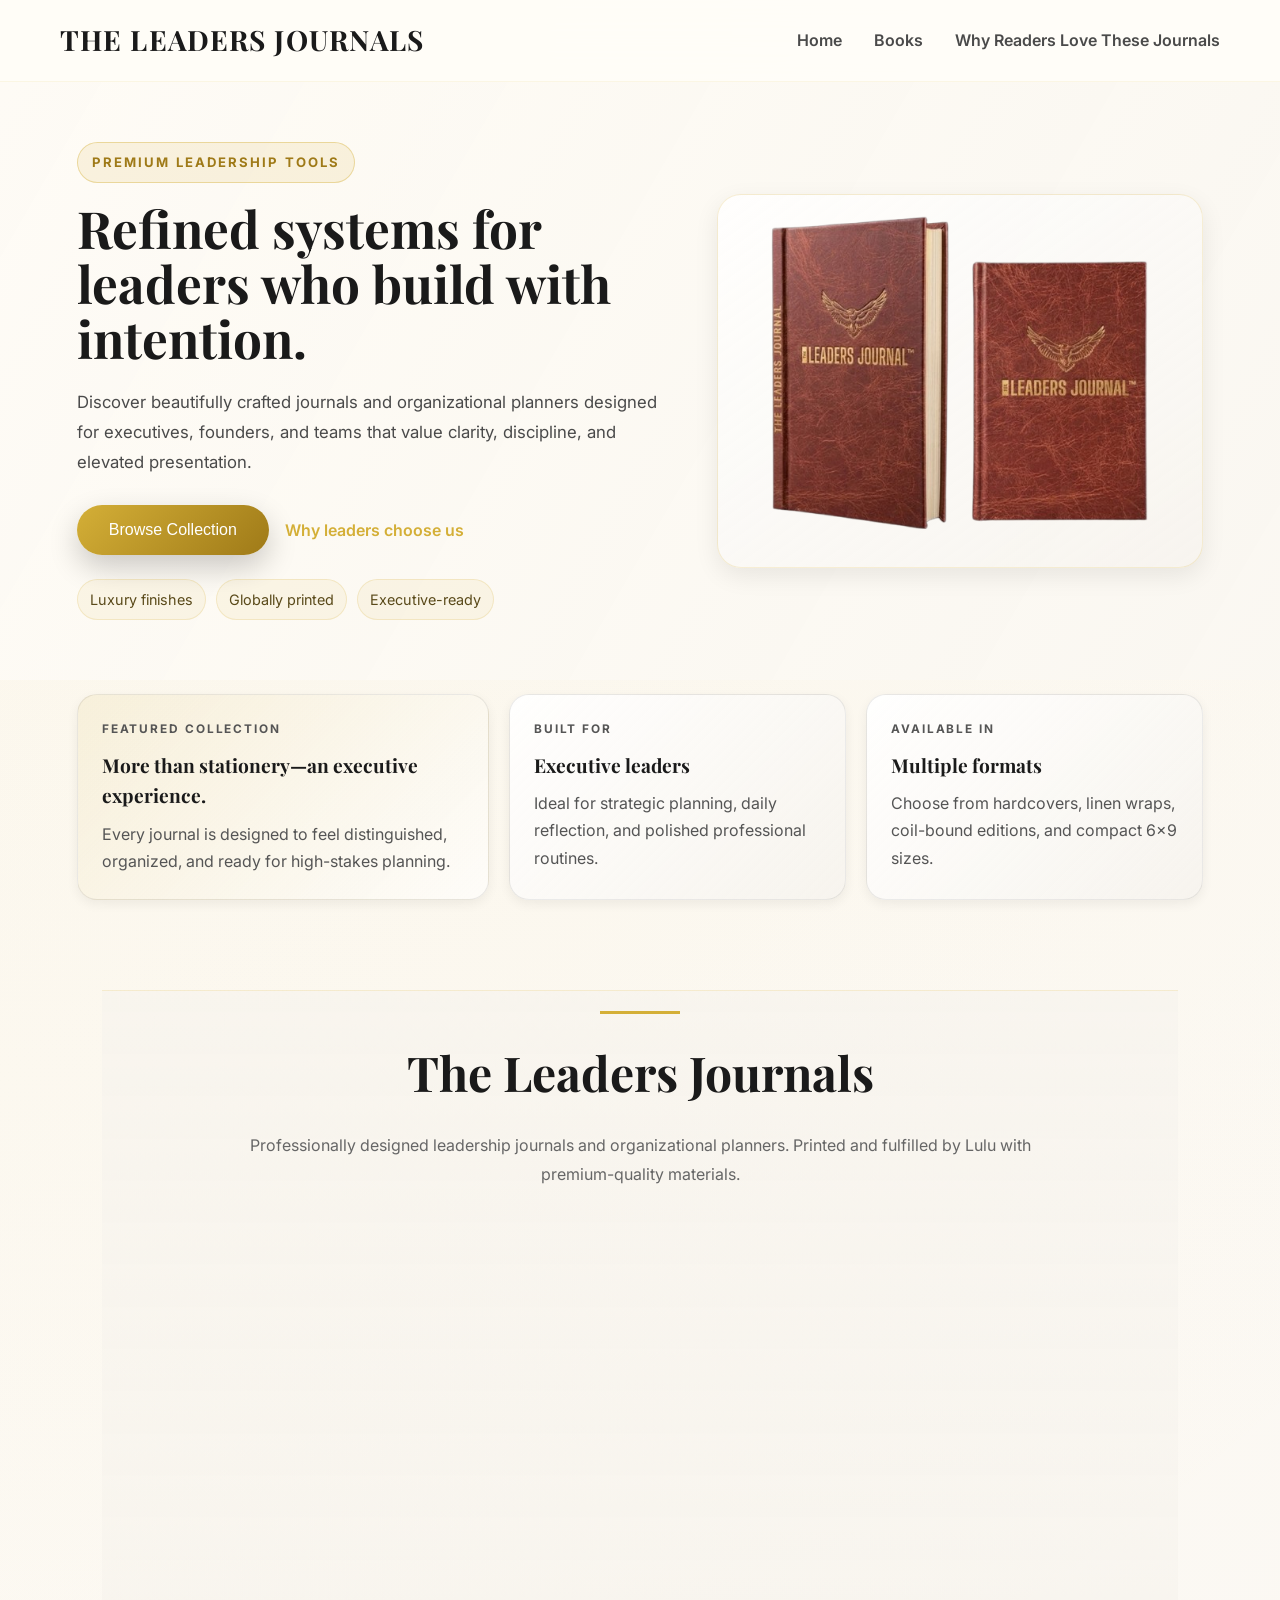
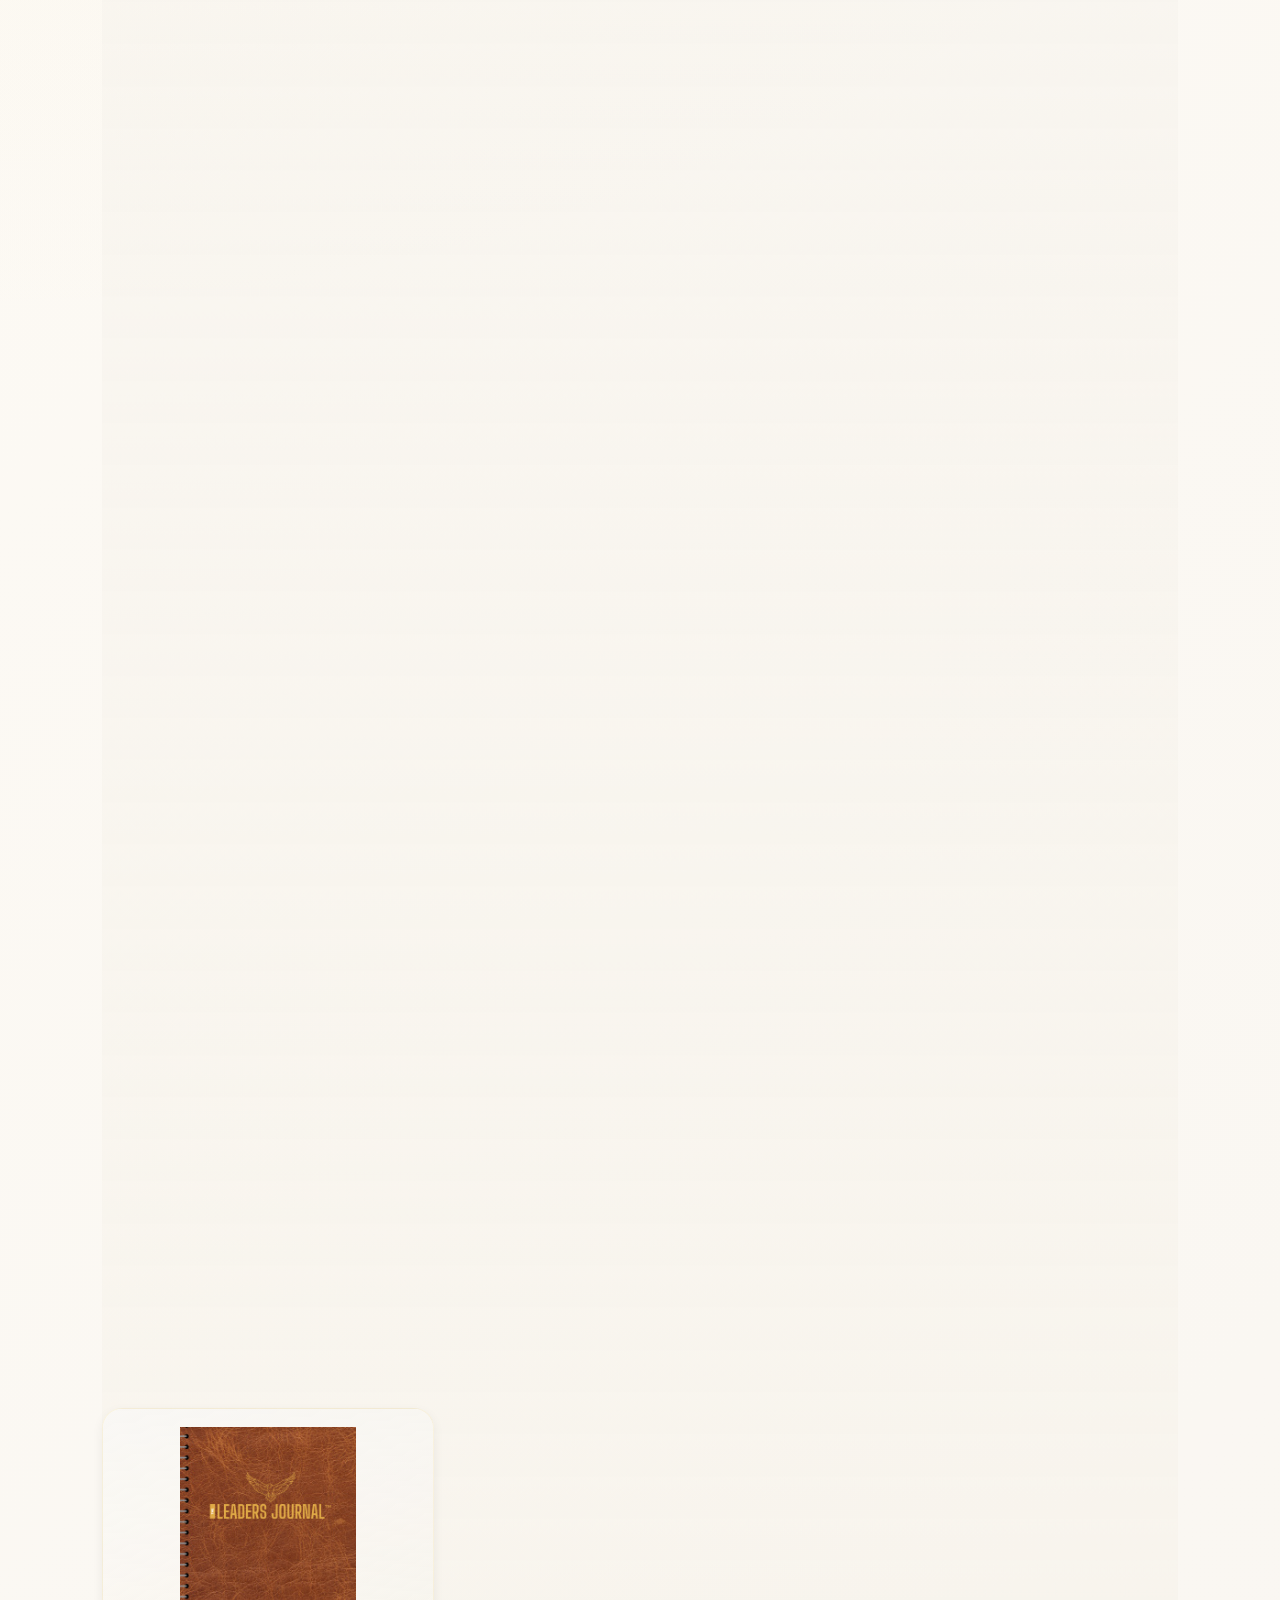
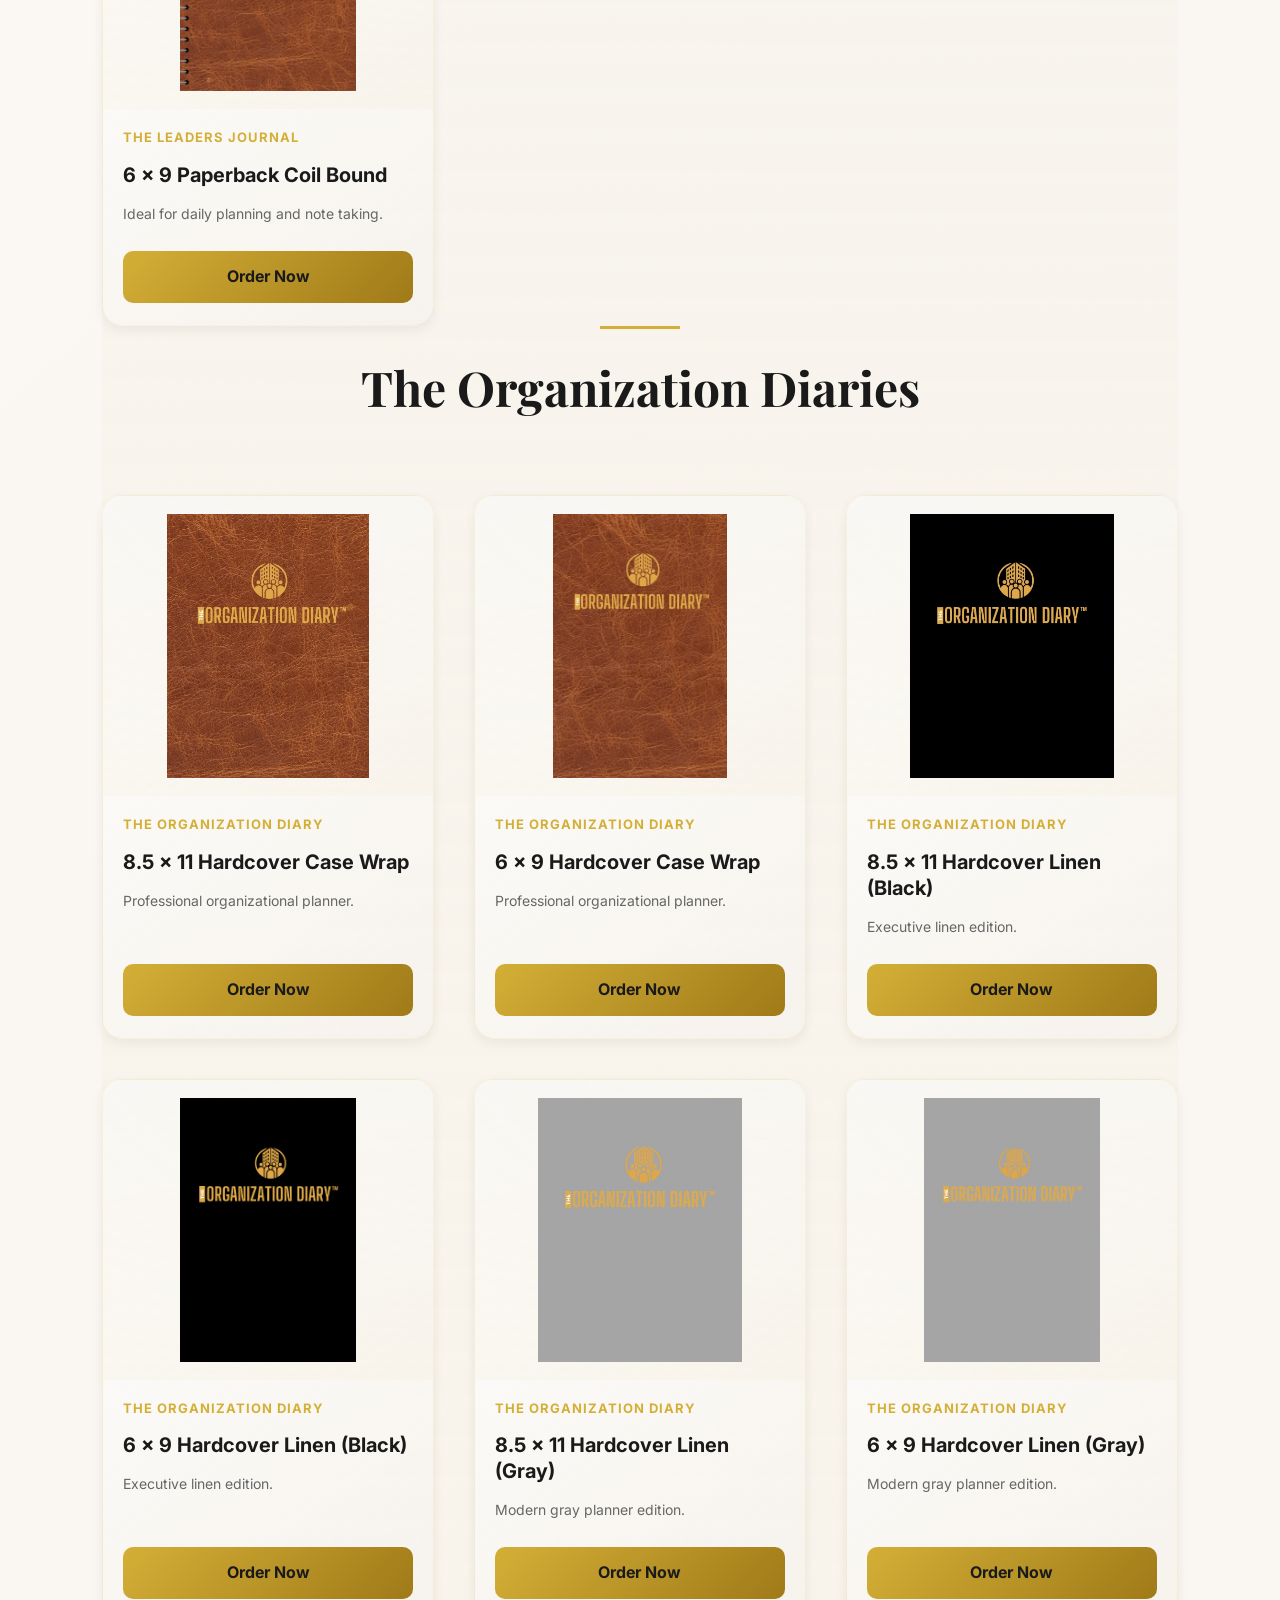
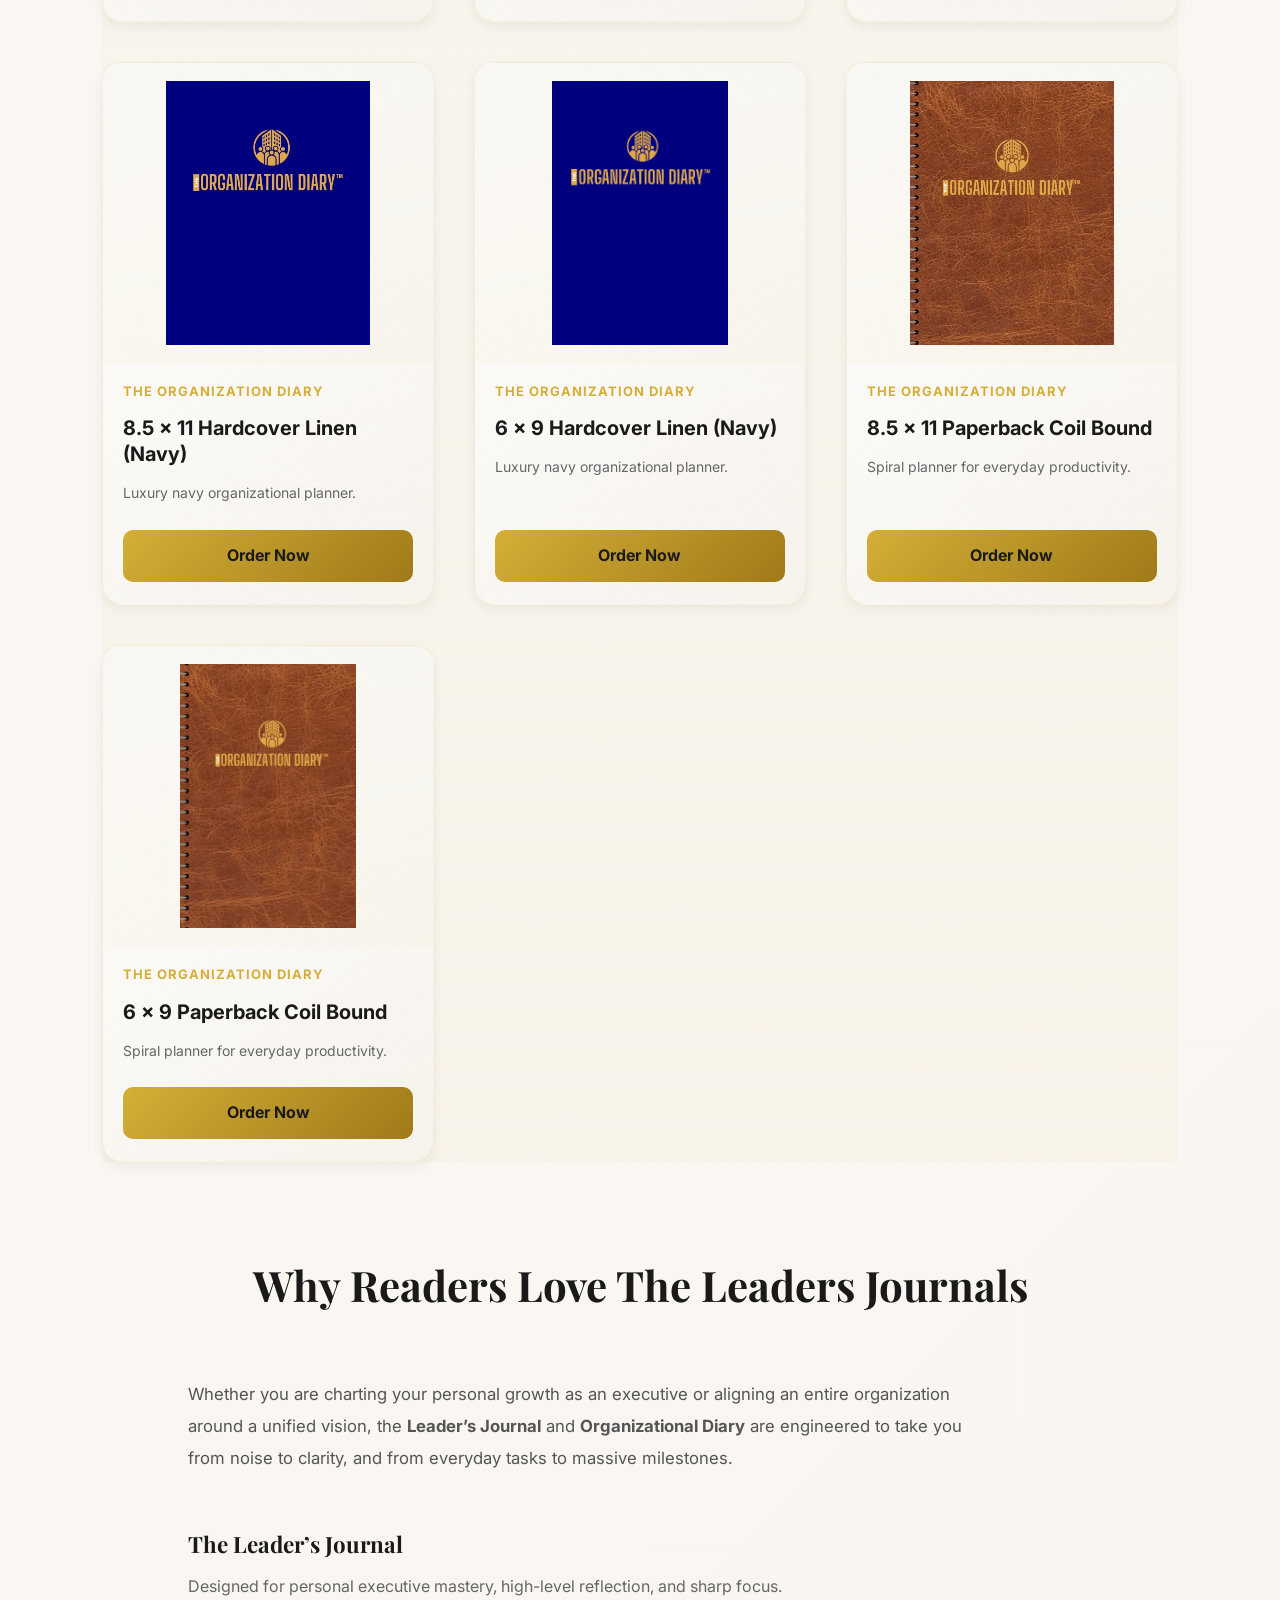
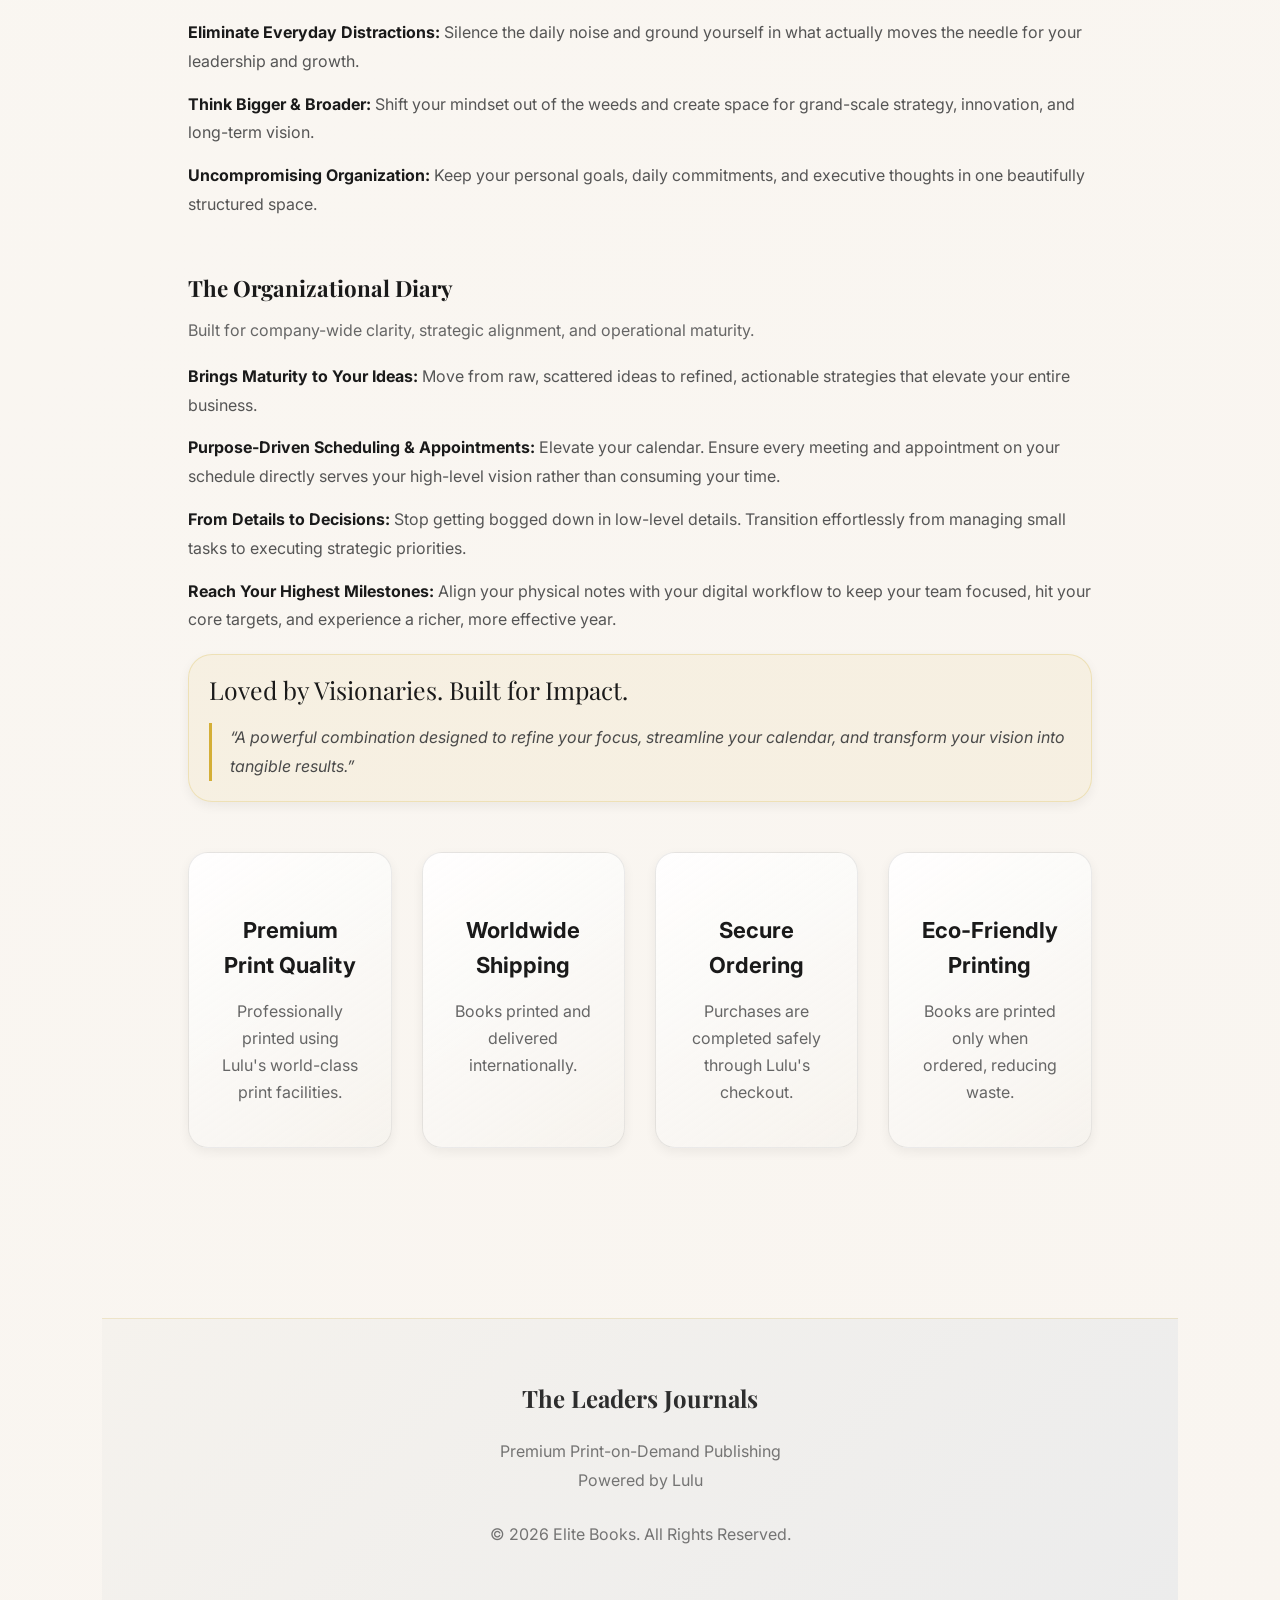
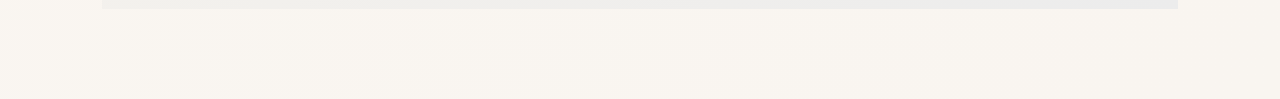
==== index.html @ 35f20a3f "Remove duplicate page metadata" ====
<!DOCTYPE html>
<html lang="en">
<head>
<meta charset="UTF-8">
<meta name="viewport" content="width=device-width, initial-scale=1.0">
<meta name="description" content="Premium leadership journals and organizational planners for executives, founders, and teams.">
<meta name="theme-color" content="#fefbf5">

<title>The Leaders Journals | Premium Leadership & Business Books</title>

<link rel="preconnect" href="https://fonts.googleapis.com">
<link rel="preconnect" href="https://fonts.gstatic.com" crossorigin>

<link href="https://fonts.googleapis.com/css2?family=Playfair+Display:wght@500;700&family=Inter:wght@300;400;500;600&display=swap" rel="stylesheet">
<link rel="stylesheet" href="TLJ.css">
</head>

<body>

<header>

<div class="logo">
    THE LEADERS JOURNALS
</div>

<button class="menu-toggle" type="button" aria-expanded="false" aria-controls="site-navigation" aria-label="Open navigation">
  <span></span><span></span><span></span>
</button>

<nav id="site-navigation" aria-label="Main navigation">
<a href="#" aria-current="page">Home</a>

<a href="#books">Books</a>

<a href="#why">Why Readers Love These Journals</a>

</nav>

</header>

<section class="hero">
  <div class="hero-shell">
    <div class="hero-copy">
      <span class="hero-badge">Premium leadership tools</span>
      <h1>Refined systems for leaders who build with intention.</h1>
      <p>Discover beautifully crafted journals and organizational planners designed for executives, founders, and teams that value clarity, discipline, and elevated presentation.</p>
      <div class="hero-actions">
        <button onclick="document.getElementById('books').scrollIntoView({behavior:'smooth'})">Browse Collection</button>
        <a href="#why" class="hero-link">Why leaders choose us</a>
      </div>
      <div class="hero-pills">
        <span class="hero-pill">Luxury finishes</span>
        <span class="hero-pill">Globally printed</span>
        <span class="hero-pill">Executive-ready</span>
      </div>
    </div>

    <div class="hero-card">
        <img src="images/hero-image2.png" alt="A selection of premium leadership journals" width="300">
    </div>
  </div>
</section>

<section class="intro-strip">
  <div class="intro-grid">
    <div class="intro-card intro-highlight">
      <p class="intro-label">Featured collection</p>
      <h3>More than stationery—an executive experience.</h3>
      <p>Every journal is designed to feel distinguished, organized, and ready for high-stakes planning.</p>
    </div>
    <div class="intro-card">
      <p class="intro-label">Built for</p>
      <h3>Executive leaders</h3>
      <p>Ideal for strategic planning, daily reflection, and polished professional routines.</p>
    </div>
    <div class="intro-card">
      <p class="intro-label">Available in</p>
      <h3>Multiple formats</h3>
      <p>Choose from hardcovers, linen wraps, coil-bound editions, and compact 6x9 sizes.</p>
    </div>
  </div>
</section>

<section class="section" id="books">

<!-- ===================== COLLECTIONS ===================== -->
<section id="collections" class="collections">

    <div class="section-header">
        <span class="gold-line"></span>
        <h2>The Leaders Journals</h2>
        <p>
            Professionally designed leadership journals and organizational planners.
            Printed and fulfilled by Lulu with premium-quality materials.
        </p>
    </div>

    <div class="collection-grid">

        <!-- THE LEADERS JOURNAL -->

        <div class="book-card">
            <img src="images/leaders-casewrap-85x11.jpg" alt="The Leaders Journal 8.5 by 11 hardcover case wrap" loading="lazy">

            <div class="book-content">

                <span class="series">THE LEADERS JOURNAL</span>

                <h3>8.5 × 11 Hardcover Case Wrap</h3>

                <p>Large premium hardcover for executives and leaders.</p>

                <a href="https://www.lulu.com/shop/jc-banks/the-leaders-journal-85-x-11-hardcover-case-wrap/hardcover/product-zmy66pm.html?page=1&pageSize=4"
                   target="_blank" rel="noopener noreferrer"
                   class="order-btn">
                    Order Now
                </a>

            </div>

        </div>

        <div class="book-card">

            <img src="images/leaders-casewrap-69.jpg" alt="The Leaders Journal 6 by 9 hardcover case wrap" loading="lazy">

            <div class="book-content">

                <span class="series">THE LEADERS JOURNAL</span>

                <h3>6 × 9 Hardcover Case Wrap</h3>

                <p>Compact hardcover edition.</p>

                <a href="https://www.lulu.com/shop/jc-banks/the-leaders-journal-6-x-9-hardcover-case-wrap/hardcover/product-959gyvp.html?page=1&pageSize=4"
                   target="_blank" rel="noopener noreferrer"
                   class="order-btn">

                    Order Now

                </a>

            </div>

        </div>

        <div class="book-card">

            <img src="images/leaders-black.jpg" alt="The Leaders Journal black linen hardcover" loading="lazy">

            <div class="book-content">

                <span class="series">THE LEADERS JOURNAL</span>

                <h3>8.5 x 11 Hardcover Linen Wrap (Black)</h3>

                <p>Elegant linen finish.</p>

                <a href="https://www.lulu.com/shop/jc-banks/the-leaders-journal-85-x-11-hardcover-linen-wrap-black/hardcover/product-yvgg8p4.html?page=1&pageSize=4"
                   target="_blank" rel="noopener noreferrer"
                   class="order-btn">

                    Order Now

                </a>

            </div>

        </div>
                <div class="book-card">

            <img src="images/leaders-black6by9.jpg" alt="The Leaders Journal black linen 6 by 9 hardcover" loading="lazy">

            <div class="book-content">

                <span class="series">THE LEADERS JOURNAL</span>

                <h3>6 x 9 Hardcover Linen Wrap (Black)</h3>

                <p>Elegant linen finish.</p>

                <a href="https://www.lulu.com/shop/jc-banks/the-leaders-journal-6-x-9-hardcover-linen-wrap-black/hardcover/product-m2zm9ej.html?page=1&pageSize=4"
                   target="_blank" rel="noopener noreferrer"
                   class="order-btn">

                    Order Now

                </a>

            </div>

        </div>

        <div class="book-card">

            <img src="images/leaders-gray.jpg" alt="The Leaders Journal gray linen hardcover" loading="lazy">

            <div class="book-content">

                <span class="series">THE LEADERS JOURNAL</span>

                <h3>8.5 x 11 Hardcover Linen Wrap (Gray)</h3>

                <p>Professional gray linen finish.</p>

                <a href="https://www.lulu.com/shop/jc-banks/the-leaders-journal-85-x-11-hardcover-linen-wrap-gray/hardcover/product-2mr4ypm.html?page=1&pageSize=4"
                   target="_blank" rel="noopener noreferrer"
                   class="order-btn">

                    Order Now

                </a>

            </div>

        </div>

                <div class="book-card">

            <img src="images/leaders-gray6by9.jpg" alt="The Leaders Journal gray linen 6 by 9 hardcover" loading="lazy">

            <div class="book-content">

                <span class="series">THE LEADERS JOURNAL</span>

                <h3>6 x 9 Hardcover Linen Wrap (Gray)</h3>

                <p>Professional gray linen finish.</p>

                <a href="https://www.lulu.com/shop/jc-banks/the-leaders-journal-6-x-9-hardcover-linen-wrap-gray/hardcover/product-rmrz7jr.html?page=1&pageSize=4"
                   target="_blank" rel="noopener noreferrer"
                   class="order-btn">

                    Order Now

                </a>

            </div>

        </div>

        <div class="book-card">

            <img src="images/leaders-navy.jpg" alt="The Leaders Journal navy linen hardcover" loading="lazy">

            <div class="book-content">

                <span class="series">THE LEADERS JOURNAL</span>

                <h3>8.5 x 11 Hardcover Linen Wrap (Navy)</h3>

                <p>Luxury navy executive edition.</p>

                <a href="https://www.lulu.com/shop/jc-banks/the-leaders-journal-85-x-11-hardcover-linen-wrap-navy/hardcover/product-q6ggkzd.html?page=1&pageSize=4"
                   target="_blank" rel="noopener noreferrer"
                   class="order-btn">

                    Order Now

                </a>

            </div>

        </div>

                <div class="book-card">

            <img src="images/leaders-navy6by9.jpg" alt="The Leaders Journal navy linen 6 by 9 hardcover" loading="lazy">

            <div class="book-content">

                <span class="series">THE LEADERS JOURNAL</span>

                <h3>6 x 9 Hardcover Linen Wrap (Navy)</h3>

                <p>Luxury navy executive edition.</p>

                <a href="https://www.lulu.com/shop/jc-banks/the-leaders-journal-6-x-9-hardcover-linen-wrap-navy/hardcover/product-nvm7yyz.html?page=1&pageSize=4"
                   target="_blank" rel="noopener noreferrer"
                   class="order-btn">

                    Order Now

                </a>

            </div>

        </div>

        <div class="book-card">

            <img src="images/leaders-coil.jpg" alt="The Leaders Journal 8.5 by 11 coil-bound edition" loading="lazy">

            <div class="book-content">

                <span class="series">THE LEADERS JOURNAL</span>

                <h3>8.5 x 11 Paperback Coil Bound</h3>

                <p>Ideal for daily planning and note taking.</p>

                <a href="https://www.lulu.com/shop/jc-banks/the-leaders-journal-85-x-11-paperback-coil-bound/paperback/product-nvme5jg.html?page=1&pageSize=4"
                   target="_blank" rel="noopener noreferrer"
                   class="order-btn">

                    Order Now

                </a>

            </div>

        </div>

               <div class="book-card">

            <img src="images/leaders-coil6by9.jpg" alt="The Leaders Journal 6 by 9 coil-bound edition" loading="lazy">

            <div class="book-content">

                <span class="series">THE LEADERS JOURNAL</span>

                <h3>6 x 9 Paperback Coil Bound</h3>

                <p>Ideal for daily planning and note taking.</p>

                <a href="https://www.lulu.com/shop/jc-banks/the-leaders-journal-6-x-9-paperback-coil-bound/paperback/product-rmr7n2k.html?page=1&pageSize=4"
                   target="_blank" rel="noopener noreferrer"
                   class="order-btn">

                    Order Now

                </a>

            </div>
        </div>

        </div>

            <div class="section-header">
        <span class="gold-line"></span>
        <h2>The Organization Diaries</h2>
    </div>

    <div class="collection-grid">

        <!-- ORGANIZATION DIARY -->

        <div class="book-card">

            <img src="images/org-casewrap.jpg" alt="Organization Diary 8.5 by 11 hardcover case wrap" loading="lazy">

            <div class="book-content">

                <span class="series">THE ORGANIZATION DIARY</span>

                <h3>8.5 × 11 Hardcover Case Wrap</h3>

                <p>Professional organizational planner.</p>

                <a href="https://www.lulu.com/shop/jc-banks/the-organization-diary-85-x-11-hardcover-case-wrap/hardcover/product-kvdj8ny.html?page=1&pageSize=4"
                   target="_blank" rel="noopener noreferrer"
                   class="order-btn">

                    Order Now

                </a>

            </div>

        </div>

                <div class="book-card">

            <img src="images/org-casewrap6by9.jpg" alt="Organization Diary 6 by 9 hardcover case wrap" loading="lazy">

            <div class="book-content">

                <span class="series">THE ORGANIZATION DIARY</span>

                <h3>6 × 9 Hardcover Case Wrap</h3>

                <p>Professional organizational planner.</p>

                <a href="https://www.lulu.com/shop/jc-banks/the-organization-diary-6-x-9-hardcover-case-wrap/hardcover/product-458jnvg.html?page=1&pageSize=4"
                   target="_blank" rel="noopener noreferrer"
                   class="order-btn">

                    Order Now

                </a>

            </div>

        </div>

        <div class="book-card">

            <img src="images/org-black.jpg" alt="Organization Diary black linen hardcover" loading="lazy">

            <div class="book-content">

                <span class="series">THE ORGANIZATION DIARY</span>

                <h3>8.5 × 11 Hardcover Linen (Black)</h3>

                <p>Executive linen edition.</p>

                <a href="https://www.lulu.com/shop/jc-banks/the-organization-diary-85x11-hardcover-linen-wrap-black/hardcover/product-yvgrqzn.html?page=1&pageSize=4"
                   target="_blank" rel="noopener noreferrer"
                   class="order-btn">

                    Order Now

                </a>

            </div>

        </div>

                <div class="book-card">

            <img src="images/org-black6by9.jpg" alt="Organization Diary black linen 6 by 9 hardcover" loading="lazy">

            <div class="book-content">

                <span class="series">THE ORGANIZATION DIARY</span>

                <h3>6 × 9 Hardcover Linen (Black)</h3>

                <p>Executive linen edition.</p>

                <a href="https://www.lulu.com/shop/jc-banks/the-organization-diary-6x9-hardcover-linen-wrap-black/hardcover/product-rmr49z8.html?page=1&pageSize=4"
                   target="_blank" rel="noopener noreferrer"
                   class="order-btn">

                    Order Now

                </a>

            </div>

        </div>

        <div class="book-card">

            <img src="images/org-gray.jpg" alt="Organization Diary gray linen hardcover" loading="lazy">

            <div class="book-content">

                <span class="series">THE ORGANIZATION DIARY</span>

                <h3>8.5 × 11 Hardcover Linen (Gray)</h3>

                <p>Modern gray planner edition.</p>

                <a href="https://www.lulu.com/shop/jc-banks/the-organization-diary-85x11-hardcover-linen-wrap-gray/hardcover/product-7k8dme6.html?page=1&pageSize=4"
                   target="_blank" rel="noopener noreferrer"
                   class="order-btn">

                    Order Now

                </a>

            </div>

        </div>

                <div class="book-card">

            <img src="images/org-gray6by9.jpg" alt="Organization Diary gray linen 6 by 9 hardcover" loading="lazy">

            <div class="book-content">

                <span class="series">THE ORGANIZATION DIARY</span>

                <h3>6 × 9 Hardcover Linen (Gray)</h3>

                <p>Modern gray planner edition.</p>

                <a href="https://www.lulu.com/shop/jc-banks/the-organization-diary-6-x-9-hardcover-linen-wrap-gray/hardcover/product-m2zgn5d.html?page=1&pageSize=4"
                   target="_blank" rel="noopener noreferrer"
                   class="order-btn">

                    Order Now

                </a>

            </div>

        </div>

        <div class="book-card">

            <img src="images/org-navy.jpg" alt="Organization Diary navy linen hardcover" loading="lazy">

            <div class="book-content">

                <span class="series">THE ORGANIZATION DIARY</span>

                <h3>8.5 × 11 Hardcover Linen (Navy)</h3>

                <p>Luxury navy organizational planner.</p>

                <a href="https://www.lulu.com/shop/jc-banks/the-organization-diary-85-x-11-hardcover-linen-wrap-navy/hardcover/product-958dvqg.html?page=1&pageSize=4"
                   target="_blank" rel="noopener noreferrer"
                   class="order-btn">

                    Order Now

                </a>

            </div>

        </div>

                <div class="book-card">

            <img src="images/org-navy6by9.jpg" alt="Organization Diary navy linen 6 by 9 hardcover" loading="lazy">

            <div class="book-content">

                <span class="series">THE ORGANIZATION DIARY</span>

                <h3>6 × 9 Hardcover Linen (Navy)</h3>

                <p>Luxury navy organizational planner.</p>

                <a href="https://www.lulu.com/shop/jc-banks/the-organization-diary-6x9-hardcover-linen-wrap-navy/hardcover/product-dydew62.html?page=1&pageSize=4"
                   target="_blank" rel="noopener noreferrer"
                   class="order-btn">

                    Order Now

                </a>

            </div>

        </div>

        <div class="book-card">

            <img src="images/org-coil.jpg" alt="Organization Diary 8.5 by 11 coil-bound edition" loading="lazy">

            <div class="book-content">

                <span class="series">THE ORGANIZATION DIARY</span>

                <h3>8.5 × 11 Paperback Coil Bound</h3>

                <p>Spiral planner for everyday productivity.</p>

                <a href="https://www.lulu.com/shop/jc-banks/the-organization-diary-85-x-11-paperback-coil-bound/paperback/product-kvdrmkk.html?page=1&pageSize=4"
                   target="_blank" rel="noopener noreferrer"
                   class="order-btn">

                    Order Now

                </a>

            </div>

        </div>

        
        <div class="book-card">

            <img src="images/org-coil6by9.jpg" alt="Organization Diary 6 by 9 coil-bound edition" loading="lazy">

            <div class="book-content">

                <span class="series">THE ORGANIZATION DIARY</span>

                <h3>6 × 9 Paperback Coil Bound</h3>

                <p>Spiral planner for everyday productivity.</p>

                <a href="https://www.lulu.com/shop/jc-banks/the-organization-diary-6x9-paperback-coil-bound/paperback/product-jedgzdn.html?page=1&pageSize=4"
                   target="_blank" rel="noopener noreferrer"
                   class="order-btn">

                    Order Now

                </a>

            </div>

        </div>

    </div>

</section>

<section class="section" id="why">

<h2 class="section-title">

Why Readers Love The Leaders Journals

</h2>

<div class="why-panel">
  <div class="why-copy">
    <p class="why-intro">
      Whether you are charting your personal growth as an executive or aligning an entire organization around a unified vision, the <strong>Leader’s Journal</strong> and <strong>Organizational Diary</strong> are engineered to take you from noise to clarity, and from everyday tasks to massive milestones.
    </p>

    <div class="why-section">
      <h3>The Leader’s Journal</h3>
      <p class="why-subtitle">Designed for personal executive mastery, high-level reflection, and sharp focus.</p>
      <ul class="why-list">
        <li><strong>Eliminate Everyday Distractions:</strong> Silence the daily noise and ground yourself in what actually moves the needle for your leadership and growth.</li>
        <li><strong>Think Bigger & Broader:</strong> Shift your mindset out of the weeds and create space for grand-scale strategy, innovation, and long-term vision.</li>
        <li><strong>Uncompromising Organization:</strong> Keep your personal goals, daily commitments, and executive thoughts in one beautifully structured space.</li>
      </ul>
    </div>

    <div class="why-section">
      <h3>The Organizational Diary</h3>
      <p class="why-subtitle">Built for company-wide clarity, strategic alignment, and operational maturity.</p>
      <ul class="why-list">
        <li><strong>Brings Maturity to Your Ideas:</strong> Move from raw, scattered ideas to refined, actionable strategies that elevate your entire business.</li>
        <li><strong>Purpose-Driven Scheduling & Appointments:</strong> Elevate your calendar. Ensure every meeting and appointment on your schedule directly serves your high-level vision rather than consuming your time.</li>
        <li><strong>From Details to Decisions:</strong> Stop getting bogged down in low-level details. Transition effortlessly from managing small tasks to executing strategic priorities.</li>
        <li><strong>Reach Your Highest Milestones:</strong> Align your physical notes with your digital workflow to keep your team focused, hit your core targets, and experience a richer, more effective year.</li>
      </ul>
    </div>
  </div>
    <aside class="why-quote">
    <p class="why-quote-title">Loved by Visionaries. Built for Impact.</p>
    <blockquote>
      “A powerful combination designed to refine your focus, streamline your calendar, and transform your vision into tangible results.”
    </blockquote>
  </aside>
</div>



<div class="features">

<div class="feature">

<h3>Premium Print Quality</h3>

<p>

Professionally printed using Lulu's world-class print facilities.

</p>

</div>

<div class="feature">

<h3>Worldwide Shipping</h3>

<p>

Books printed and delivered internationally.

</p>

</div>

<div class="feature">

<h3>Secure Ordering</h3>

<p>

Purchases are completed safely through Lulu's checkout.

</p>

</div>

<div class="feature">

<h3>Eco-Friendly Printing</h3>

<p>

Books are printed only when ordered, reducing waste.

</p>

</div>

</div>

</section>

<footer id="contact">

<h2 style="font-family:Playfair Display;margin-bottom:20px;">

The Leaders Journals

</h2>

<p>

Premium Print-on-Demand Publishing<br>

Powered by Lulu

</p>

<br>

<p>

© 2026 Elite Books. All Rights Reserved.

</p>

</footer>

<script src="animations.js" defer></script>
</body>
</html>
---- TLJ.css ----
:root{
    --black:#1a1a1a;
    --dark:#2d2d2d;
    --panel:#f5f5f5;
    --panel-2:#ececec;
    --gold:#d4af37;
    --gold-dark:#9f7a18;
    --gold-light:#f3d98e;
    --white:#fefef9;
    --off-white:#f5f2ed;
    --gray:#666666;
    --border:rgba(0,0,0,0.08);
}
*{
    margin:0;
    padding:0;
    box-sizing:border-box;
}

html{scroll-behavior:smooth;}

body{
    font-family:Inter,sans-serif;
    background:
        radial-gradient(circle at top left, rgba(212,175,55,0.06), transparent 24%),
        linear-gradient(135deg, #fefbf5 0%, #faf7f2 45%, #f9f5f0 100%);
    color:#2d2d2d;
    line-height:1.6;
}

header {
    position: sticky;
    top: 0;
    left: 0;
    width: 100%;
    background: rgba(255, 253, 248, 0.95);
    backdrop-filter: blur(18px);
    display: flex;
    justify-content: space-between;
    align-items: center;
    padding: 18px 60px;
    z-index: 1000;
    transform: translateY(0) !important;
    border-bottom: 1px solid rgba(212,175,55,0.1);
}
header.hide {
    transform: translateY(-100%);
}

.logo{
    font-size:28px;
    font-family:Playfair Display,serif;
    font-weight:bold;
    color:#1a1a1a;
    letter-spacing:0.04em;
}

nav a{
    text-decoration:none;
    margin-left:28px;
    font-weight:600;
    color:#4a4a4a;
    transition:.3s;
    position: relative;
}

nav a:hover{
    color:var(--gold);
}

.hero{
    min-height:auto;
    display:flex;
    align-items:center;
    justify-content:center;
    padding:60px 6% 60px;
    background:
        linear-gradient(120deg, rgba(254, 251, 245, 0.98), rgba(250, 247, 242, 0.95)),
        url("https://images.unsplash.com/photo-1516979187457-637abb4f9353?auto=format&fit=crop&w=1600&q=80") center/cover;
    color:#1a1a1a;
}

.hero-shell{
    width:min(1200px, 100%);
    display:grid;
    grid-template-columns:1.1fr 0.9fr;
    gap:45px;
    align-items:center;
}

.hero-copy h1{
    font-size:clamp(2.4rem, 4vw, 4.2rem);
    font-family:Playfair Display,serif;
    margin:18px 0 20px;
    line-height:1.08;
}

.hero-copy p{
    max-width:640px;
    font-size:1.05rem;
    line-height:1.8;
    color:#4a4a4a;
}

.hero-badge{
    display:inline-block;
    padding:9px 14px;
    border-radius:999px;
    background:rgba(212, 175, 55, 0.12);
    border:1px solid rgba(212, 175, 55, 0.4);
    color:#9f7a18;
    font-size:0.82rem;
    letter-spacing:0.16em;
    text-transform:uppercase;
    font-weight:700;
}

.hero-actions{
    display:flex;
    flex-wrap:wrap;
    gap:16px;
    margin-top:28px;
    align-items:center;
}

.hero button,
.hero-link{
    transition:.35s;
}

.hero button{
    padding:16px 32px;
    border:none;
    border-radius:999px;
    background:linear-gradient(135deg, var(--gold), var(--gold-dark));
    color:white;
    font-size:1rem;
    cursor:pointer;
    box-shadow:0 12px 30px rgba(0,0,0,0.2);
}

.hero button:hover{
    transform:translateY(-3px);
    box-shadow:0 16px 35px rgba(0,0,0,0.3);
}

.hero-link{
    color:var(--gold);
    text-decoration:none;
    font-weight:600;
}

.hero-link:hover{color:#9f7a18;}

.hero-pills{
    display:flex;
    flex-wrap:wrap;
    gap:10px;
    margin-top:24px;
}

.hero-pill{
    padding:8px 12px;
    background:rgba(212,175,55,0.08);
    border:1px solid rgba(212,175,55,0.2);
    border-radius:999px;
    font-size:0.9rem;
    color:#5a4a1a;
}

.hero-card{
    background:linear-gradient(145deg, rgba(255,255,255,0.8), rgba(245,242,237,0.6));
    color:#2d2d2d;
    border-radius:24px;
    padding:12px;
    box-shadow:0 8px 24px rgba(0,0,0,0.08);
    border:1px solid rgba(212,175,55,0.2);
}

.hero-card{
    display:block;
    margin:0 auto;
}

.hero-card img{
    width: 100%;
    height:auto;
}

.hero-card-grid img:last-child{
    grid-column:auto;
    height:auto;
}

@keyframes floatBook {
    0%, 100% {
        transform:translateY(0) rotate(0deg);
    }
    50% {
        transform:translateY(-10px) rotate(-0.25deg);
    }
}

.hero-card-copy{padding:16px 4px 0;}

.hero-card-copy h3{
    font-size:1.15rem;
    margin-bottom:8px;
    color:#1a1a1a;
}

.hero-card-copy p{color:#666666; line-height:1.7;}

.intro-strip{
    padding:24px 6% 0;
}

.intro-grid{
    max-width:1180px;
    margin:-10px auto 0;
    display:grid;
    grid-template-columns:1.1fr 0.9fr 0.9fr;
    gap:20px;
}

.intro-card{
    background:linear-gradient(135deg, rgba(255,255,255,0.9), rgba(245,242,237,0.7));
    border:1px solid var(--border);
    border-radius:20px;
    padding:24px;
    box-shadow:0 4px 12px rgba(0,0,0,0.06);
}

.intro-highlight{
    background:linear-gradient(135deg, rgba(212,175,55,0.1), rgba(255,255,255,0.6));
}

.intro-label{
    color:var(--gold);
    text-transform:uppercase;
    letter-spacing:0.16em;
    font-size:0.74rem;
    font-weight:700;
    margin-bottom:10px;
}

.intro-card h3{
    font-family:Playfair Display,serif;
    font-size:1.2rem;
    margin-bottom:10px;
    color:#1a1a1a;
}

.intro-card p{color:#555555; line-height:1.7;}

.section{
    padding:90px 8%;
}

.section-title{
    font-family:Playfair Display,serif;
    font-size:42px;
    margin-bottom:50px;
    text-align:center;
    color:#1a1a1a;
}

.grid{
    display:grid;
    grid-template-columns:repeat(auto-fit,minmax(280px,1fr));
    gap:35px;
}

.card{
    background:#ffffff;
    border-radius:18px;
    overflow:hidden;
    box-shadow:0 4px 12px rgba(0,0,0,.06);
    transition:.35s;
    border:1px solid rgba(212,175,55,0.1);
}

.card:hover{
    transform:translateY(-10px);
    box-shadow:0 10px 25px rgba(0,0,0,.12);
}

.card img{
    width:100%;
    height:400px;
    object-fit:cover;
}

.content{
    padding:25px;
}

.category{
    font-size:13px;
    color:var(--gold);
    text-transform:uppercase;
    font-weight:bold;
    margin-bottom:10px;
}

.title{
    font-size:25px;
    font-family:Playfair Display,serif;
    margin-bottom:12px;
    color:#1a1a1a;
}

.desc{
    line-height:1.8;
    color:#666;
    margin-bottom:20px;
}

.price{
    font-size:28px;
    font-weight:bold;
    color:var(--black);
    margin-bottom:20px;
}

.buy{
    display:block;
    text-align:center;
    padding:16px;
    background:linear-gradient(135deg, var(--gold), var(--gold-dark));
    color:#1a1a1a;
    text-decoration:none;
    border-radius:12px;
    font-weight:600;
    transition:.3s;
}

.buy:hover{
    background:#9f7a18;
}

.why-panel{
    gap:40px;
    margin:60px auto 40px;
    max-width:1180px;
}

.why-copy{
    display:grid;
    gap:32px;
}

.why-intro{
    font-size:1.05rem;
    line-height:1.9;
    color:#555555;
    max-width:780px;
}

.why-section h3{
    font-family:Playfair Display,serif;
    font-size:1.4rem;
    margin-top: 20px;
    margin-bottom:10px;
    color:#1a1a1a;
}

.why-subtitle{
    margin-bottom:18px;
    color:#666666;
    line-height:1.7;
}

.why-list{
    list-style:none;
    display:grid;
    gap:14px;
    padding-left:0;
}

.why-list li{
    color:#555555;
    line-height:1.8;
}

.why-list strong{
    color:#1a1a1a;
}

.why-quote{
    background:rgba(212,175,55,0.08);
    border:1px solid rgba(212,175,55,0.25);
    border-radius:24px;
    padding:20px;
    display:flex;
    flex-direction:column;
    justify-content:center;
    box-shadow:0 4px 12px rgba(0,0,0,0.06);
    margin-top:20px;
}

.why-quote-title{
    font-family:Playfair Display,serif;
    font-size:1.55rem;
    margin-bottom:18px;
    color:#1a1a1a;
    line-height:1.2;
}

.why-quote blockquote{
    margin:0;
    color:#4a4a4a;
    font-size:1rem;
    line-height:1.8;
    font-style:italic;
    border-left:3px solid var(--gold);
    padding-left:18px;
}

.features{
    display:grid;
    grid-template-columns:repeat(4, 1fr);
    gap:30px;
    text-align:center;
    margin-top:50px;
}

.feature{
    background:linear-gradient(145deg, rgba(255,255,255,0.9), rgba(245,242,237,0.7));
    padding:40px 30px;
    border-radius:20px;
    border:1px solid var(--border);
    box-shadow:0 4px 12px rgba(0,0,0,.06);
    transition:all .35s ease;
}

.feature:hover{
    transform:translateY(-8px);
    box-shadow:0 8px 20px rgba(0,0,0,.1);
}

.feature h3{
    margin:20px 0 15px;
    font-size:22px;
    color:#1a1a1a;
}

.feature p{
    color:#666666;
    line-height:1.7;
}

footer{
    background:linear-gradient(135deg, #f5f2ed, #ececec);
    color:#2d2d2d;
    padding:60px;
    text-align:center;
    margin-top:80px;
    border-top:1px solid rgba(212,175,55,0.2);
}

footer p{opacity:.8; line-height:1.8; color:#555555;}

.collections{
    background:linear-gradient(180deg, rgba(245,242,237,0.5) 0%, rgba(212,175,55,0.04) 100%);
    padding:20px 0 0;
    border-top:1px solid rgba(212,175,55,0.15);
}

.section-header{
    text-align:center;
    max-width:800px;
    margin:auto auto 70px;
}

.gold-line{
    display:block;
    width:80px;
    height:3px;
    background:var(--gold);
    margin:0 auto 20px;
}

.section-header h2{
    font-size:48px;
    color:#1a1a1a;
    font-family:'Playfair Display', serif;
    margin-bottom:20px;
}

.section-header p{
    color:#666666;
    line-height:1.8;
}

.collection-grid{
    display:grid;
    grid-template-columns:repeat(auto-fit,minmax(300px,1fr));
    gap:40px;
}

.book-card{
    background:linear-gradient(145deg, rgba(255,255,255,0.9), rgba(245,242,237,0.7));
    border:1px solid rgba(212,175,55,0.15);
    border-radius:20px;
    overflow:hidden;
    transition:.35s ease;
    box-shadow:0 4px 12px rgba(0,0,0,.06);
    display:flex;
    flex-direction:column;
}

.book-card:hover{
    transform:translateY(-8px);
    box-shadow:0 8px 20px rgba(0,0,0,.1);
}

.book-card img{
    width:100%;
    height:300px;
    object-fit:contain;
    padding:18px;
    background:linear-gradient(180deg, rgba(245,242,237,0.6) 0%, rgba(212,175,55,0.04) 100%);
}

.book-content{
    padding:18px 20px 22px;
    display:flex;
    flex-direction:column;
    flex:1;
}

.series{
    color:var(--gold);
    font-size:13px;
    font-weight:700;
    letter-spacing:1px;
    text-transform:uppercase;
}

.book-content h3{
    margin:14px 0;
    font-size:20px;
    color:#1a1a1a;
    line-height:1.3;
}

.book-content p{
    color:#666666;
    line-height:1.7;
    margin-bottom:25px;
    font-size:14px;
}

.order-btn{
    display:block;
    margin-top:auto;
    text-align:center;
    background:linear-gradient(135deg, var(--gold), var(--gold-dark));
    color:#1a1a1a;
    text-decoration:none;
    padding:13px;
    border-radius:10px;
    font-weight:700;
    transition:.3s;
}

.order-btn:hover{
    transform:translateY(-2px);
    box-shadow:0 6px 15px rgba(212,175,55,0.2);
}

@media (max-width:1024px){
    header{padding:18px 30px;}
    .hero-shell{grid-template-columns:1fr;}
    .hero-copy{text-align:center;}
    .hero-actions{justify-content:center;}
    .hero-pills{justify-content:center;}
    .intro-grid{grid-template-columns:1fr 1fr;}
    .collection-grid{grid-template-columns:repeat(3,1fr); gap:18px;}
    .book-card img{height:240px;}
    .book-content{padding:16px;}
    .features{grid-template-columns:repeat(2,1fr);} 
}

@media (max-width:768px){
    header{padding:15px;}
    .logo{font-size:20px;}
    nav{display:none;}
    .hero{padding:110px 20px 60px; min-height:85vh;}
    .hero-copy h1{font-size:2.2rem;}
    .hero-card-grid img{height:140px;}
    .intro-grid{grid-template-columns:1fr;}
    .collection-grid{grid-template-columns:repeat(3,1fr); gap:10px;}
    .book-card{border-radius:12px;}
    .book-card img{height:150px; padding:8px;}
    .book-content{padding:10px;}
    .series{font-size:10px;}
    .book-content h3{font-size:12px; margin:8px 0;}
    .book-content p{display:none;}
    .order-btn{font-size:11px; padding:8px;}
    .features{grid-template-columns:repeat(2,1fr); gap:15px;}
    .feature{padding:20px 15px;}
    .feature h3{font-size:16px;}
    .feature p{font-size:13px;}
    .section-title{font-size:30px;}
    .section-header h2{font-size:34px;}
}

@media (max-width:480px){
    .collection-grid{grid-template-columns:repeat(3,1fr); gap:8px;}
    .book-card img{height:120px;}
    .book-content{padding:8px;}
    .book-content h3{font-size:11px;}
    .order-btn{padding:6px; font-size:10px;}
    .hero-copy h1{font-size:1.9rem;}
    .hero p{font-size:14px;}
    .features{grid-template-columns:1fr;}
}
/* Page content remains visible by default; animate only observed elements. */

/* Scroll animations */
@keyframes scrollFadeInUp {
  from {
    opacity: 0;
    transform: translateY(30px);
  }
  to {
    opacity: 1;
    transform: translateY(0);
  }
}

@keyframes scrollFadeInLeft {
  from {
    opacity: 0;
    transform: translateX(-30px);
  }
  to {
    opacity: 1;
    transform: translateX(0);
  }
}

@keyframes scrollFadeInRight {
  from {
    opacity: 0;
    transform: translateX(30px);
  }
  to {
    opacity: 1;
    transform: translateX(0);
  }
}

.scroll-animate {
  opacity: 0;
}

.scroll-animate.active {
  animation: scrollFadeInUp 0.6s ease-out forwards;
}

.scroll-animate-left.active {
  animation: scrollFadeInLeft 0.6s ease-out forwards;
}

.scroll-animate-right.active {
  animation: scrollFadeInRight 0.6s ease-out forwards;
}

/* Enhanced hover effects */
.card:hover,
.intro-card:hover,
.feature:hover,
.book-card:hover {
  box-shadow: 0 15px 40px rgba(212, 175, 55, 0.15);
}

.hero button:hover {
  scale: 1.05;
}

.order-btn:hover,
.buy:hover {
  scale: 1.02;
}

nav a::before {
  content: '';
  position: absolute;
  bottom: -3px;
  left: 0;
  width: 0;
  height: 2px;
  background: var(--gold);
  transition: width 0.3s ease;
}

nav a:hover::before {
  width: 100%;
}


/* Accessible mobile navigation */
.menu-toggle {
    display:none;
    align-items:center;
    justify-content:center;
    flex-direction:column;
    gap:5px;
    width:44px;
    height:44px;
    border:1px solid rgba(212,175,55,0.35);
    border-radius:10px;
    background:transparent;
    cursor:pointer;
}
.menu-toggle span {
    display:block;
    width:20px;
    height:2px;
    border-radius:2px;
    background:var(--black);
    transition:transform .2s ease, opacity .2s ease;
}
.menu-toggle:focus-visible,
nav a:focus-visible,
button:focus-visible,
.order-btn:focus-visible,
.hero-link:focus-visible {
    outline:3px solid var(--gold-dark);
    outline-offset:3px;
}

@media (max-width:768px) {
    header { position:sticky; padding:12px 18px; gap:12px; }
    .logo { font-size:clamp(16px, 4vw, 20px); }
    .menu-toggle { display:flex; flex-shrink:0; }
    nav {
        display:none;
        position:absolute;
        top:100%;
        left:0;
        right:0;
        padding:12px 18px 18px;
        background:rgba(255,253,248,.98);
        border-bottom:1px solid rgba(212,175,55,.2);
        box-shadow:0 12px 22px rgba(0,0,0,.08);
    }
    nav.is-open { display:flex; flex-direction:column; gap:4px; }
    nav a { margin:0; padding:12px 4px; }
    .hero { padding:64px 20px 48px; min-height:auto; }
    .collection-grid { grid-template-columns:repeat(2,minmax(0,1fr)); gap:16px; }
    .book-card img { height:220px; }
    .book-content h3 { font-size:16px; }
    .book-content p { display:block; font-size:13px; margin-bottom:18px; }
    .order-btn { font-size:13px; padding:11px; }
    .why-panel { margin:36px auto 28px; }
}

@media (max-width:480px) {
    header { padding:10px 14px; }
    .hero { padding:48px 18px 36px; }
    .hero-copy h1 { font-size:1.9rem; }
    .hero-badge { font-size:.7rem; letter-spacing:.1em; }
    .collection-grid { grid-template-columns:1fr; gap:18px; }
    .book-card { display:grid; grid-template-columns:minmax(110px, 38%) 1fr; align-items:stretch; }
    .book-card img { height:100%; min-height:180px; padding:10px; }
    .book-content { padding:14px; }
    .series { font-size:10px; }
    .book-content h3 { font-size:15px; }
    .book-content p { display:block; font-size:12px; margin-bottom:14px; }
    .order-btn { font-size:12px; padding:10px 8px; }
    .section { padding:64px 6%; }
    .section-header { margin-bottom:36px; }
    .section-header h2 { font-size:30px; }
    .features { grid-template-columns:1fr; }
    footer { padding:42px 20px; }
}

@media (prefers-reduced-motion: reduce) {
    *, *::before, *::after {
        scroll-behavior:auto !important;
        animation-duration:.01ms !important;
        animation-iteration-count:1 !important;
        transition-duration:.01ms !important;
    }
    .scroll-animate { opacity:1 !important; }
    .hero button:hover,
    .order-btn:hover,
    .buy:hover { transform:none; scale:1; }
}
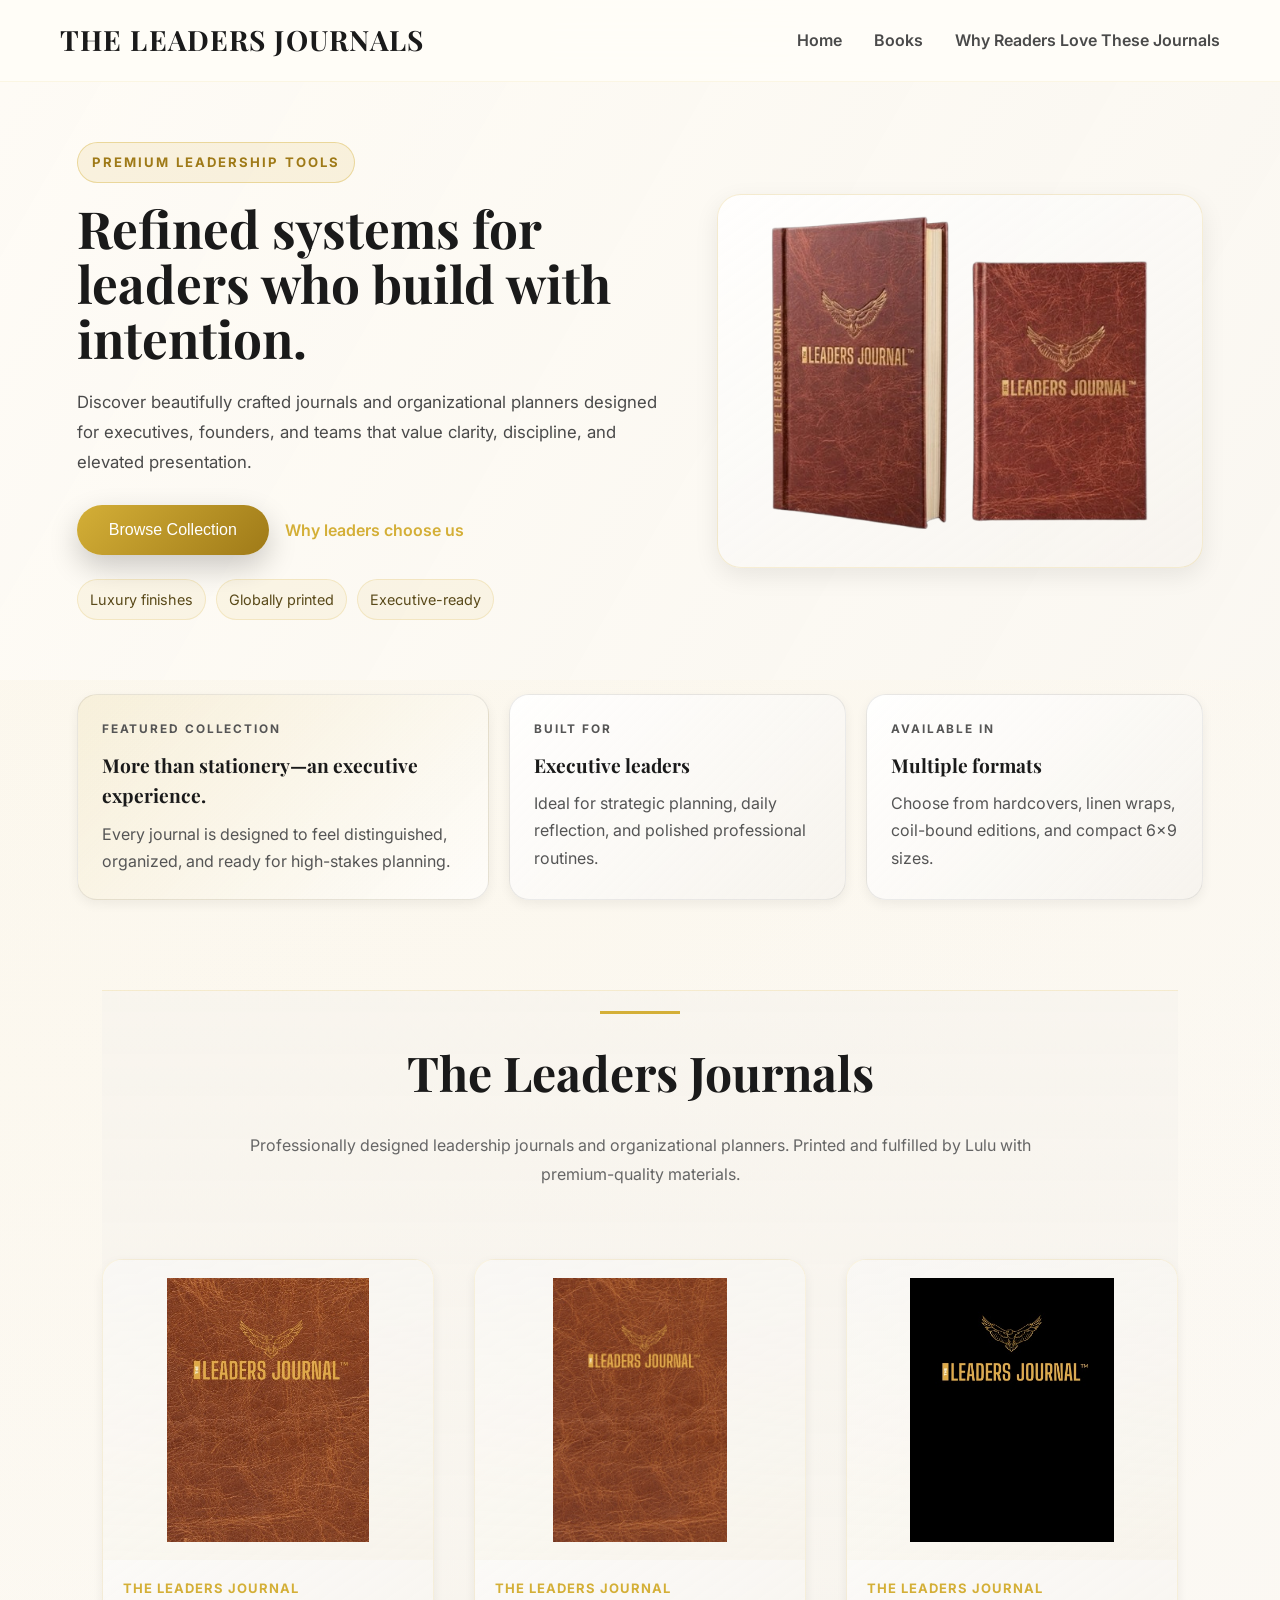
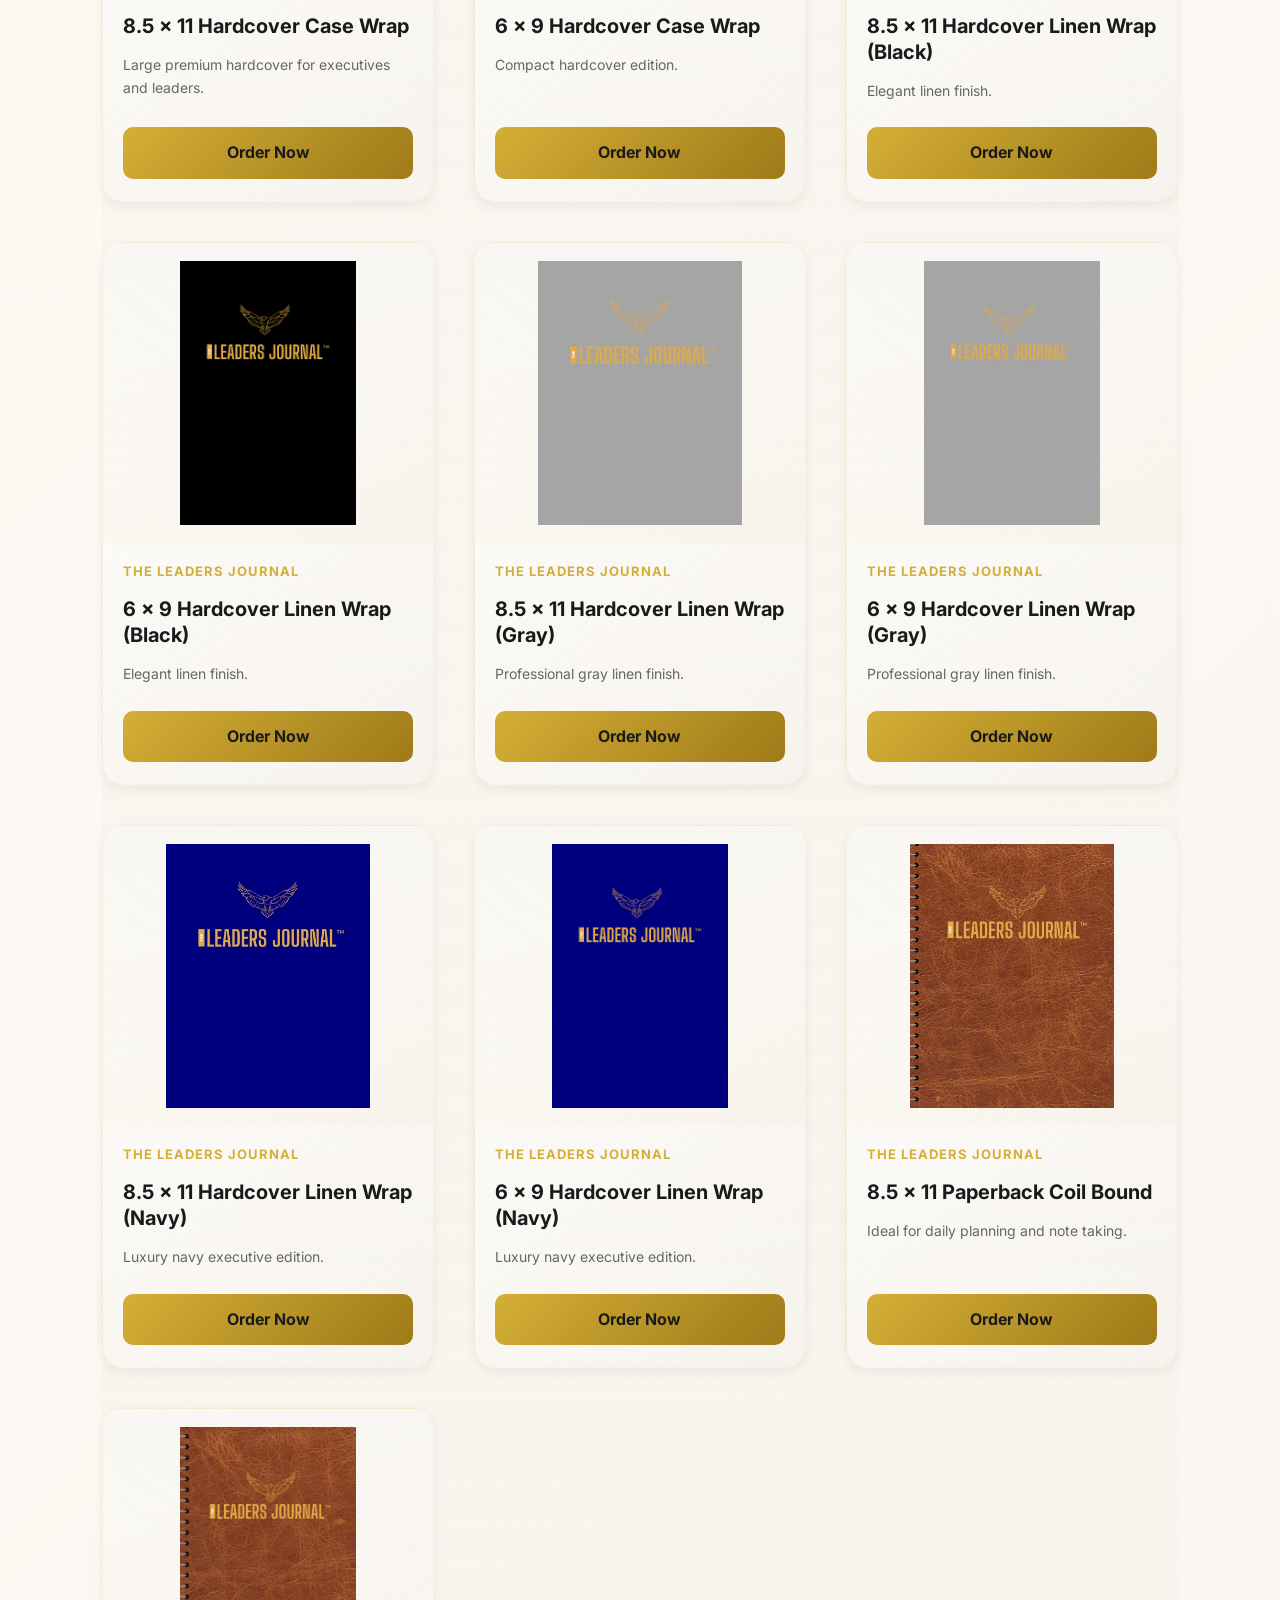
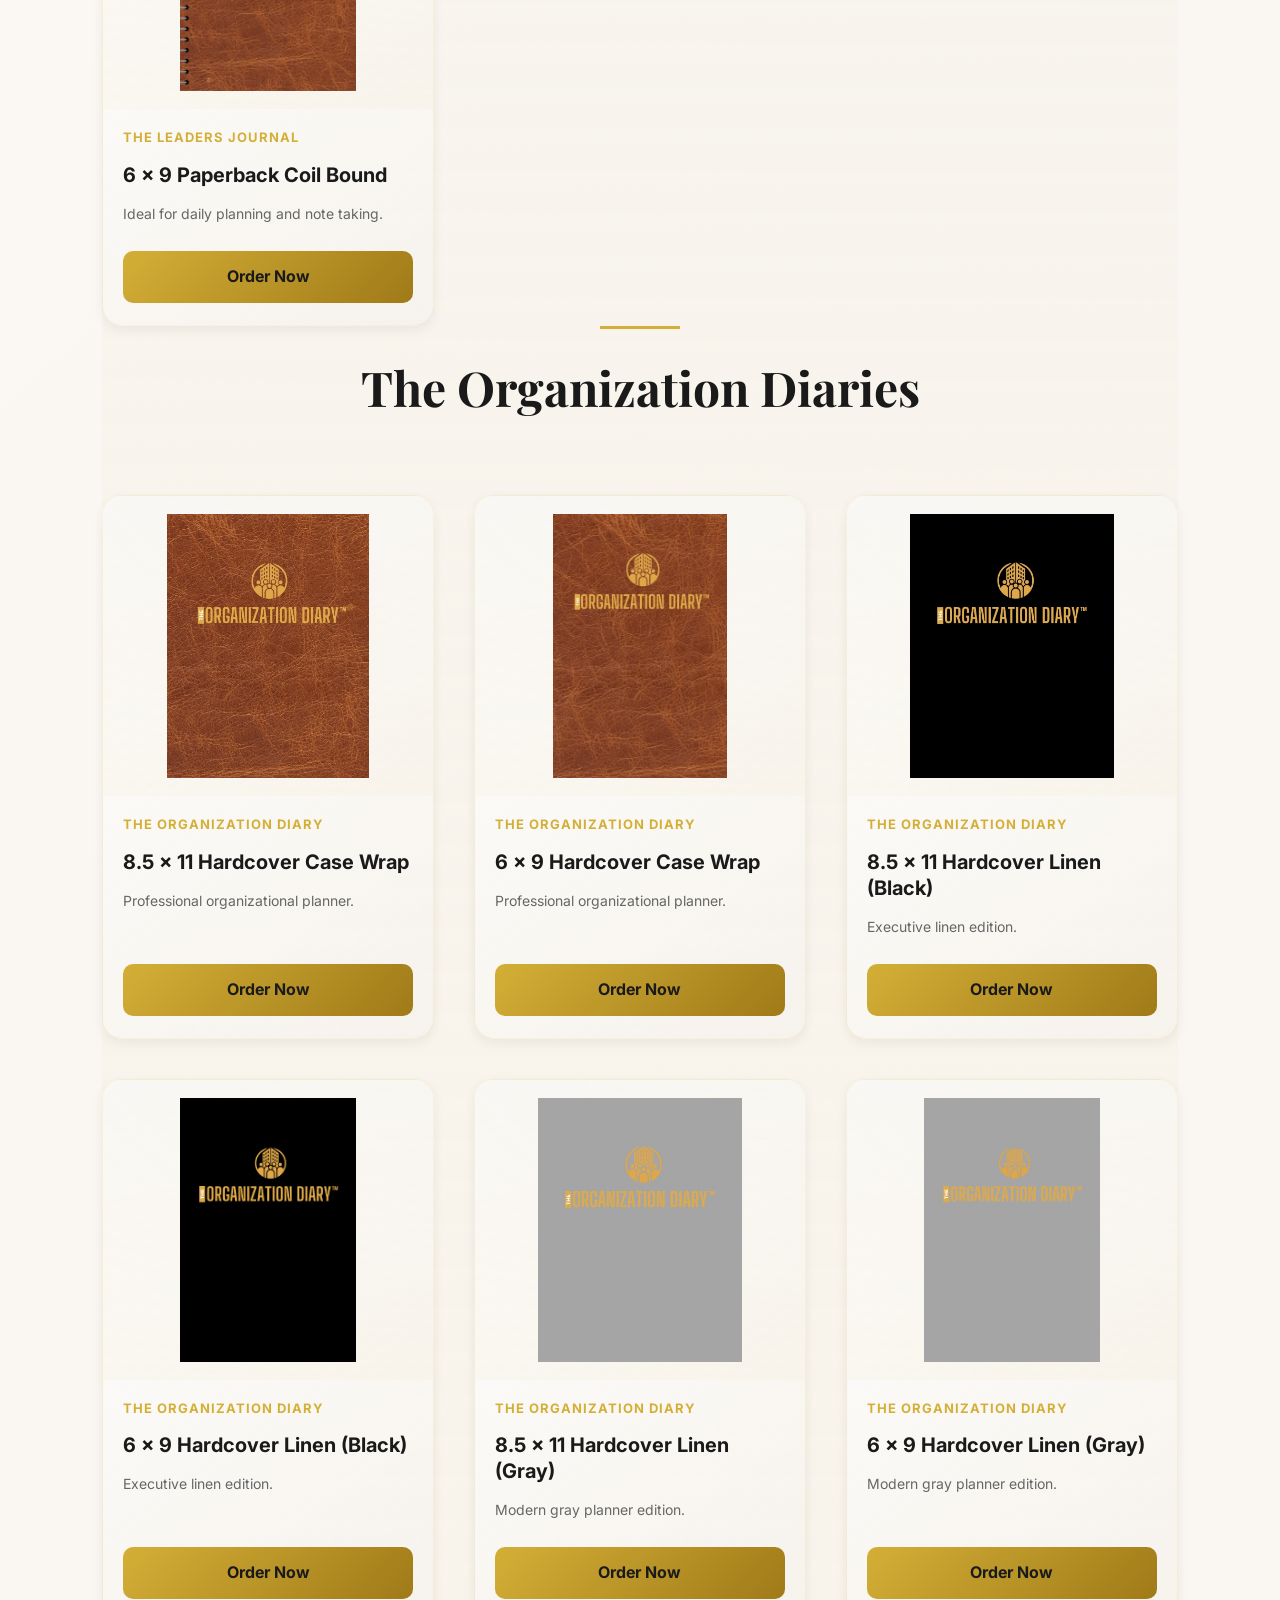
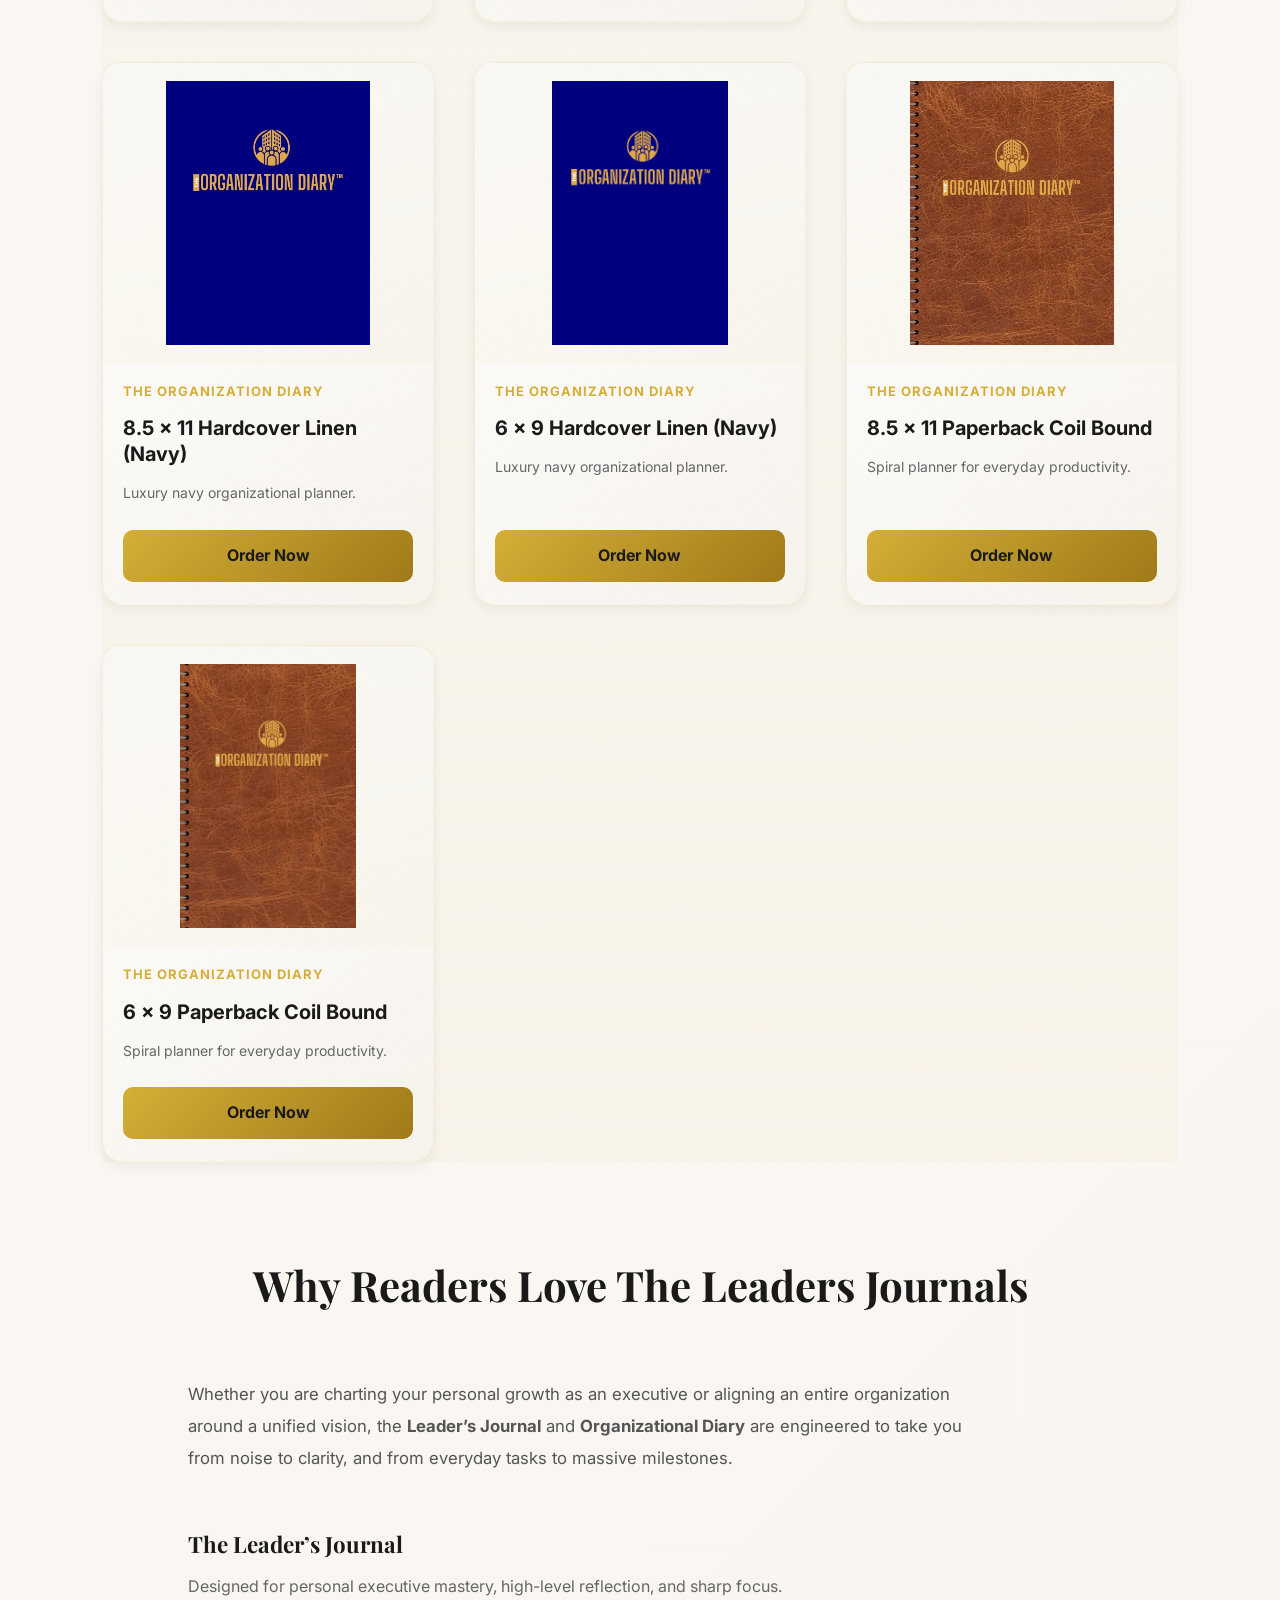
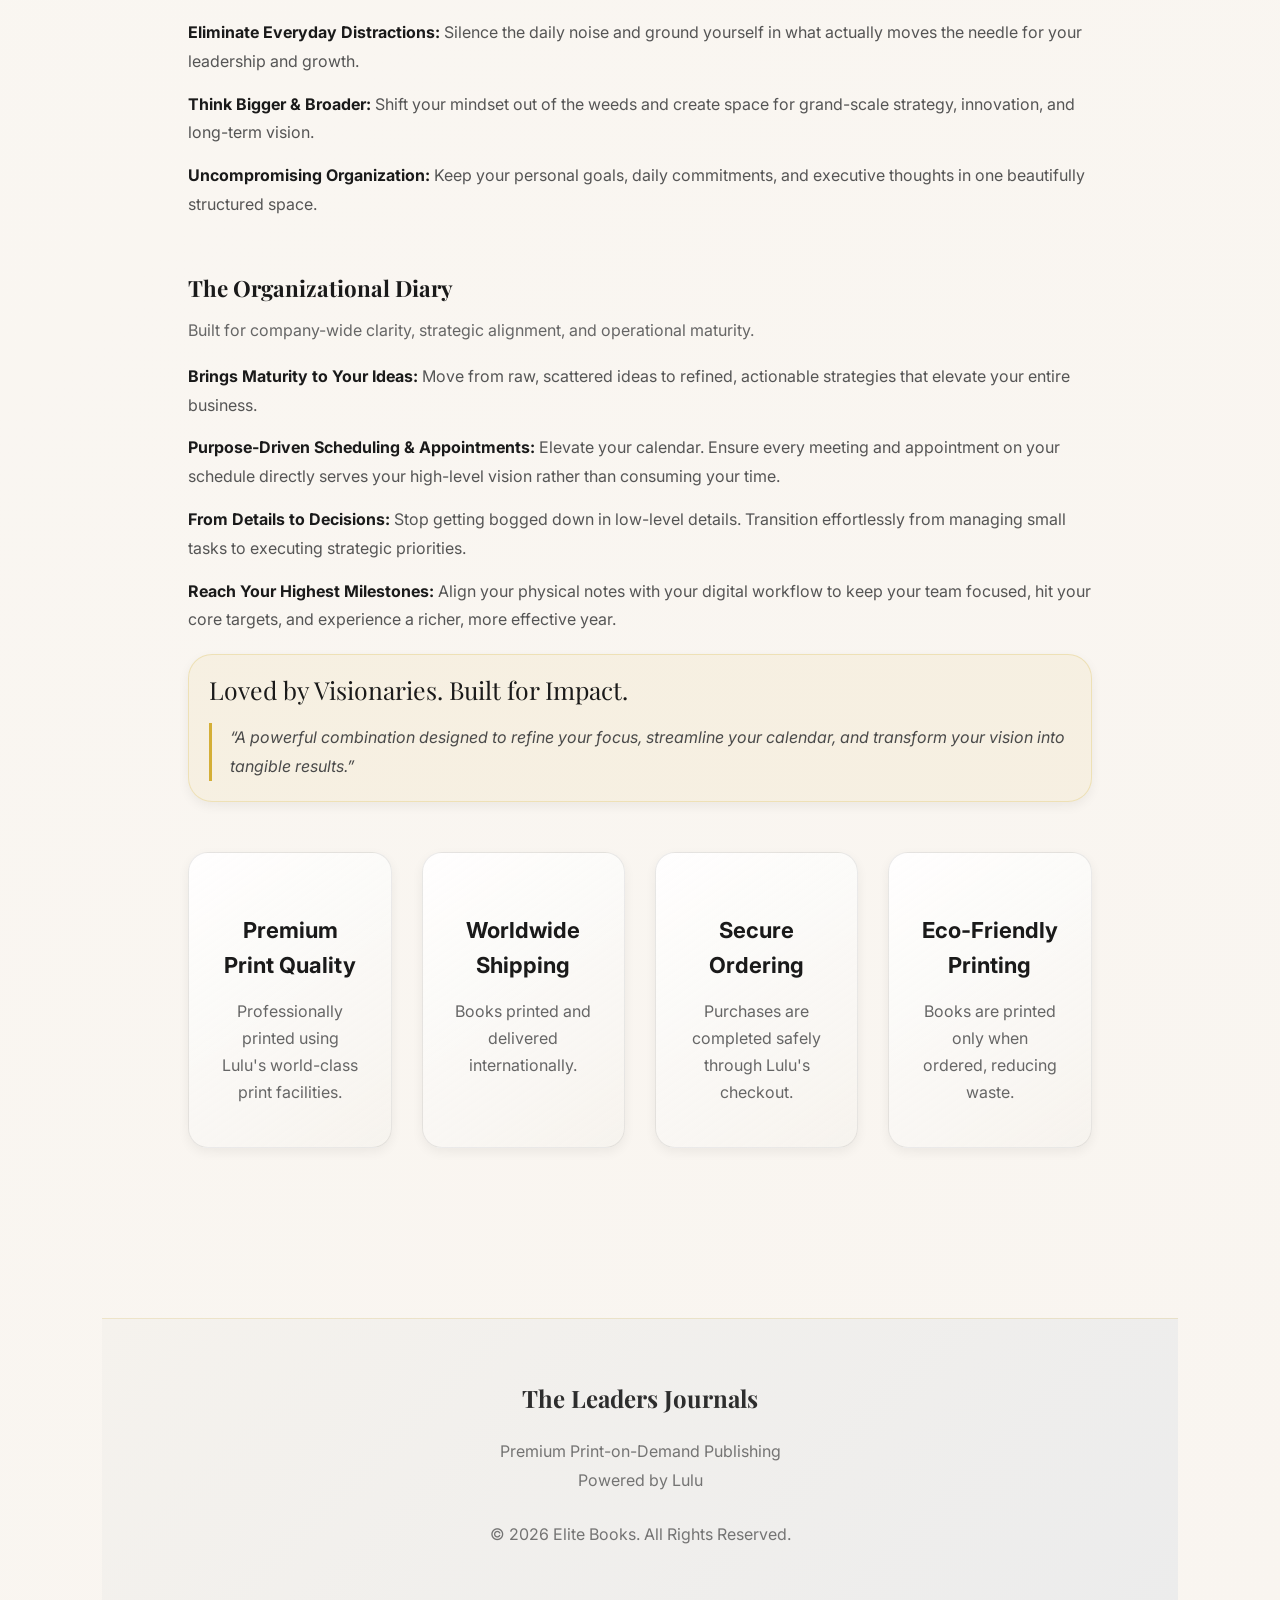
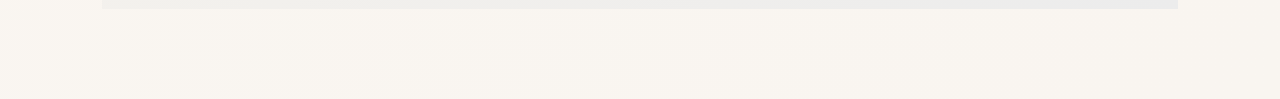
==== commit bf0b0824: "Preserve original HTML line endings" ====
--- a/index.html
+++ b/index.html
@@ -1,720 +1,720 @@
-<!DOCTYPE html>
-<html lang="en">
-<head>
-<meta charset="UTF-8">
-<meta name="viewport" content="width=device-width, initial-scale=1.0">
-<meta name="description" content="Premium leadership journals and organizational planners for executives, founders, and teams.">
-<meta name="theme-color" content="#fefbf5">
-
-<title>The Leaders Journals | Premium Leadership & Business Books</title>
-
-<link rel="preconnect" href="https://fonts.googleapis.com">
-<link rel="preconnect" href="https://fonts.gstatic.com" crossorigin>
-
-<link href="https://fonts.googleapis.com/css2?family=Playfair+Display:wght@500;700&family=Inter:wght@300;400;500;600&display=swap" rel="stylesheet">
-<link rel="stylesheet" href="TLJ.css">
-</head>
-
-<body>
-
-<header>
-
-<div class="logo">
-    THE LEADERS JOURNALS
-</div>
-
-<button class="menu-toggle" type="button" aria-expanded="false" aria-controls="site-navigation" aria-label="Open navigation">
-  <span></span><span></span><span></span>
-</button>
-
-<nav id="site-navigation" aria-label="Main navigation">
-<a href="#" aria-current="page">Home</a>
-
-<a href="#books">Books</a>
-
-<a href="#why">Why Readers Love These Journals</a>
-
-</nav>
-
-</header>
-
-<section class="hero">
-  <div class="hero-shell">
-    <div class="hero-copy">
-      <span class="hero-badge">Premium leadership tools</span>
-      <h1>Refined systems for leaders who build with intention.</h1>
-      <p>Discover beautifully crafted journals and organizational planners designed for executives, founders, and teams that value clarity, discipline, and elevated presentation.</p>
-      <div class="hero-actions">
-        <button onclick="document.getElementById('books').scrollIntoView({behavior:'smooth'})">Browse Collection</button>
-        <a href="#why" class="hero-link">Why leaders choose us</a>
-      </div>
-      <div class="hero-pills">
-        <span class="hero-pill">Luxury finishes</span>
-        <span class="hero-pill">Globally printed</span>
-        <span class="hero-pill">Executive-ready</span>
-      </div>
-    </div>
-
-    <div class="hero-card">
-        <img src="images/hero-image2.png" alt="A selection of premium leadership journals" width="300">
-    </div>
-  </div>
-</section>
-
-<section class="intro-strip">
-  <div class="intro-grid">
-    <div class="intro-card intro-highlight">
-      <p class="intro-label">Featured collection</p>
-      <h3>More than stationery—an executive experience.</h3>
-      <p>Every journal is designed to feel distinguished, organized, and ready for high-stakes planning.</p>
-    </div>
-    <div class="intro-card">
-      <p class="intro-label">Built for</p>
-      <h3>Executive leaders</h3>
-      <p>Ideal for strategic planning, daily reflection, and polished professional routines.</p>
-    </div>
-    <div class="intro-card">
-      <p class="intro-label">Available in</p>
-      <h3>Multiple formats</h3>
-      <p>Choose from hardcovers, linen wraps, coil-bound editions, and compact 6x9 sizes.</p>
-    </div>
-  </div>
-</section>
-
-<section class="section" id="books">
-
-<!-- ===================== COLLECTIONS ===================== -->
-<section id="collections" class="collections">
-
-    <div class="section-header">
-        <span class="gold-line"></span>
-        <h2>The Leaders Journals</h2>
-        <p>
-            Professionally designed leadership journals and organizational planners.
-            Printed and fulfilled by Lulu with premium-quality materials.
-        </p>
-    </div>
-
-    <div class="collection-grid">
-
-        <!-- THE LEADERS JOURNAL -->
-
-        <div class="book-card">
-            <img src="images/leaders-casewrap-85x11.jpg" alt="The Leaders Journal 8.5 by 11 hardcover case wrap" loading="lazy">
-
-            <div class="book-content">
-
-                <span class="series">THE LEADERS JOURNAL</span>
-
-                <h3>8.5 × 11 Hardcover Case Wrap</h3>
-
-                <p>Large premium hardcover for executives and leaders.</p>
-
-                <a href="https://www.lulu.com/shop/jc-banks/the-leaders-journal-85-x-11-hardcover-case-wrap/hardcover/product-zmy66pm.html?page=1&pageSize=4"
-                   target="_blank" rel="noopener noreferrer"
-                   class="order-btn">
-                    Order Now
-                </a>
-
-            </div>
-
-        </div>
-
-        <div class="book-card">
-
-            <img src="images/leaders-casewrap-69.jpg" alt="The Leaders Journal 6 by 9 hardcover case wrap" loading="lazy">
-
-            <div class="book-content">
-
-                <span class="series">THE LEADERS JOURNAL</span>
-
-                <h3>6 × 9 Hardcover Case Wrap</h3>
-
-                <p>Compact hardcover edition.</p>
-
-                <a href="https://www.lulu.com/shop/jc-banks/the-leaders-journal-6-x-9-hardcover-case-wrap/hardcover/product-959gyvp.html?page=1&pageSize=4"
-                   target="_blank" rel="noopener noreferrer"
-                   class="order-btn">
-
-                    Order Now
-
-                </a>
-
-            </div>
-
-        </div>
-
-        <div class="book-card">
-
-            <img src="images/leaders-black.jpg" alt="The Leaders Journal black linen hardcover" loading="lazy">
-
-            <div class="book-content">
-
-                <span class="series">THE LEADERS JOURNAL</span>
-
-                <h3>8.5 x 11 Hardcover Linen Wrap (Black)</h3>
-
-                <p>Elegant linen finish.</p>
-
-                <a href="https://www.lulu.com/shop/jc-banks/the-leaders-journal-85-x-11-hardcover-linen-wrap-black/hardcover/product-yvgg8p4.html?page=1&pageSize=4"
-                   target="_blank" rel="noopener noreferrer"
-                   class="order-btn">
-
-                    Order Now
-
-                </a>
-
-            </div>
-
-        </div>
-                <div class="book-card">
-
-            <img src="images/leaders-black6by9.jpg" alt="The Leaders Journal black linen 6 by 9 hardcover" loading="lazy">
-
-            <div class="book-content">
-
-                <span class="series">THE LEADERS JOURNAL</span>
-
-                <h3>6 x 9 Hardcover Linen Wrap (Black)</h3>
-
-                <p>Elegant linen finish.</p>
-
-                <a href="https://www.lulu.com/shop/jc-banks/the-leaders-journal-6-x-9-hardcover-linen-wrap-black/hardcover/product-m2zm9ej.html?page=1&pageSize=4"
-                   target="_blank" rel="noopener noreferrer"
-                   class="order-btn">
-
-                    Order Now
-
-                </a>
-
-            </div>
-
-        </div>
-
-        <div class="book-card">
-
-            <img src="images/leaders-gray.jpg" alt="The Leaders Journal gray linen hardcover" loading="lazy">
-
-            <div class="book-content">
-
-                <span class="series">THE LEADERS JOURNAL</span>
-
-                <h3>8.5 x 11 Hardcover Linen Wrap (Gray)</h3>
-
-                <p>Professional gray linen finish.</p>
-
-                <a href="https://www.lulu.com/shop/jc-banks/the-leaders-journal-85-x-11-hardcover-linen-wrap-gray/hardcover/product-2mr4ypm.html?page=1&pageSize=4"
-                   target="_blank" rel="noopener noreferrer"
-                   class="order-btn">
-
-                    Order Now
-
-                </a>
-
-            </div>
-
-        </div>
-
-                <div class="book-card">
-
-            <img src="images/leaders-gray6by9.jpg" alt="The Leaders Journal gray linen 6 by 9 hardcover" loading="lazy">
-
-            <div class="book-content">
-
-                <span class="series">THE LEADERS JOURNAL</span>
-
-                <h3>6 x 9 Hardcover Linen Wrap (Gray)</h3>
-
-                <p>Professional gray linen finish.</p>
-
-                <a href="https://www.lulu.com/shop/jc-banks/the-leaders-journal-6-x-9-hardcover-linen-wrap-gray/hardcover/product-rmrz7jr.html?page=1&pageSize=4"
-                   target="_blank" rel="noopener noreferrer"
-                   class="order-btn">
-
-                    Order Now
-
-                </a>
-
-            </div>
-
-        </div>
-
-        <div class="book-card">
-
-            <img src="images/leaders-navy.jpg" alt="The Leaders Journal navy linen hardcover" loading="lazy">
-
-            <div class="book-content">
-
-                <span class="series">THE LEADERS JOURNAL</span>
-
-                <h3>8.5 x 11 Hardcover Linen Wrap (Navy)</h3>
-
-                <p>Luxury navy executive edition.</p>
-
-                <a href="https://www.lulu.com/shop/jc-banks/the-leaders-journal-85-x-11-hardcover-linen-wrap-navy/hardcover/product-q6ggkzd.html?page=1&pageSize=4"
-                   target="_blank" rel="noopener noreferrer"
-                   class="order-btn">
-
-                    Order Now
-
-                </a>
-
-            </div>
-
-        </div>
-
-                <div class="book-card">
-
-            <img src="images/leaders-navy6by9.jpg" alt="The Leaders Journal navy linen 6 by 9 hardcover" loading="lazy">
-
-            <div class="book-content">
-
-                <span class="series">THE LEADERS JOURNAL</span>
-
-                <h3>6 x 9 Hardcover Linen Wrap (Navy)</h3>
-
-                <p>Luxury navy executive edition.</p>
-
-                <a href="https://www.lulu.com/shop/jc-banks/the-leaders-journal-6-x-9-hardcover-linen-wrap-navy/hardcover/product-nvm7yyz.html?page=1&pageSize=4"
-                   target="_blank" rel="noopener noreferrer"
-                   class="order-btn">
-
-                    Order Now
-
-                </a>
-
-            </div>
-
-        </div>
-
-        <div class="book-card">
-
-            <img src="images/leaders-coil.jpg" alt="The Leaders Journal 8.5 by 11 coil-bound edition" loading="lazy">
-
-            <div class="book-content">
-
-                <span class="series">THE LEADERS JOURNAL</span>
-
-                <h3>8.5 x 11 Paperback Coil Bound</h3>
-
-                <p>Ideal for daily planning and note taking.</p>
-
-                <a href="https://www.lulu.com/shop/jc-banks/the-leaders-journal-85-x-11-paperback-coil-bound/paperback/product-nvme5jg.html?page=1&pageSize=4"
-                   target="_blank" rel="noopener noreferrer"
-                   class="order-btn">
-
-                    Order Now
-
-                </a>
-
-            </div>
-
-        </div>
-
-               <div class="book-card">
-
-            <img src="images/leaders-coil6by9.jpg" alt="The Leaders Journal 6 by 9 coil-bound edition" loading="lazy">
-
-            <div class="book-content">
-
-                <span class="series">THE LEADERS JOURNAL</span>
-
-                <h3>6 x 9 Paperback Coil Bound</h3>
-
-                <p>Ideal for daily planning and note taking.</p>
-
-                <a href="https://www.lulu.com/shop/jc-banks/the-leaders-journal-6-x-9-paperback-coil-bound/paperback/product-rmr7n2k.html?page=1&pageSize=4"
-                   target="_blank" rel="noopener noreferrer"
-                   class="order-btn">
-
-                    Order Now
-
-                </a>
-
-            </div>
-        </div>
-
-        </div>
-
-            <div class="section-header">
-        <span class="gold-line"></span>
-        <h2>The Organization Diaries</h2>
-    </div>
-
-    <div class="collection-grid">
-
-        <!-- ORGANIZATION DIARY -->
-
-        <div class="book-card">
-
-            <img src="images/org-casewrap.jpg" alt="Organization Diary 8.5 by 11 hardcover case wrap" loading="lazy">
-
-            <div class="book-content">
-
-                <span class="series">THE ORGANIZATION DIARY</span>
-
-                <h3>8.5 × 11 Hardcover Case Wrap</h3>
-
-                <p>Professional organizational planner.</p>
-
-                <a href="https://www.lulu.com/shop/jc-banks/the-organization-diary-85-x-11-hardcover-case-wrap/hardcover/product-kvdj8ny.html?page=1&pageSize=4"
-                   target="_blank" rel="noopener noreferrer"
-                   class="order-btn">
-
-                    Order Now
-
-                </a>
-
-            </div>
-
-        </div>
-
-                <div class="book-card">
-
-            <img src="images/org-casewrap6by9.jpg" alt="Organization Diary 6 by 9 hardcover case wrap" loading="lazy">
-
-            <div class="book-content">
-
-                <span class="series">THE ORGANIZATION DIARY</span>
-
-                <h3>6 × 9 Hardcover Case Wrap</h3>
-
-                <p>Professional organizational planner.</p>
-
-                <a href="https://www.lulu.com/shop/jc-banks/the-organization-diary-6-x-9-hardcover-case-wrap/hardcover/product-458jnvg.html?page=1&pageSize=4"
-                   target="_blank" rel="noopener noreferrer"
-                   class="order-btn">
-
-                    Order Now
-
-                </a>
-
-            </div>
-
-        </div>
-
-        <div class="book-card">
-
-            <img src="images/org-black.jpg" alt="Organization Diary black linen hardcover" loading="lazy">
-
-            <div class="book-content">
-
-                <span class="series">THE ORGANIZATION DIARY</span>
-
-                <h3>8.5 × 11 Hardcover Linen (Black)</h3>
-
-                <p>Executive linen edition.</p>
-
-                <a href="https://www.lulu.com/shop/jc-banks/the-organization-diary-85x11-hardcover-linen-wrap-black/hardcover/product-yvgrqzn.html?page=1&pageSize=4"
-                   target="_blank" rel="noopener noreferrer"
-                   class="order-btn">
-
-                    Order Now
-
-                </a>
-
-            </div>
-
-        </div>
-
-                <div class="book-card">
-
-            <img src="images/org-black6by9.jpg" alt="Organization Diary black linen 6 by 9 hardcover" loading="lazy">
-
-            <div class="book-content">
-
-                <span class="series">THE ORGANIZATION DIARY</span>
-
-                <h3>6 × 9 Hardcover Linen (Black)</h3>
-
-                <p>Executive linen edition.</p>
-
-                <a href="https://www.lulu.com/shop/jc-banks/the-organization-diary-6x9-hardcover-linen-wrap-black/hardcover/product-rmr49z8.html?page=1&pageSize=4"
-                   target="_blank" rel="noopener noreferrer"
-                   class="order-btn">
-
-                    Order Now
-
-                </a>
-
-            </div>
-
-        </div>
-
-        <div class="book-card">
-
-            <img src="images/org-gray.jpg" alt="Organization Diary gray linen hardcover" loading="lazy">
-
-            <div class="book-content">
-
-                <span class="series">THE ORGANIZATION DIARY</span>
-
-                <h3>8.5 × 11 Hardcover Linen (Gray)</h3>
-
-                <p>Modern gray planner edition.</p>
-
-                <a href="https://www.lulu.com/shop/jc-banks/the-organization-diary-85x11-hardcover-linen-wrap-gray/hardcover/product-7k8dme6.html?page=1&pageSize=4"
-                   target="_blank" rel="noopener noreferrer"
-                   class="order-btn">
-
-                    Order Now
-
-                </a>
-
-            </div>
-
-        </div>
-
-                <div class="book-card">
-
-            <img src="images/org-gray6by9.jpg" alt="Organization Diary gray linen 6 by 9 hardcover" loading="lazy">
-
-            <div class="book-content">
-
-                <span class="series">THE ORGANIZATION DIARY</span>
-
-                <h3>6 × 9 Hardcover Linen (Gray)</h3>
-
-                <p>Modern gray planner edition.</p>
-
-                <a href="https://www.lulu.com/shop/jc-banks/the-organization-diary-6-x-9-hardcover-linen-wrap-gray/hardcover/product-m2zgn5d.html?page=1&pageSize=4"
-                   target="_blank" rel="noopener noreferrer"
-                   class="order-btn">
-
-                    Order Now
-
-                </a>
-
-            </div>
-
-        </div>
-
-        <div class="book-card">
-
-            <img src="images/org-navy.jpg" alt="Organization Diary navy linen hardcover" loading="lazy">
-
-            <div class="book-content">
-
-                <span class="series">THE ORGANIZATION DIARY</span>
-
-                <h3>8.5 × 11 Hardcover Linen (Navy)</h3>
-
-                <p>Luxury navy organizational planner.</p>
-
-                <a href="https://www.lulu.com/shop/jc-banks/the-organization-diary-85-x-11-hardcover-linen-wrap-navy/hardcover/product-958dvqg.html?page=1&pageSize=4"
-                   target="_blank" rel="noopener noreferrer"
-                   class="order-btn">
-
-                    Order Now
-
-                </a>
-
-            </div>
-
-        </div>
-
-                <div class="book-card">
-
-            <img src="images/org-navy6by9.jpg" alt="Organization Diary navy linen 6 by 9 hardcover" loading="lazy">
-
-            <div class="book-content">
-
-                <span class="series">THE ORGANIZATION DIARY</span>
-
-                <h3>6 × 9 Hardcover Linen (Navy)</h3>
-
-                <p>Luxury navy organizational planner.</p>
-
-                <a href="https://www.lulu.com/shop/jc-banks/the-organization-diary-6x9-hardcover-linen-wrap-navy/hardcover/product-dydew62.html?page=1&pageSize=4"
-                   target="_blank" rel="noopener noreferrer"
-                   class="order-btn">
-
-                    Order Now
-
-                </a>
-
-            </div>
-
-        </div>
-
-        <div class="book-card">
-
-            <img src="images/org-coil.jpg" alt="Organization Diary 8.5 by 11 coil-bound edition" loading="lazy">
-
-            <div class="book-content">
-
-                <span class="series">THE ORGANIZATION DIARY</span>
-
-                <h3>8.5 × 11 Paperback Coil Bound</h3>
-
-                <p>Spiral planner for everyday productivity.</p>
-
-                <a href="https://www.lulu.com/shop/jc-banks/the-organization-diary-85-x-11-paperback-coil-bound/paperback/product-kvdrmkk.html?page=1&pageSize=4"
-                   target="_blank" rel="noopener noreferrer"
-                   class="order-btn">
-
-                    Order Now
-
-                </a>
-
-            </div>
-
-        </div>
-
-        
-        <div class="book-card">
-
-            <img src="images/org-coil6by9.jpg" alt="Organization Diary 6 by 9 coil-bound edition" loading="lazy">
-
-            <div class="book-content">
-
-                <span class="series">THE ORGANIZATION DIARY</span>
-
-                <h3>6 × 9 Paperback Coil Bound</h3>
-
-                <p>Spiral planner for everyday productivity.</p>
-
-                <a href="https://www.lulu.com/shop/jc-banks/the-organization-diary-6x9-paperback-coil-bound/paperback/product-jedgzdn.html?page=1&pageSize=4"
-                   target="_blank" rel="noopener noreferrer"
-                   class="order-btn">
-
-                    Order Now
-
-                </a>
-
-            </div>
-
-        </div>
-
-    </div>
-
-</section>
-
-<section class="section" id="why">
-
-<h2 class="section-title">
-
-Why Readers Love The Leaders Journals
-
-</h2>
-
-<div class="why-panel">
-  <div class="why-copy">
-    <p class="why-intro">
-      Whether you are charting your personal growth as an executive or aligning an entire organization around a unified vision, the <strong>Leader’s Journal</strong> and <strong>Organizational Diary</strong> are engineered to take you from noise to clarity, and from everyday tasks to massive milestones.
-    </p>
-
-    <div class="why-section">
-      <h3>The Leader’s Journal</h3>
-      <p class="why-subtitle">Designed for personal executive mastery, high-level reflection, and sharp focus.</p>
-      <ul class="why-list">
-        <li><strong>Eliminate Everyday Distractions:</strong> Silence the daily noise and ground yourself in what actually moves the needle for your leadership and growth.</li>
-        <li><strong>Think Bigger & Broader:</strong> Shift your mindset out of the weeds and create space for grand-scale strategy, innovation, and long-term vision.</li>
-        <li><strong>Uncompromising Organization:</strong> Keep your personal goals, daily commitments, and executive thoughts in one beautifully structured space.</li>
-      </ul>
-    </div>
-
-    <div class="why-section">
-      <h3>The Organizational Diary</h3>
-      <p class="why-subtitle">Built for company-wide clarity, strategic alignment, and operational maturity.</p>
-      <ul class="why-list">
-        <li><strong>Brings Maturity to Your Ideas:</strong> Move from raw, scattered ideas to refined, actionable strategies that elevate your entire business.</li>
-        <li><strong>Purpose-Driven Scheduling & Appointments:</strong> Elevate your calendar. Ensure every meeting and appointment on your schedule directly serves your high-level vision rather than consuming your time.</li>
-        <li><strong>From Details to Decisions:</strong> Stop getting bogged down in low-level details. Transition effortlessly from managing small tasks to executing strategic priorities.</li>
-        <li><strong>Reach Your Highest Milestones:</strong> Align your physical notes with your digital workflow to keep your team focused, hit your core targets, and experience a richer, more effective year.</li>
-      </ul>
-    </div>
-  </div>
-    <aside class="why-quote">
-    <p class="why-quote-title">Loved by Visionaries. Built for Impact.</p>
-    <blockquote>
-      “A powerful combination designed to refine your focus, streamline your calendar, and transform your vision into tangible results.”
-    </blockquote>
-  </aside>
-</div>
-
-
-
-<div class="features">
-
-<div class="feature">
-
-<h3>Premium Print Quality</h3>
-
-<p>
-
-Professionally printed using Lulu's world-class print facilities.
-
-</p>
-
-</div>
-
-<div class="feature">
-
-<h3>Worldwide Shipping</h3>
-
-<p>
-
-Books printed and delivered internationally.
-
-</p>
-
-</div>
-
-<div class="feature">
-
-<h3>Secure Ordering</h3>
-
-<p>
-
-Purchases are completed safely through Lulu's checkout.
-
-</p>
-
-</div>
-
-<div class="feature">
-
-<h3>Eco-Friendly Printing</h3>
-
-<p>
-
-Books are printed only when ordered, reducing waste.
-
-</p>
-
-</div>
-
-</div>
-
-</section>
-
-<footer id="contact">
-
-<h2 style="font-family:Playfair Display;margin-bottom:20px;">
-
-The Leaders Journals
-
-</h2>
-
-<p>
-
-Premium Print-on-Demand Publishing<br>
-
-Powered by Lulu
-
-</p>
-
-<br>
-
-<p>
-
-© 2026 Elite Books. All Rights Reserved.
-
-</p>
-
-</footer>
-
-<script src="animations.js" defer></script>
-</body>
+<!DOCTYPE html>
+<html lang="en">
+<head>
+<meta charset="UTF-8">
+<meta name="viewport" content="width=device-width, initial-scale=1.0">
+<meta name="description" content="Premium leadership journals and organizational planners for executives, founders, and teams.">
+<meta name="theme-color" content="#fefbf5">
+
+<title>The Leaders Journals | Premium Leadership & Business Books</title>
+
+<link rel="preconnect" href="https://fonts.googleapis.com">
+<link rel="preconnect" href="https://fonts.gstatic.com" crossorigin>
+
+<link href="https://fonts.googleapis.com/css2?family=Playfair+Display:wght@500;700&family=Inter:wght@300;400;500;600&display=swap" rel="stylesheet">
+<link rel="stylesheet" href="TLJ.css">
+</head>
+
+<body>
+
+<header>
+
+<div class="logo">
+    THE LEADERS JOURNALS
+</div>
+
+<button class="menu-toggle" type="button" aria-expanded="false" aria-controls="site-navigation" aria-label="Open navigation">
+  <span></span><span></span><span></span>
+</button>
+
+<nav id="site-navigation" aria-label="Main navigation">
+<a href="#" aria-current="page">Home</a>
+
+<a href="#books">Books</a>
+
+<a href="#why">Why Readers Love These Journals</a>
+
+</nav>
+
+</header>
+
+<section class="hero">
+  <div class="hero-shell">
+    <div class="hero-copy">
+      <span class="hero-badge">Premium leadership tools</span>
+      <h1>Refined systems for leaders who build with intention.</h1>
+      <p>Discover beautifully crafted journals and organizational planners designed for executives, founders, and teams that value clarity, discipline, and elevated presentation.</p>
+      <div class="hero-actions">
+        <button onclick="document.getElementById('books').scrollIntoView({behavior:'smooth'})">Browse Collection</button>
+        <a href="#why" class="hero-link">Why leaders choose us</a>
+      </div>
+      <div class="hero-pills">
+        <span class="hero-pill">Luxury finishes</span>
+        <span class="hero-pill">Globally printed</span>
+        <span class="hero-pill">Executive-ready</span>
+      </div>
+    </div>
+
+    <div class="hero-card">
+        <img src="images/hero-image2.png" alt="A selection of premium leadership journals" width="300">
+    </div>
+  </div>
+</section>
+
+<section class="intro-strip">
+  <div class="intro-grid">
+    <div class="intro-card intro-highlight">
+      <p class="intro-label">Featured collection</p>
+      <h3>More than stationery—an executive experience.</h3>
+      <p>Every journal is designed to feel distinguished, organized, and ready for high-stakes planning.</p>
+    </div>
+    <div class="intro-card">
+      <p class="intro-label">Built for</p>
+      <h3>Executive leaders</h3>
+      <p>Ideal for strategic planning, daily reflection, and polished professional routines.</p>
+    </div>
+    <div class="intro-card">
+      <p class="intro-label">Available in</p>
+      <h3>Multiple formats</h3>
+      <p>Choose from hardcovers, linen wraps, coil-bound editions, and compact 6x9 sizes.</p>
+    </div>
+  </div>
+</section>
+
+<section class="section" id="books">
+
+<!-- ===================== COLLECTIONS ===================== -->
+<section id="collections" class="collections">
+
+    <div class="section-header">
+        <span class="gold-line"></span>
+        <h2>The Leaders Journals</h2>
+        <p>
+            Professionally designed leadership journals and organizational planners.
+            Printed and fulfilled by Lulu with premium-quality materials.
+        </p>
+    </div>
+
+    <div class="collection-grid">
+
+        <!-- THE LEADERS JOURNAL -->
+
+        <div class="book-card">
+            <img src="images/leaders-casewrap-85x11.jpg" alt="The Leaders Journal 8.5 by 11 hardcover case wrap" loading="lazy">
+
+            <div class="book-content">
+
+                <span class="series">THE LEADERS JOURNAL</span>
+
+                <h3>8.5 × 11 Hardcover Case Wrap</h3>
+
+                <p>Large premium hardcover for executives and leaders.</p>
+
+                <a href="https://www.lulu.com/shop/jc-banks/the-leaders-journal-85-x-11-hardcover-case-wrap/hardcover/product-zmy66pm.html?page=1&pageSize=4"
+                   target="_blank" rel="noopener noreferrer"
+                   class="order-btn">
+                    Order Now
+                </a>
+
+            </div>
+
+        </div>
+
+        <div class="book-card">
+
+            <img src="images/leaders-casewrap-69.jpg" alt="The Leaders Journal 6 by 9 hardcover case wrap" loading="lazy">
+
+            <div class="book-content">
+
+                <span class="series">THE LEADERS JOURNAL</span>
+
+                <h3>6 × 9 Hardcover Case Wrap</h3>
+
+                <p>Compact hardcover edition.</p>
+
+                <a href="https://www.lulu.com/shop/jc-banks/the-leaders-journal-6-x-9-hardcover-case-wrap/hardcover/product-959gyvp.html?page=1&pageSize=4"
+                   target="_blank" rel="noopener noreferrer"
+                   class="order-btn">
+
+                    Order Now
+
+                </a>
+
+            </div>
+
+        </div>
+
+        <div class="book-card">
+
+            <img src="images/leaders-black.jpg" alt="The Leaders Journal black linen hardcover" loading="lazy">
+
+            <div class="book-content">
+
+                <span class="series">THE LEADERS JOURNAL</span>
+
+                <h3>8.5 x 11 Hardcover Linen Wrap (Black)</h3>
+
+                <p>Elegant linen finish.</p>
+
+                <a href="https://www.lulu.com/shop/jc-banks/the-leaders-journal-85-x-11-hardcover-linen-wrap-black/hardcover/product-yvgg8p4.html?page=1&pageSize=4"
+                   target="_blank" rel="noopener noreferrer"
+                   class="order-btn">
+
+                    Order Now
+
+                </a>
+
+            </div>
+
+        </div>
+                <div class="book-card">
+
+            <img src="images/leaders-black6by9.jpg" alt="The Leaders Journal black linen 6 by 9 hardcover" loading="lazy">
+
+            <div class="book-content">
+
+                <span class="series">THE LEADERS JOURNAL</span>
+
+                <h3>6 x 9 Hardcover Linen Wrap (Black)</h3>
+
+                <p>Elegant linen finish.</p>
+
+                <a href="https://www.lulu.com/shop/jc-banks/the-leaders-journal-6-x-9-hardcover-linen-wrap-black/hardcover/product-m2zm9ej.html?page=1&pageSize=4"
+                   target="_blank" rel="noopener noreferrer"
+                   class="order-btn">
+
+                    Order Now
+
+                </a>
+
+            </div>
+
+        </div>
+
+        <div class="book-card">
+
+            <img src="images/leaders-gray.jpg" alt="The Leaders Journal gray linen hardcover" loading="lazy">
+
+            <div class="book-content">
+
+                <span class="series">THE LEADERS JOURNAL</span>
+
+                <h3>8.5 x 11 Hardcover Linen Wrap (Gray)</h3>
+
+                <p>Professional gray linen finish.</p>
+
+                <a href="https://www.lulu.com/shop/jc-banks/the-leaders-journal-85-x-11-hardcover-linen-wrap-gray/hardcover/product-2mr4ypm.html?page=1&pageSize=4"
+                   target="_blank" rel="noopener noreferrer"
+                   class="order-btn">
+
+                    Order Now
+
+                </a>
+
+            </div>
+
+        </div>
+
+                <div class="book-card">
+
+            <img src="images/leaders-gray6by9.jpg" alt="The Leaders Journal gray linen 6 by 9 hardcover" loading="lazy">
+
+            <div class="book-content">
+
+                <span class="series">THE LEADERS JOURNAL</span>
+
+                <h3>6 x 9 Hardcover Linen Wrap (Gray)</h3>
+
+                <p>Professional gray linen finish.</p>
+
+                <a href="https://www.lulu.com/shop/jc-banks/the-leaders-journal-6-x-9-hardcover-linen-wrap-gray/hardcover/product-rmrz7jr.html?page=1&pageSize=4"
+                   target="_blank" rel="noopener noreferrer"
+                   class="order-btn">
+
+                    Order Now
+
+                </a>
+
+            </div>
+
+        </div>
+
+        <div class="book-card">
+
+            <img src="images/leaders-navy.jpg" alt="The Leaders Journal navy linen hardcover" loading="lazy">
+
+            <div class="book-content">
+
+                <span class="series">THE LEADERS JOURNAL</span>
+
+                <h3>8.5 x 11 Hardcover Linen Wrap (Navy)</h3>
+
+                <p>Luxury navy executive edition.</p>
+
+                <a href="https://www.lulu.com/shop/jc-banks/the-leaders-journal-85-x-11-hardcover-linen-wrap-navy/hardcover/product-q6ggkzd.html?page=1&pageSize=4"
+                   target="_blank" rel="noopener noreferrer"
+                   class="order-btn">
+
+                    Order Now
+
+                </a>
+
+            </div>
+
+        </div>
+
+                <div class="book-card">
+
+            <img src="images/leaders-navy6by9.jpg" alt="The Leaders Journal navy linen 6 by 9 hardcover" loading="lazy">
+
+            <div class="book-content">
+
+                <span class="series">THE LEADERS JOURNAL</span>
+
+                <h3>6 x 9 Hardcover Linen Wrap (Navy)</h3>
+
+                <p>Luxury navy executive edition.</p>
+
+                <a href="https://www.lulu.com/shop/jc-banks/the-leaders-journal-6-x-9-hardcover-linen-wrap-navy/hardcover/product-nvm7yyz.html?page=1&pageSize=4"
+                   target="_blank" rel="noopener noreferrer"
+                   class="order-btn">
+
+                    Order Now
+
+                </a>
+
+            </div>
+
+        </div>
+
+        <div class="book-card">
+
+            <img src="images/leaders-coil.jpg" alt="The Leaders Journal 8.5 by 11 coil-bound edition" loading="lazy">
+
+            <div class="book-content">
+
+                <span class="series">THE LEADERS JOURNAL</span>
+
+                <h3>8.5 x 11 Paperback Coil Bound</h3>
+
+                <p>Ideal for daily planning and note taking.</p>
+
+                <a href="https://www.lulu.com/shop/jc-banks/the-leaders-journal-85-x-11-paperback-coil-bound/paperback/product-nvme5jg.html?page=1&pageSize=4"
+                   target="_blank" rel="noopener noreferrer"
+                   class="order-btn">
+
+                    Order Now
+
+                </a>
+
+            </div>
+
+        </div>
+
+               <div class="book-card">
+
+            <img src="images/leaders-coil6by9.jpg" alt="The Leaders Journal 6 by 9 coil-bound edition" loading="lazy">
+
+            <div class="book-content">
+
+                <span class="series">THE LEADERS JOURNAL</span>
+
+                <h3>6 x 9 Paperback Coil Bound</h3>
+
+                <p>Ideal for daily planning and note taking.</p>
+
+                <a href="https://www.lulu.com/shop/jc-banks/the-leaders-journal-6-x-9-paperback-coil-bound/paperback/product-rmr7n2k.html?page=1&pageSize=4"
+                   target="_blank" rel="noopener noreferrer"
+                   class="order-btn">
+
+                    Order Now
+
+                </a>
+
+            </div>
+        </div>
+
+        </div>
+
+            <div class="section-header">
+        <span class="gold-line"></span>
+        <h2>The Organization Diaries</h2>
+    </div>
+
+    <div class="collection-grid">
+
+        <!-- ORGANIZATION DIARY -->
+
+        <div class="book-card">
+
+            <img src="images/org-casewrap.jpg" alt="Organization Diary 8.5 by 11 hardcover case wrap" loading="lazy">
+
+            <div class="book-content">
+
+                <span class="series">THE ORGANIZATION DIARY</span>
+
+                <h3>8.5 × 11 Hardcover Case Wrap</h3>
+
+                <p>Professional organizational planner.</p>
+
+                <a href="https://www.lulu.com/shop/jc-banks/the-organization-diary-85-x-11-hardcover-case-wrap/hardcover/product-kvdj8ny.html?page=1&pageSize=4"
+                   target="_blank" rel="noopener noreferrer"
+                   class="order-btn">
+
+                    Order Now
+
+                </a>
+
+            </div>
+
+        </div>
+
+                <div class="book-card">
+
+            <img src="images/org-casewrap6by9.jpg" alt="Organization Diary 6 by 9 hardcover case wrap" loading="lazy">
+
+            <div class="book-content">
+
+                <span class="series">THE ORGANIZATION DIARY</span>
+
+                <h3>6 × 9 Hardcover Case Wrap</h3>
+
+                <p>Professional organizational planner.</p>
+
+                <a href="https://www.lulu.com/shop/jc-banks/the-organization-diary-6-x-9-hardcover-case-wrap/hardcover/product-458jnvg.html?page=1&pageSize=4"
+                   target="_blank" rel="noopener noreferrer"
+                   class="order-btn">
+
+                    Order Now
+
+                </a>
+
+            </div>
+
+        </div>
+
+        <div class="book-card">
+
+            <img src="images/org-black.jpg" alt="Organization Diary black linen hardcover" loading="lazy">
+
+            <div class="book-content">
+
+                <span class="series">THE ORGANIZATION DIARY</span>
+
+                <h3>8.5 × 11 Hardcover Linen (Black)</h3>
+
+                <p>Executive linen edition.</p>
+
+                <a href="https://www.lulu.com/shop/jc-banks/the-organization-diary-85x11-hardcover-linen-wrap-black/hardcover/product-yvgrqzn.html?page=1&pageSize=4"
+                   target="_blank" rel="noopener noreferrer"
+                   class="order-btn">
+
+                    Order Now
+
+                </a>
+
+            </div>
+
+        </div>
+
+                <div class="book-card">
+
+            <img src="images/org-black6by9.jpg" alt="Organization Diary black linen 6 by 9 hardcover" loading="lazy">
+
+            <div class="book-content">
+
+                <span class="series">THE ORGANIZATION DIARY</span>
+
+                <h3>6 × 9 Hardcover Linen (Black)</h3>
+
+                <p>Executive linen edition.</p>
+
+                <a href="https://www.lulu.com/shop/jc-banks/the-organization-diary-6x9-hardcover-linen-wrap-black/hardcover/product-rmr49z8.html?page=1&pageSize=4"
+                   target="_blank" rel="noopener noreferrer"
+                   class="order-btn">
+
+                    Order Now
+
+                </a>
+
+            </div>
+
+        </div>
+
+        <div class="book-card">
+
+            <img src="images/org-gray.jpg" alt="Organization Diary gray linen hardcover" loading="lazy">
+
+            <div class="book-content">
+
+                <span class="series">THE ORGANIZATION DIARY</span>
+
+                <h3>8.5 × 11 Hardcover Linen (Gray)</h3>
+
+                <p>Modern gray planner edition.</p>
+
+                <a href="https://www.lulu.com/shop/jc-banks/the-organization-diary-85x11-hardcover-linen-wrap-gray/hardcover/product-7k8dme6.html?page=1&pageSize=4"
+                   target="_blank" rel="noopener noreferrer"
+                   class="order-btn">
+
+                    Order Now
+
+                </a>
+
+            </div>
+
+        </div>
+
+                <div class="book-card">
+
+            <img src="images/org-gray6by9.jpg" alt="Organization Diary gray linen 6 by 9 hardcover" loading="lazy">
+
+            <div class="book-content">
+
+                <span class="series">THE ORGANIZATION DIARY</span>
+
+                <h3>6 × 9 Hardcover Linen (Gray)</h3>
+
+                <p>Modern gray planner edition.</p>
+
+                <a href="https://www.lulu.com/shop/jc-banks/the-organization-diary-6-x-9-hardcover-linen-wrap-gray/hardcover/product-m2zgn5d.html?page=1&pageSize=4"
+                   target="_blank" rel="noopener noreferrer"
+                   class="order-btn">
+
+                    Order Now
+
+                </a>
+
+            </div>
+
+        </div>
+
+        <div class="book-card">
+
+            <img src="images/org-navy.jpg" alt="Organization Diary navy linen hardcover" loading="lazy">
+
+            <div class="book-content">
+
+                <span class="series">THE ORGANIZATION DIARY</span>
+
+                <h3>8.5 × 11 Hardcover Linen (Navy)</h3>
+
+                <p>Luxury navy organizational planner.</p>
+
+                <a href="https://www.lulu.com/shop/jc-banks/the-organization-diary-85-x-11-hardcover-linen-wrap-navy/hardcover/product-958dvqg.html?page=1&pageSize=4"
+                   target="_blank" rel="noopener noreferrer"
+                   class="order-btn">
+
+                    Order Now
+
+                </a>
+
+            </div>
+
+        </div>
+
+                <div class="book-card">
+
+            <img src="images/org-navy6by9.jpg" alt="Organization Diary navy linen 6 by 9 hardcover" loading="lazy">
+
+            <div class="book-content">
+
+                <span class="series">THE ORGANIZATION DIARY</span>
+
+                <h3>6 × 9 Hardcover Linen (Navy)</h3>
+
+                <p>Luxury navy organizational planner.</p>
+
+                <a href="https://www.lulu.com/shop/jc-banks/the-organization-diary-6x9-hardcover-linen-wrap-navy/hardcover/product-dydew62.html?page=1&pageSize=4"
+                   target="_blank" rel="noopener noreferrer"
+                   class="order-btn">
+
+                    Order Now
+
+                </a>
+
+            </div>
+
+        </div>
+
+        <div class="book-card">
+
+            <img src="images/org-coil.jpg" alt="Organization Diary 8.5 by 11 coil-bound edition" loading="lazy">
+
+            <div class="book-content">
+
+                <span class="series">THE ORGANIZATION DIARY</span>
+
+                <h3>8.5 × 11 Paperback Coil Bound</h3>
+
+                <p>Spiral planner for everyday productivity.</p>
+
+                <a href="https://www.lulu.com/shop/jc-banks/the-organization-diary-85-x-11-paperback-coil-bound/paperback/product-kvdrmkk.html?page=1&pageSize=4"
+                   target="_blank" rel="noopener noreferrer"
+                   class="order-btn">
+
+                    Order Now
+
+                </a>
+
+            </div>
+
+        </div>
+
+        
+        <div class="book-card">
+
+            <img src="images/org-coil6by9.jpg" alt="Organization Diary 6 by 9 coil-bound edition" loading="lazy">
+
+            <div class="book-content">
+
+                <span class="series">THE ORGANIZATION DIARY</span>
+
+                <h3>6 × 9 Paperback Coil Bound</h3>
+
+                <p>Spiral planner for everyday productivity.</p>
+
+                <a href="https://www.lulu.com/shop/jc-banks/the-organization-diary-6x9-paperback-coil-bound/paperback/product-jedgzdn.html?page=1&pageSize=4"
+                   target="_blank" rel="noopener noreferrer"
+                   class="order-btn">
+
+                    Order Now
+
+                </a>
+
+            </div>
+
+        </div>
+
+    </div>
+
+</section>
+
+<section class="section" id="why">
+
+<h2 class="section-title">
+
+Why Readers Love The Leaders Journals
+
+</h2>
+
+<div class="why-panel">
+  <div class="why-copy">
+    <p class="why-intro">
+      Whether you are charting your personal growth as an executive or aligning an entire organization around a unified vision, the <strong>Leader’s Journal</strong> and <strong>Organizational Diary</strong> are engineered to take you from noise to clarity, and from everyday tasks to massive milestones.
+    </p>
+
+    <div class="why-section">
+      <h3>The Leader’s Journal</h3>
+      <p class="why-subtitle">Designed for personal executive mastery, high-level reflection, and sharp focus.</p>
+      <ul class="why-list">
+        <li><strong>Eliminate Everyday Distractions:</strong> Silence the daily noise and ground yourself in what actually moves the needle for your leadership and growth.</li>
+        <li><strong>Think Bigger & Broader:</strong> Shift your mindset out of the weeds and create space for grand-scale strategy, innovation, and long-term vision.</li>
+        <li><strong>Uncompromising Organization:</strong> Keep your personal goals, daily commitments, and executive thoughts in one beautifully structured space.</li>
+      </ul>
+    </div>
+
+    <div class="why-section">
+      <h3>The Organizational Diary</h3>
+      <p class="why-subtitle">Built for company-wide clarity, strategic alignment, and operational maturity.</p>
+      <ul class="why-list">
+        <li><strong>Brings Maturity to Your Ideas:</strong> Move from raw, scattered ideas to refined, actionable strategies that elevate your entire business.</li>
+        <li><strong>Purpose-Driven Scheduling & Appointments:</strong> Elevate your calendar. Ensure every meeting and appointment on your schedule directly serves your high-level vision rather than consuming your time.</li>
+        <li><strong>From Details to Decisions:</strong> Stop getting bogged down in low-level details. Transition effortlessly from managing small tasks to executing strategic priorities.</li>
+        <li><strong>Reach Your Highest Milestones:</strong> Align your physical notes with your digital workflow to keep your team focused, hit your core targets, and experience a richer, more effective year.</li>
+      </ul>
+    </div>
+  </div>
+    <aside class="why-quote">
+    <p class="why-quote-title">Loved by Visionaries. Built for Impact.</p>
+    <blockquote>
+      “A powerful combination designed to refine your focus, streamline your calendar, and transform your vision into tangible results.”
+    </blockquote>
+  </aside>
+</div>
+
+
+
+<div class="features">
+
+<div class="feature">
+
+<h3>Premium Print Quality</h3>
+
+<p>
+
+Professionally printed using Lulu's world-class print facilities.
+
+</p>
+
+</div>
+
+<div class="feature">
+
+<h3>Worldwide Shipping</h3>
+
+<p>
+
+Books printed and delivered internationally.
+
+</p>
+
+</div>
+
+<div class="feature">
+
+<h3>Secure Ordering</h3>
+
+<p>
+
+Purchases are completed safely through Lulu's checkout.
+
+</p>
+
+</div>
+
+<div class="feature">
+
+<h3>Eco-Friendly Printing</h3>
+
+<p>
+
+Books are printed only when ordered, reducing waste.
+
+</p>
+
+</div>
+
+</div>
+
+</section>
+
+<footer id="contact">
+
+<h2 style="font-family:Playfair Display;margin-bottom:20px;">
+
+The Leaders Journals
+
+</h2>
+
+<p>
+
+Premium Print-on-Demand Publishing<br>
+
+Powered by Lulu
+
+</p>
+
+<br>
+
+<p>
+
+© 2026 Elite Books. All Rights Reserved.
+
+</p>
+
+</footer>
+
+<script src="animations.js" defer></script>
+</body>
 </html>
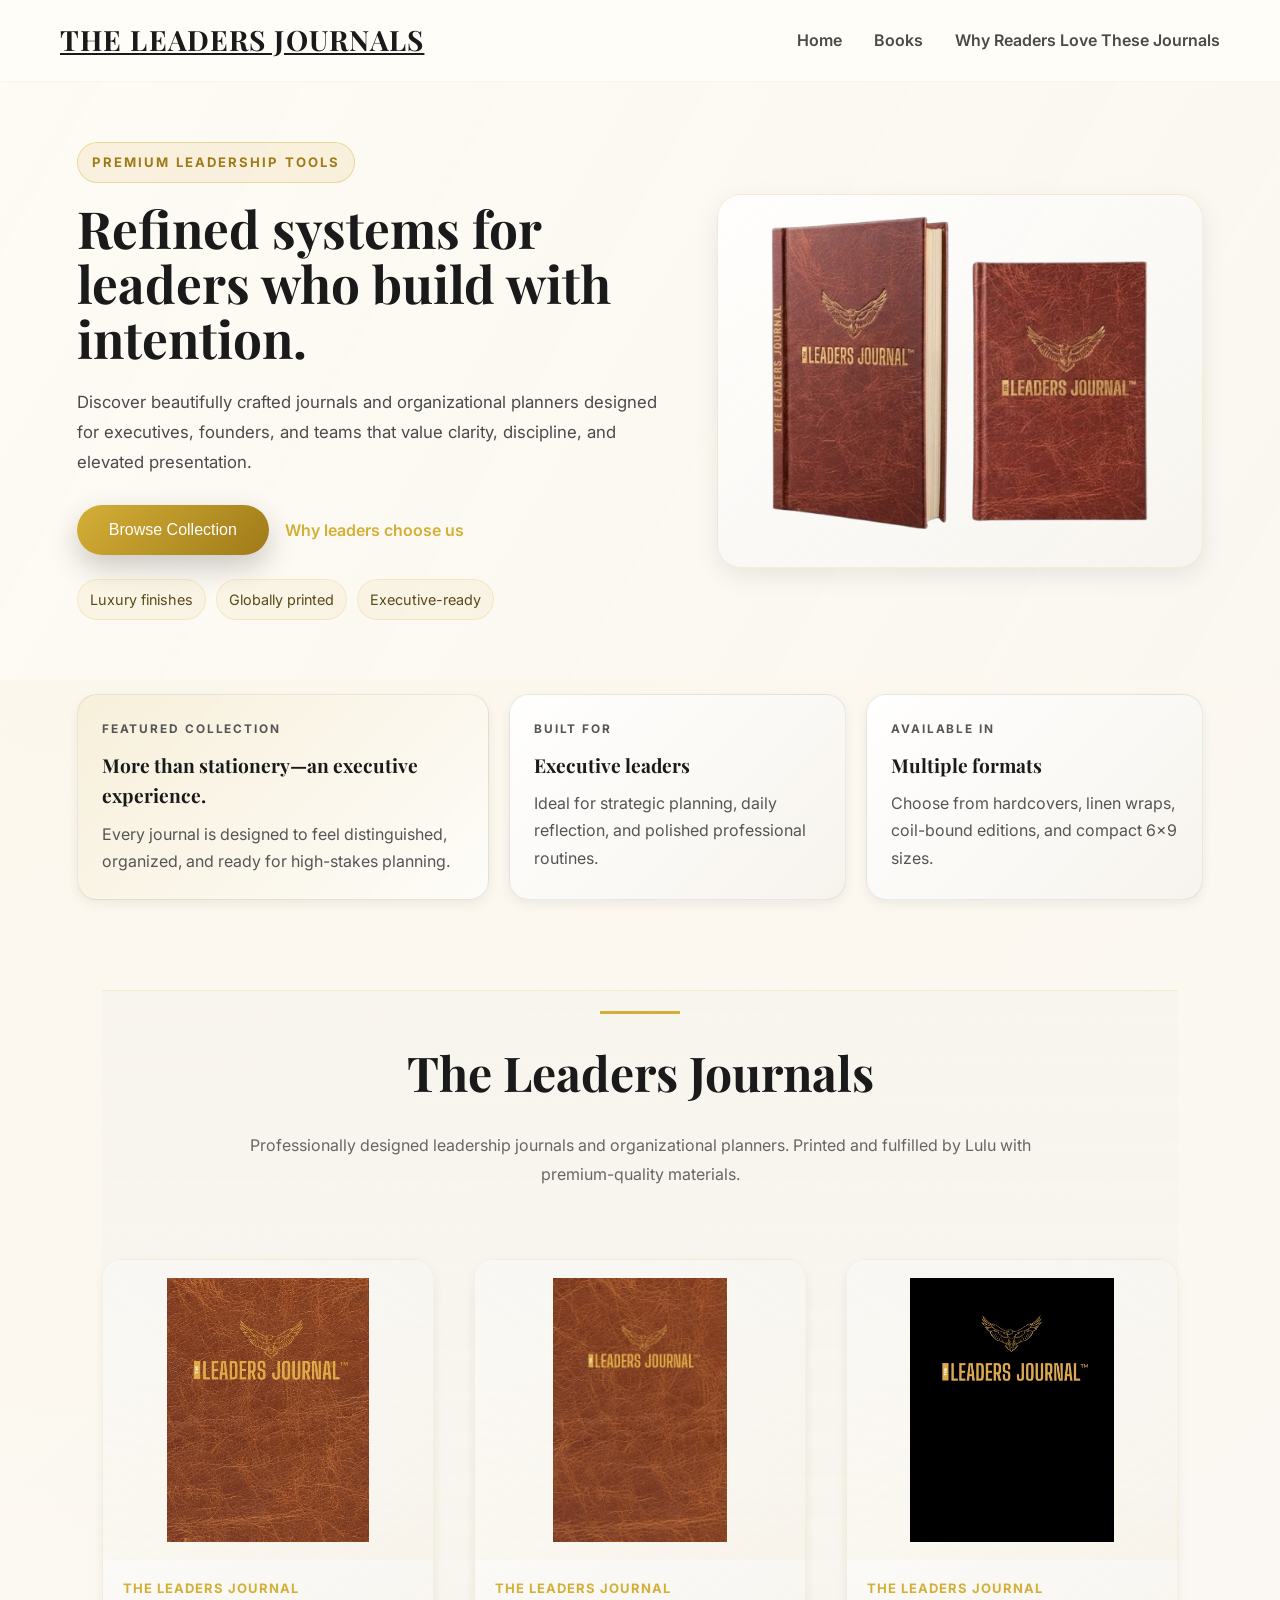
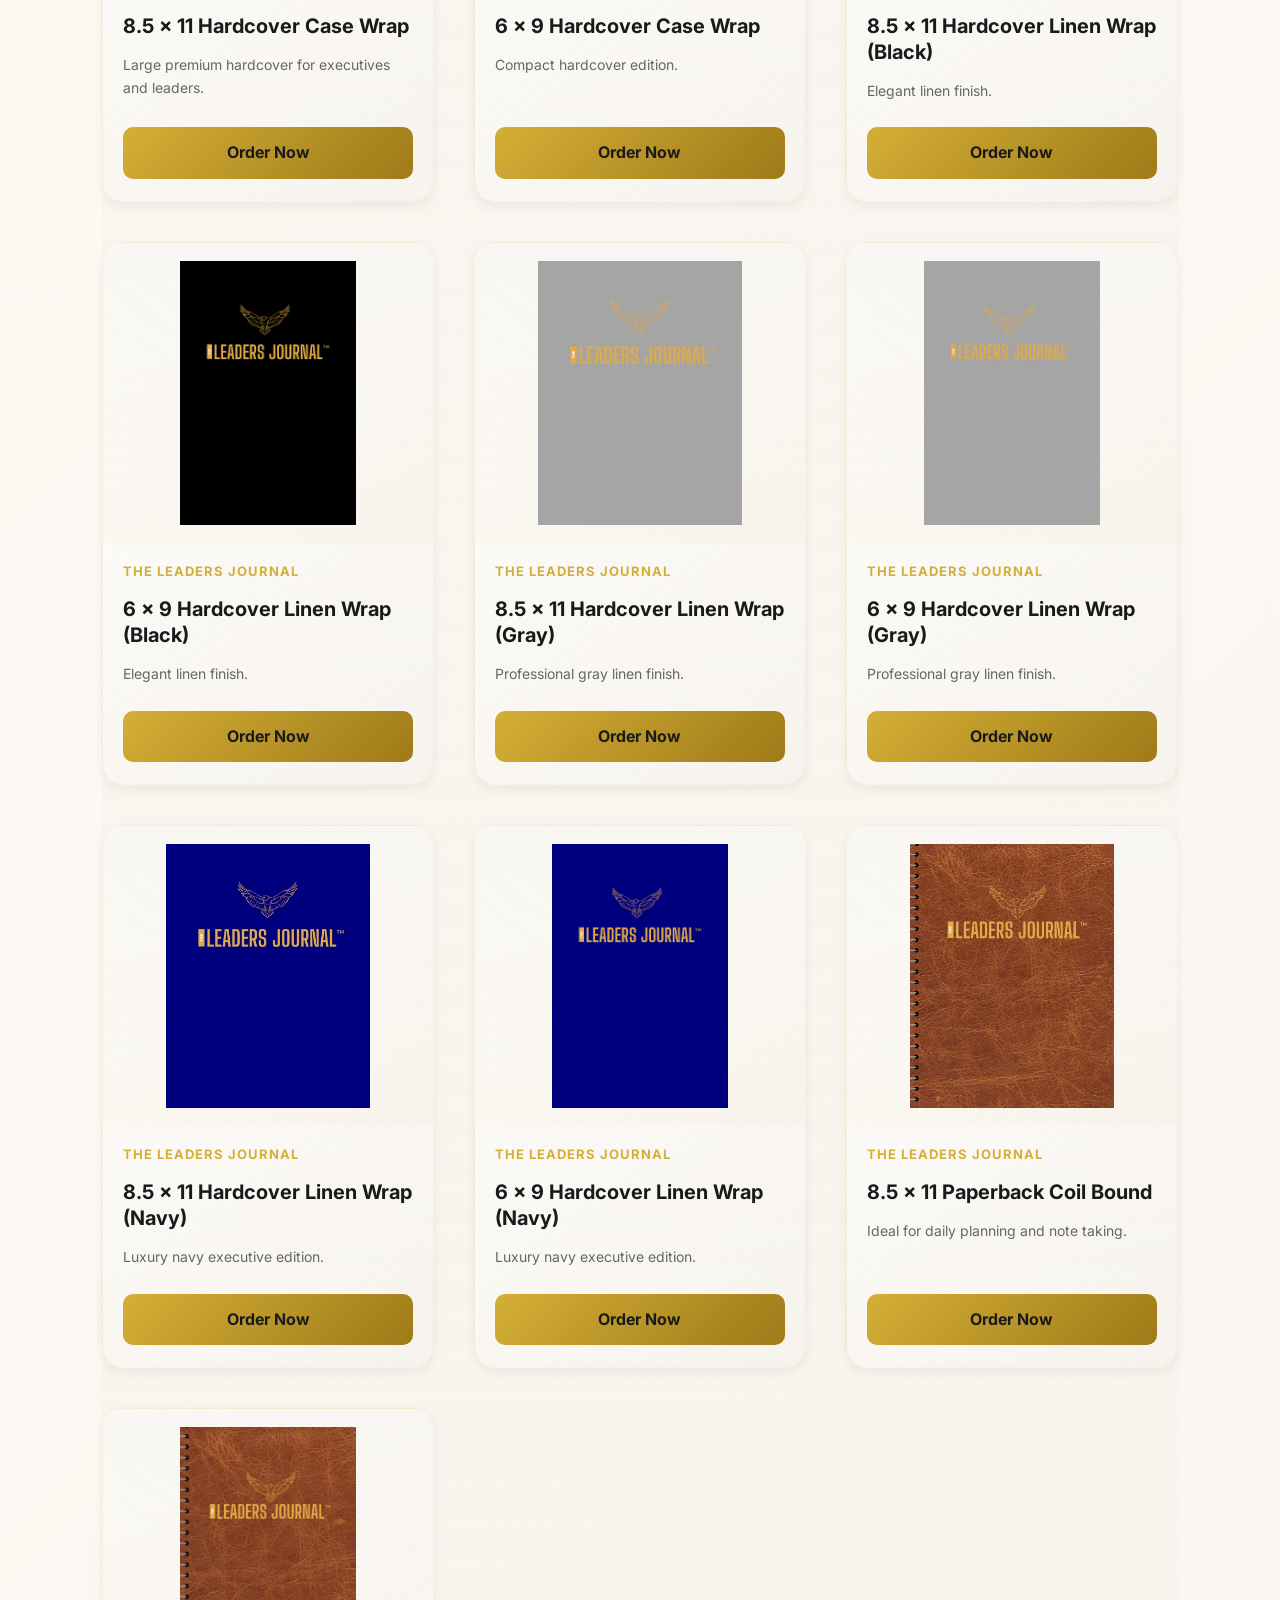
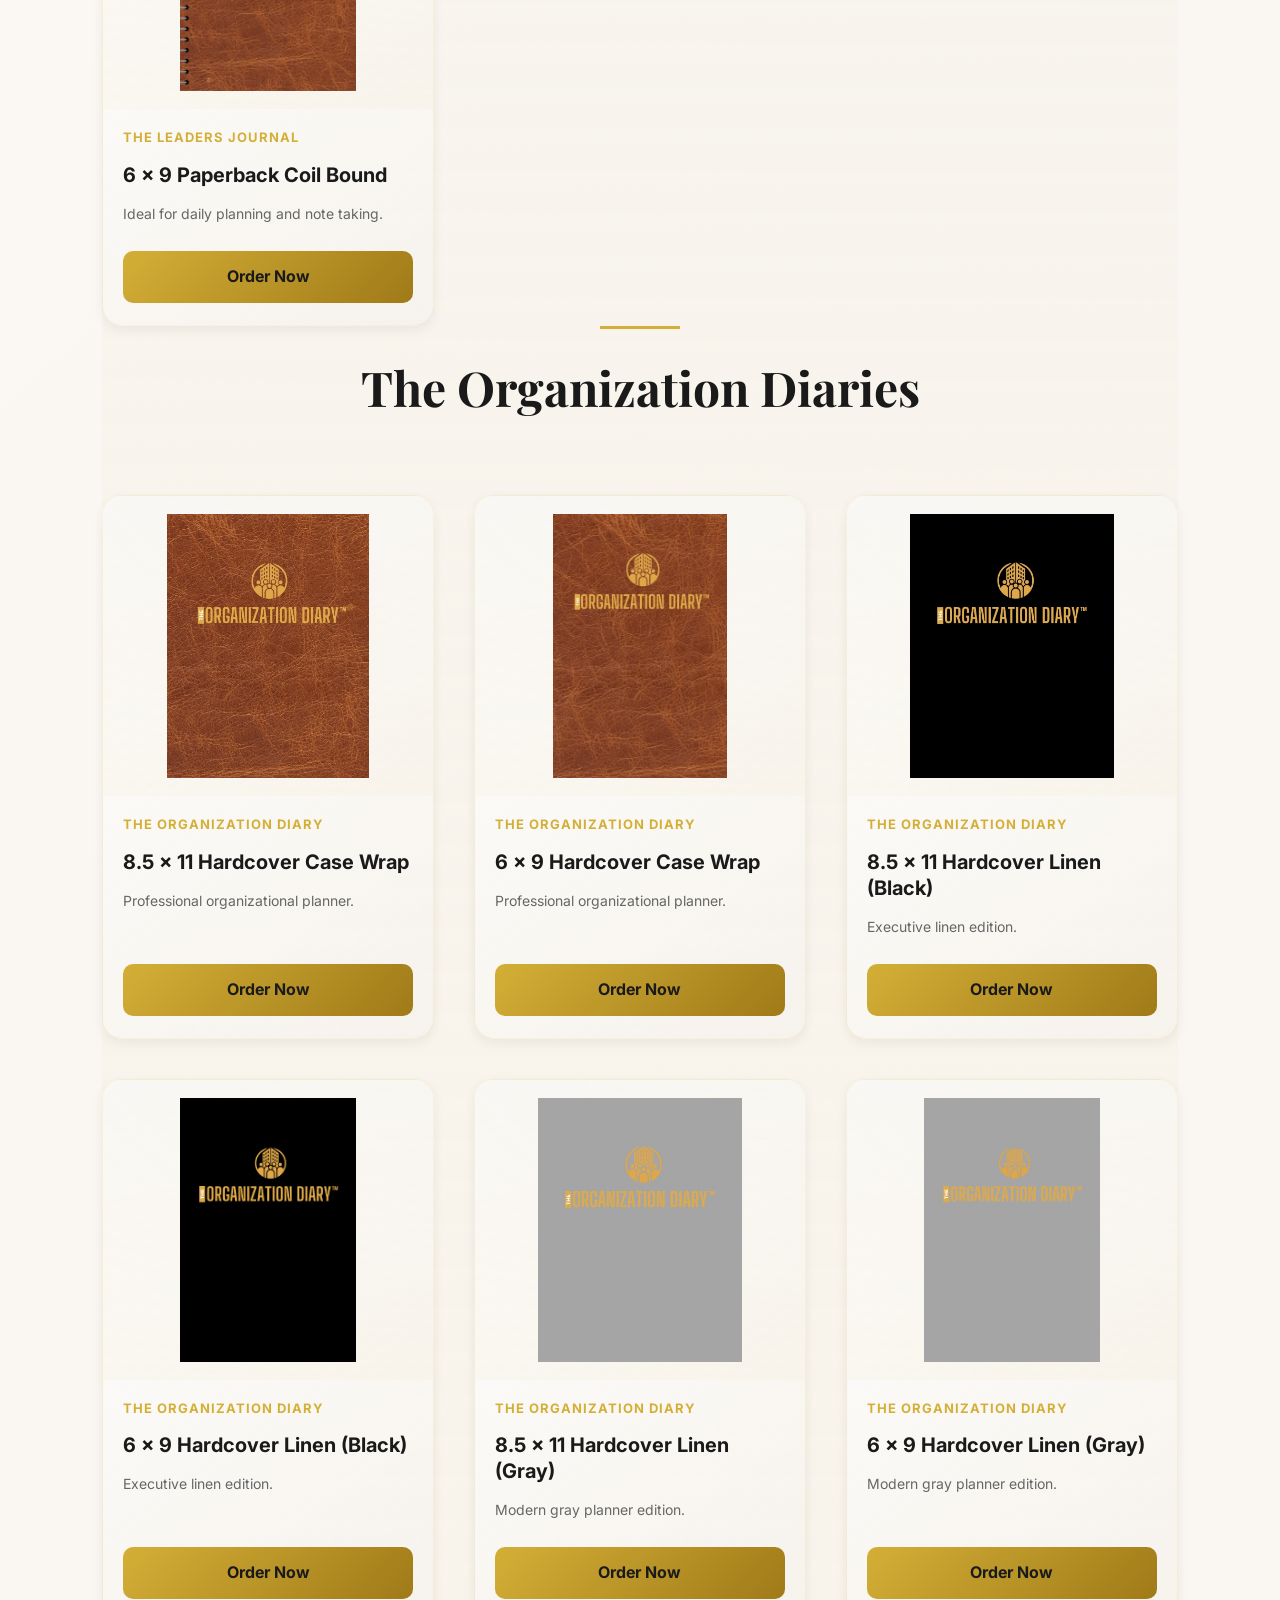
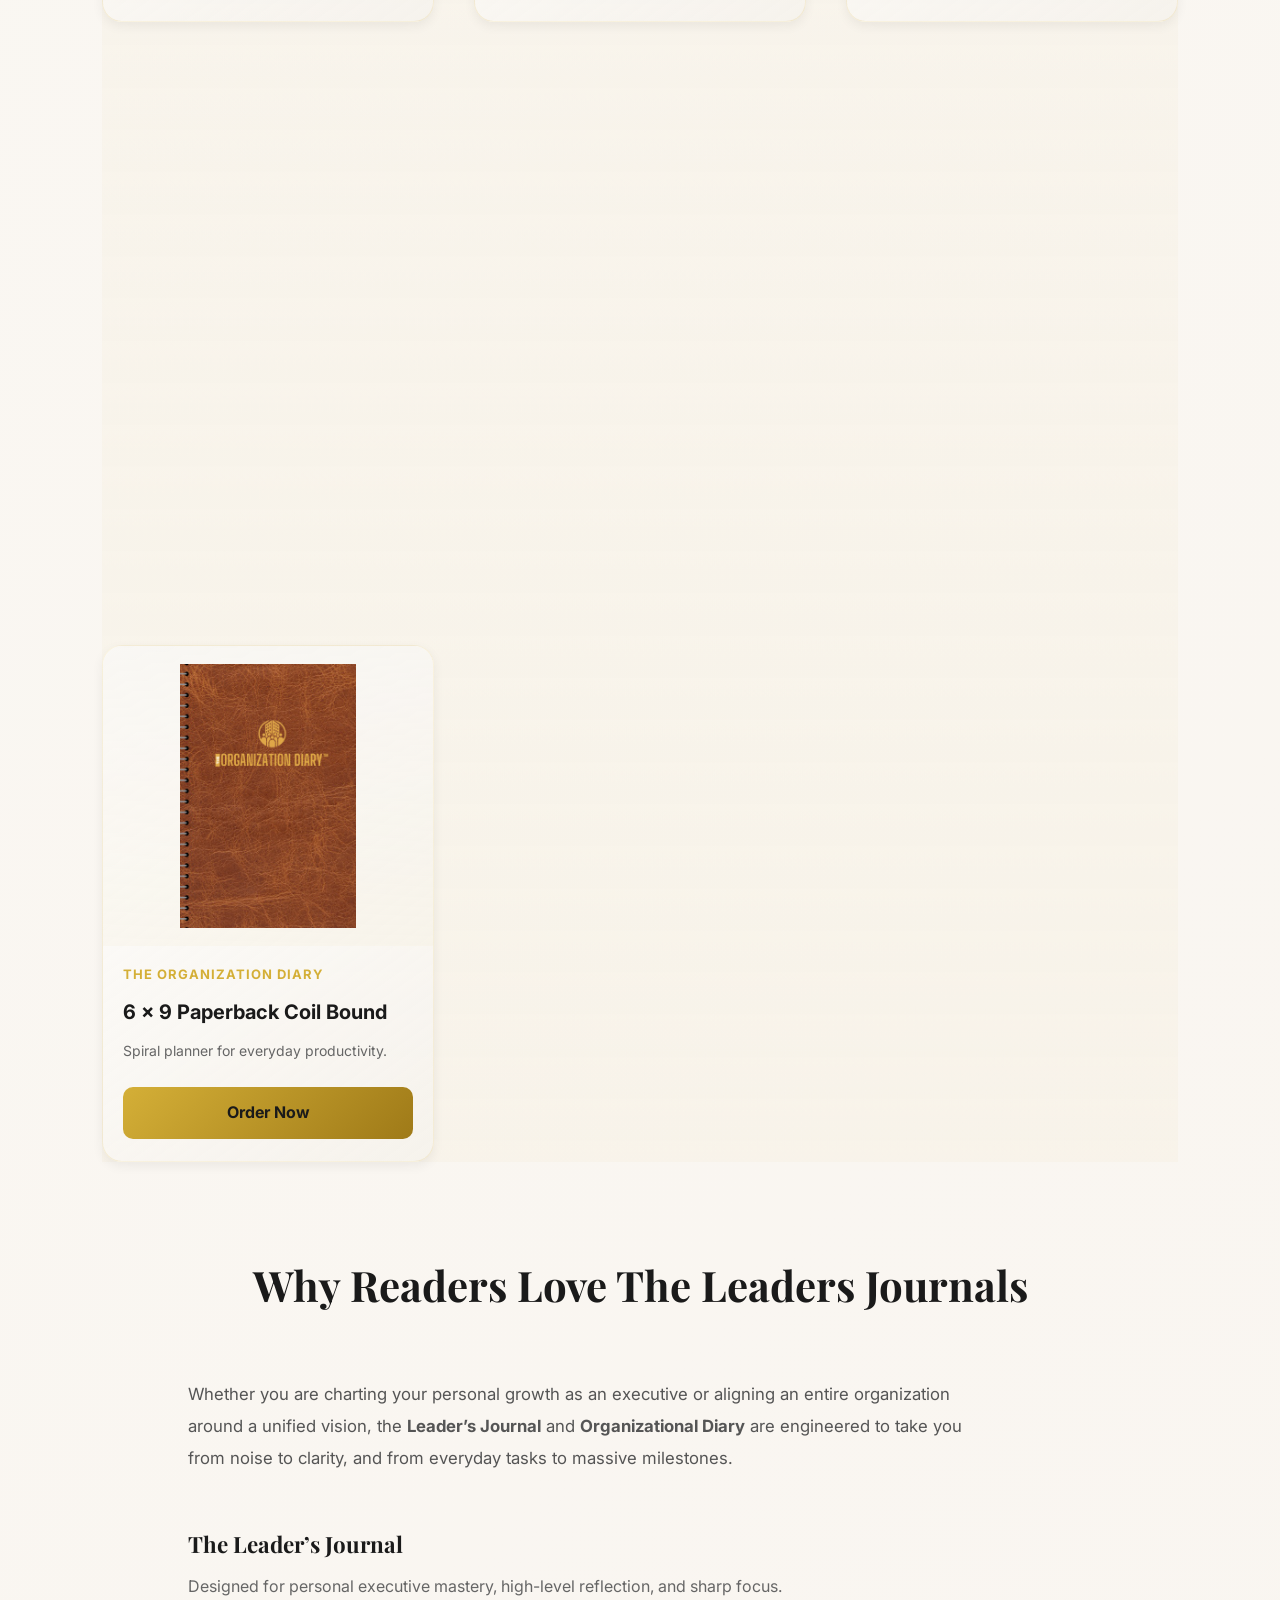
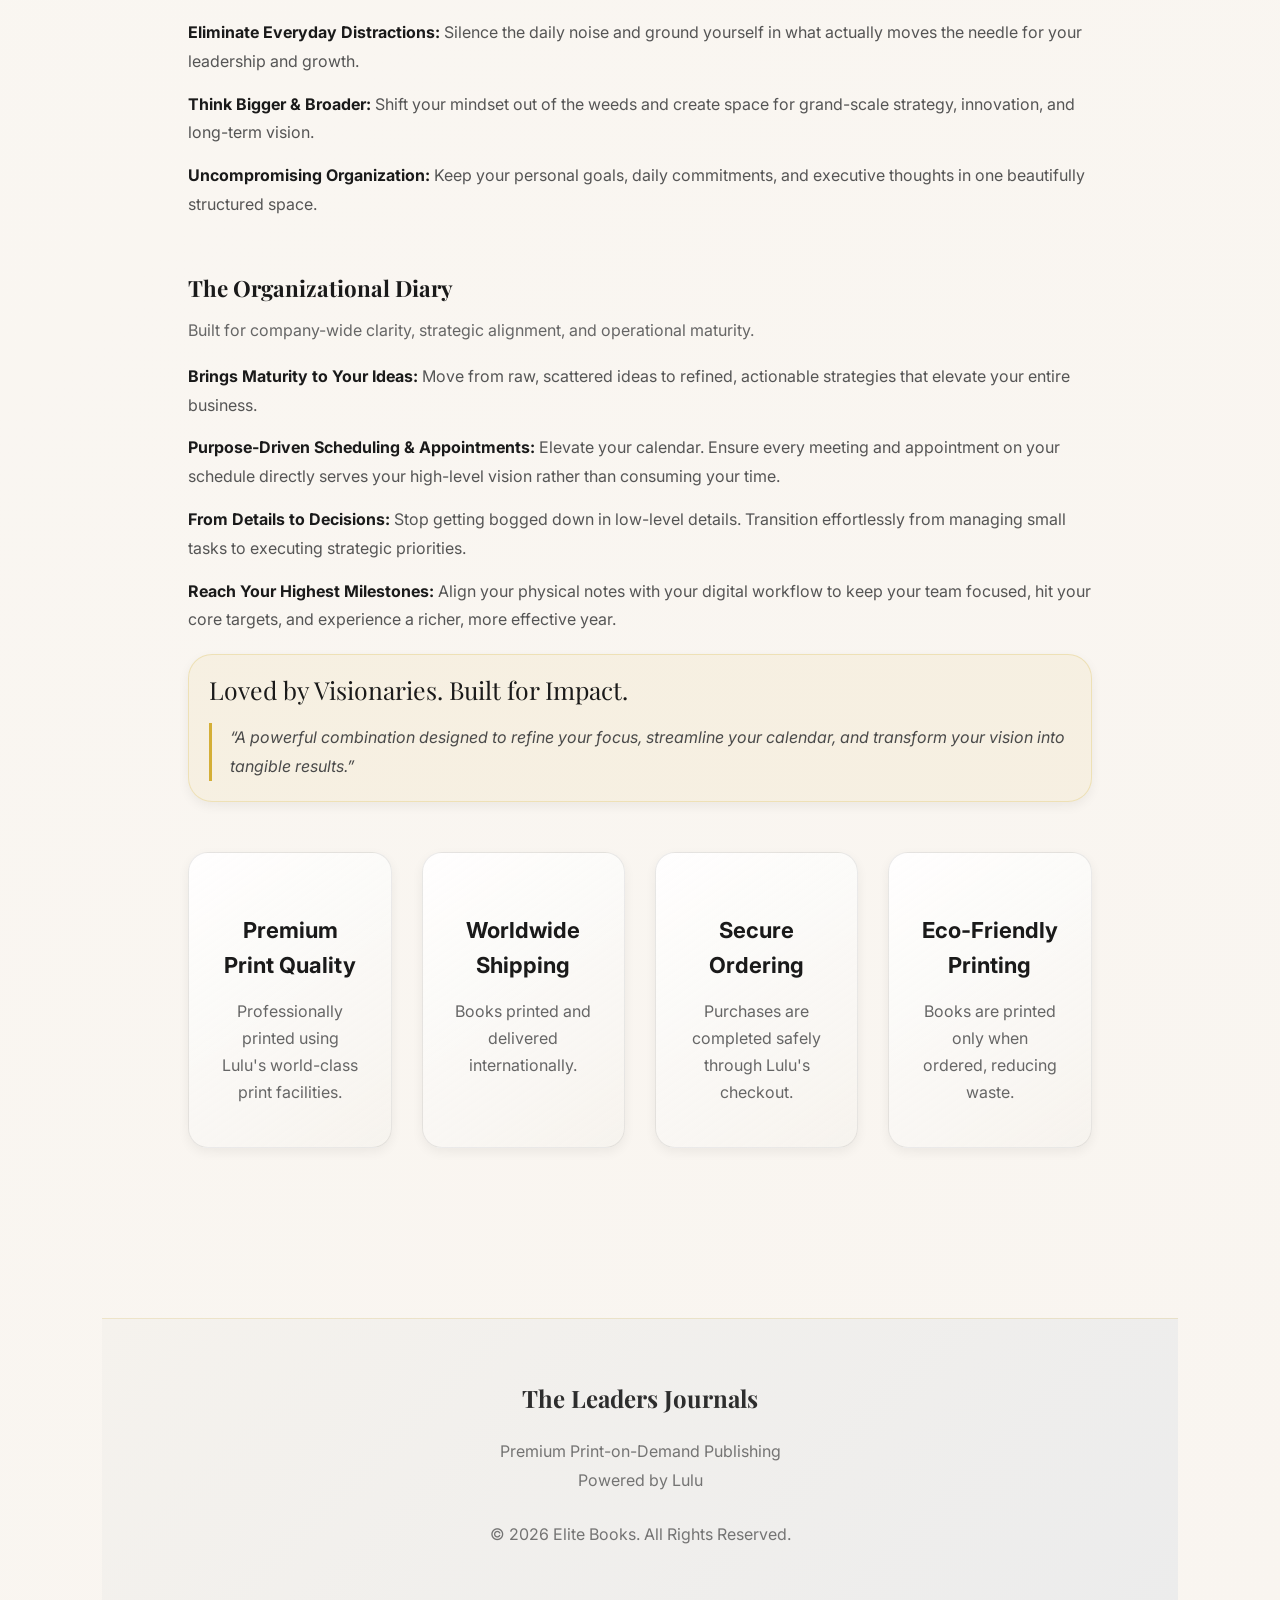
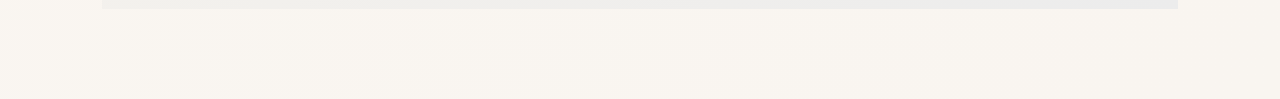
==== commit 84ad2d9f: "Polish storefront branding and semantics" ====
--- a/index.html
+++ b/index.html
@@ -19,9 +19,9 @@
 
 <header>
 
-<div class="logo">
+<a class="logo" href="#" aria-label="The Leaders Journals home">
     THE LEADERS JOURNALS
-</div>
+</a>
 
 <button class="menu-toggle" type="button" aria-expanded="false" aria-controls="site-navigation" aria-label="Open navigation">
   <span></span><span></span><span></span>
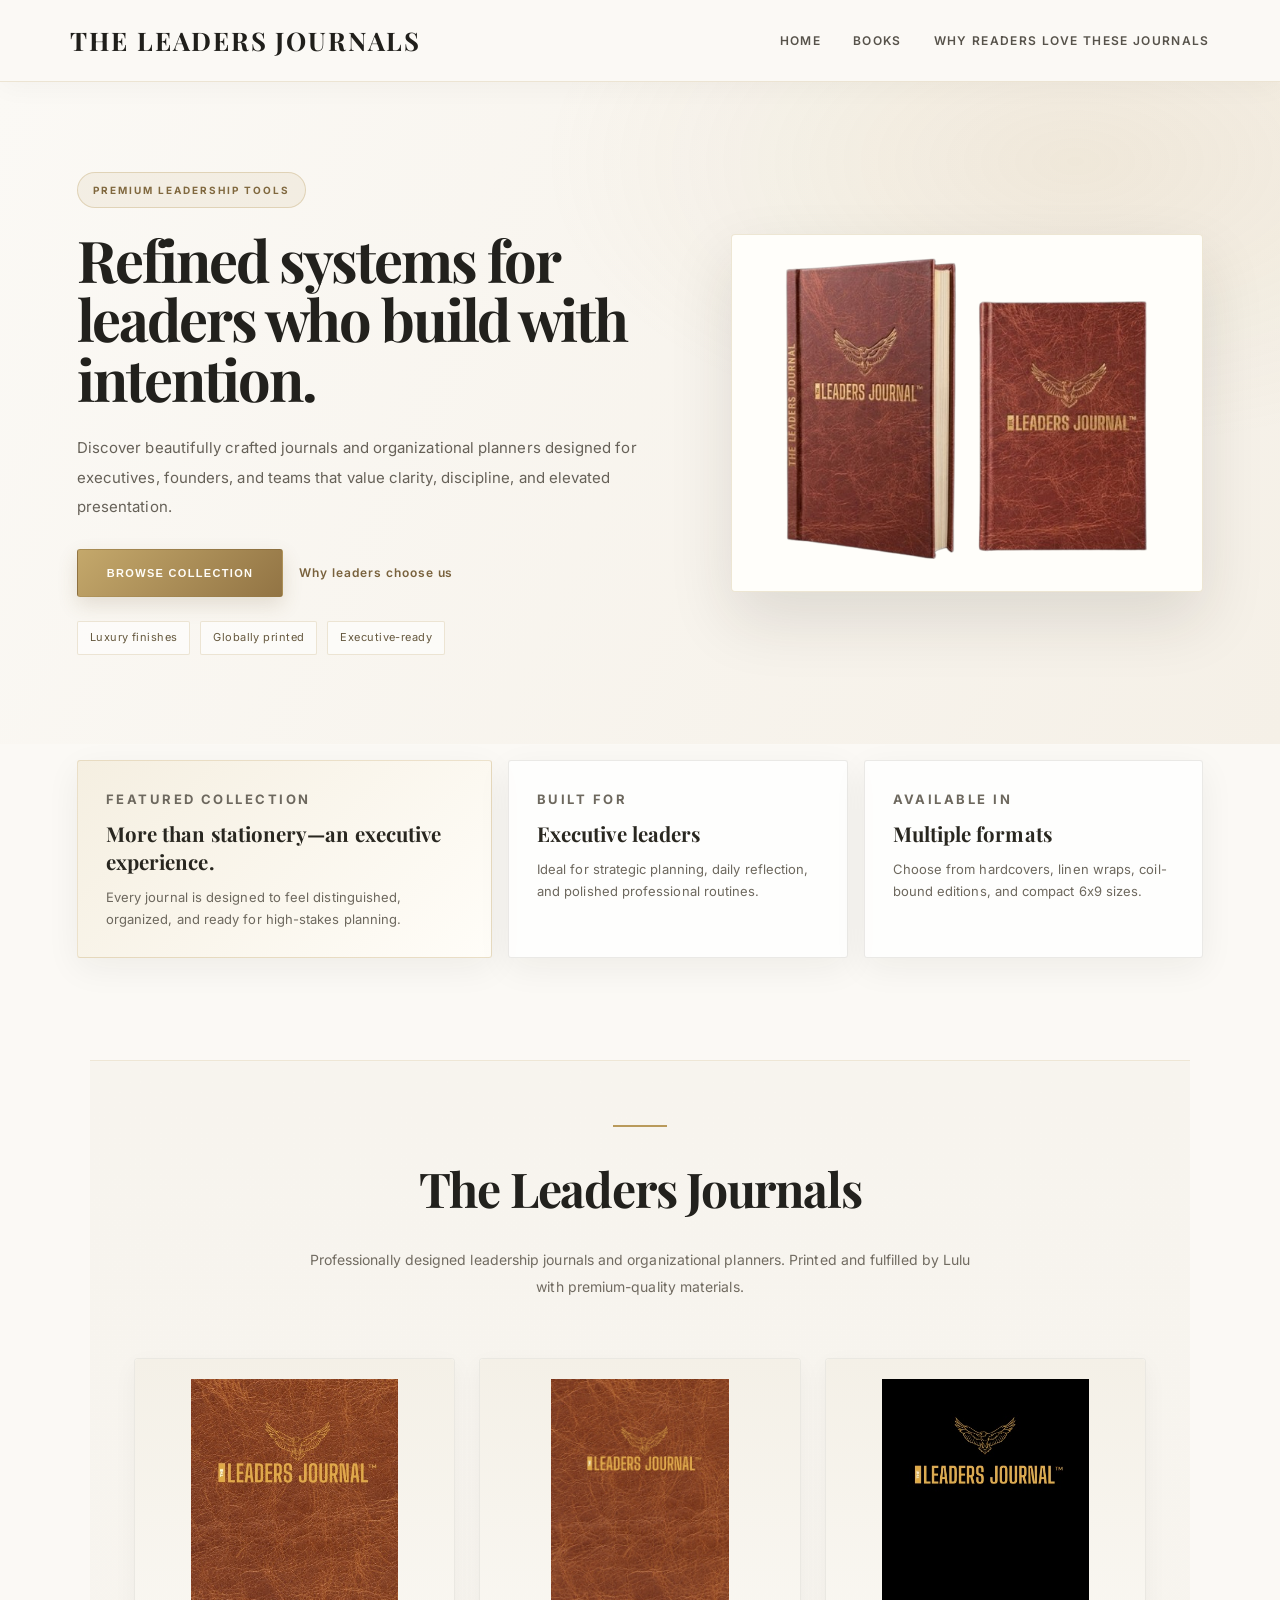
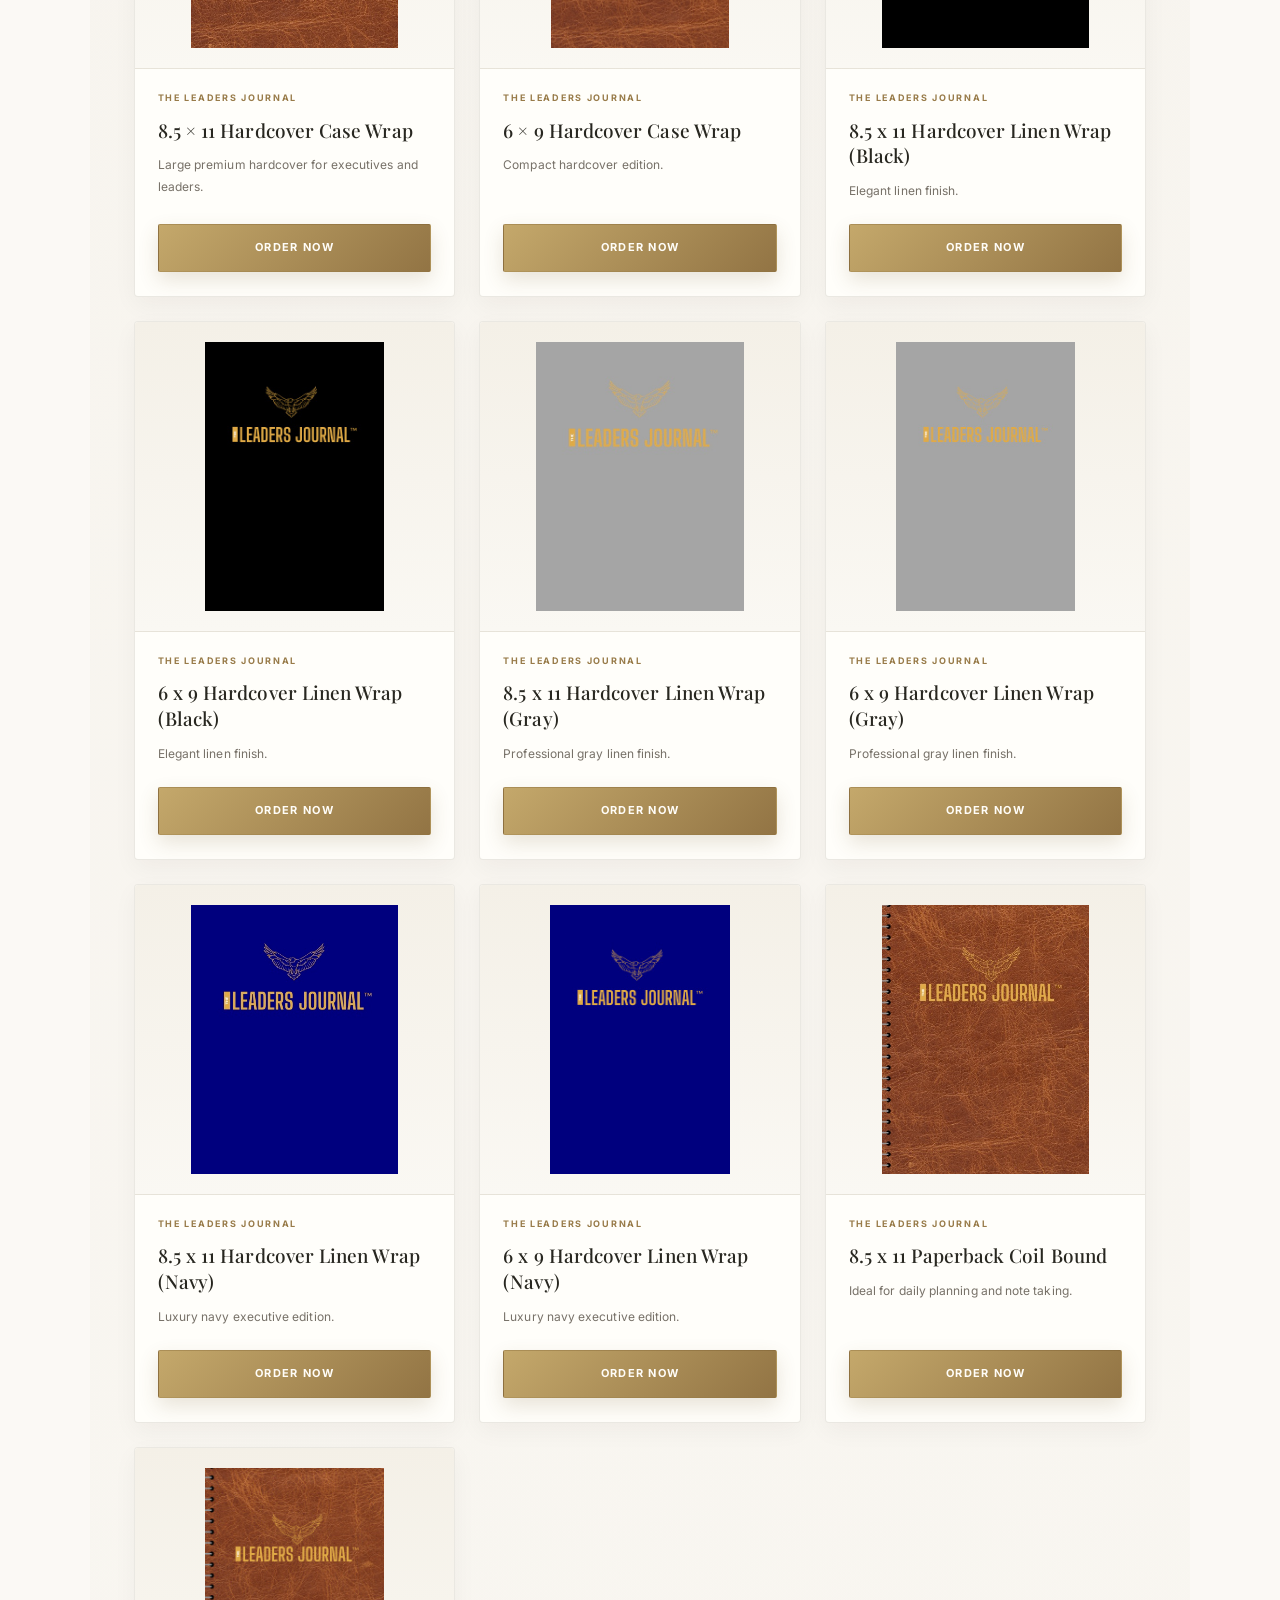
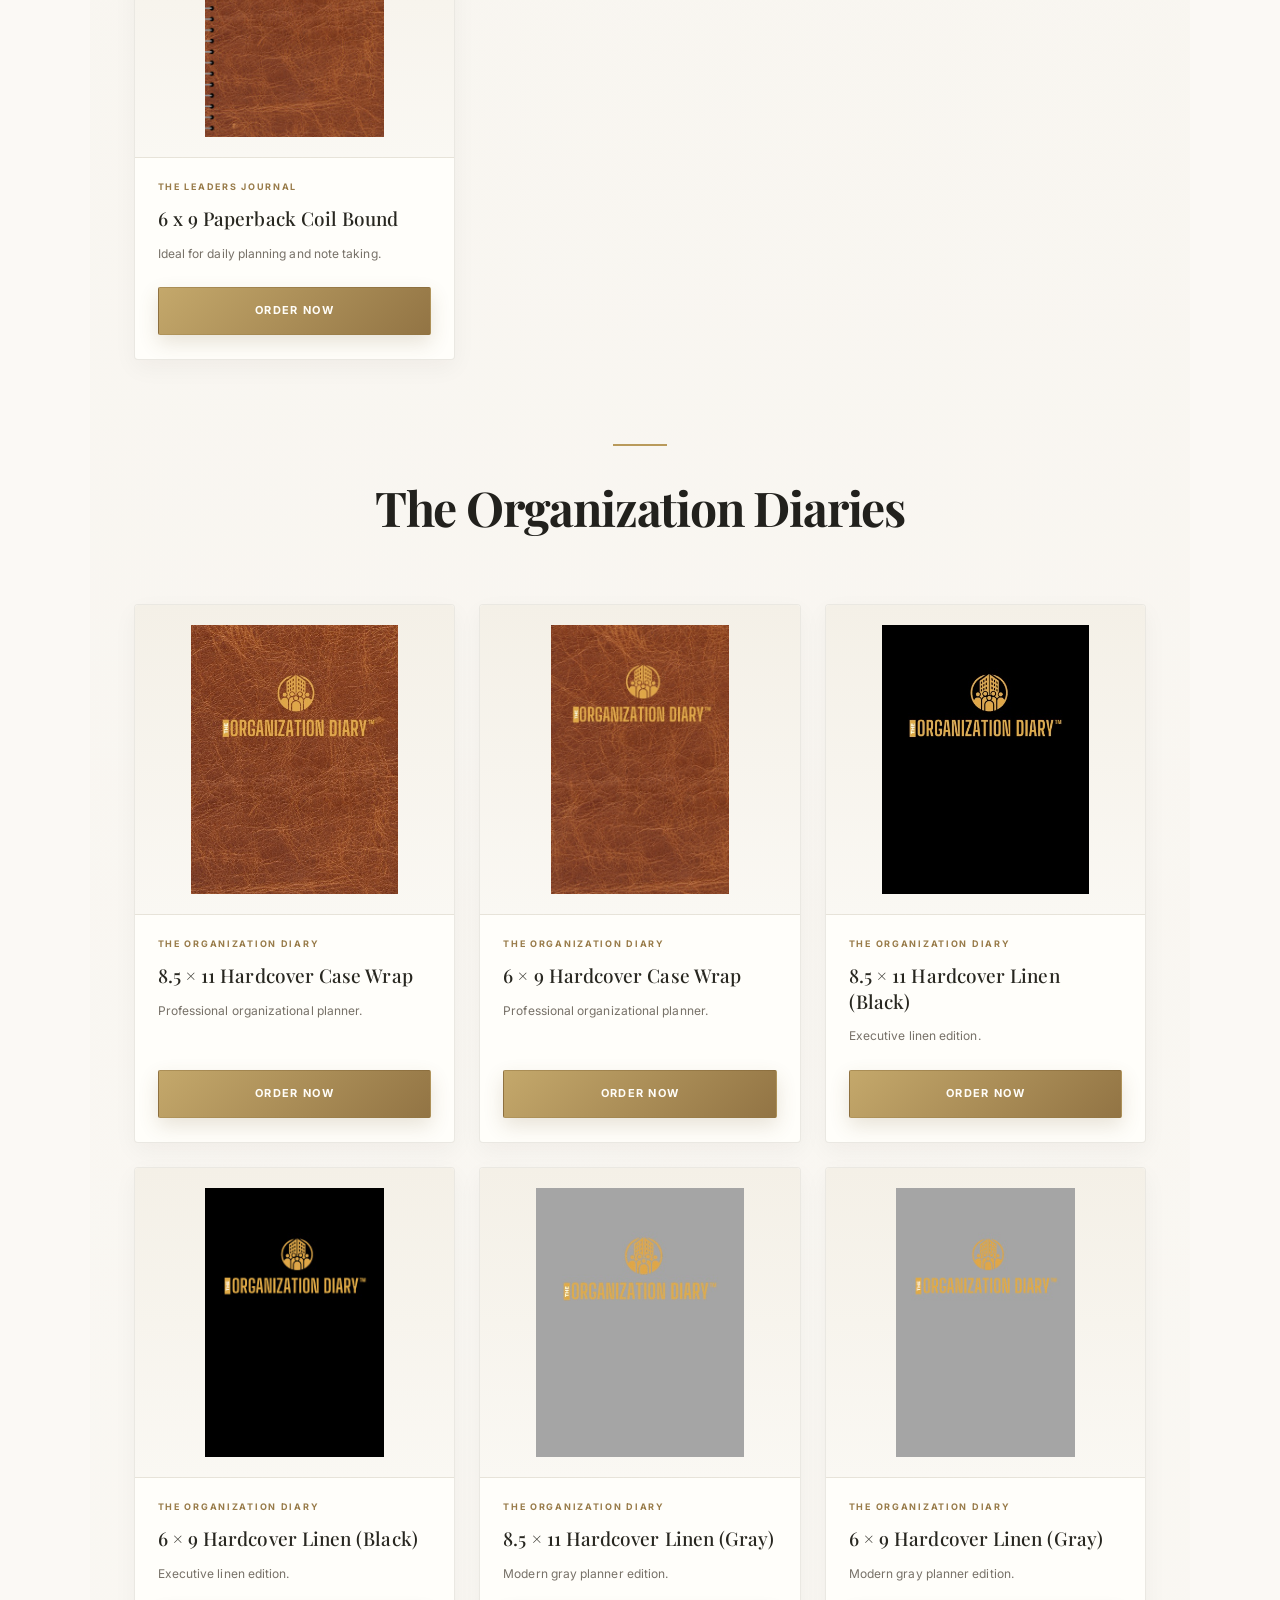
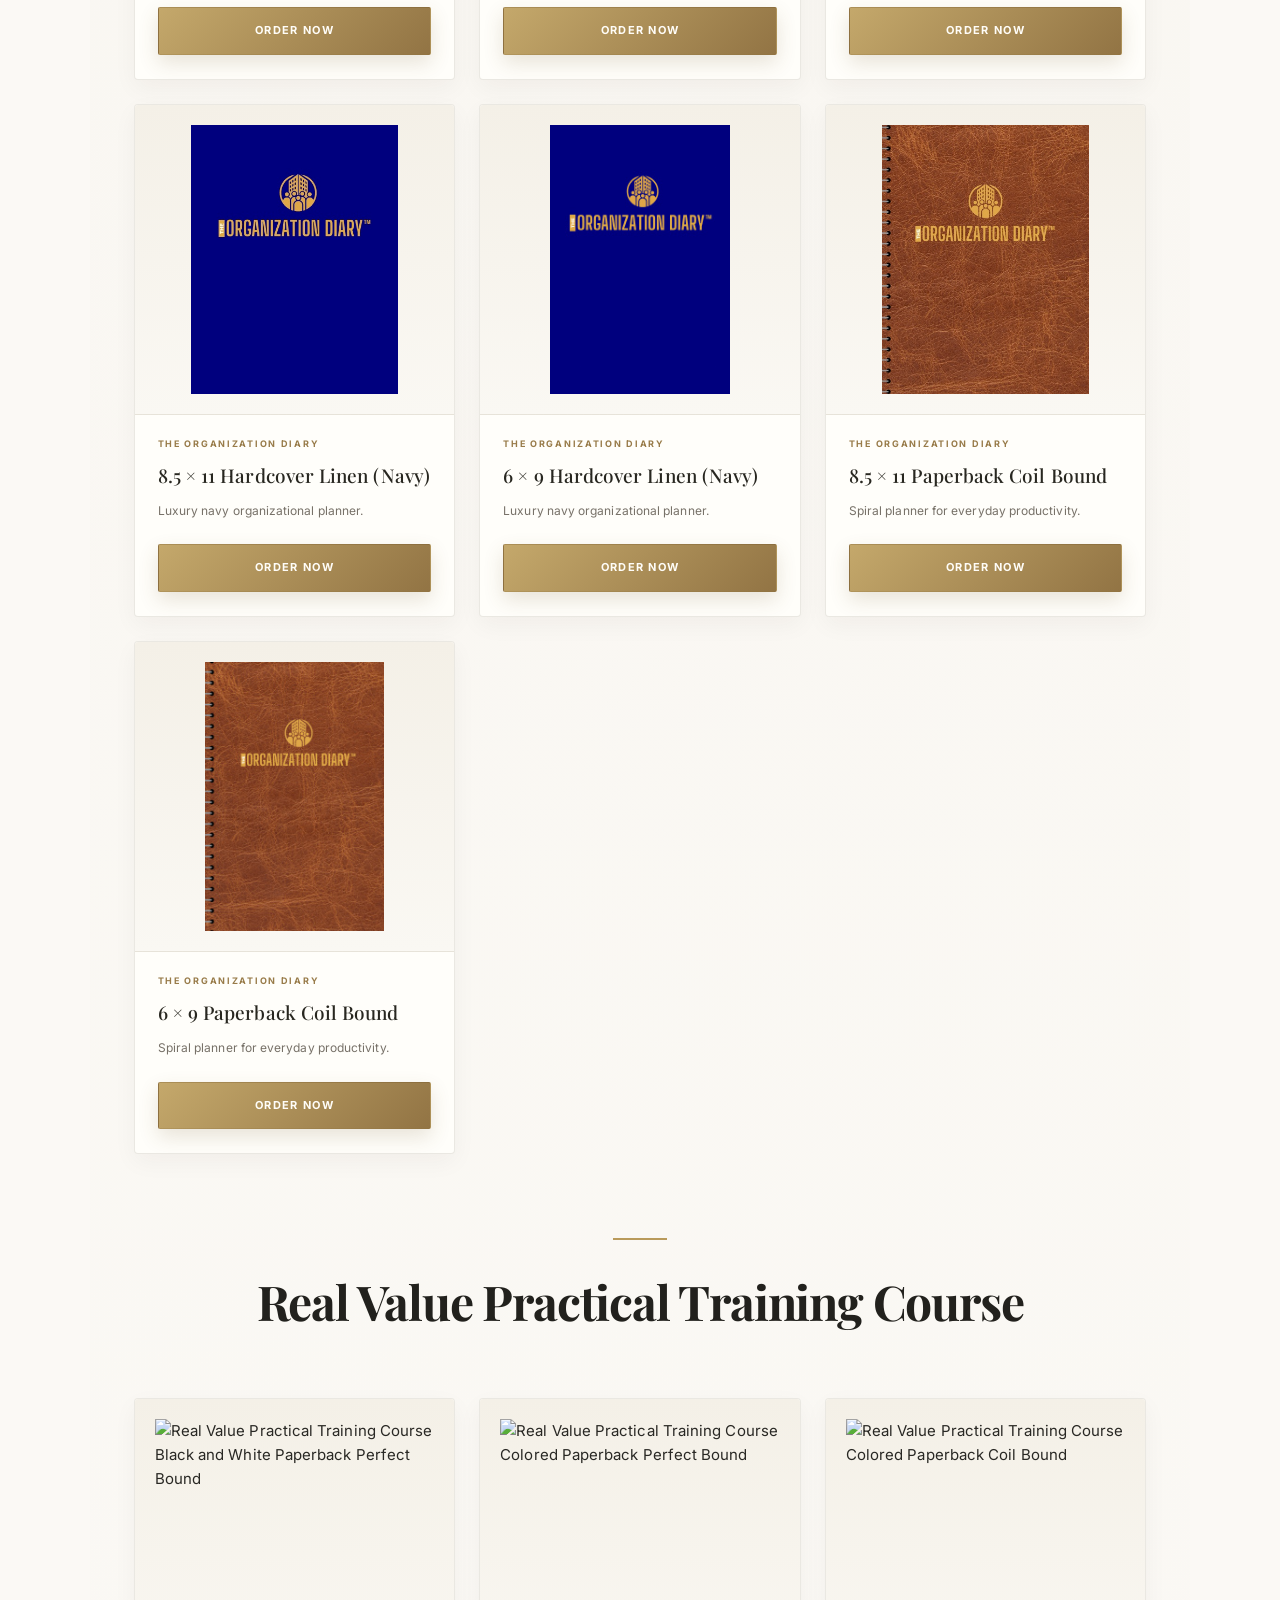
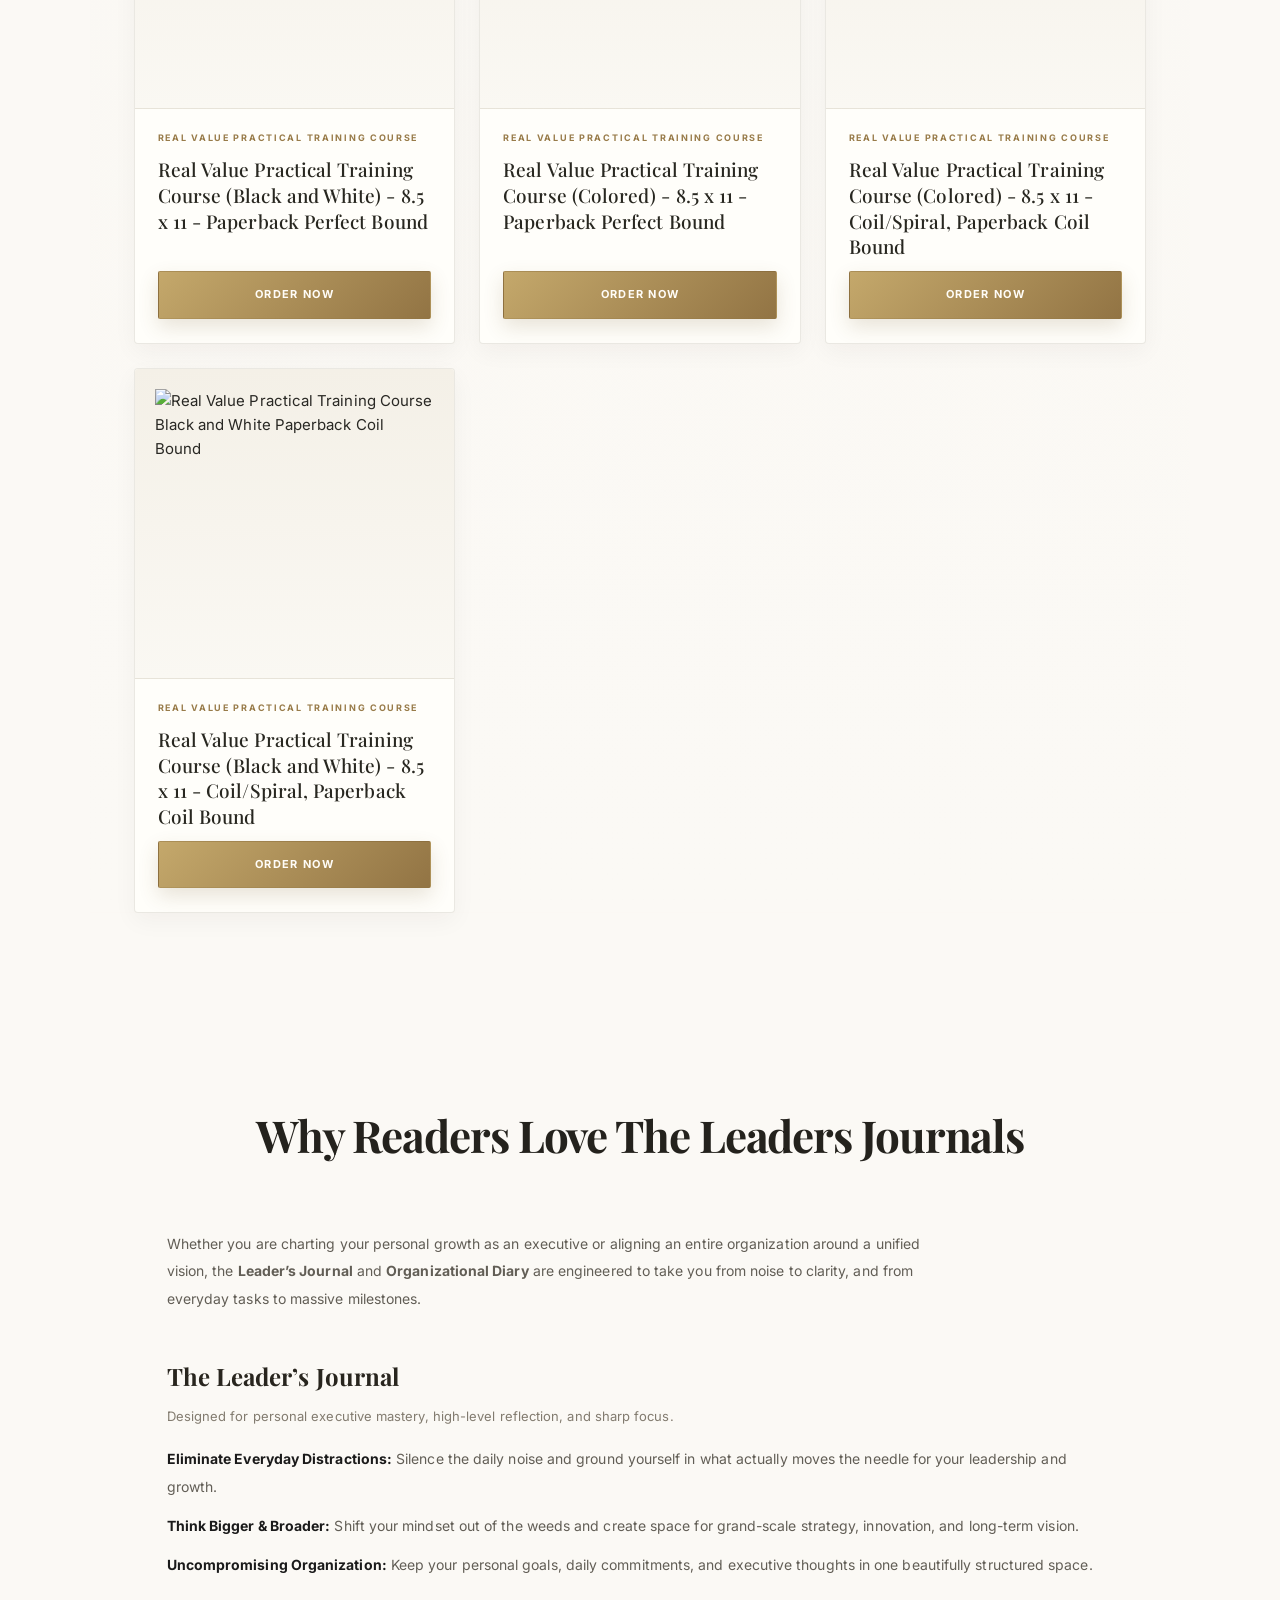
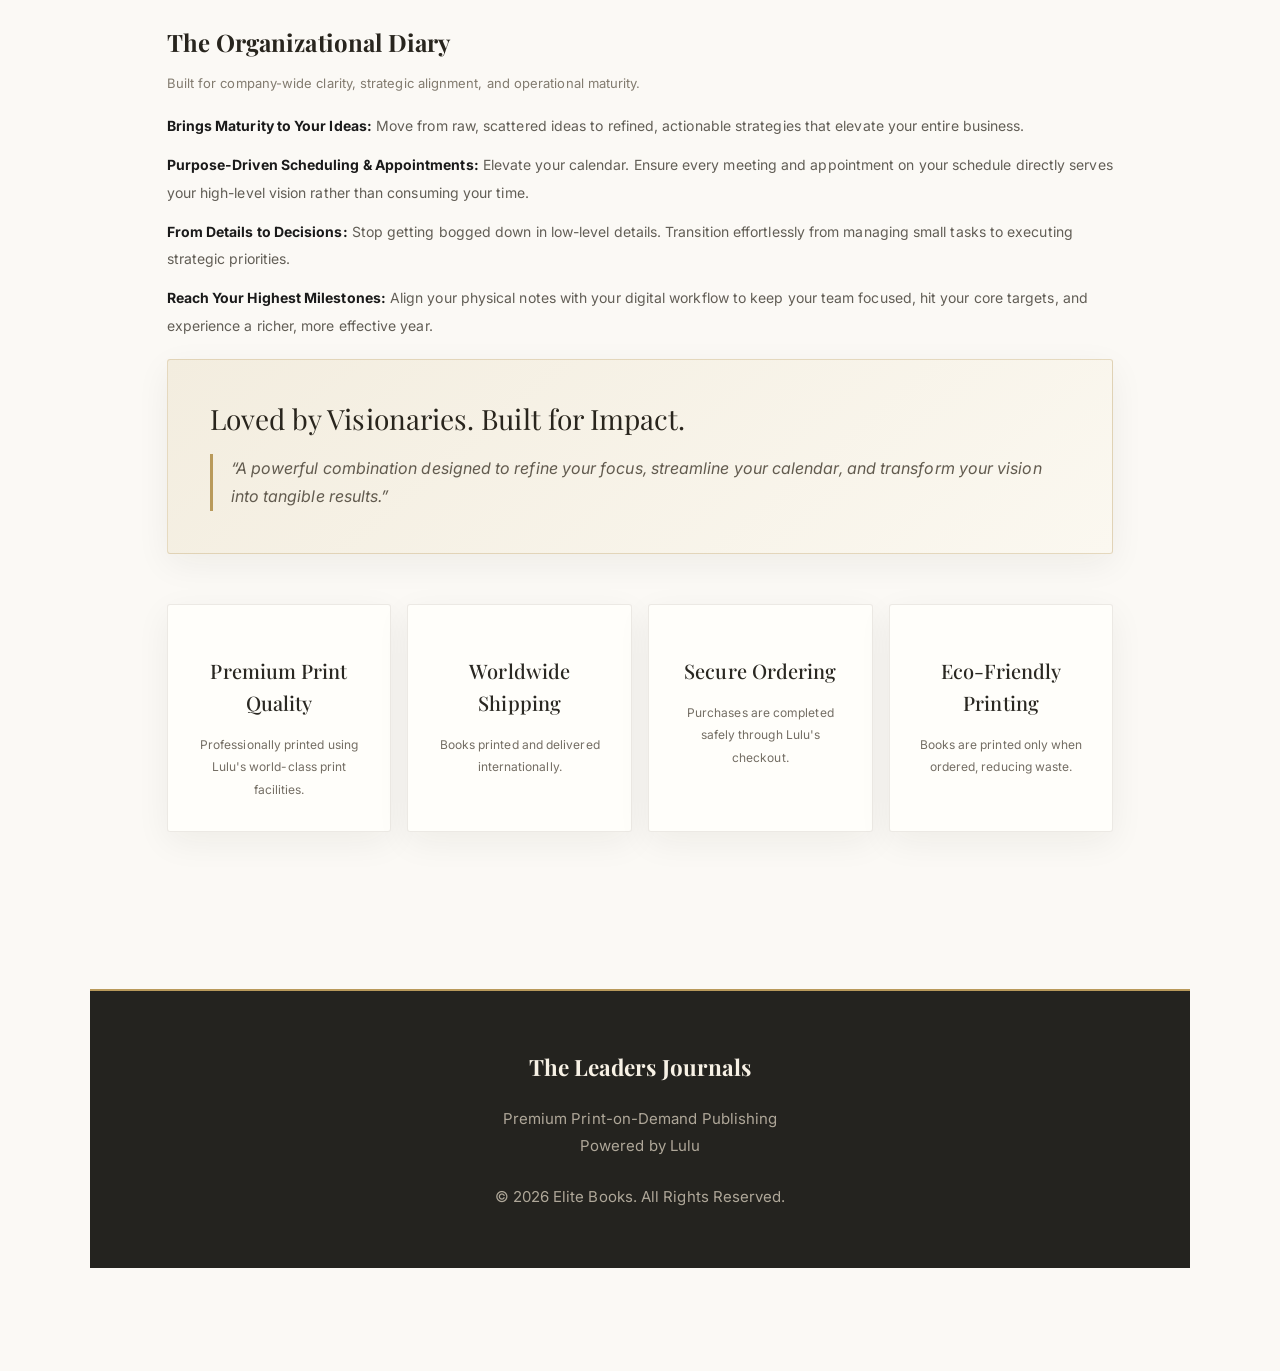
==== commit e3669de0: "Add Real Value Practical Training Course Lulu listings" ====
--- a/index.html
+++ b/index.html
@@ -3,8 +3,6 @@
 <head>
 <meta charset="UTF-8">
 <meta name="viewport" content="width=device-width, initial-scale=1.0">
-<meta name="description" content="Premium leadership journals and organizational planners for executives, founders, and teams.">
-<meta name="theme-color" content="#fefbf5">
 
 <title>The Leaders Journals | Premium Leadership & Business Books</title>
 
@@ -19,16 +17,13 @@
 
 <header>
 
-<a class="logo" href="#" aria-label="The Leaders Journals home">
+<div class="logo">
     THE LEADERS JOURNALS
-</a>
-
-<button class="menu-toggle" type="button" aria-expanded="false" aria-controls="site-navigation" aria-label="Open navigation">
-  <span></span><span></span><span></span>
-</button>
-
-<nav id="site-navigation" aria-label="Main navigation">
-<a href="#" aria-current="page">Home</a>
+</div>
+
+<nav>
+
+<a href="#">Home</a>
 
 <a href="#books">Books</a>
 
@@ -56,7 +51,7 @@
     </div>
 
     <div class="hero-card">
-        <img src="images/hero-image2.png" alt="A selection of premium leadership journals" width="300">
+        <img src="images/hero-image2.png" alt="test" width="300">
     </div>
   </div>
 </section>
@@ -100,7 +95,7 @@
         <!-- THE LEADERS JOURNAL -->
 
         <div class="book-card">
-            <img src="images/leaders-casewrap-85x11.jpg" alt="The Leaders Journal 8.5 by 11 hardcover case wrap" loading="lazy">
+            <img src="images/leaders-casewrap-85x11.jpg" alt="The Leaders Journal Hardcover Case Wrap">
 
             <div class="book-content">
 
@@ -111,18 +106,18 @@
                 <p>Large premium hardcover for executives and leaders.</p>
 
                 <a href="https://www.lulu.com/shop/jc-banks/the-leaders-journal-85-x-11-hardcover-case-wrap/hardcover/product-zmy66pm.html?page=1&pageSize=4"
-                   target="_blank" rel="noopener noreferrer"
-                   class="order-btn">
-                    Order Now
-                </a>
-
-            </div>
-
-        </div>
-
-        <div class="book-card">
-
-            <img src="images/leaders-casewrap-69.jpg" alt="The Leaders Journal 6 by 9 hardcover case wrap" loading="lazy">
+                   target="_blank"
+                   class="order-btn">
+                    Order Now
+                </a>
+
+            </div>
+
+        </div>
+
+        <div class="book-card">
+
+            <img src="images/leaders-casewrap-69.jpg">
 
             <div class="book-content">
 
@@ -133,20 +128,20 @@
                 <p>Compact hardcover edition.</p>
 
                 <a href="https://www.lulu.com/shop/jc-banks/the-leaders-journal-6-x-9-hardcover-case-wrap/hardcover/product-959gyvp.html?page=1&pageSize=4"
-                   target="_blank" rel="noopener noreferrer"
-                   class="order-btn">
-
-                    Order Now
-
-                </a>
-
-            </div>
-
-        </div>
-
-        <div class="book-card">
-
-            <img src="images/leaders-black.jpg" alt="The Leaders Journal black linen hardcover" loading="lazy">
+                   target="_blank"
+                   class="order-btn">
+
+                    Order Now
+
+                </a>
+
+            </div>
+
+        </div>
+
+        <div class="book-card">
+
+            <img src="images/leaders-black.jpg">
 
             <div class="book-content">
 
@@ -157,7 +152,7 @@
                 <p>Elegant linen finish.</p>
 
                 <a href="https://www.lulu.com/shop/jc-banks/the-leaders-journal-85-x-11-hardcover-linen-wrap-black/hardcover/product-yvgg8p4.html?page=1&pageSize=4"
-                   target="_blank" rel="noopener noreferrer"
+                   target="_blank"
                    class="order-btn">
 
                     Order Now
@@ -169,7 +164,7 @@
         </div>
                 <div class="book-card">
 
-            <img src="images/leaders-black6by9.jpg" alt="The Leaders Journal black linen 6 by 9 hardcover" loading="lazy">
+            <img src="images/leaders-black6by9.jpg">
 
             <div class="book-content">
 
@@ -180,20 +175,20 @@
                 <p>Elegant linen finish.</p>
 
                 <a href="https://www.lulu.com/shop/jc-banks/the-leaders-journal-6-x-9-hardcover-linen-wrap-black/hardcover/product-m2zm9ej.html?page=1&pageSize=4"
-                   target="_blank" rel="noopener noreferrer"
-                   class="order-btn">
-
-                    Order Now
-
-                </a>
-
-            </div>
-
-        </div>
-
-        <div class="book-card">
-
-            <img src="images/leaders-gray.jpg" alt="The Leaders Journal gray linen hardcover" loading="lazy">
+                   target="_blank"
+                   class="order-btn">
+
+                    Order Now
+
+                </a>
+
+            </div>
+
+        </div>
+
+        <div class="book-card">
+
+            <img src="images/leaders-gray.jpg">
 
             <div class="book-content">
 
@@ -204,7 +199,7 @@
                 <p>Professional gray linen finish.</p>
 
                 <a href="https://www.lulu.com/shop/jc-banks/the-leaders-journal-85-x-11-hardcover-linen-wrap-gray/hardcover/product-2mr4ypm.html?page=1&pageSize=4"
-                   target="_blank" rel="noopener noreferrer"
+                   target="_blank"
                    class="order-btn">
 
                     Order Now
@@ -217,7 +212,7 @@
 
                 <div class="book-card">
 
-            <img src="images/leaders-gray6by9.jpg" alt="The Leaders Journal gray linen 6 by 9 hardcover" loading="lazy">
+            <img src="images/leaders-gray6by9.jpg">
 
             <div class="book-content">
 
@@ -228,20 +223,20 @@
                 <p>Professional gray linen finish.</p>
 
                 <a href="https://www.lulu.com/shop/jc-banks/the-leaders-journal-6-x-9-hardcover-linen-wrap-gray/hardcover/product-rmrz7jr.html?page=1&pageSize=4"
-                   target="_blank" rel="noopener noreferrer"
-                   class="order-btn">
-
-                    Order Now
-
-                </a>
-
-            </div>
-
-        </div>
-
-        <div class="book-card">
-
-            <img src="images/leaders-navy.jpg" alt="The Leaders Journal navy linen hardcover" loading="lazy">
+                   target="_blank"
+                   class="order-btn">
+
+                    Order Now
+
+                </a>
+
+            </div>
+
+        </div>
+
+        <div class="book-card">
+
+            <img src="images/leaders-navy.jpg">
 
             <div class="book-content">
 
@@ -252,7 +247,7 @@
                 <p>Luxury navy executive edition.</p>
 
                 <a href="https://www.lulu.com/shop/jc-banks/the-leaders-journal-85-x-11-hardcover-linen-wrap-navy/hardcover/product-q6ggkzd.html?page=1&pageSize=4"
-                   target="_blank" rel="noopener noreferrer"
+                   target="_blank"
                    class="order-btn">
 
                     Order Now
@@ -265,7 +260,7 @@
 
                 <div class="book-card">
 
-            <img src="images/leaders-navy6by9.jpg" alt="The Leaders Journal navy linen 6 by 9 hardcover" loading="lazy">
+            <img src="images/leaders-navy6by9.jpg">
 
             <div class="book-content">
 
@@ -276,20 +271,20 @@
                 <p>Luxury navy executive edition.</p>
 
                 <a href="https://www.lulu.com/shop/jc-banks/the-leaders-journal-6-x-9-hardcover-linen-wrap-navy/hardcover/product-nvm7yyz.html?page=1&pageSize=4"
-                   target="_blank" rel="noopener noreferrer"
-                   class="order-btn">
-
-                    Order Now
-
-                </a>
-
-            </div>
-
-        </div>
-
-        <div class="book-card">
-
-            <img src="images/leaders-coil.jpg" alt="The Leaders Journal 8.5 by 11 coil-bound edition" loading="lazy">
+                   target="_blank"
+                   class="order-btn">
+
+                    Order Now
+
+                </a>
+
+            </div>
+
+        </div>
+
+        <div class="book-card">
+
+            <img src="images/leaders-coil.jpg">
 
             <div class="book-content">
 
@@ -300,7 +295,7 @@
                 <p>Ideal for daily planning and note taking.</p>
 
                 <a href="https://www.lulu.com/shop/jc-banks/the-leaders-journal-85-x-11-paperback-coil-bound/paperback/product-nvme5jg.html?page=1&pageSize=4"
-                   target="_blank" rel="noopener noreferrer"
+                   target="_blank"
                    class="order-btn">
 
                     Order Now
@@ -313,7 +308,7 @@
 
                <div class="book-card">
 
-            <img src="images/leaders-coil6by9.jpg" alt="The Leaders Journal 6 by 9 coil-bound edition" loading="lazy">
+            <img src="images/leaders-coil6by9.jpg">
 
             <div class="book-content">
 
@@ -324,7 +319,7 @@
                 <p>Ideal for daily planning and note taking.</p>
 
                 <a href="https://www.lulu.com/shop/jc-banks/the-leaders-journal-6-x-9-paperback-coil-bound/paperback/product-rmr7n2k.html?page=1&pageSize=4"
-                   target="_blank" rel="noopener noreferrer"
+                   target="_blank"
                    class="order-btn">
 
                     Order Now
@@ -347,7 +342,7 @@
 
         <div class="book-card">
 
-            <img src="images/org-casewrap.jpg" alt="Organization Diary 8.5 by 11 hardcover case wrap" loading="lazy">
+            <img src="images/org-casewrap.jpg">
 
             <div class="book-content">
 
@@ -358,7 +353,7 @@
                 <p>Professional organizational planner.</p>
 
                 <a href="https://www.lulu.com/shop/jc-banks/the-organization-diary-85-x-11-hardcover-case-wrap/hardcover/product-kvdj8ny.html?page=1&pageSize=4"
-                   target="_blank" rel="noopener noreferrer"
+                   target="_blank"
                    class="order-btn">
 
                     Order Now
@@ -371,7 +366,7 @@
 
                 <div class="book-card">
 
-            <img src="images/org-casewrap6by9.jpg" alt="Organization Diary 6 by 9 hardcover case wrap" loading="lazy">
+            <img src="images/org-casewrap6by9.jpg">
 
             <div class="book-content">
 
@@ -382,20 +377,20 @@
                 <p>Professional organizational planner.</p>
 
                 <a href="https://www.lulu.com/shop/jc-banks/the-organization-diary-6-x-9-hardcover-case-wrap/hardcover/product-458jnvg.html?page=1&pageSize=4"
-                   target="_blank" rel="noopener noreferrer"
-                   class="order-btn">
-
-                    Order Now
-
-                </a>
-
-            </div>
-
-        </div>
-
-        <div class="book-card">
-
-            <img src="images/org-black.jpg" alt="Organization Diary black linen hardcover" loading="lazy">
+                   target="_blank"
+                   class="order-btn">
+
+                    Order Now
+
+                </a>
+
+            </div>
+
+        </div>
+
+        <div class="book-card">
+
+            <img src="images/org-black.jpg">
 
             <div class="book-content">
 
@@ -406,7 +401,7 @@
                 <p>Executive linen edition.</p>
 
                 <a href="https://www.lulu.com/shop/jc-banks/the-organization-diary-85x11-hardcover-linen-wrap-black/hardcover/product-yvgrqzn.html?page=1&pageSize=4"
-                   target="_blank" rel="noopener noreferrer"
+                   target="_blank"
                    class="order-btn">
 
                     Order Now
@@ -419,7 +414,7 @@
 
                 <div class="book-card">
 
-            <img src="images/org-black6by9.jpg" alt="Organization Diary black linen 6 by 9 hardcover" loading="lazy">
+            <img src="images/org-black6by9.jpg">
 
             <div class="book-content">
 
@@ -430,20 +425,20 @@
                 <p>Executive linen edition.</p>
 
                 <a href="https://www.lulu.com/shop/jc-banks/the-organization-diary-6x9-hardcover-linen-wrap-black/hardcover/product-rmr49z8.html?page=1&pageSize=4"
-                   target="_blank" rel="noopener noreferrer"
-                   class="order-btn">
-
-                    Order Now
-
-                </a>
-
-            </div>
-
-        </div>
-
-        <div class="book-card">
-
-            <img src="images/org-gray.jpg" alt="Organization Diary gray linen hardcover" loading="lazy">
+                   target="_blank"
+                   class="order-btn">
+
+                    Order Now
+
+                </a>
+
+            </div>
+
+        </div>
+
+        <div class="book-card">
+
+            <img src="images/org-gray.jpg">
 
             <div class="book-content">
 
@@ -454,7 +449,7 @@
                 <p>Modern gray planner edition.</p>
 
                 <a href="https://www.lulu.com/shop/jc-banks/the-organization-diary-85x11-hardcover-linen-wrap-gray/hardcover/product-7k8dme6.html?page=1&pageSize=4"
-                   target="_blank" rel="noopener noreferrer"
+                   target="_blank"
                    class="order-btn">
 
                     Order Now
@@ -467,7 +462,7 @@
 
                 <div class="book-card">
 
-            <img src="images/org-gray6by9.jpg" alt="Organization Diary gray linen 6 by 9 hardcover" loading="lazy">
+            <img src="images/org-gray6by9.jpg">
 
             <div class="book-content">
 
@@ -478,20 +473,20 @@
                 <p>Modern gray planner edition.</p>
 
                 <a href="https://www.lulu.com/shop/jc-banks/the-organization-diary-6-x-9-hardcover-linen-wrap-gray/hardcover/product-m2zgn5d.html?page=1&pageSize=4"
-                   target="_blank" rel="noopener noreferrer"
-                   class="order-btn">
-
-                    Order Now
-
-                </a>
-
-            </div>
-
-        </div>
-
-        <div class="book-card">
-
-            <img src="images/org-navy.jpg" alt="Organization Diary navy linen hardcover" loading="lazy">
+                   target="_blank"
+                   class="order-btn">
+
+                    Order Now
+
+                </a>
+
+            </div>
+
+        </div>
+
+        <div class="book-card">
+
+            <img src="images/org-navy.jpg">
 
             <div class="book-content">
 
@@ -502,7 +497,7 @@
                 <p>Luxury navy organizational planner.</p>
 
                 <a href="https://www.lulu.com/shop/jc-banks/the-organization-diary-85-x-11-hardcover-linen-wrap-navy/hardcover/product-958dvqg.html?page=1&pageSize=4"
-                   target="_blank" rel="noopener noreferrer"
+                   target="_blank"
                    class="order-btn">
 
                     Order Now
@@ -515,7 +510,7 @@
 
                 <div class="book-card">
 
-            <img src="images/org-navy6by9.jpg" alt="Organization Diary navy linen 6 by 9 hardcover" loading="lazy">
+            <img src="images/org-navy6by9.jpg">
 
             <div class="book-content">
 
@@ -526,20 +521,20 @@
                 <p>Luxury navy organizational planner.</p>
 
                 <a href="https://www.lulu.com/shop/jc-banks/the-organization-diary-6x9-hardcover-linen-wrap-navy/hardcover/product-dydew62.html?page=1&pageSize=4"
-                   target="_blank" rel="noopener noreferrer"
-                   class="order-btn">
-
-                    Order Now
-
-                </a>
-
-            </div>
-
-        </div>
-
-        <div class="book-card">
-
-            <img src="images/org-coil.jpg" alt="Organization Diary 8.5 by 11 coil-bound edition" loading="lazy">
+                   target="_blank"
+                   class="order-btn">
+
+                    Order Now
+
+                </a>
+
+            </div>
+
+        </div>
+
+        <div class="book-card">
+
+            <img src="images/org-coil.jpg">
 
             <div class="book-content">
 
@@ -550,7 +545,7 @@
                 <p>Spiral planner for everyday productivity.</p>
 
                 <a href="https://www.lulu.com/shop/jc-banks/the-organization-diary-85-x-11-paperback-coil-bound/paperback/product-kvdrmkk.html?page=1&pageSize=4"
-                   target="_blank" rel="noopener noreferrer"
+                   target="_blank"
                    class="order-btn">
 
                     Order Now
@@ -564,7 +559,7 @@
         
         <div class="book-card">
 
-            <img src="images/org-coil6by9.jpg" alt="Organization Diary 6 by 9 coil-bound edition" loading="lazy">
+            <img src="images/org-coil6by9.jpg">
 
             <div class="book-content">
 
@@ -575,15 +570,60 @@
                 <p>Spiral planner for everyday productivity.</p>
 
                 <a href="https://www.lulu.com/shop/jc-banks/the-organization-diary-6x9-paperback-coil-bound/paperback/product-jedgzdn.html?page=1&pageSize=4"
-                   target="_blank" rel="noopener noreferrer"
-                   class="order-btn">
-
-                    Order Now
-
-                </a>
-
-            </div>
-
+                   target="_blank"
+                   class="order-btn">
+
+                    Order Now
+
+                </a>
+
+            </div>
+
+        </div>
+
+    </div>
+
+    <div class="section-header">
+        <span class="gold-line"></span>
+        <h2>Real Value Practical Training Course</h2>
+    </div>
+
+    <div class="collection-grid">
+
+        <div class="book-card">
+            <img src="images/real-value-practical-training-course-black-and-white-perfect-bound.jpg" alt="Real Value Practical Training Course Black and White Paperback Perfect Bound">
+            <div class="book-content">
+                <span class="series">REAL VALUE PRACTICAL TRAINING COURSE</span>
+                <h3>Real Value Practical Training Course (Black and White) - 8.5 x 11 - Paperback Perfect Bound</h3>
+                <a href="https://www.lulu.com/shop/jc-banks/real-value-practical-training-course-black-and-white-85-x-11-paperback-perfect-bound/paperback/product-2m78r58.html?page=1&pageSize=4" target="_blank" class="order-btn" rel="noopener noreferrer">Order Now</a>
+            </div>
+        </div>
+
+        <div class="book-card">
+            <img src="images/real-value-practical-training-course-colored-perfect-bound.jpg" alt="Real Value Practical Training Course Colored Paperback Perfect Bound">
+            <div class="book-content">
+                <span class="series">REAL VALUE PRACTICAL TRAINING COURSE</span>
+                <h3>Real Value Practical Training Course (Colored) - 8.5 x 11 - Paperback Perfect Bound</h3>
+                <a href="https://www.lulu.com/shop/jc-banks/real-value-practical-training-course-colored-85-x-11-paperback-perfect-bound/paperback/product-je7y5n7.html?page=1&pageSize=4" target="_blank" class="order-btn" rel="noopener noreferrer">Order Now</a>
+            </div>
+        </div>
+
+        <div class="book-card">
+            <img src="images/real-value-practical-training-course-colored-coil-bound.jpg" alt="Real Value Practical Training Course Colored Paperback Coil Bound">
+            <div class="book-content">
+                <span class="series">REAL VALUE PRACTICAL TRAINING COURSE</span>
+                <h3>Real Value Practical Training Course (Colored) - 8.5 x 11 - Coil/Spiral, Paperback Coil Bound</h3>
+                <a href="https://www.lulu.com/shop/jc-banks/real-value-practical-training-course-colored-85-x-11-coilspiral-paperback-coil-bound/paperback/product-45gyvm9.html?page=1&pageSize=4" target="_blank" class="order-btn" rel="noopener noreferrer">Order Now</a>
+            </div>
+        </div>
+
+        <div class="book-card">
+            <img src="images/real-value-practical-training-course-black-and-white-coil-bound.jpg" alt="Real Value Practical Training Course Black and White Paperback Coil Bound">
+            <div class="book-content">
+                <span class="series">REAL VALUE PRACTICAL TRAINING COURSE</span>
+                <h3>Real Value Practical Training Course (Black and White) - 8.5 x 11 - Coil/Spiral, Paperback Coil Bound</h3>
+                <a href="https://www.lulu.com/shop/jc-banks/real-value-practical-training-course-black-and-white-85-x-11-coilspiral-paperback-coil-bound/paperback/product-rmqvvrq.html?page=1&pageSize=4" target="_blank" class="order-btn" rel="noopener noreferrer">Order Now</a>
+            </div>
         </div>
 
     </div>
@@ -715,6 +755,6 @@
 
 </footer>
 
-<script src="animations.js" defer></script>
+<script src="animations.js"></script>
 </body>
 </html>
--- a/TLJ.css
+++ b/TLJ.css
@@ -792,3 +792,295 @@
     .order-btn:hover,
     .buy:hover { transform:none; scale:1; }
 }
+
+
+/* =========================================================
+   Premium editorial storefront refinement
+   Visual-only treatment: existing site copy and products stay.
+   ========================================================= */
+:root {
+    --black:#171717;
+    --dark:#242321;
+    --panel:#f7f4ee;
+    --panel-2:#eee9df;
+    --gold:#b99a5b;
+    --gold-dark:#8b7040;
+    --gold-light:#dfcca2;
+    --white:#fffdf8;
+    --off-white:#f8f5ef;
+    --gray:#706d66;
+    --border:rgba(55,47,34,.12);
+    --shadow-soft:0 10px 35px rgba(35,29,19,.06);
+    --shadow-card:0 18px 45px rgba(35,29,19,.10);
+}
+html { scroll-padding-top:100px; }
+body {
+    background:#fbf9f5;
+    color:#292824;
+    font-size:15px;
+    letter-spacing:.005em;
+}
+header {
+    min-height:82px;
+    padding:16px clamp(20px,5.5vw,88px);
+    background:rgba(251,249,245,.94);
+    border-bottom:1px solid rgba(185,154,91,.22);
+    box-shadow:0 5px 28px rgba(30,25,15,.035);
+}
+.logo {
+    color:#201f1b;
+    text-decoration:none;
+    font-family:"Playfair Display",serif;
+    font-size:clamp(19px,2vw,27px);
+    letter-spacing:.075em;
+    line-height:1.1;
+}
+nav { display:flex; align-items:center; gap:clamp(16px,2.5vw,38px); }
+nav a {
+    margin:0;
+    color:#57534b;
+    font-size:12px;
+    letter-spacing:.11em;
+    text-transform:uppercase;
+    font-weight:600;
+}
+nav a:hover { color:var(--gold-dark); }
+.hero {
+    padding:clamp(58px,7vw,104px) 6%;
+    background:
+      radial-gradient(ellipse at 84% 12%,rgba(185,154,91,.12),transparent 35%),
+      linear-gradient(115deg,#fbf9f5 0%,#f5f0e7 100%);
+}
+.hero-shell { width:min(1260px,100%); gap:clamp(35px,6vw,90px); }
+.hero-copy { max-width:620px; }
+.hero-badge {
+    padding:9px 15px;
+    background:rgba(185,154,91,.10);
+    border:1px solid rgba(185,154,91,.32);
+    color:#80683f;
+    font-size:10px;
+    letter-spacing:.2em;
+}
+.hero-copy h1 {
+    color:#22211d;
+    font-size:clamp(2.65rem,4.5vw,4.65rem);
+    letter-spacing:-.035em;
+    line-height:1.04;
+    margin:22px 0 24px;
+}
+.hero-copy p {
+    max-width:570px;
+    color:#666158;
+    font-size:15px;
+    line-height:1.95;
+}
+.hero-card {
+    padding:14px;
+    border-radius:4px;
+    background:#fffefa;
+    border:1px solid rgba(185,154,91,.25);
+    box-shadow:0 28px 65px rgba(44,36,22,.12);
+}
+.hero-card img { display:block; }
+.hero button,.order-btn,.buy {
+    background:linear-gradient(135deg,#c4a86b,#927444);
+    color:#fffdf8;
+    border:1px solid rgba(122,94,46,.25);
+    border-radius:3px;
+    letter-spacing:.12em;
+    text-transform:uppercase;
+    font-size:11px;
+    font-weight:700;
+    box-shadow:0 8px 20px rgba(115,88,44,.16);
+}
+.hero button { padding:17px 29px; }
+.hero button:hover,.order-btn:hover,.buy:hover {
+    background:linear-gradient(135deg,#ad9157,#80653a);
+    box-shadow:0 13px 28px rgba(115,88,44,.22);
+}
+.hero-link { color:#79623d; font-size:12px; letter-spacing:.08em; }
+.hero-pill {
+    padding:7px 12px;
+    border-radius:2px;
+    background:rgba(255,255,255,.55);
+    border:1px solid rgba(185,154,91,.24);
+    color:#65583e;
+    font-size:11px;
+    letter-spacing:.04em;
+}
+.intro-strip { padding:16px 6% 0; }
+.intro-grid { max-width:1260px; gap:16px; margin:0 auto; }
+.intro-card {
+    padding:27px 28px;
+    border-radius:3px;
+    border:1px solid rgba(65,54,35,.10);
+    background:rgba(255,255,255,.75);
+    box-shadow:var(--shadow-soft);
+}
+.intro-highlight {
+    background:linear-gradient(135deg,#f5efe1,#fffdf8);
+    border-color:rgba(185,154,91,.28);
+}
+.intro-label,.series {
+    color:#987b49;
+    letter-spacing:.19em;
+    font-size:10px;
+}
+.intro-card h3 {
+    font-size:1.28rem;
+    line-height:1.35;
+    color:#292720;
+}
+.intro-card p { color:#6d685e; font-size:13px; }
+.section { padding:clamp(68px,8vw,112px) 7%; }
+.collections {
+    background:linear-gradient(180deg,#f7f4ee 0%,#fbf9f5 100%);
+    padding:clamp(38px,5vw,64px) 0 0;
+    border-top:1px solid rgba(185,154,91,.20);
+}
+.section-header { max-width:820px; margin-bottom:58px; }
+.gold-line { width:54px; height:2px; background:#b99a5b; margin-bottom:23px; }
+.section-header h2 {
+    color:#22211d;
+    font-size:clamp(34px,4vw,48px);
+    letter-spacing:-.025em;
+}
+.section-header p {
+    max-width:670px;
+    margin:0 auto;
+    color:#716b61;
+    font-size:14px;
+    line-height:1.9;
+}
+.collection-grid {
+    width:min(1280px,92%);
+    margin:0 auto 84px;
+    grid-template-columns:repeat(3,minmax(0,1fr));
+    gap:24px;
+}
+.book-card {
+    border:1px solid rgba(67,55,34,.11);
+    border-radius:4px;
+    background:#fffefa;
+    box-shadow:0 8px 24px rgba(35,29,19,.045);
+    transition:transform .35s ease,box-shadow .35s ease,border-color .35s ease;
+}
+.book-card:hover {
+    transform:translateY(-6px);
+    border-color:rgba(185,154,91,.42);
+    box-shadow:var(--shadow-card);
+}
+.book-card img {
+    height:310px;
+    padding:20px;
+    background:linear-gradient(180deg,#f4f0e7,#faf8f3);
+    border-bottom:1px solid rgba(67,55,34,.07);
+    object-fit:contain;
+}
+.book-content { padding:22px 23px 24px; }
+.series { font-size:9px; letter-spacing:.19em; }
+.book-content h3 {
+    margin:12px 0 11px;
+    color:#282720;
+    font-family:"Playfair Display",serif;
+    font-weight:500;
+    font-size:19px;
+    line-height:1.35;
+}
+.book-content p {
+    color:#777168;
+    font-size:12px;
+    line-height:1.8;
+    margin-bottom:23px;
+}
+.order-btn {
+    padding:14px 12px;
+    border-radius:2px;
+}
+#why { background:#fbf9f5; }
+.section-title {
+    color:#24221d;
+    letter-spacing:-.025em;
+    font-size:clamp(32px,4vw,44px);
+}
+.why-panel { max-width:1120px; }
+.why-copy { gap:25px; }
+.why-intro,.why-list li { color:#625e56; font-size:14px; line-height:1.95; }
+.why-section h3 {
+    color:#28251e;
+    font-size:24px;
+}
+.why-subtitle { color:#827b6f; font-size:13px; }
+.why-list { gap:12px; }
+.why-quote {
+    background:linear-gradient(140deg,#f3eddf,#fbf8f0);
+    border:1px solid rgba(185,154,91,.32);
+    border-radius:3px;
+    padding:clamp(25px,4vw,42px);
+    box-shadow:var(--shadow-soft);
+}
+.why-quote-title { font-size:1.75rem; color:#29251d; }
+.why-quote blockquote { color:#625b4f; }
+.features { gap:16px; }
+.feature {
+    background:#fffefa;
+    border:1px solid rgba(67,55,34,.10);
+    border-radius:3px;
+    box-shadow:var(--shadow-soft);
+    padding:30px 22px;
+}
+.feature h3 {
+    color:#2a2822;
+    font-family:"Playfair Display",serif;
+    font-weight:500;
+    font-size:20px;
+}
+.feature p { color:#746e64; font-size:12px; line-height:1.85; }
+footer {
+    margin-top:55px;
+    padding:58px 24px;
+    background:#24231f;
+    border-top:2px solid #b99a5b;
+    color:#f7f1e5;
+}
+footer h2 { color:#f7f1e5 !important; }
+footer p { color:#d2c9b8; }
+.menu-toggle {
+    border-color:rgba(185,154,91,.45);
+    border-radius:3px;
+}
+.menu-toggle span { background:#292720; }
+
+@media (min-width:1400px) {
+    .collection-grid { grid-template-columns:repeat(4,minmax(0,1fr)); }
+}
+@media (max-width:1024px) {
+    .collection-grid { grid-template-columns:repeat(2,minmax(0,1fr)); gap:18px; }
+    .book-card img { height:260px; }
+}
+@media (max-width:768px) {
+    header { min-height:68px; }
+    .hero { padding:55px 22px 45px; }
+    .hero-shell { gap:35px; }
+    .intro-grid { gap:12px; }
+    .collection-grid { width:92%; grid-template-columns:repeat(2,minmax(0,1fr)); gap:14px; }
+    .book-card img { height:230px; }
+    .book-content { padding:17px; }
+    .book-content h3 { font-size:16px; }
+    .why-panel { margin-top:38px; }
+}
+@media (max-width:480px) {
+    .logo { letter-spacing:.045em; }
+    .hero-copy h1 { font-size:2.15rem; }
+    .hero-actions { gap:13px; }
+    .hero button { padding:14px 20px; }
+    .collection-grid { width:calc(100% - 32px); grid-template-columns:1fr; gap:16px; }
+    .book-card { grid-template-columns:38% minmax(0,1fr); }
+    .book-card img { min-height:195px; height:100%; }
+    .book-content { padding:15px; }
+    .book-content h3 { font-size:16px; }
+    .book-content p { font-size:11px; }
+    .section-header h2 { font-size:30px; }
+    .intro-card { padding:22px; }
+    .feature { padding:24px 18px; }
+}
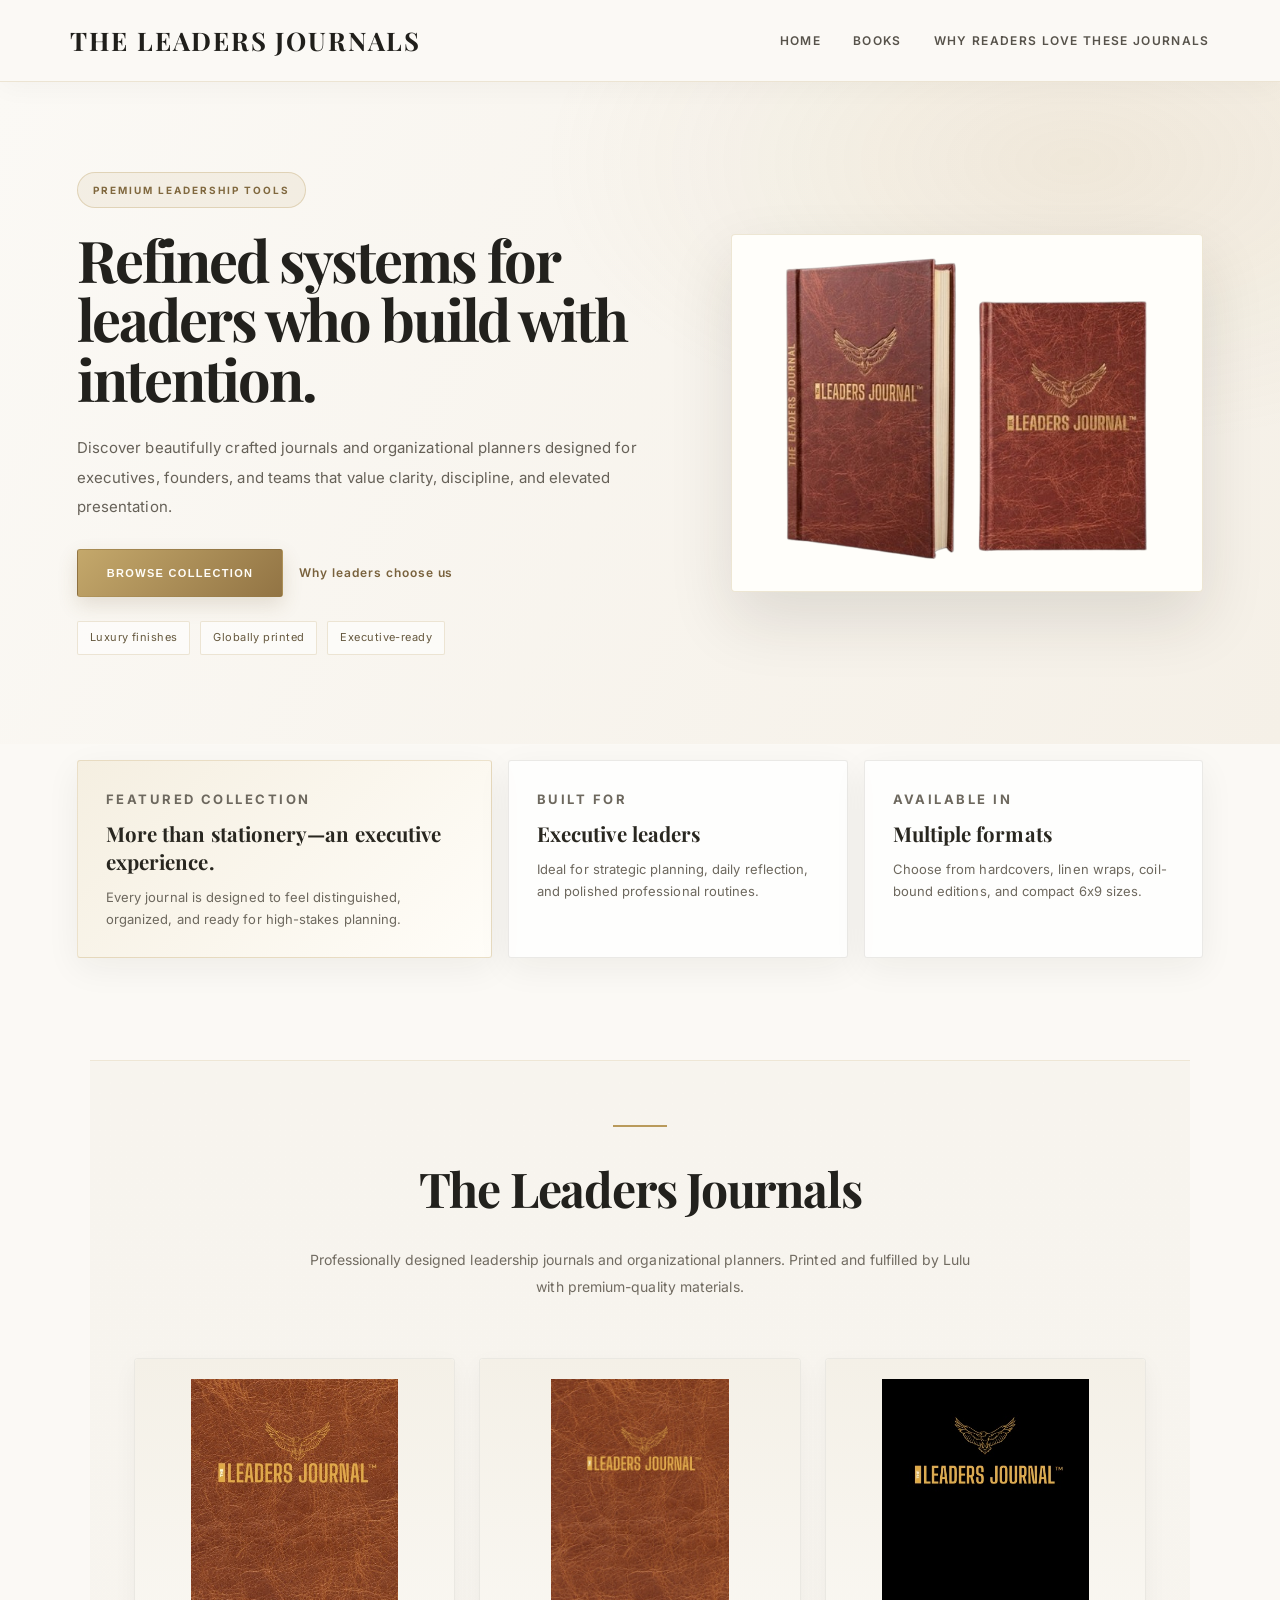
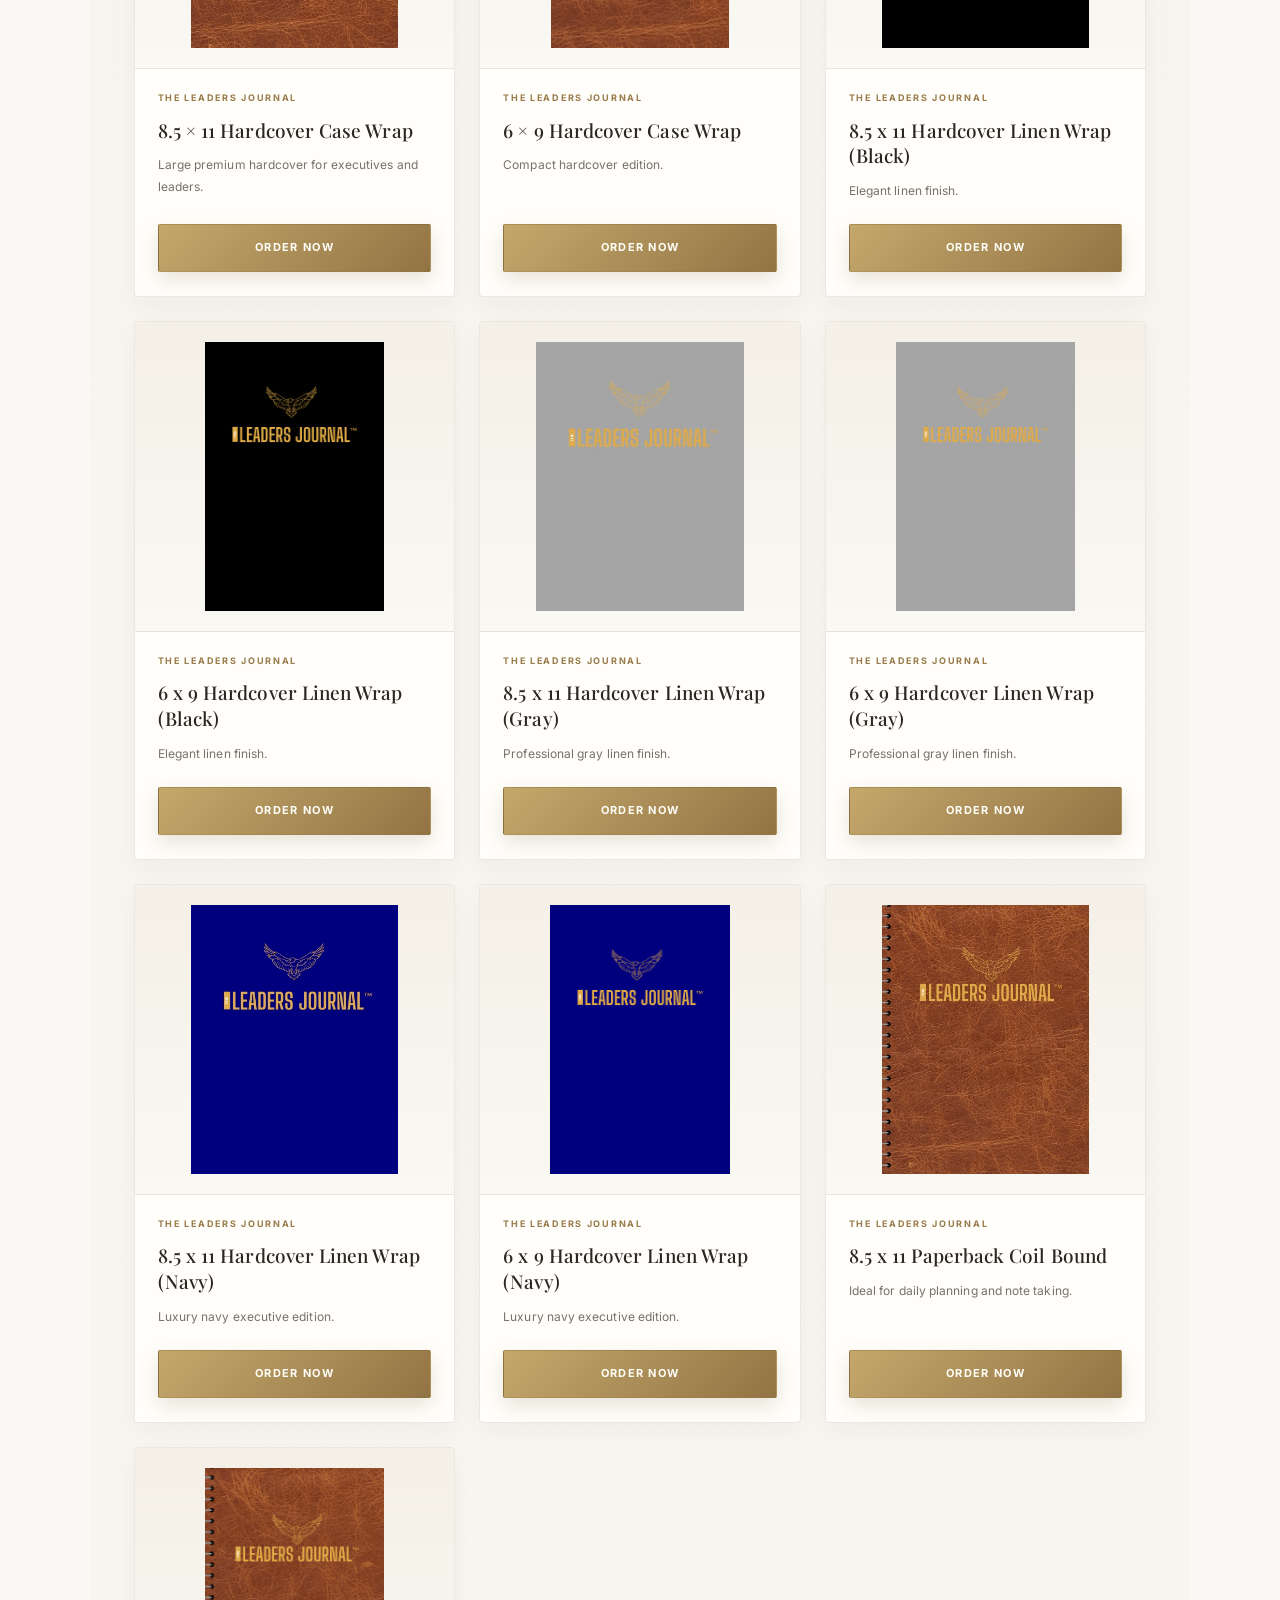
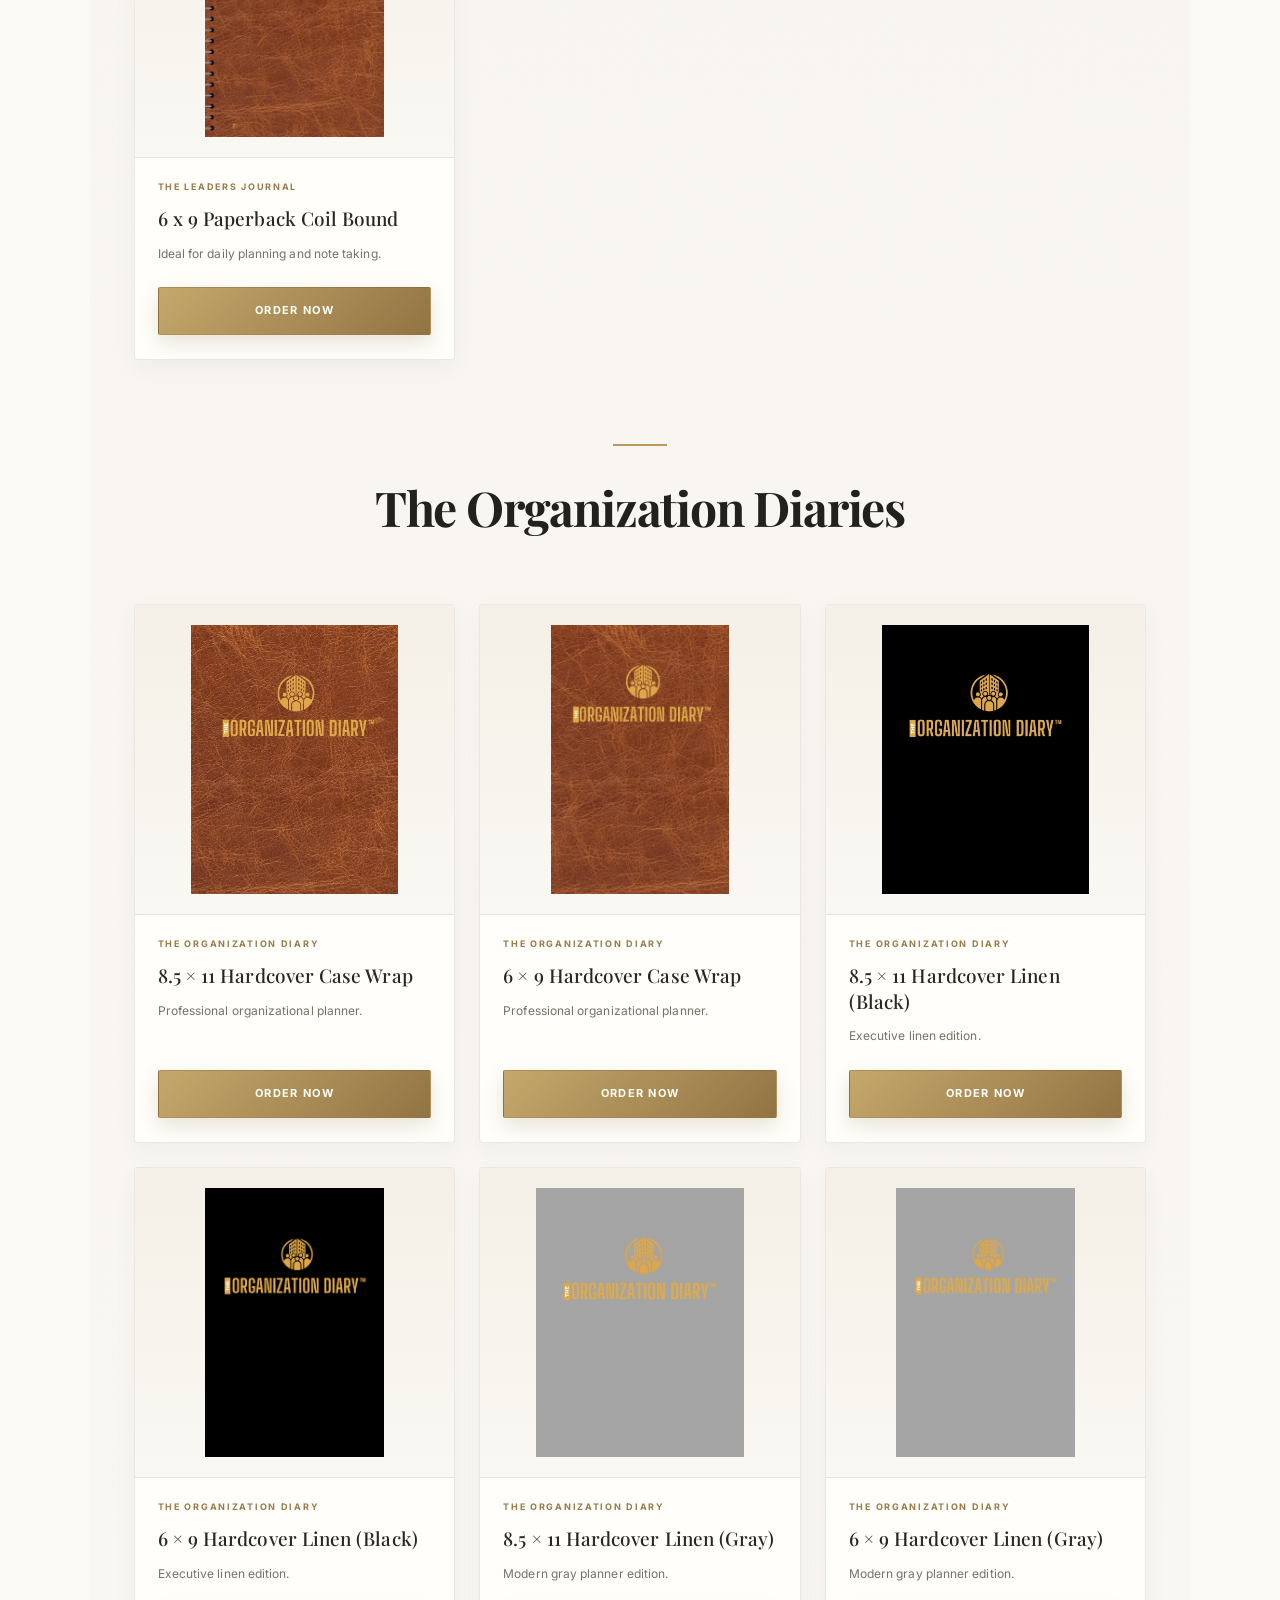
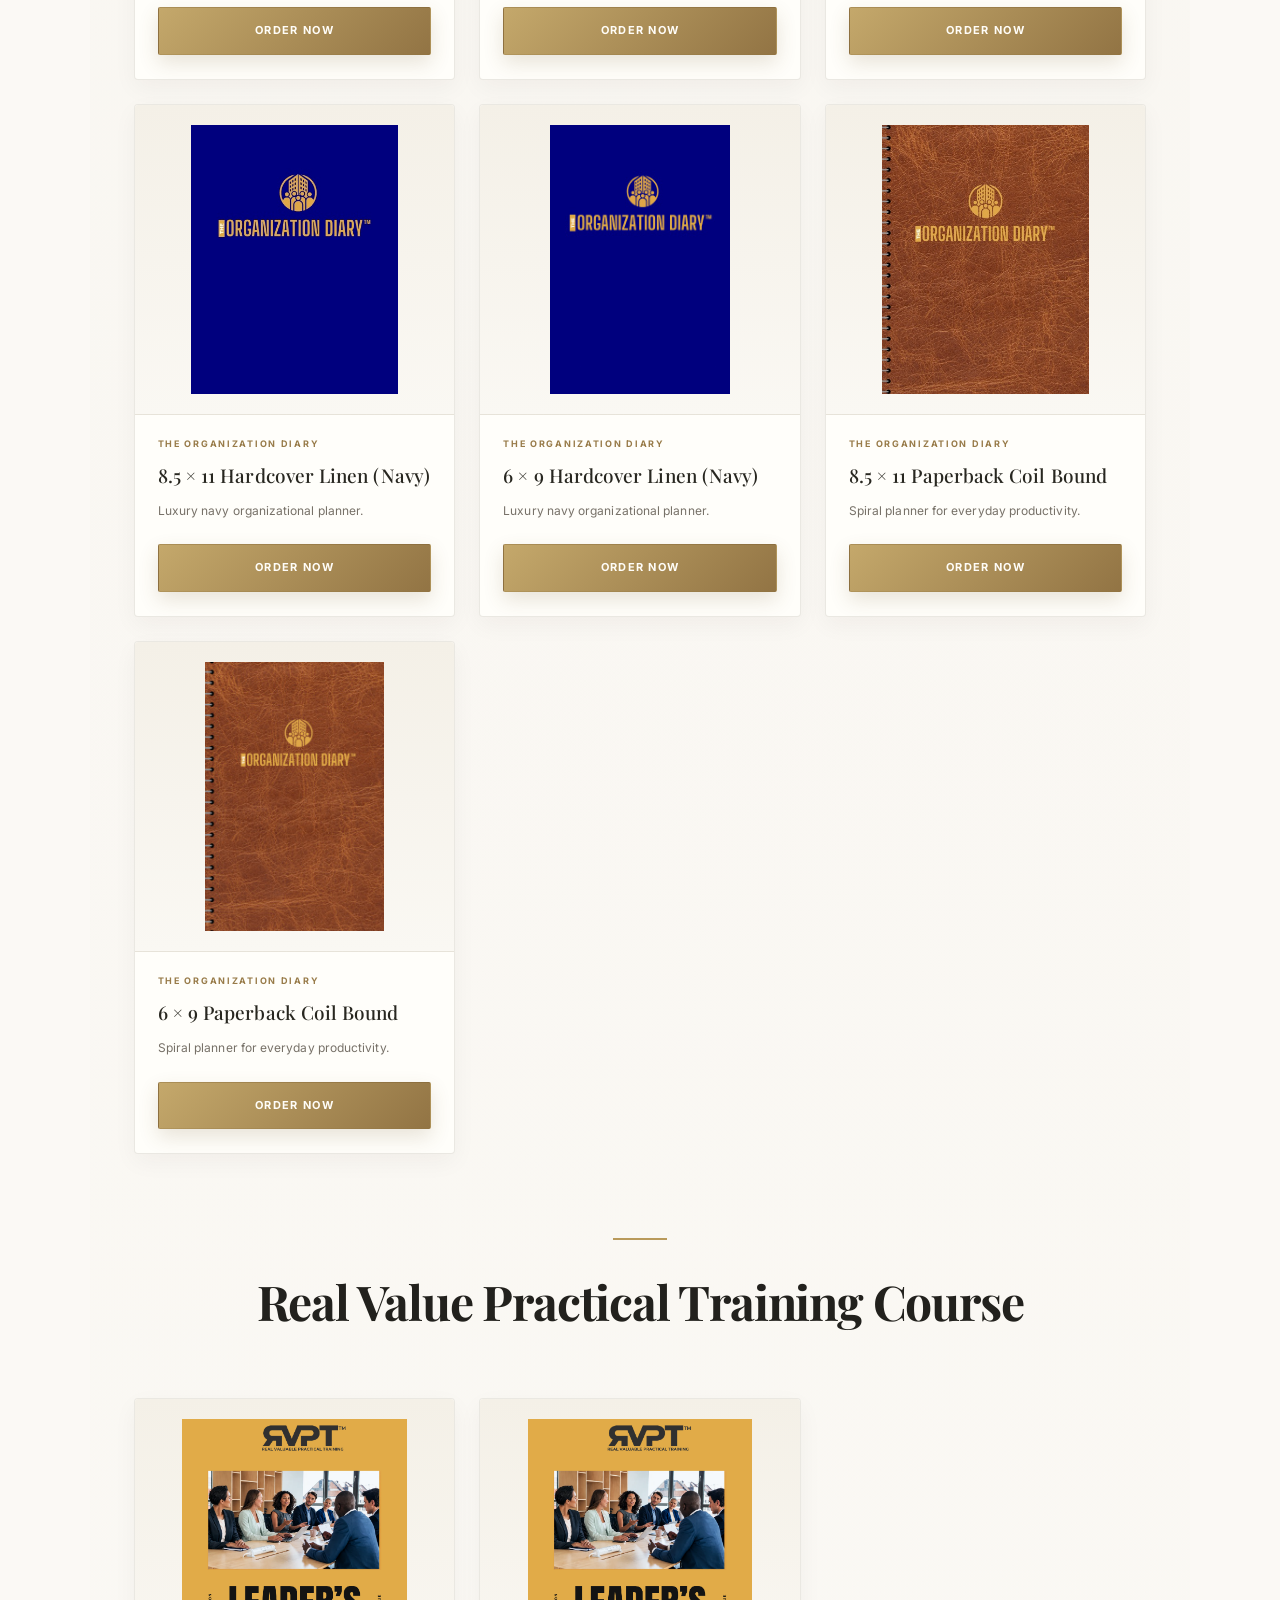
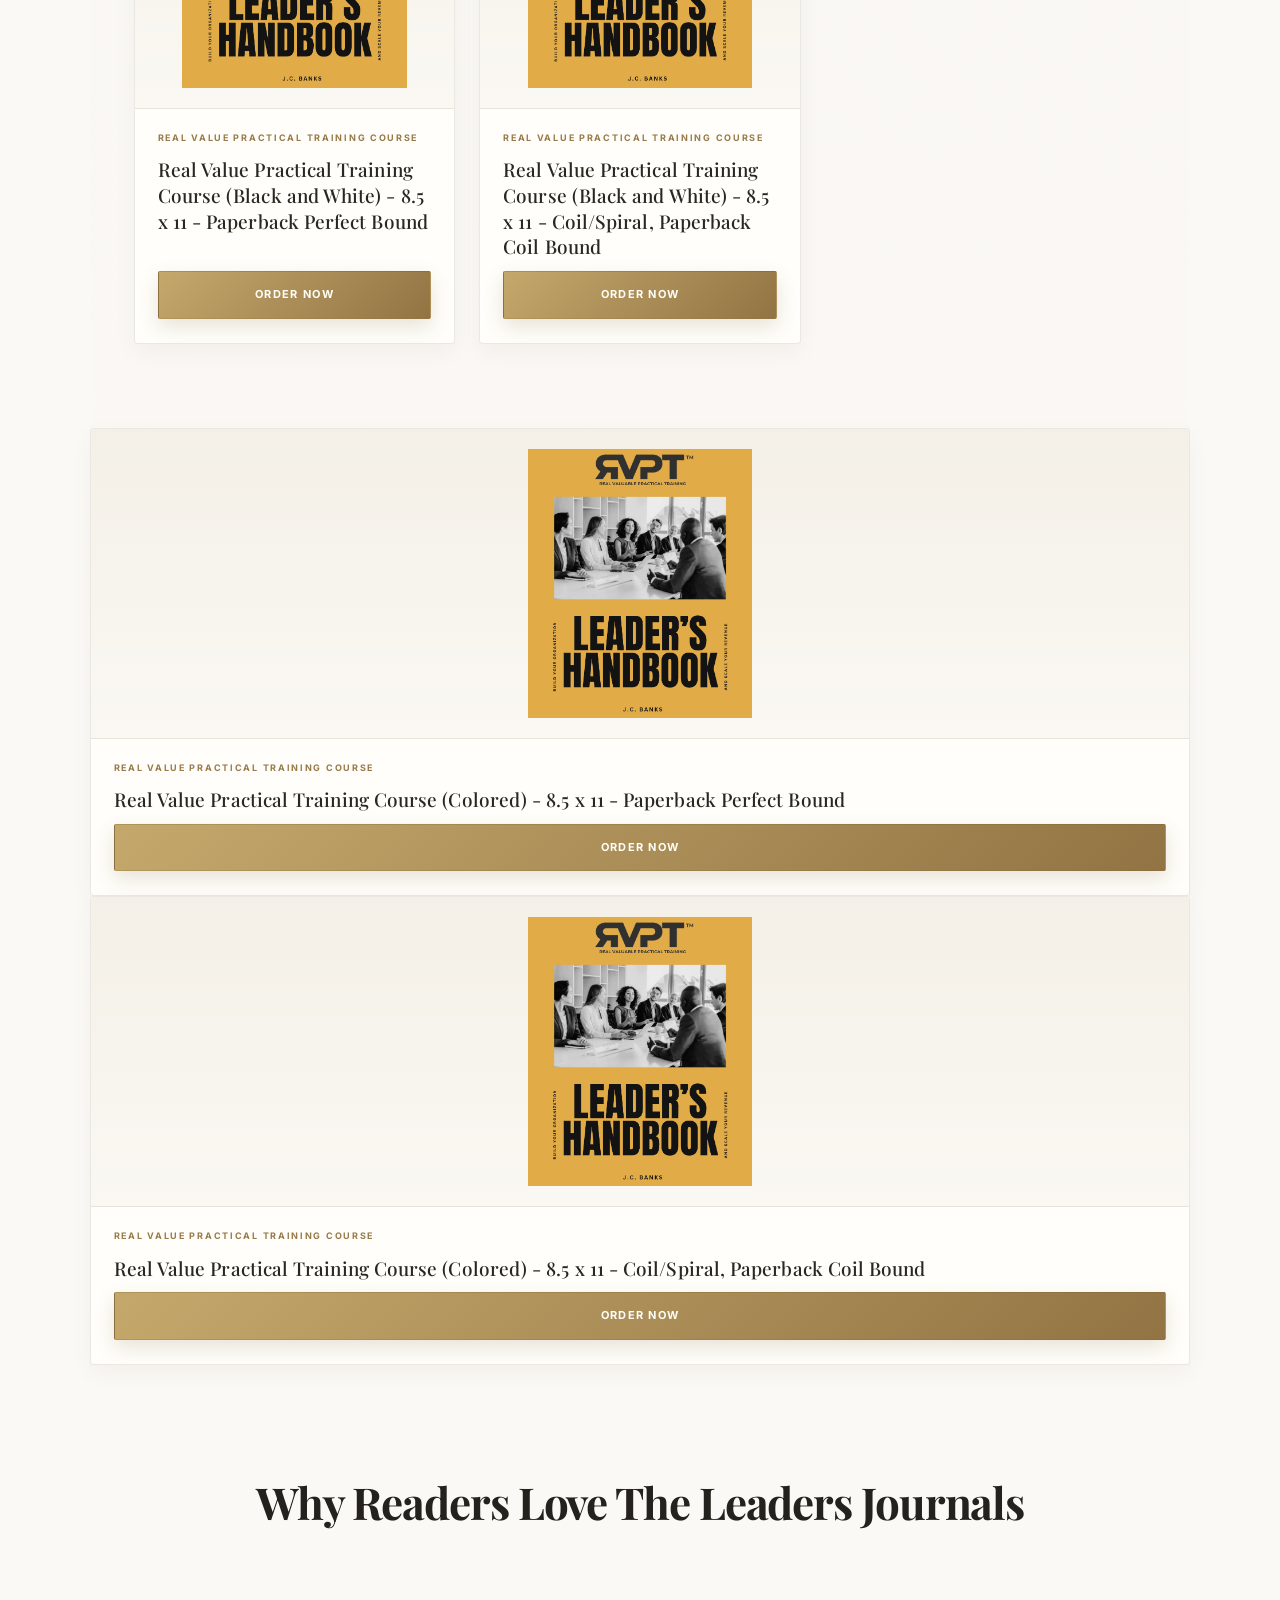
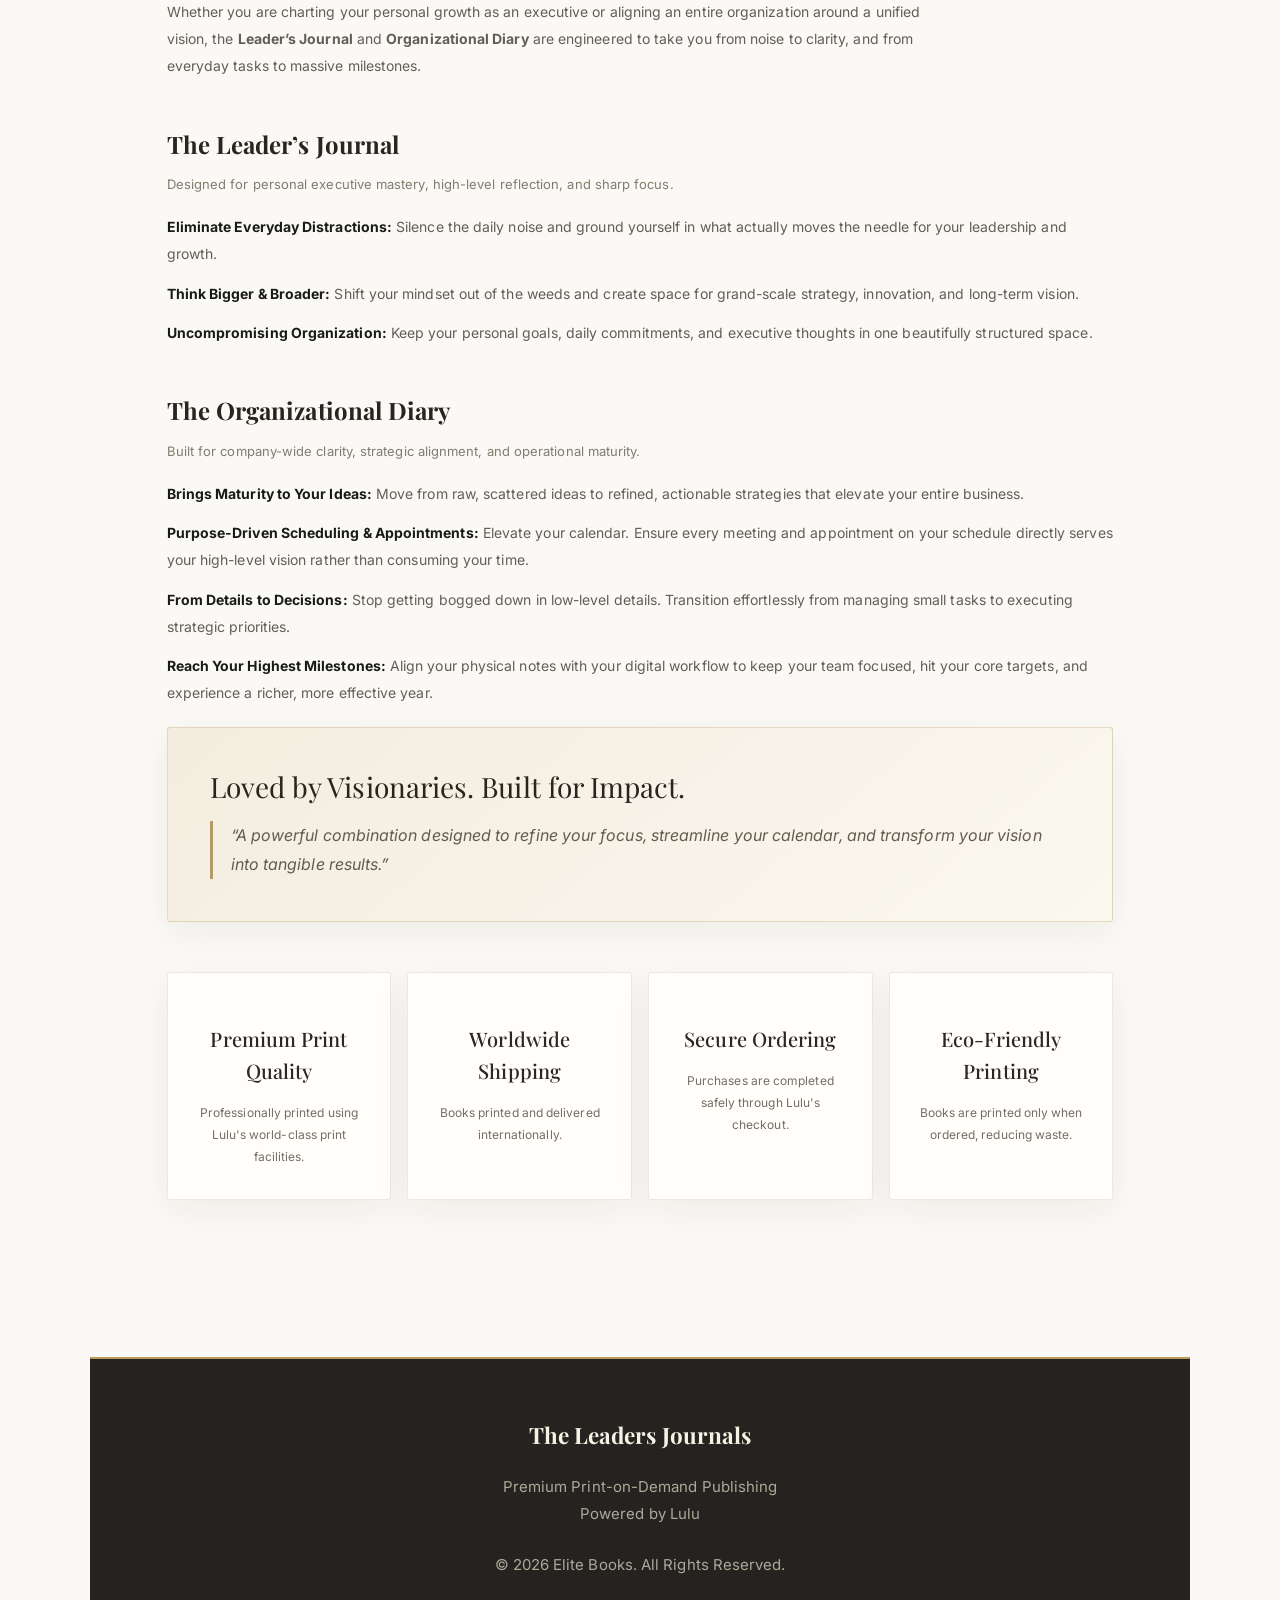
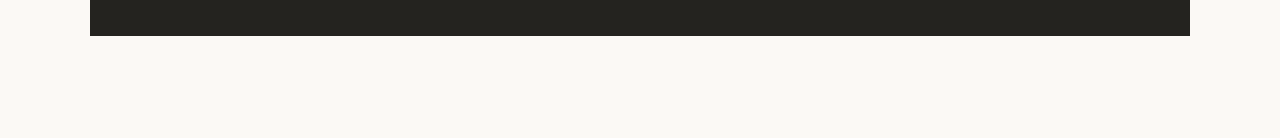
==== commit 5d47ce51: "Update images of RVPT" ====
--- a/index.html
+++ b/index.html
@@ -591,7 +591,7 @@
     <div class="collection-grid">
 
         <div class="book-card">
-            <img src="images/real-value-practical-training-course-black-and-white-perfect-bound.jpg" alt="Real Value Practical Training Course Black and White Paperback Perfect Bound">
+            <img src="images/Cover page.png" alt="Real Value Practical Training Course Black and White Paperback Perfect Bound">
             <div class="book-content">
                 <span class="series">REAL VALUE PRACTICAL TRAINING COURSE</span>
                 <h3>Real Value Practical Training Course (Black and White) - 8.5 x 11 - Paperback Perfect Bound</h3>
@@ -600,7 +600,17 @@
         </div>
 
         <div class="book-card">
-            <img src="images/real-value-practical-training-course-colored-perfect-bound.jpg" alt="Real Value Practical Training Course Colored Paperback Perfect Bound">
+            <img src="images/Cover page.png" alt="Real Value Practical Training Course Black and White Paperback Coil Bound">
+            <div class="book-content">
+                <span class="series">REAL VALUE PRACTICAL TRAINING COURSE</span>
+                <h3>Real Value Practical Training Course (Black and White) - 8.5 x 11 - Coil/Spiral, Paperback Coil Bound</h3>
+                <a href="https://www.lulu.com/shop/jc-banks/real-value-practical-training-course-black-and-white-85-x-11-coilspiral-paperback-coil-bound/paperback/product-rmqvvrq.html?page=1&pageSize=4" target="_blank" class="order-btn" rel="noopener noreferrer">Order Now</a>
+            </div>
+        </div>
+
+    </div>
+        <div class="book-card">
+            <img src="images/Cover page (2).png" alt="Real Value Practical Training Course Colored Paperback Perfect Bound">
             <div class="book-content">
                 <span class="series">REAL VALUE PRACTICAL TRAINING COURSE</span>
                 <h3>Real Value Practical Training Course (Colored) - 8.5 x 11 - Paperback Perfect Bound</h3>
@@ -609,7 +619,7 @@
         </div>
 
         <div class="book-card">
-            <img src="images/real-value-practical-training-course-colored-coil-bound.jpg" alt="Real Value Practical Training Course Colored Paperback Coil Bound">
+            <img src="images/Cover page (2).png" alt="Real Value Practical Training Course Colored Paperback Coil Bound">
             <div class="book-content">
                 <span class="series">REAL VALUE PRACTICAL TRAINING COURSE</span>
                 <h3>Real Value Practical Training Course (Colored) - 8.5 x 11 - Coil/Spiral, Paperback Coil Bound</h3>
@@ -617,16 +627,6 @@
             </div>
         </div>
 
-        <div class="book-card">
-            <img src="images/real-value-practical-training-course-black-and-white-coil-bound.jpg" alt="Real Value Practical Training Course Black and White Paperback Coil Bound">
-            <div class="book-content">
-                <span class="series">REAL VALUE PRACTICAL TRAINING COURSE</span>
-                <h3>Real Value Practical Training Course (Black and White) - 8.5 x 11 - Coil/Spiral, Paperback Coil Bound</h3>
-                <a href="https://www.lulu.com/shop/jc-banks/real-value-practical-training-course-black-and-white-85-x-11-coilspiral-paperback-coil-bound/paperback/product-rmqvvrq.html?page=1&pageSize=4" target="_blank" class="order-btn" rel="noopener noreferrer">Order Now</a>
-            </div>
-        </div>
-
-    </div>
 
 </section>
 
@@ -757,4 +757,4 @@
 
 <script src="animations.js"></script>
 </body>
-</html>+</html>
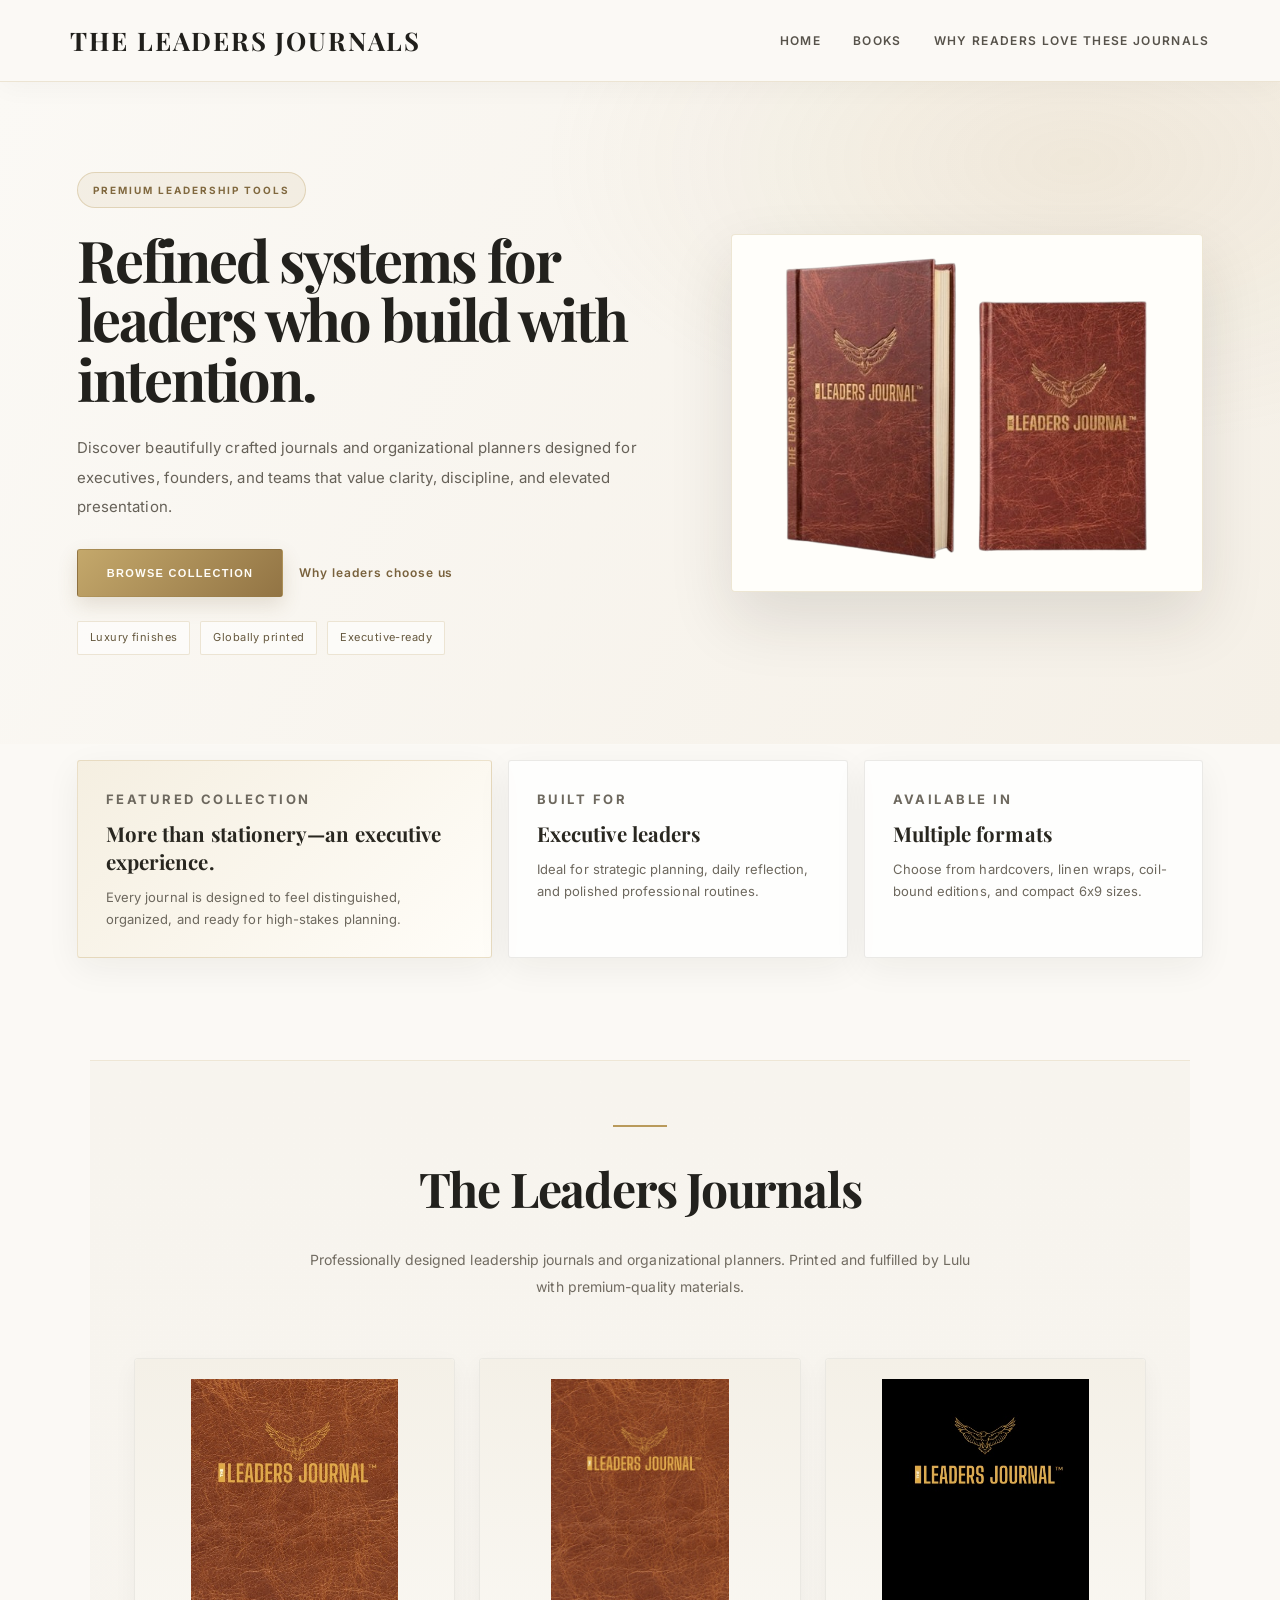
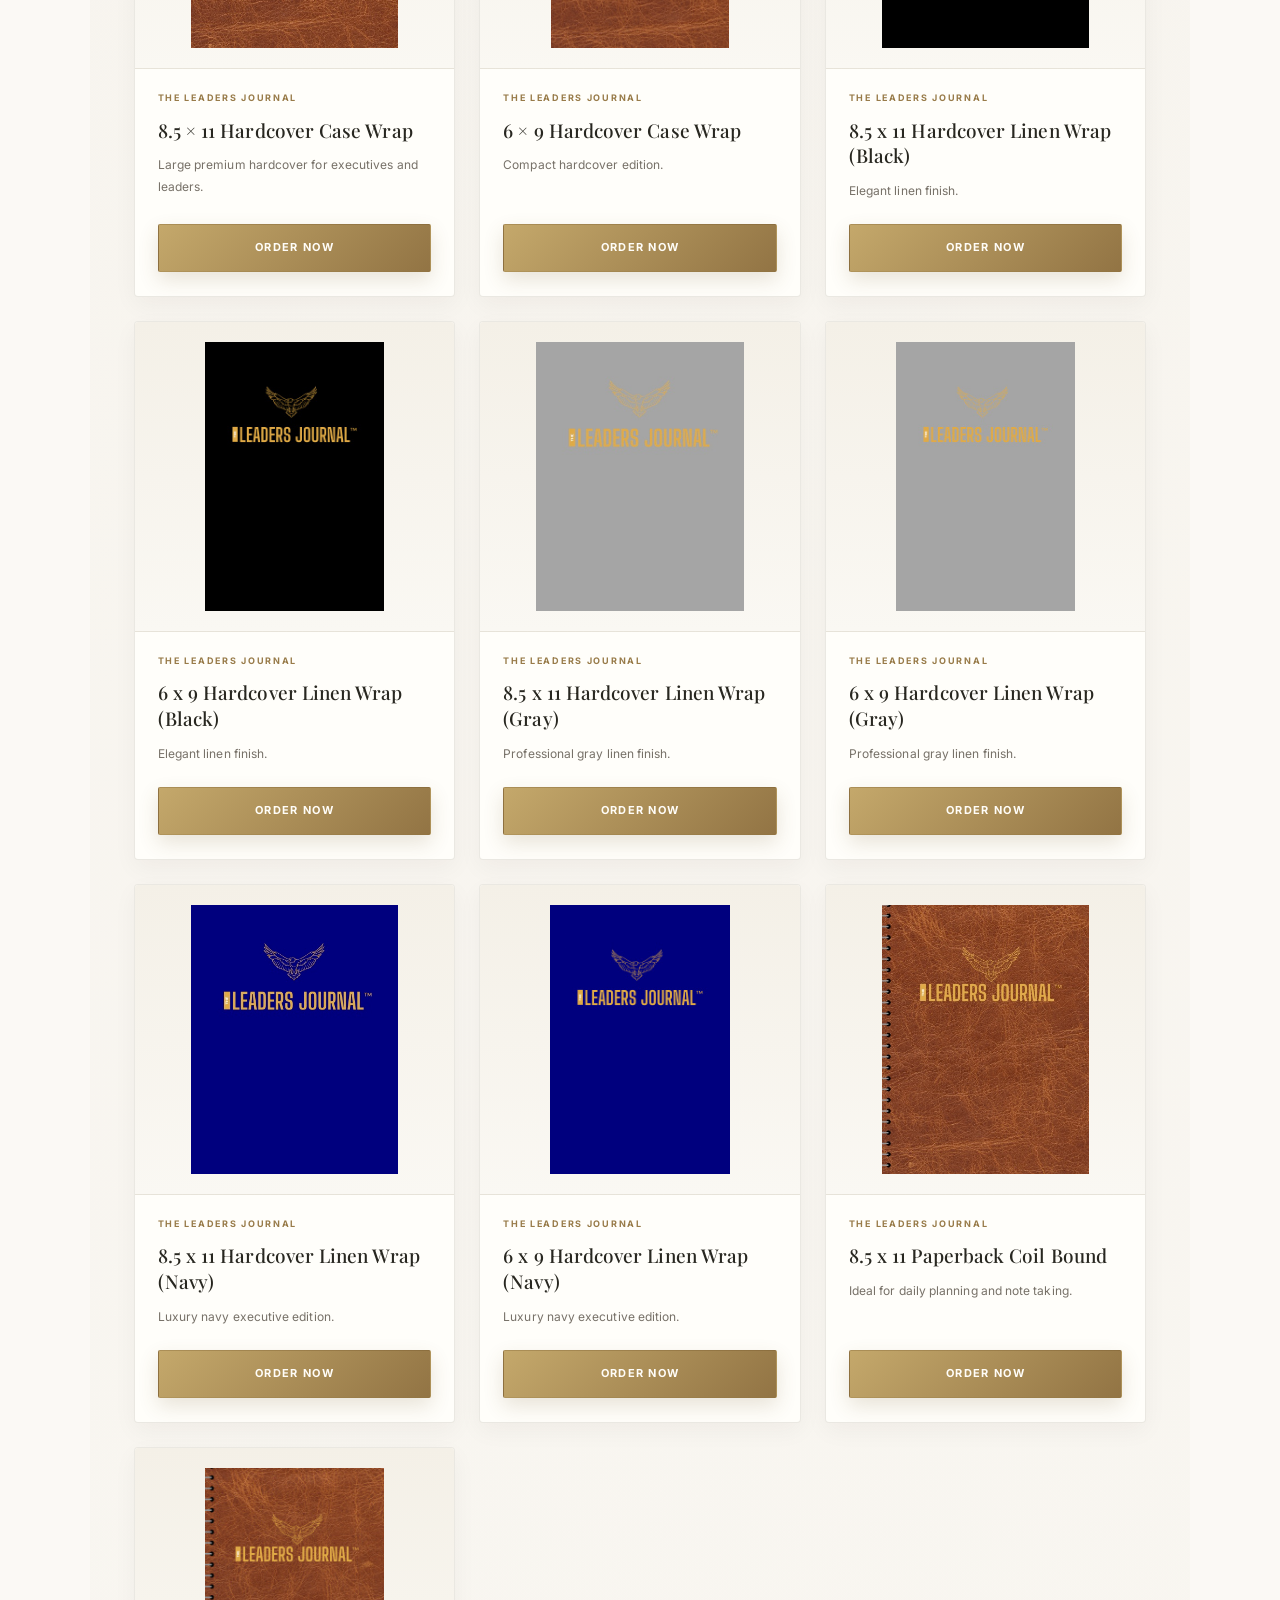
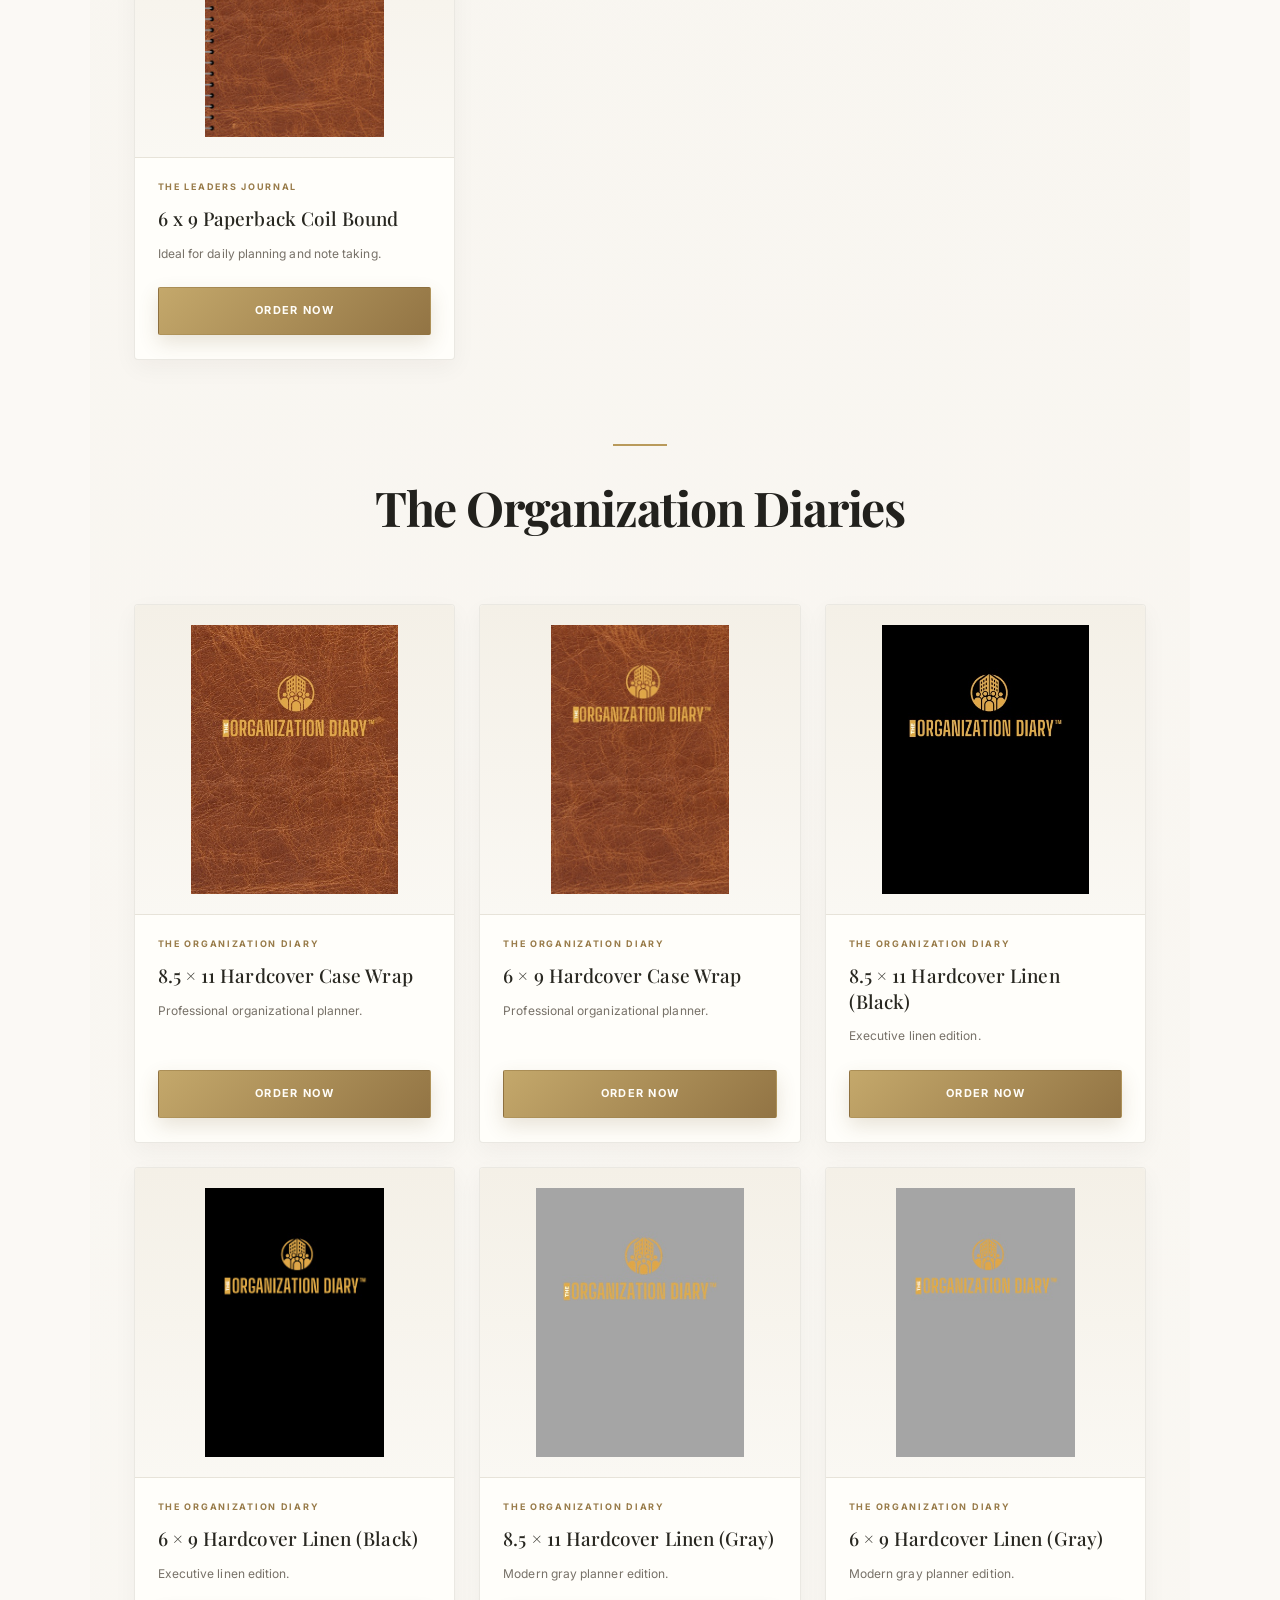
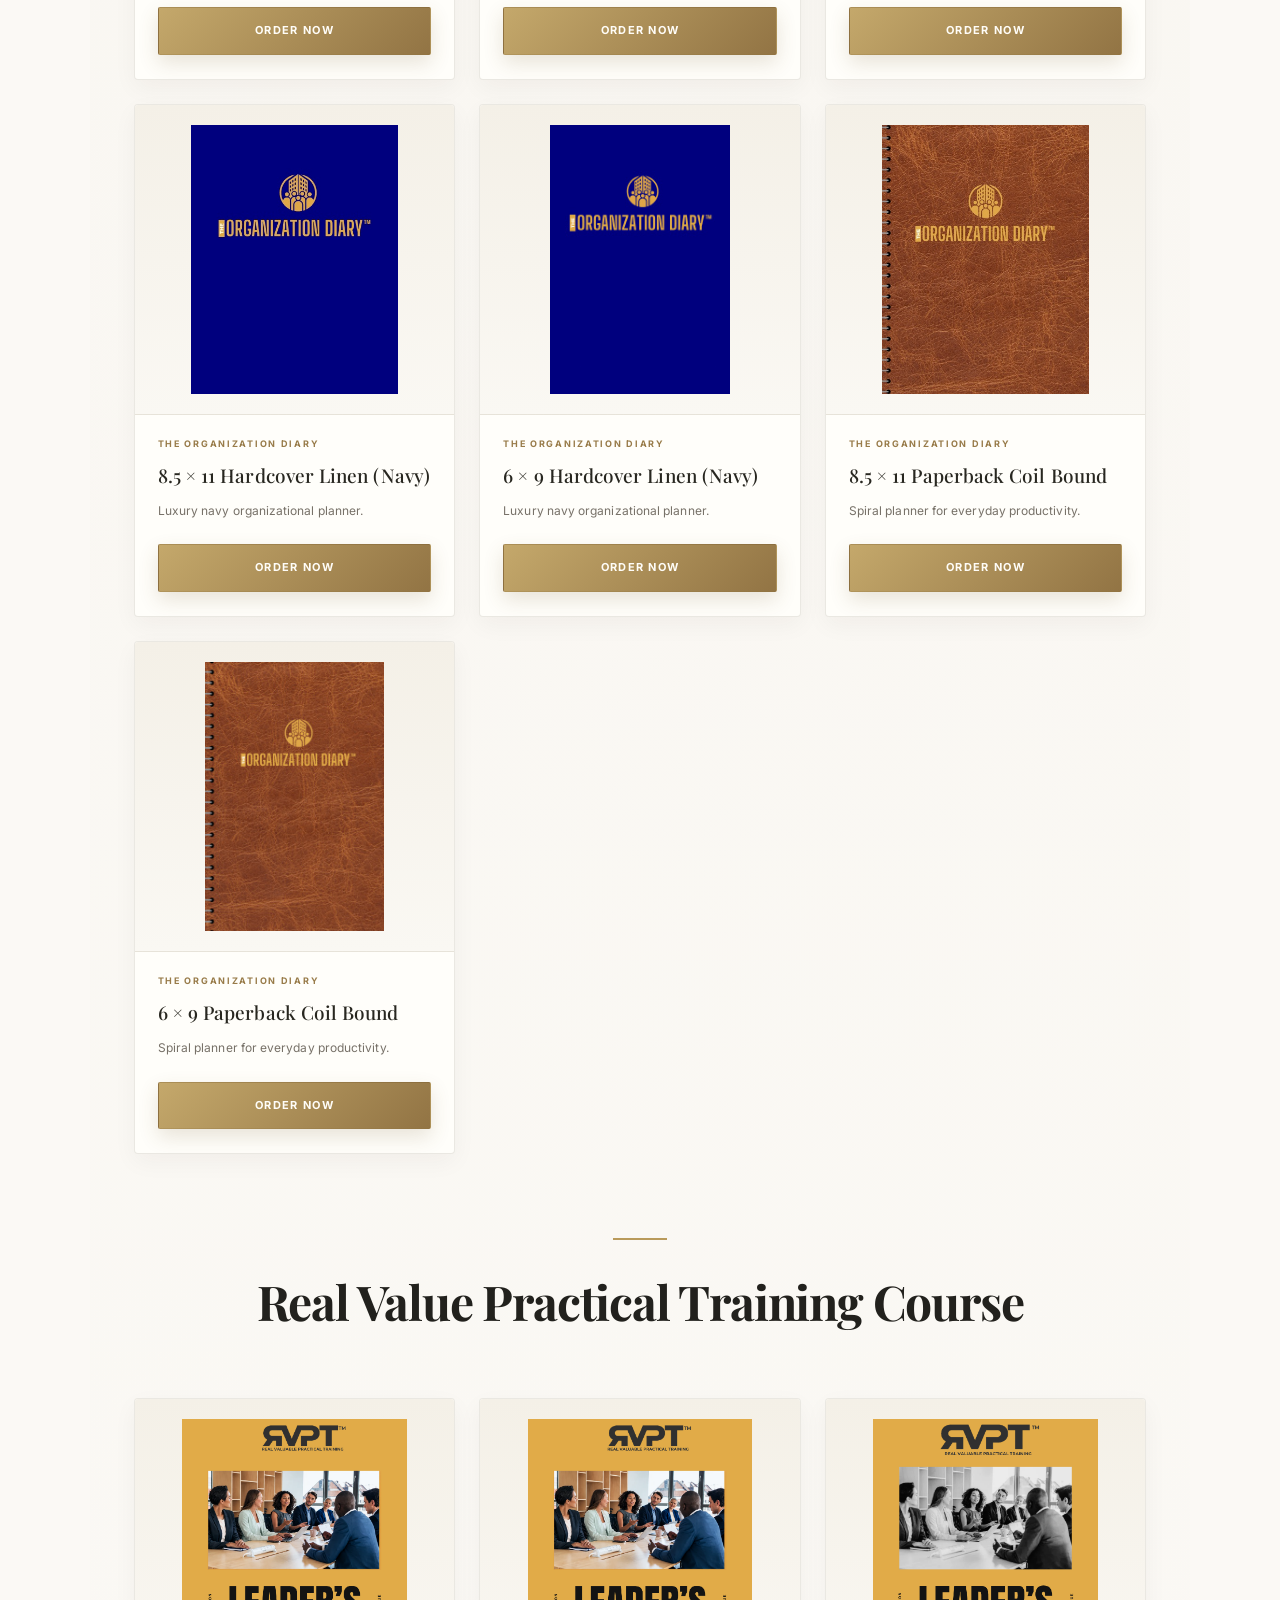
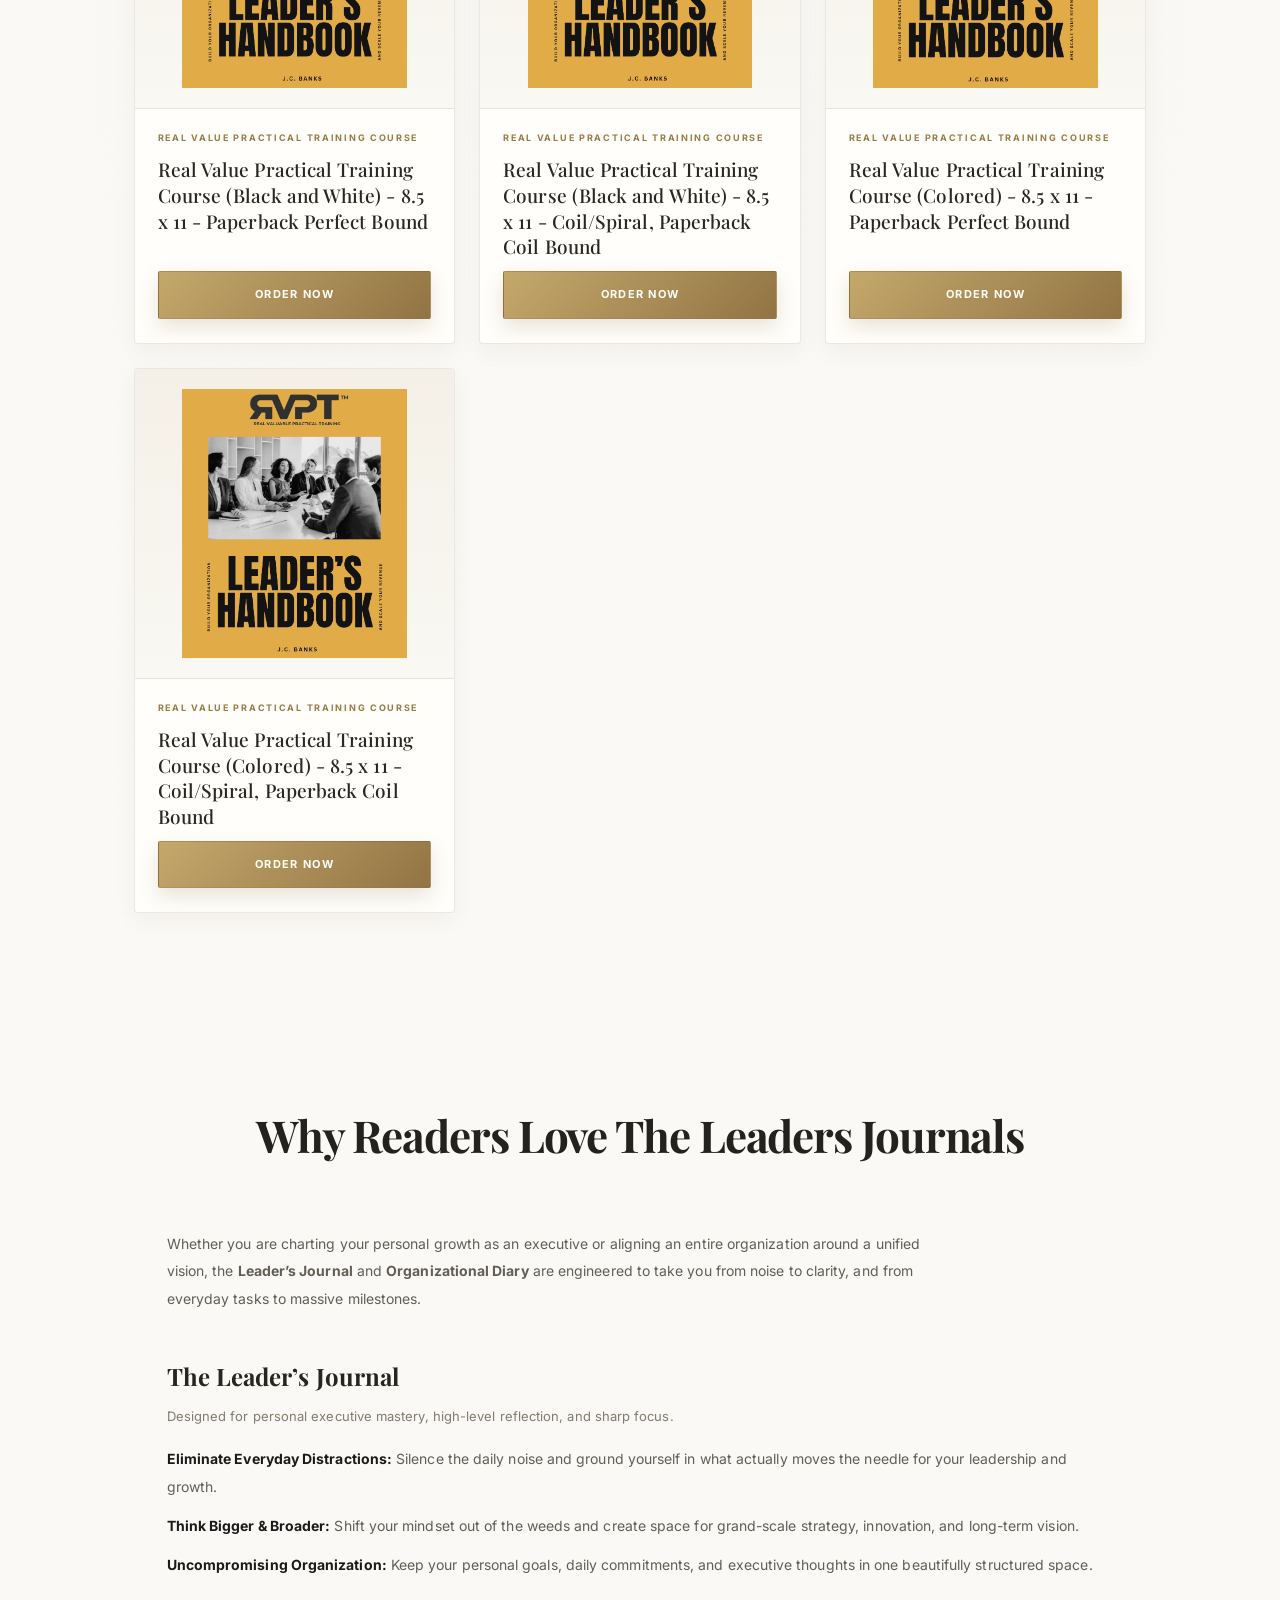
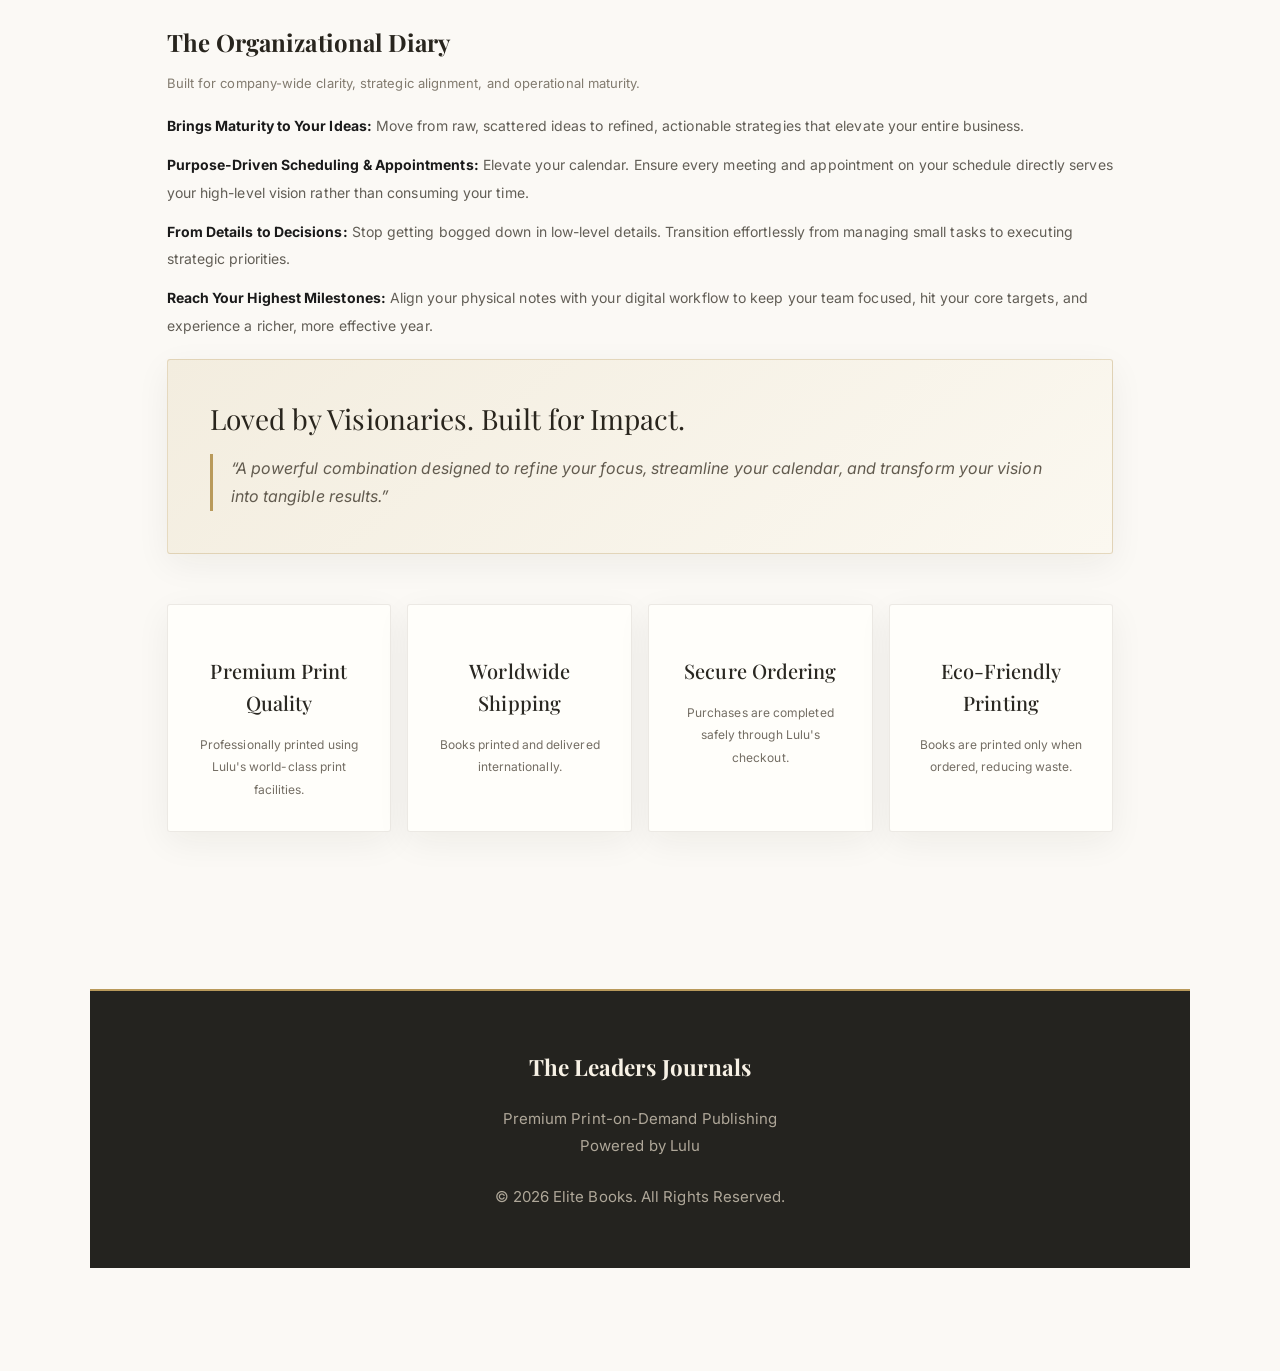
==== commit 1ae32aa3: "Update changes of closing" ====
--- a/index.html
+++ b/index.html
@@ -607,8 +607,6 @@
                 <a href="https://www.lulu.com/shop/jc-banks/real-value-practical-training-course-black-and-white-85-x-11-coilspiral-paperback-coil-bound/paperback/product-rmqvvrq.html?page=1&pageSize=4" target="_blank" class="order-btn" rel="noopener noreferrer">Order Now</a>
             </div>
         </div>
-
-    </div>
         <div class="book-card">
             <img src="images/Cover page (2).png" alt="Real Value Practical Training Course Colored Paperback Perfect Bound">
             <div class="book-content">
@@ -626,7 +624,7 @@
                 <a href="https://www.lulu.com/shop/jc-banks/real-value-practical-training-course-colored-85-x-11-coilspiral-paperback-coil-bound/paperback/product-45gyvm9.html?page=1&pageSize=4" target="_blank" class="order-btn" rel="noopener noreferrer">Order Now</a>
             </div>
         </div>
-
+  </div>
 
 </section>
 
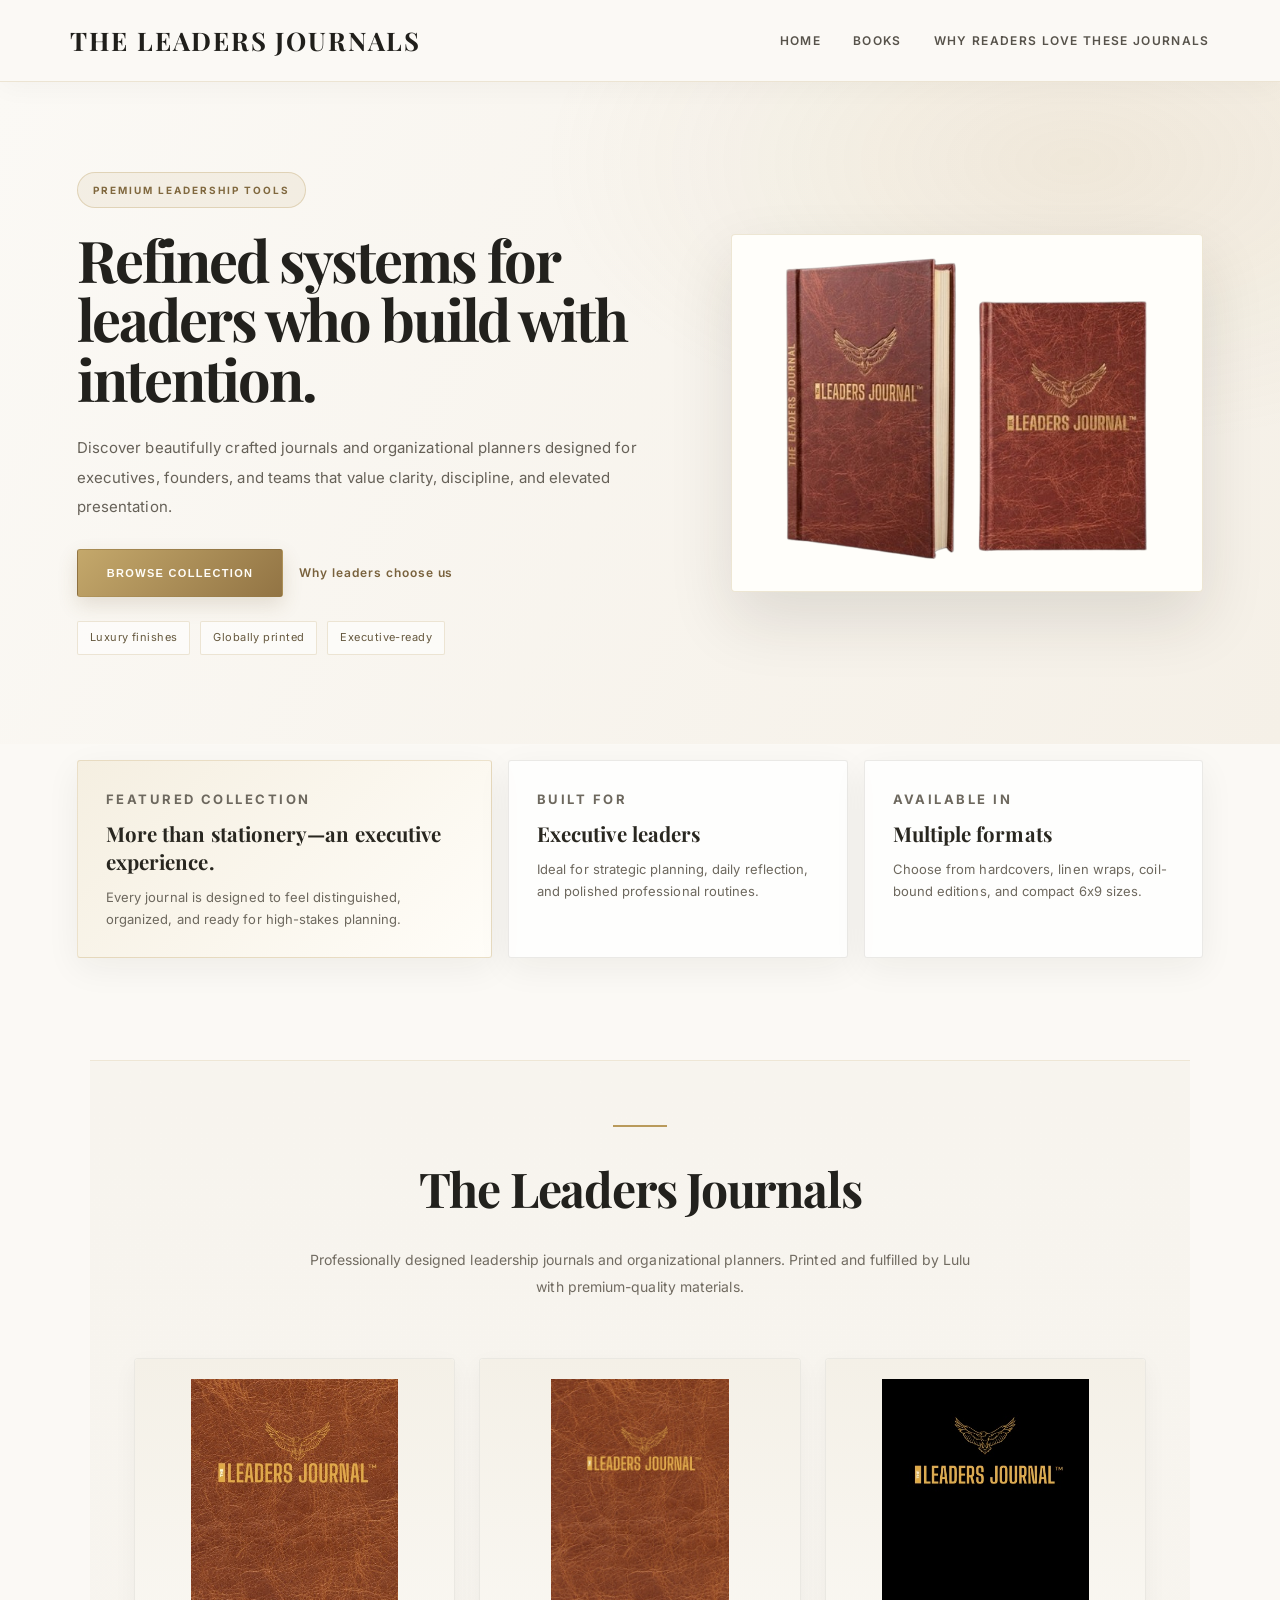
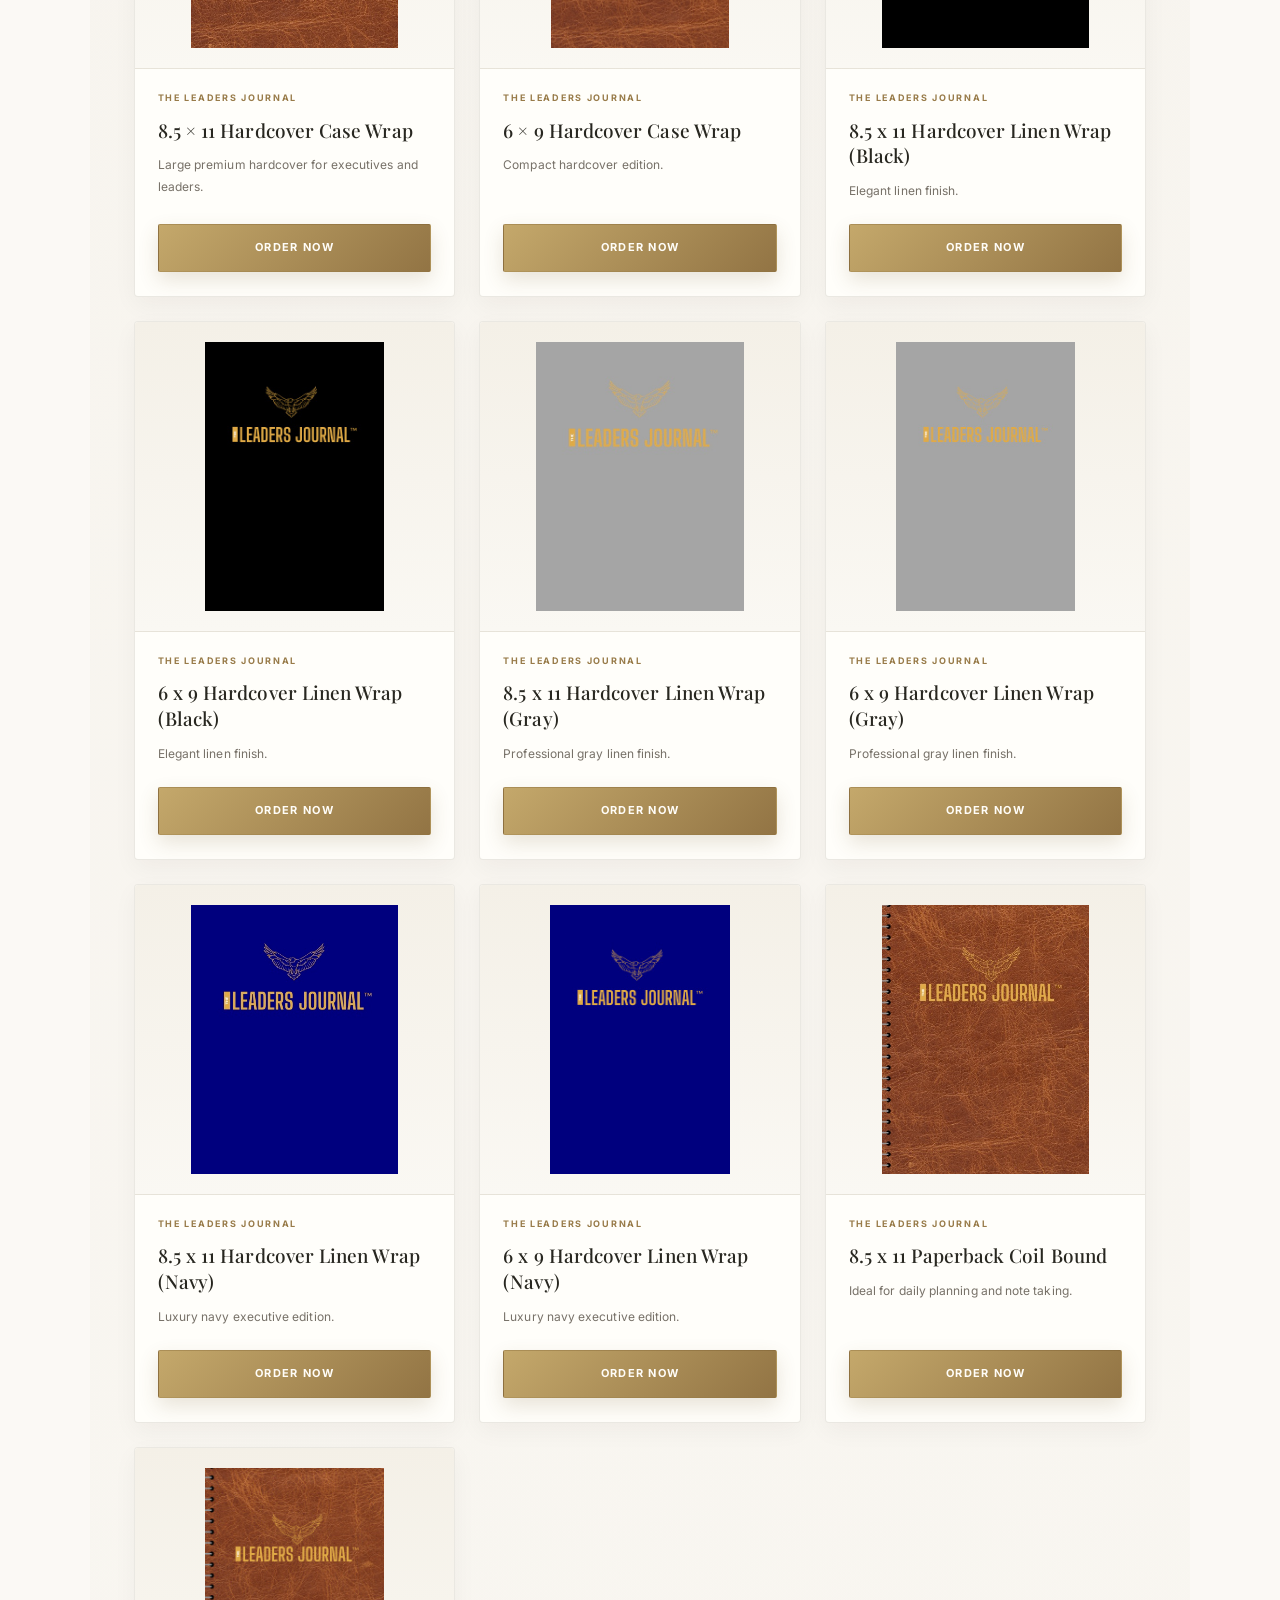
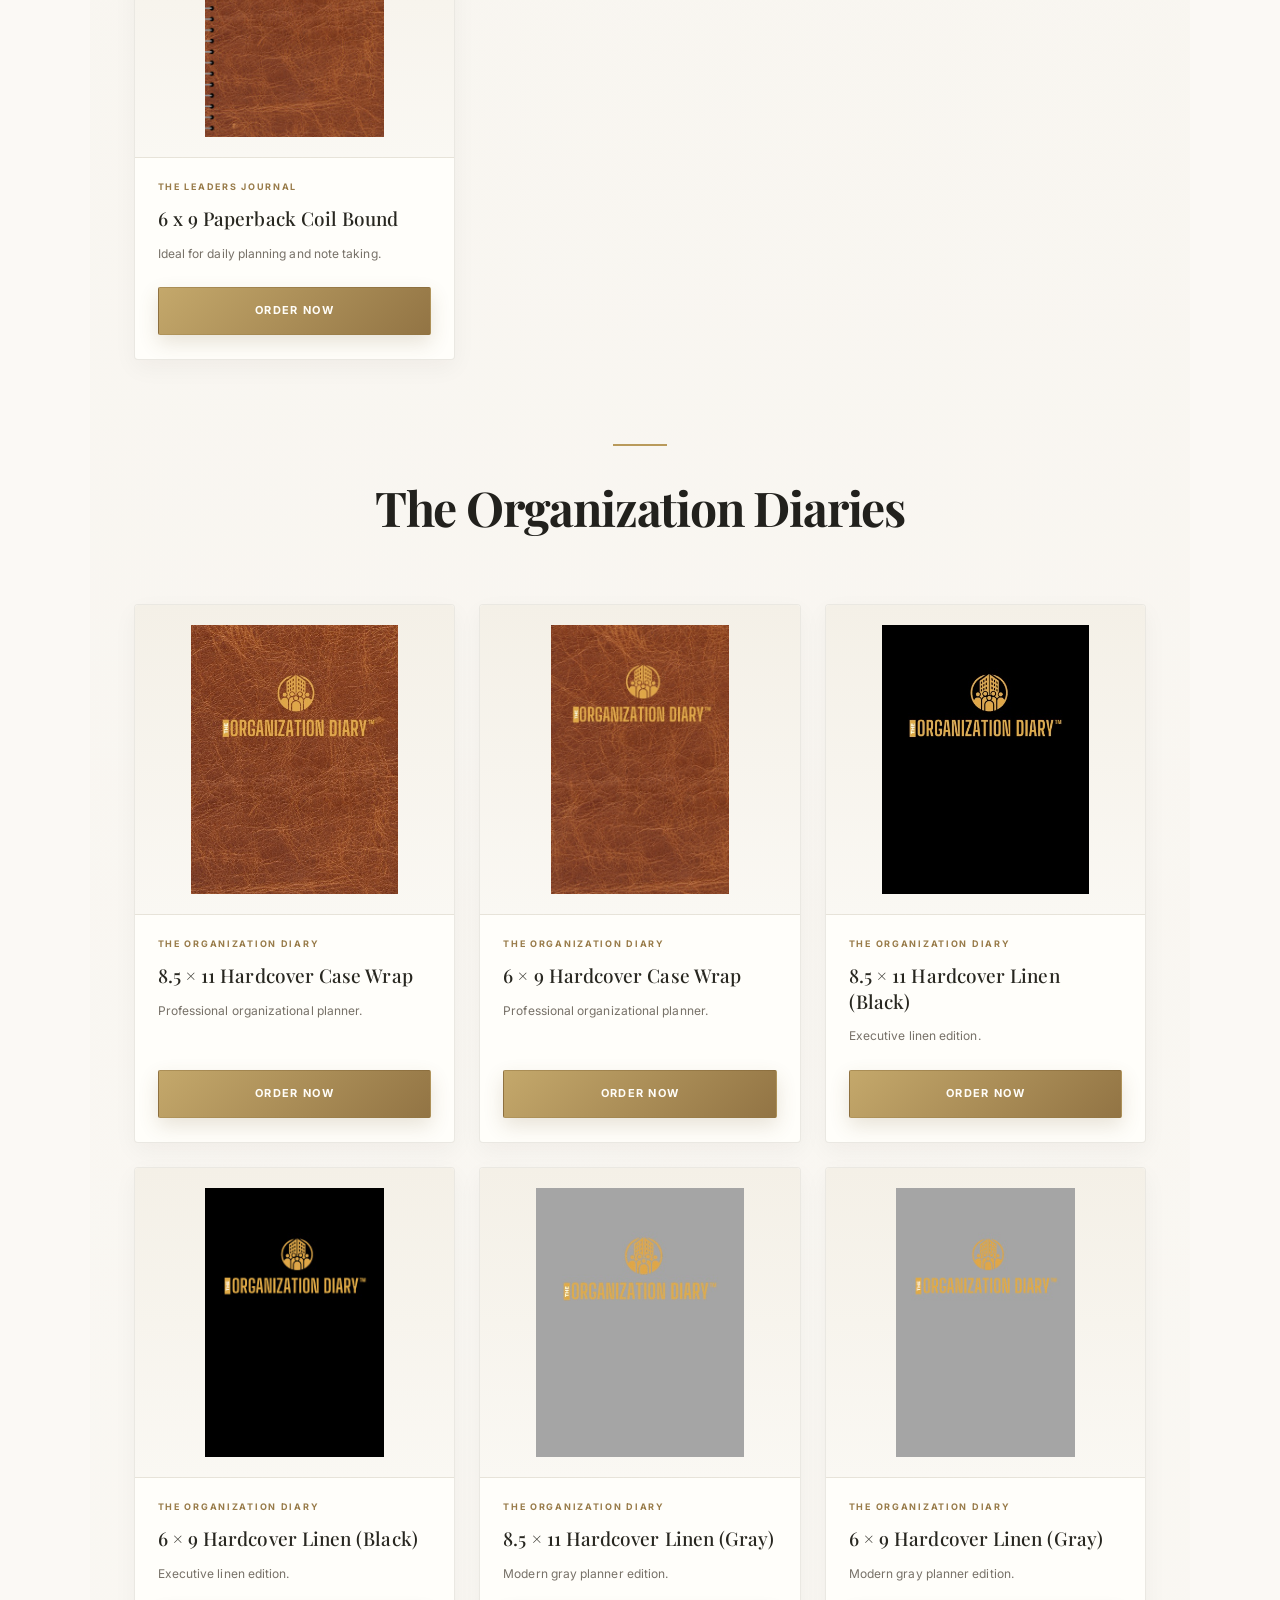
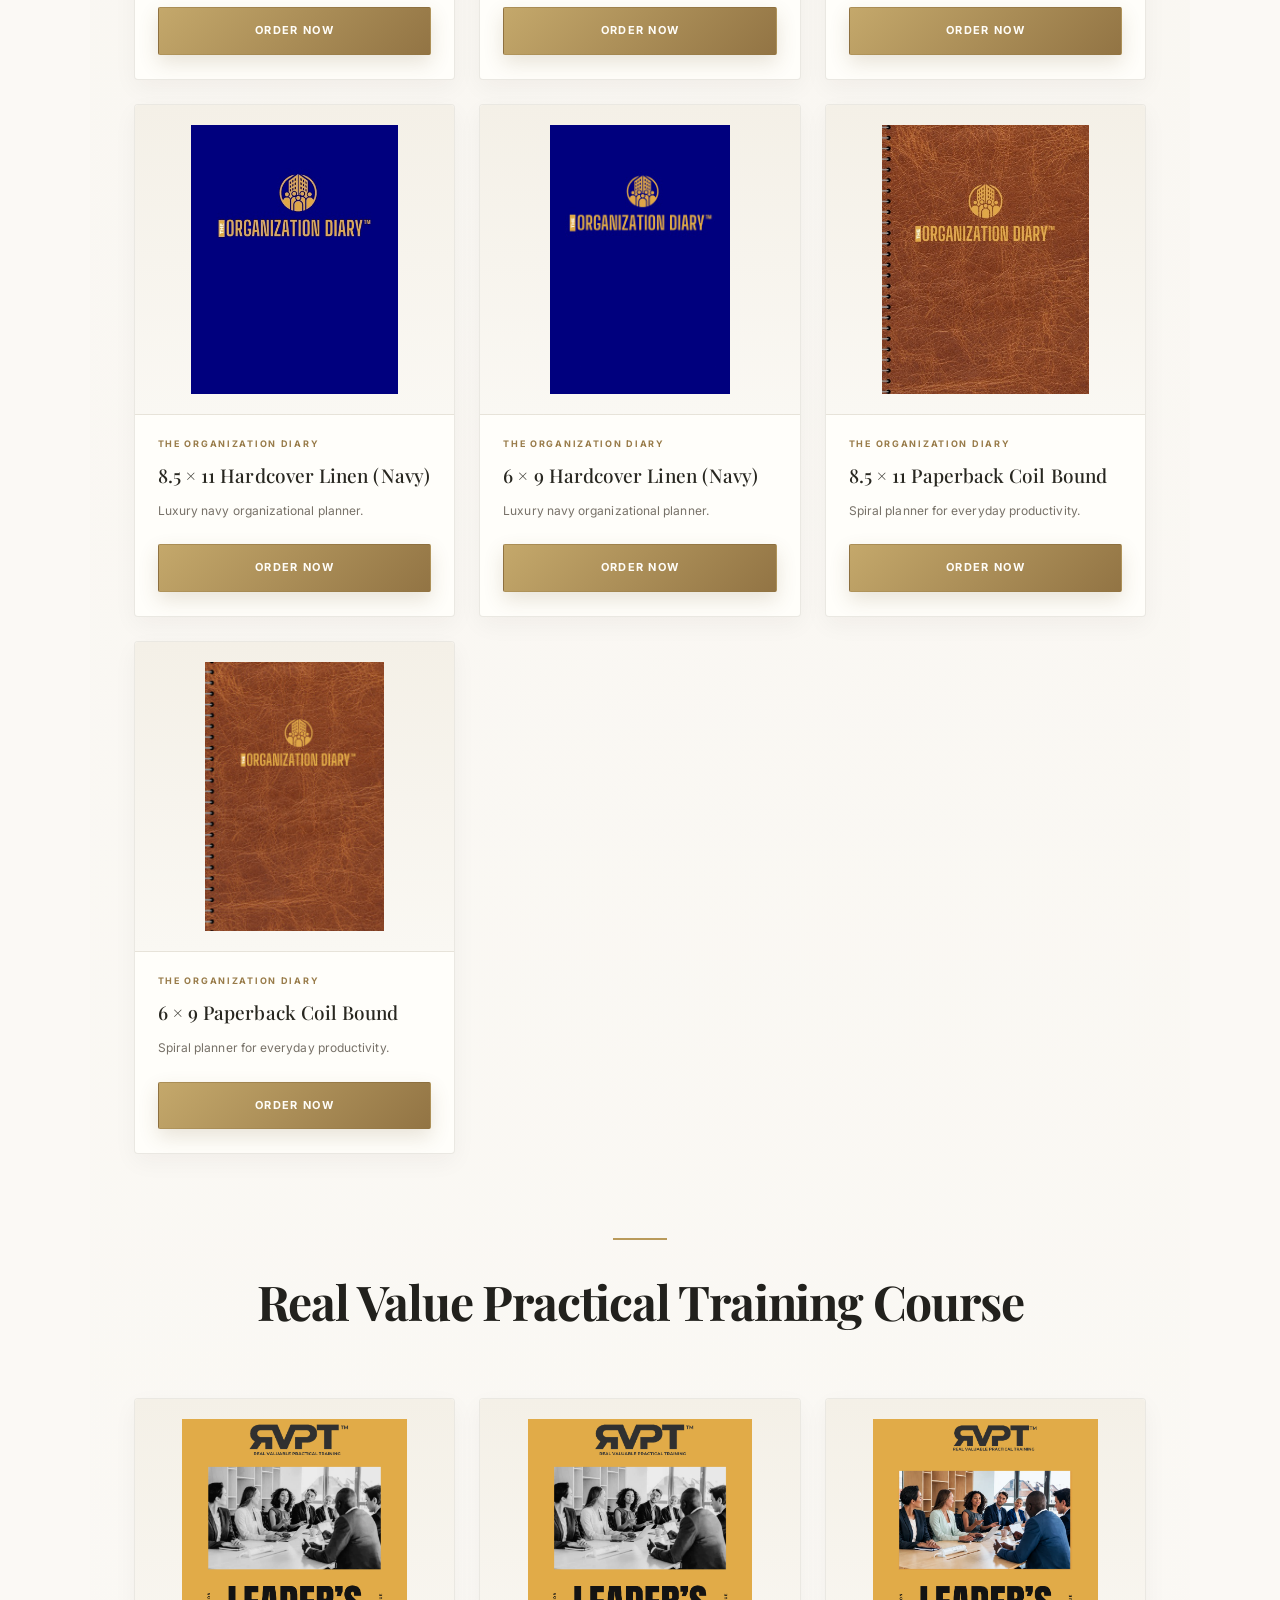
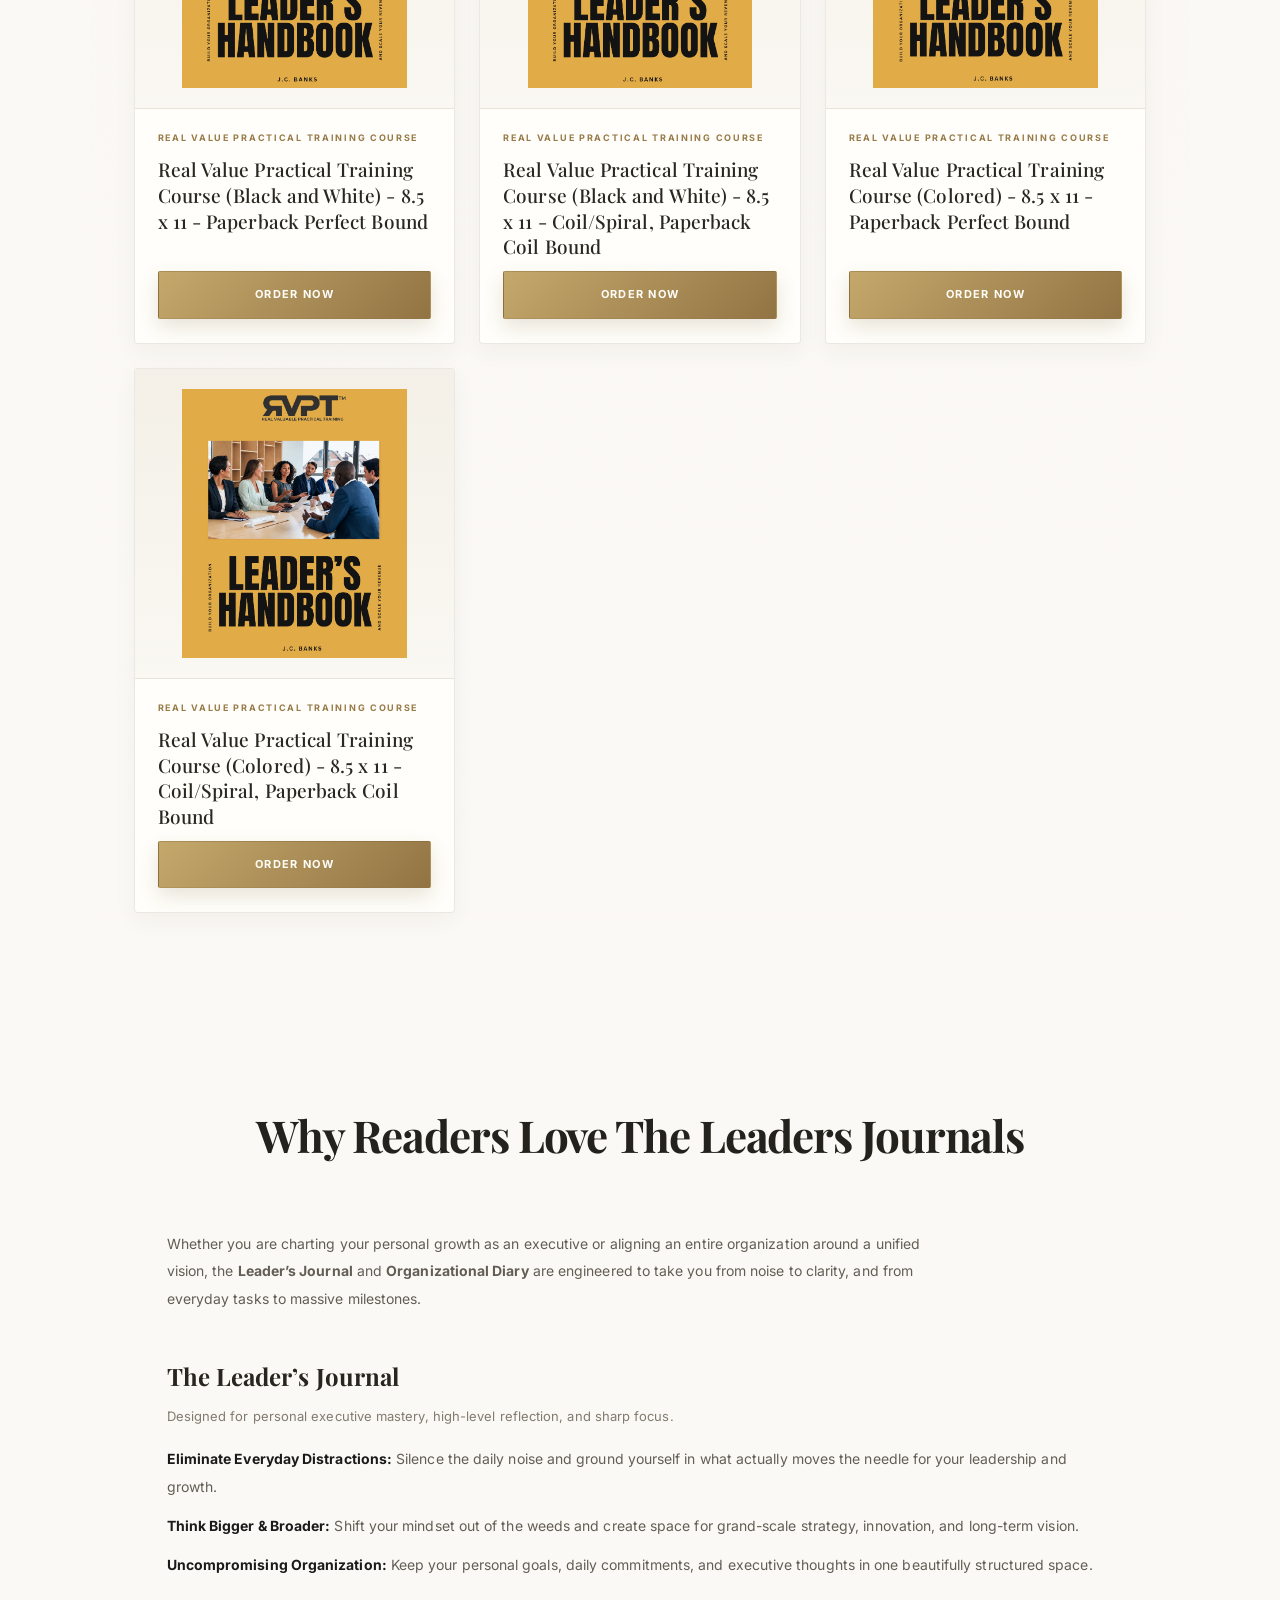
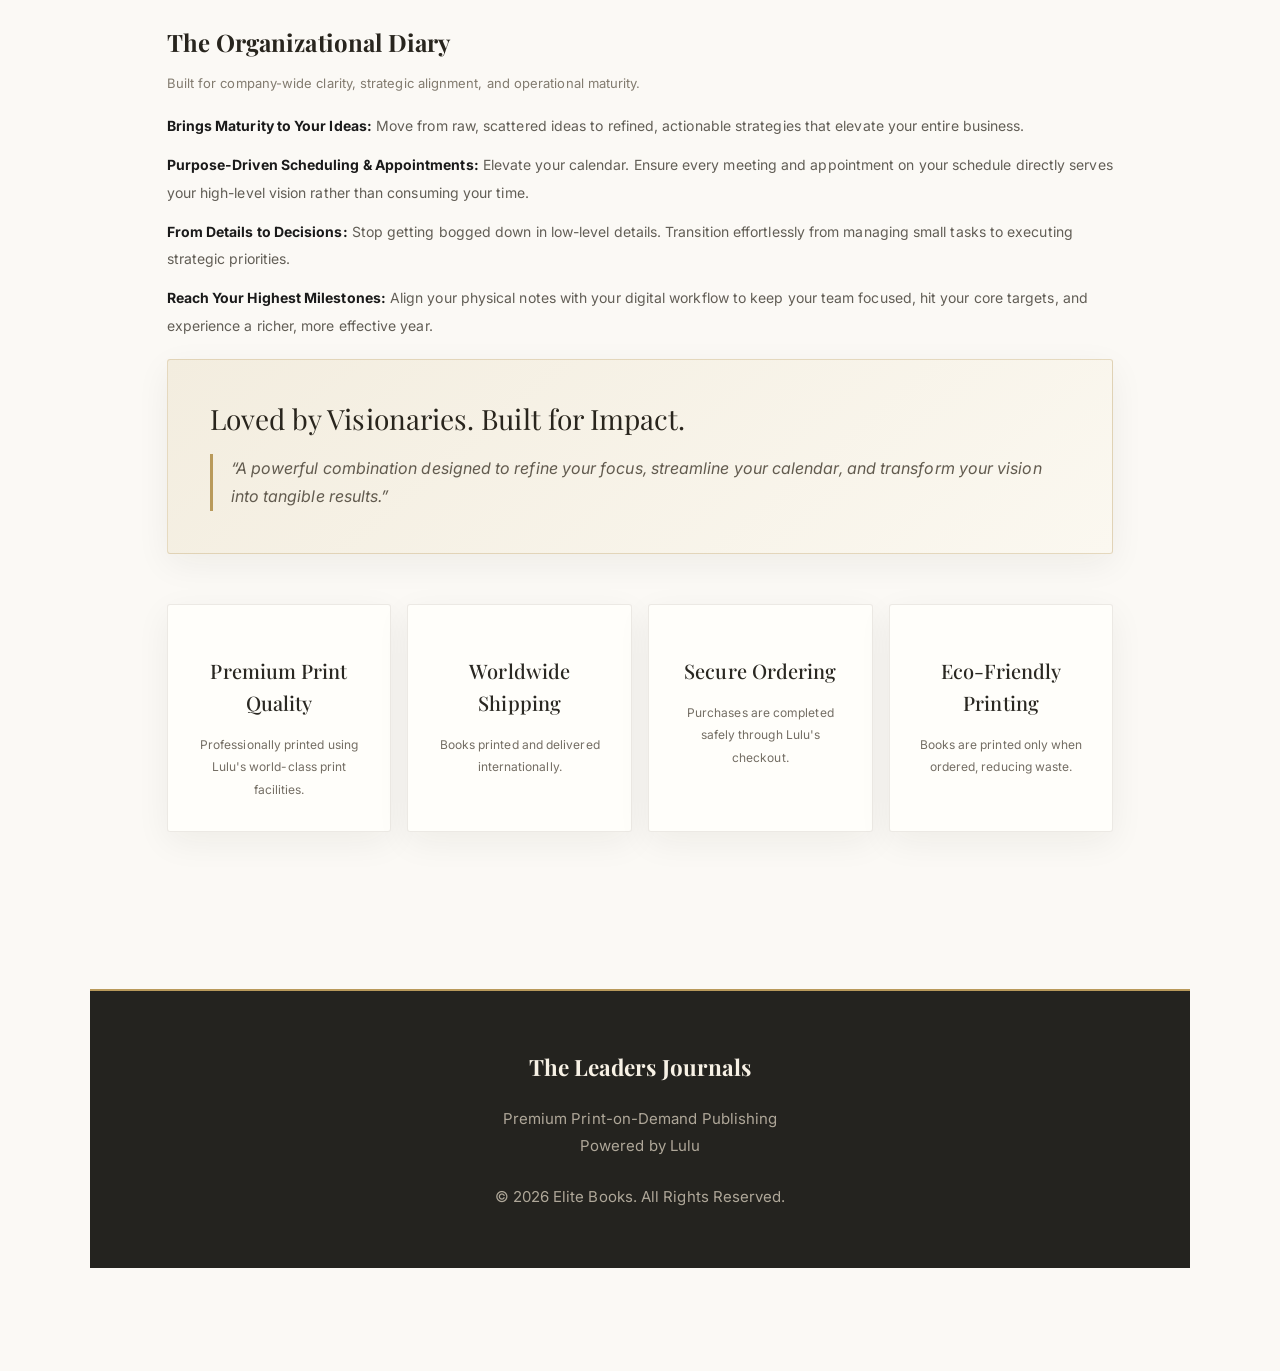
==== commit 6850063f: "update image cover of RVPT" ====
--- a/index.html
+++ b/index.html
@@ -591,7 +591,7 @@
     <div class="collection-grid">
 
         <div class="book-card">
-            <img src="images/Cover page.png" alt="Real Value Practical Training Course Black and White Paperback Perfect Bound">
+            <img src="images/Cover page (2).png" alt="Real Value Practical Training Course Black and White Paperback Perfect Bound">
             <div class="book-content">
                 <span class="series">REAL VALUE PRACTICAL TRAINING COURSE</span>
                 <h3>Real Value Practical Training Course (Black and White) - 8.5 x 11 - Paperback Perfect Bound</h3>
@@ -600,7 +600,7 @@
         </div>
 
         <div class="book-card">
-            <img src="images/Cover page.png" alt="Real Value Practical Training Course Black and White Paperback Coil Bound">
+            <img src="images/Cover page (2).png" alt="Real Value Practical Training Course Black and White Paperback Coil Bound">
             <div class="book-content">
                 <span class="series">REAL VALUE PRACTICAL TRAINING COURSE</span>
                 <h3>Real Value Practical Training Course (Black and White) - 8.5 x 11 - Coil/Spiral, Paperback Coil Bound</h3>
@@ -608,7 +608,7 @@
             </div>
         </div>
         <div class="book-card">
-            <img src="images/Cover page (2).png" alt="Real Value Practical Training Course Colored Paperback Perfect Bound">
+            <img src="images/Cover page.png" alt="Real Value Practical Training Course Colored Paperback Perfect Bound">
             <div class="book-content">
                 <span class="series">REAL VALUE PRACTICAL TRAINING COURSE</span>
                 <h3>Real Value Practical Training Course (Colored) - 8.5 x 11 - Paperback Perfect Bound</h3>
@@ -617,7 +617,7 @@
         </div>
 
         <div class="book-card">
-            <img src="images/Cover page (2).png" alt="Real Value Practical Training Course Colored Paperback Coil Bound">
+            <img src="images/Cover page.png" alt="Real Value Practical Training Course Colored Paperback Coil Bound">
             <div class="book-content">
                 <span class="series">REAL VALUE PRACTICAL TRAINING COURSE</span>
                 <h3>Real Value Practical Training Course (Colored) - 8.5 x 11 - Coil/Spiral, Paperback Coil Bound</h3>
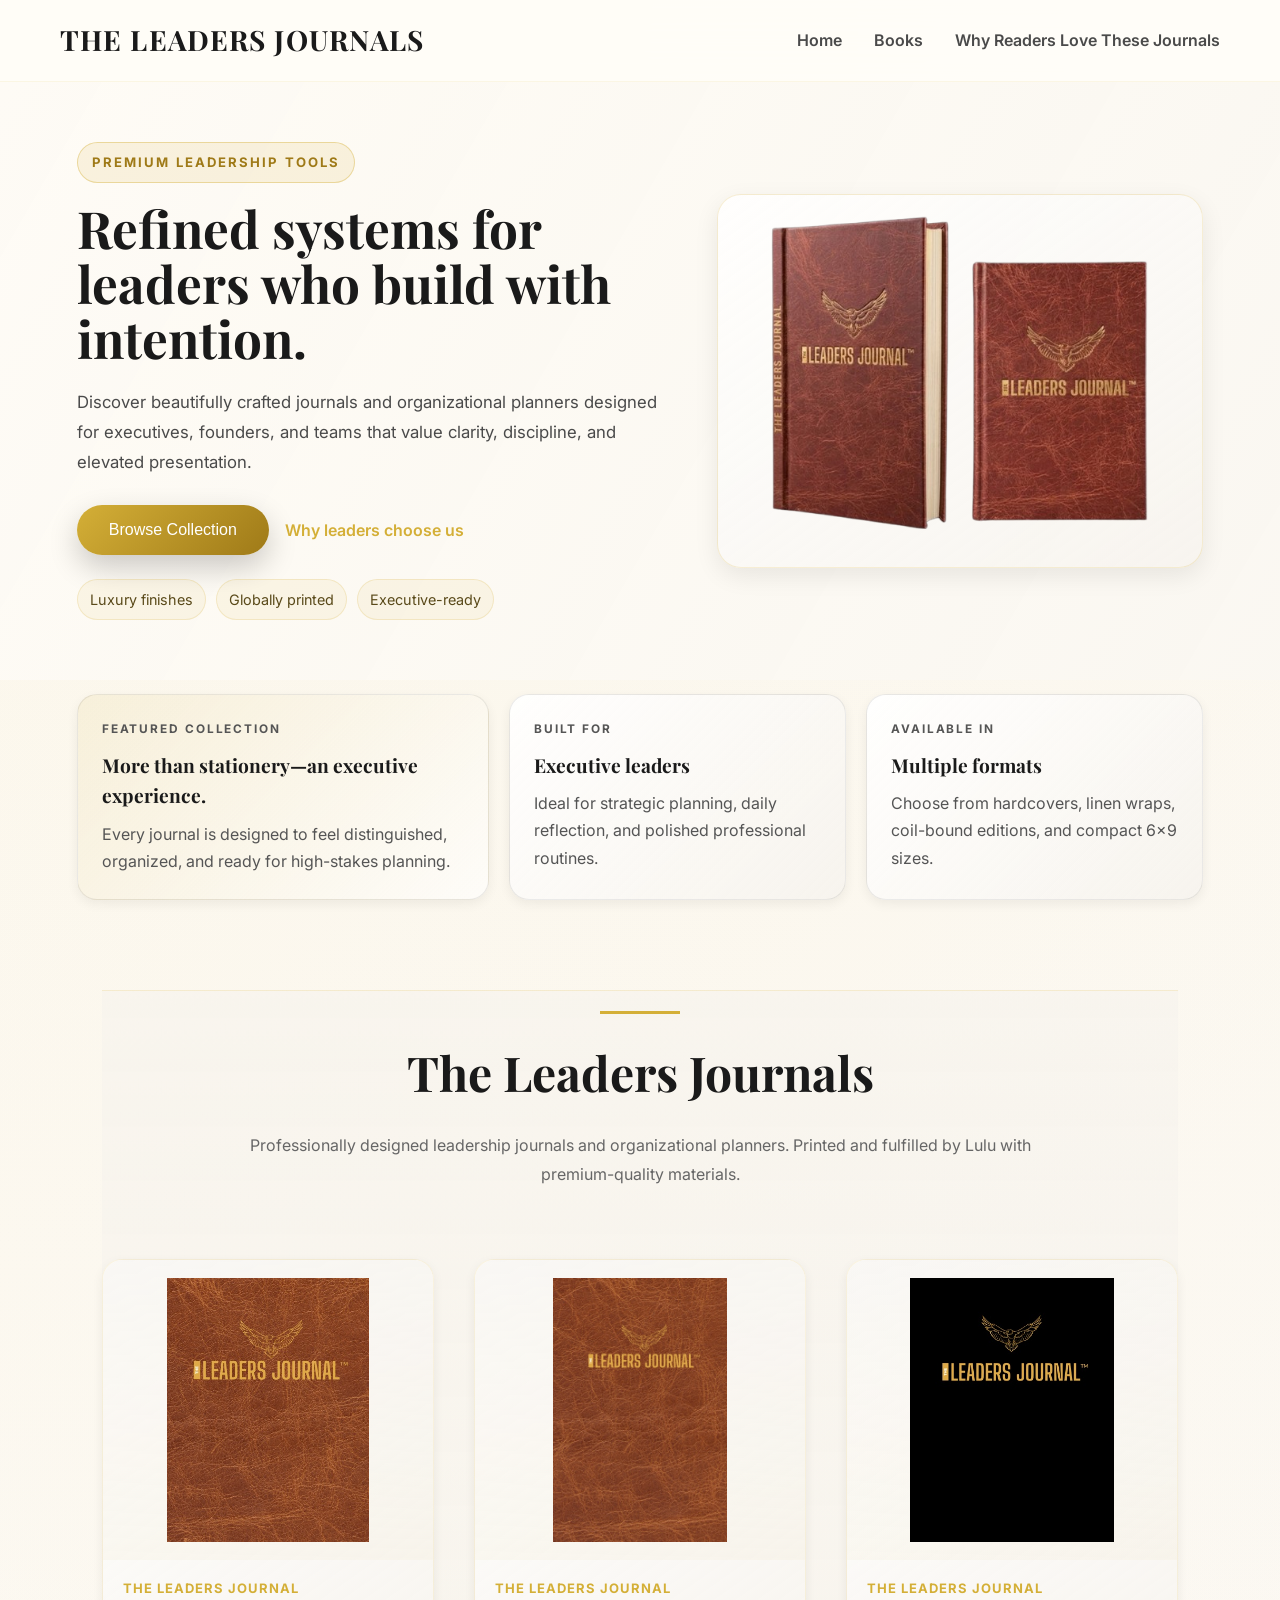
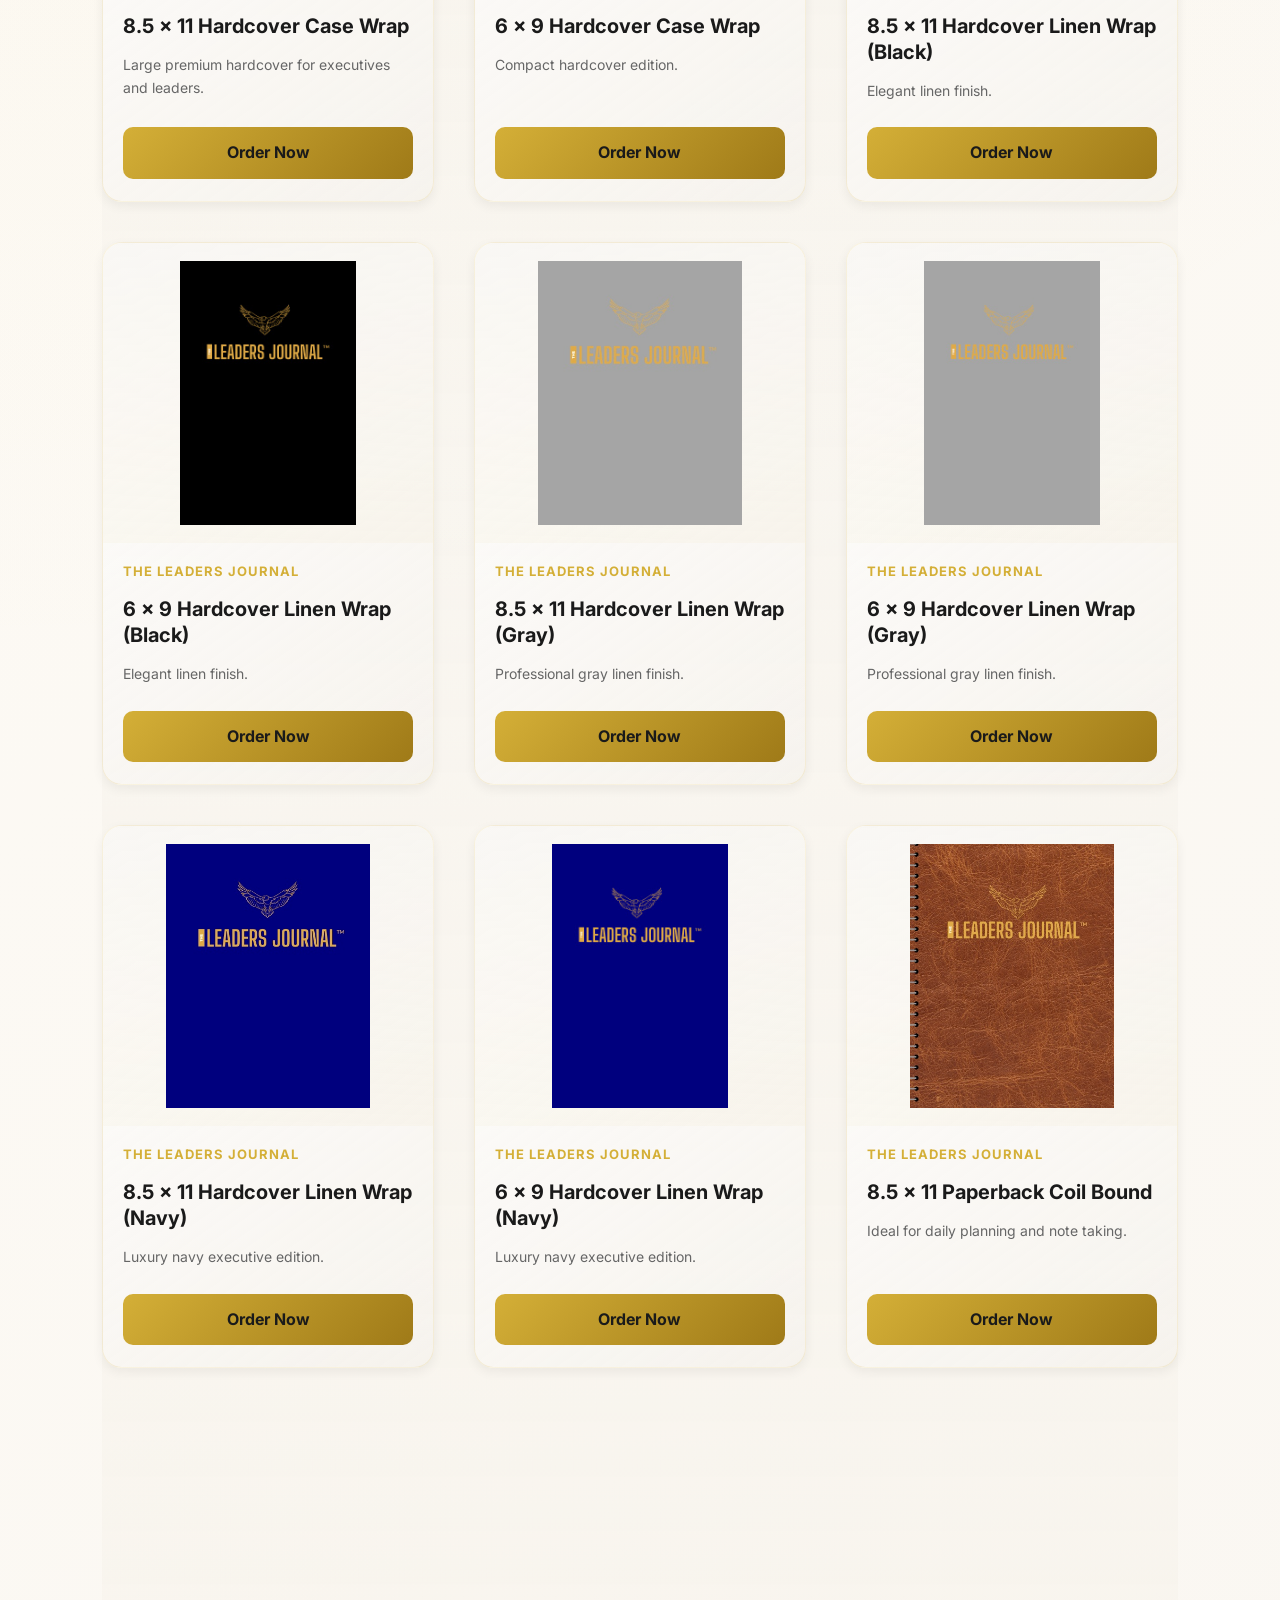
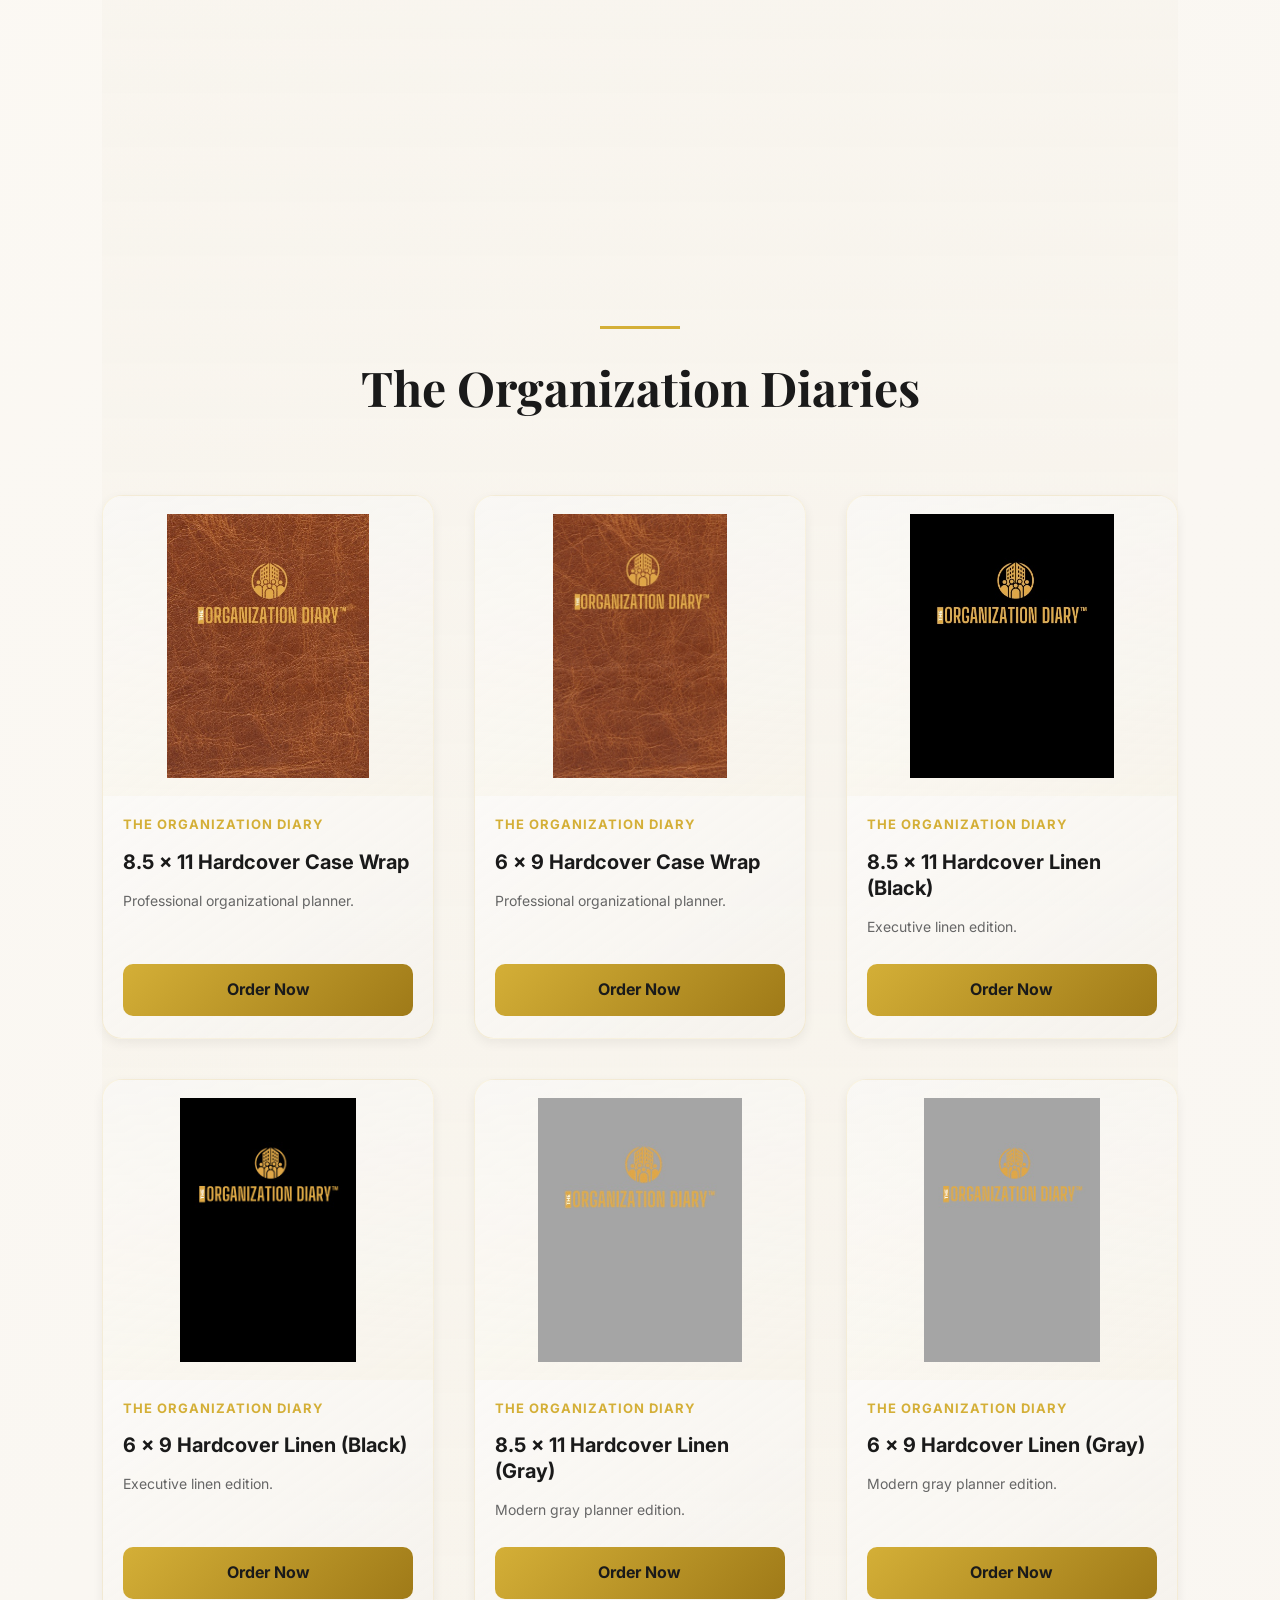
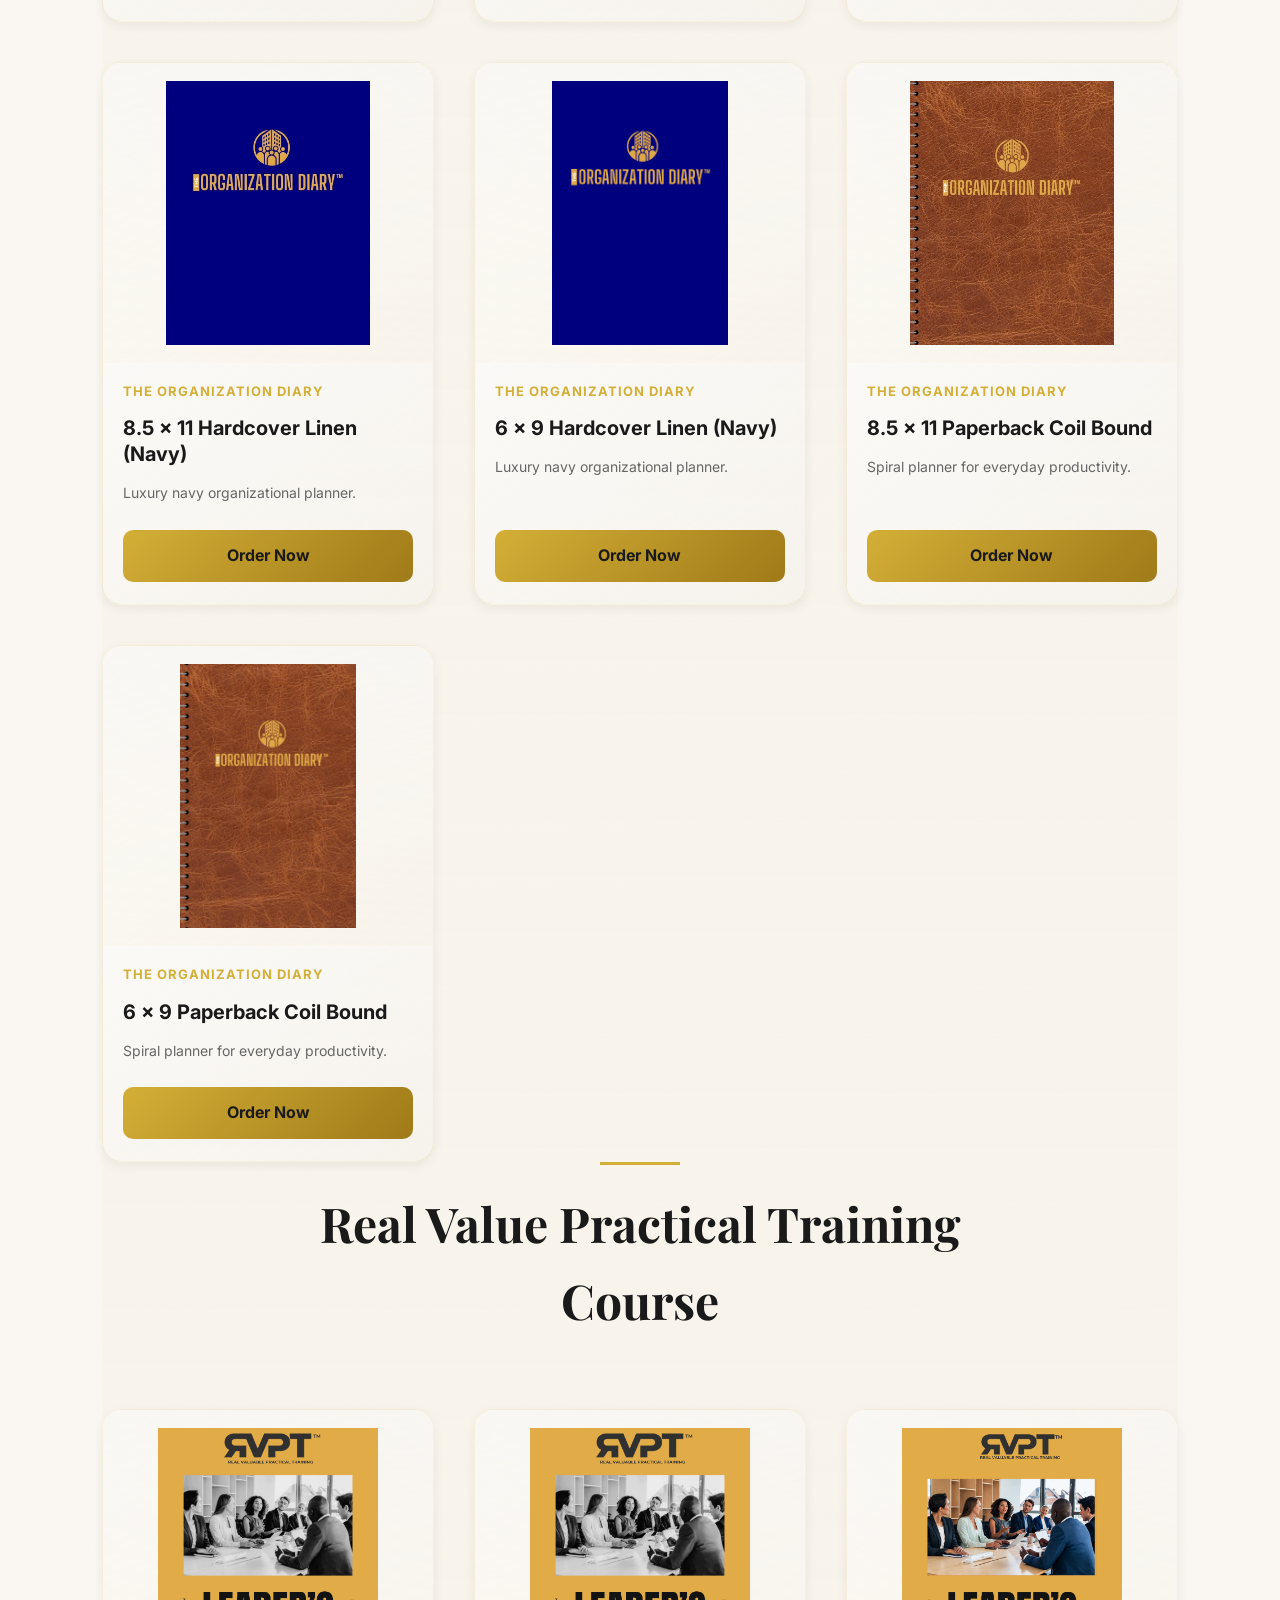
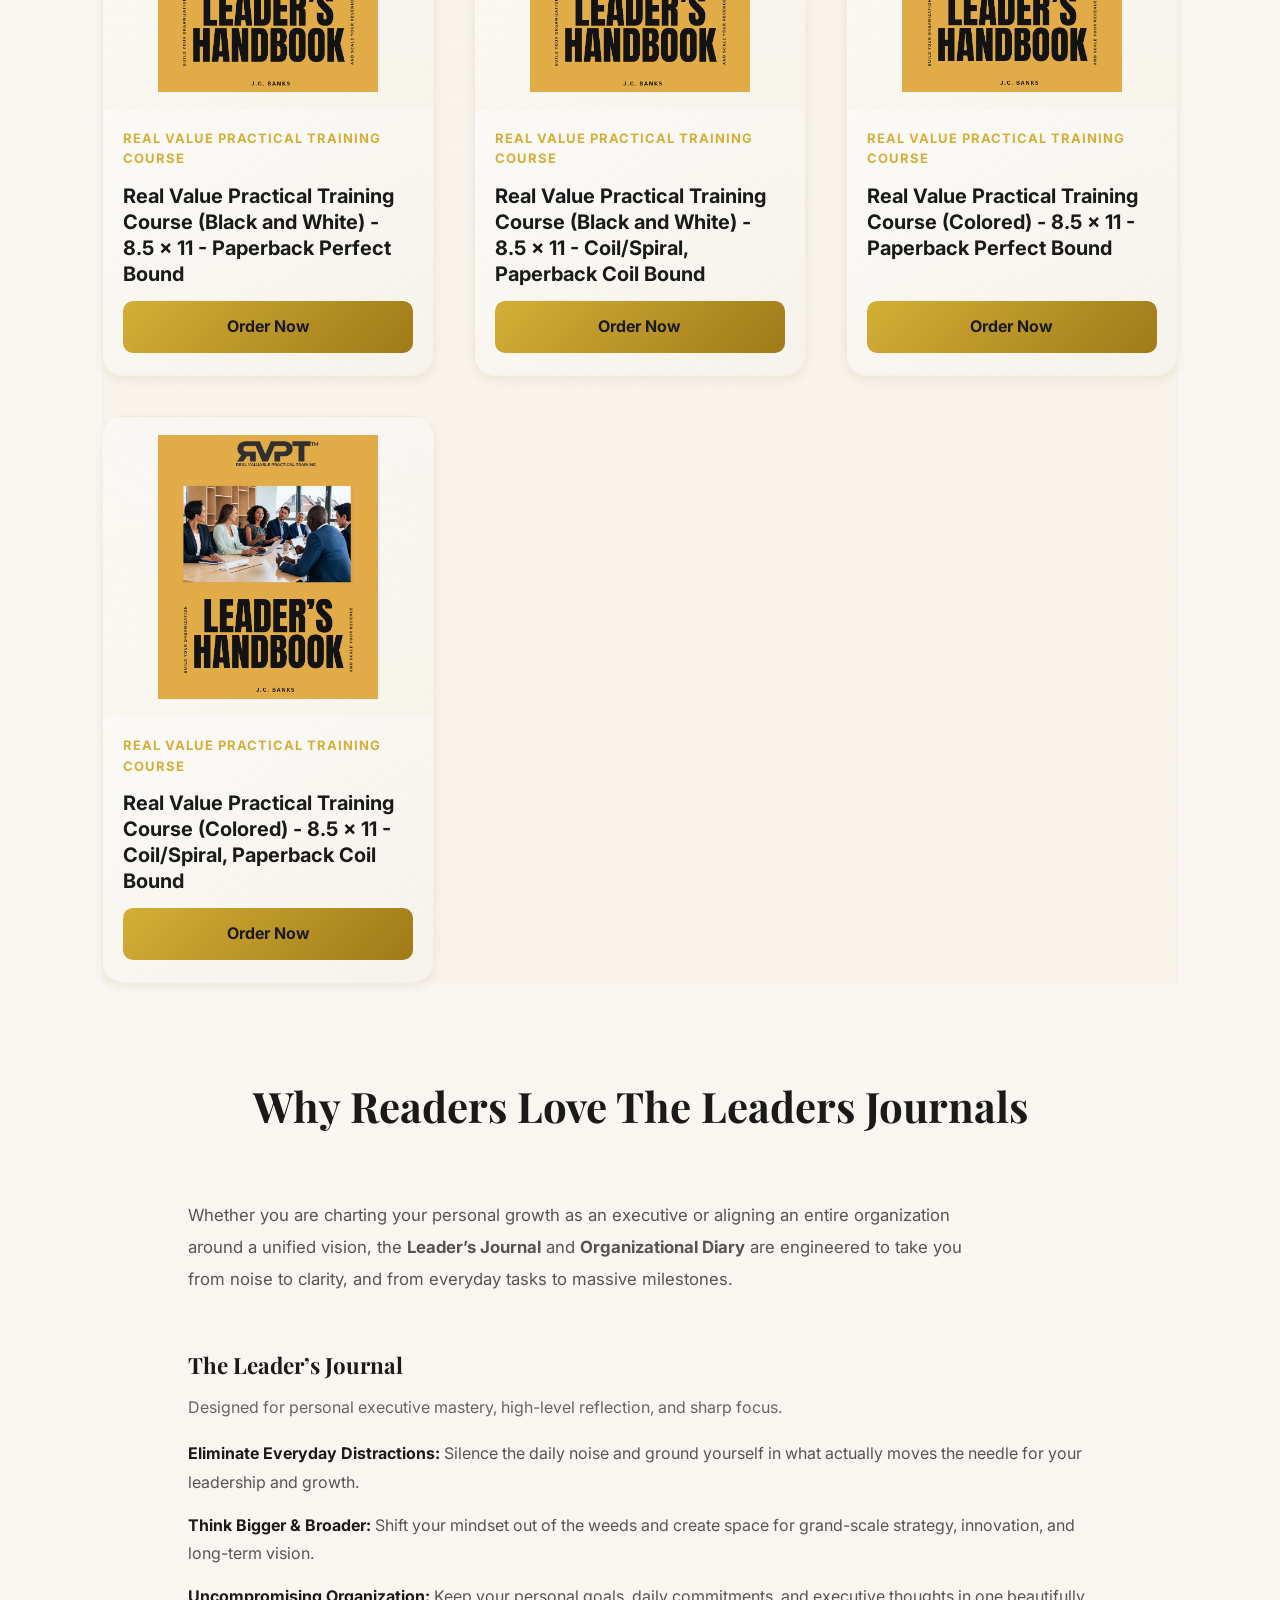
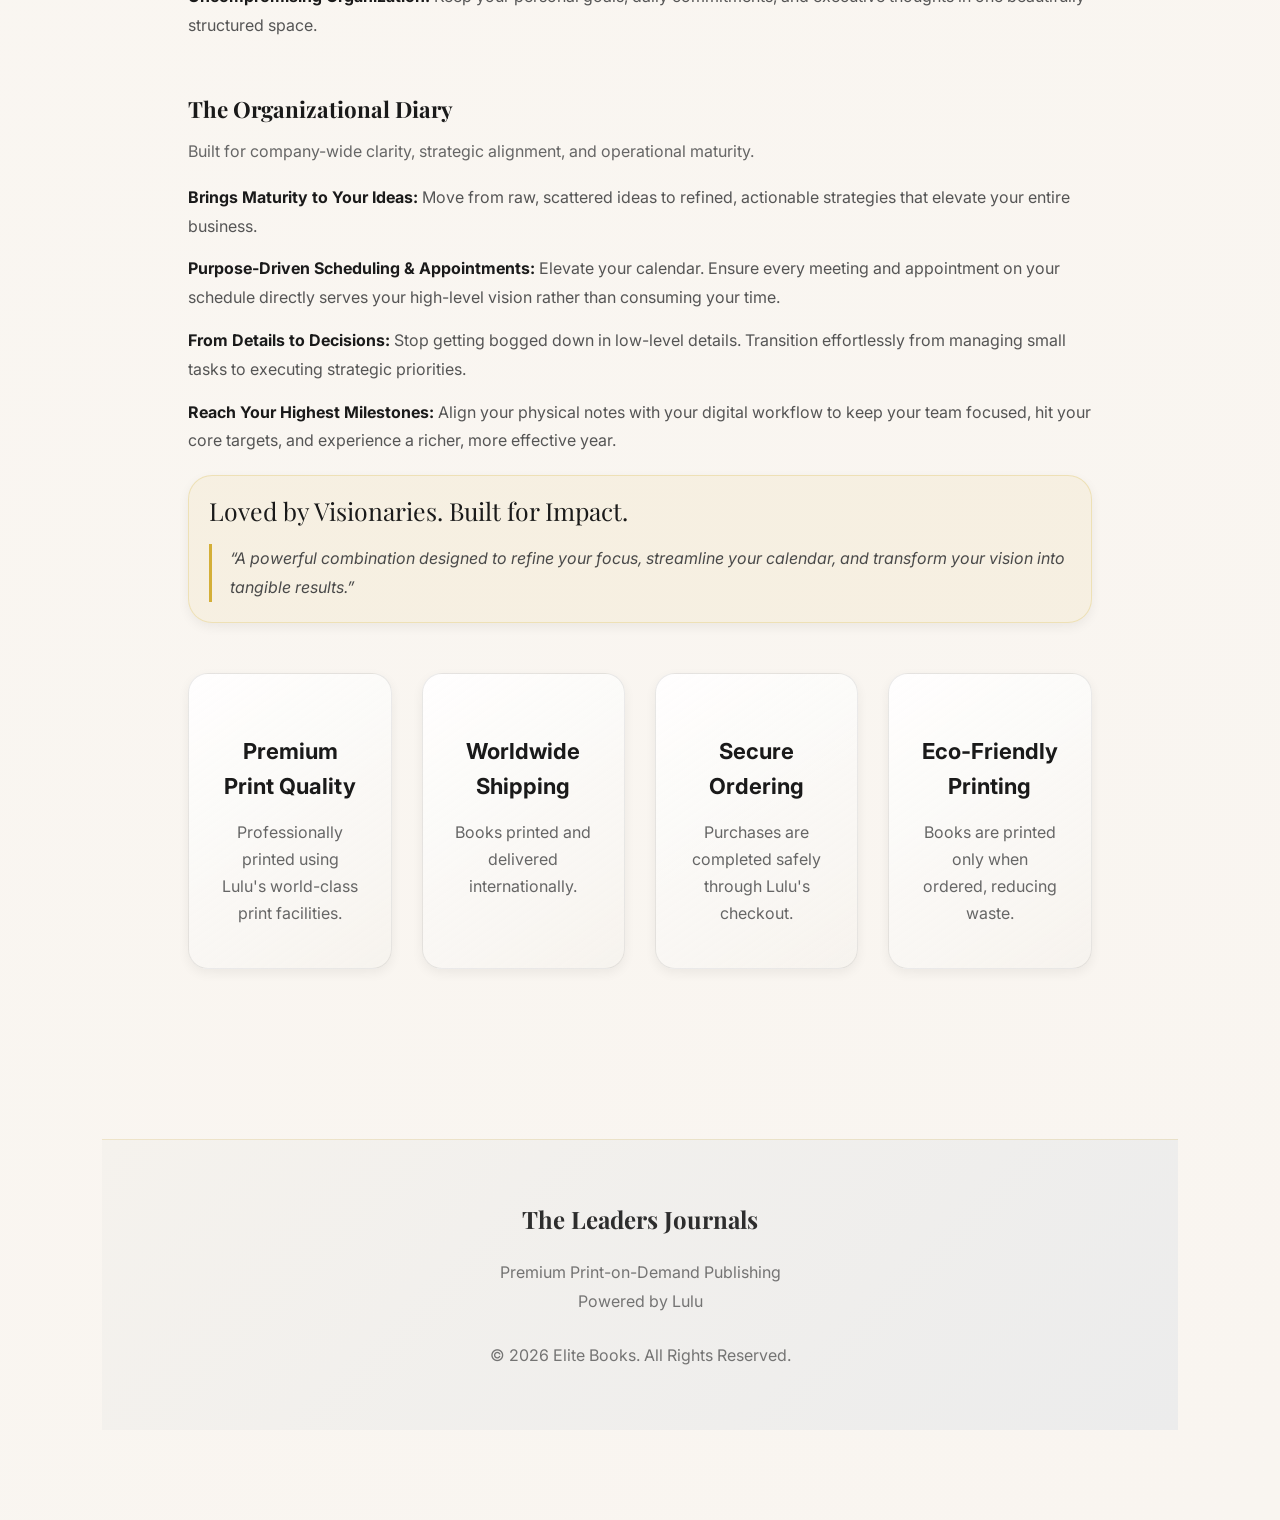
==== commit 640fe9f2: "Merge bf0b082452de5de7c1c8983f99275d7d48cfb75a into 6850063fe7fa7795adc060ccd561138bf8e80cd8" ====
--- a/index.html
+++ b/index.html
@@ -3,6 +3,8 @@
 <head>
 <meta charset="UTF-8">
 <meta name="viewport" content="width=device-width, initial-scale=1.0">
+<meta name="description" content="Premium leadership journals and organizational planners for executives, founders, and teams.">
+<meta name="theme-color" content="#fefbf5">
 
 <title>The Leaders Journals | Premium Leadership & Business Books</title>
 
@@ -21,9 +23,12 @@
     THE LEADERS JOURNALS
 </div>
 
-<nav>
-
-<a href="#">Home</a>
+<button class="menu-toggle" type="button" aria-expanded="false" aria-controls="site-navigation" aria-label="Open navigation">
+  <span></span><span></span><span></span>
+</button>
+
+<nav id="site-navigation" aria-label="Main navigation">
+<a href="#" aria-current="page">Home</a>
 
 <a href="#books">Books</a>
 
@@ -51,7 +56,7 @@
     </div>
 
     <div class="hero-card">
-        <img src="images/hero-image2.png" alt="test" width="300">
+        <img src="images/hero-image2.png" alt="A selection of premium leadership journals" width="300">
     </div>
   </div>
 </section>
@@ -95,7 +100,7 @@
         <!-- THE LEADERS JOURNAL -->
 
         <div class="book-card">
-            <img src="images/leaders-casewrap-85x11.jpg" alt="The Leaders Journal Hardcover Case Wrap">
+            <img src="images/leaders-casewrap-85x11.jpg" alt="The Leaders Journal 8.5 by 11 hardcover case wrap" loading="lazy">
 
             <div class="book-content">
 
@@ -106,18 +111,18 @@
                 <p>Large premium hardcover for executives and leaders.</p>
 
                 <a href="https://www.lulu.com/shop/jc-banks/the-leaders-journal-85-x-11-hardcover-case-wrap/hardcover/product-zmy66pm.html?page=1&pageSize=4"
-                   target="_blank"
-                   class="order-btn">
-                    Order Now
-                </a>
-
-            </div>
-
-        </div>
-
-        <div class="book-card">
-
-            <img src="images/leaders-casewrap-69.jpg">
+                   target="_blank" rel="noopener noreferrer"
+                   class="order-btn">
+                    Order Now
+                </a>
+
+            </div>
+
+        </div>
+
+        <div class="book-card">
+
+            <img src="images/leaders-casewrap-69.jpg" alt="The Leaders Journal 6 by 9 hardcover case wrap" loading="lazy">
 
             <div class="book-content">
 
@@ -128,20 +133,20 @@
                 <p>Compact hardcover edition.</p>
 
                 <a href="https://www.lulu.com/shop/jc-banks/the-leaders-journal-6-x-9-hardcover-case-wrap/hardcover/product-959gyvp.html?page=1&pageSize=4"
-                   target="_blank"
-                   class="order-btn">
-
-                    Order Now
-
-                </a>
-
-            </div>
-
-        </div>
-
-        <div class="book-card">
-
-            <img src="images/leaders-black.jpg">
+                   target="_blank" rel="noopener noreferrer"
+                   class="order-btn">
+
+                    Order Now
+
+                </a>
+
+            </div>
+
+        </div>
+
+        <div class="book-card">
+
+            <img src="images/leaders-black.jpg" alt="The Leaders Journal black linen hardcover" loading="lazy">
 
             <div class="book-content">
 
@@ -152,7 +157,7 @@
                 <p>Elegant linen finish.</p>
 
                 <a href="https://www.lulu.com/shop/jc-banks/the-leaders-journal-85-x-11-hardcover-linen-wrap-black/hardcover/product-yvgg8p4.html?page=1&pageSize=4"
-                   target="_blank"
+                   target="_blank" rel="noopener noreferrer"
                    class="order-btn">
 
                     Order Now
@@ -164,7 +169,7 @@
         </div>
                 <div class="book-card">
 
-            <img src="images/leaders-black6by9.jpg">
+            <img src="images/leaders-black6by9.jpg" alt="The Leaders Journal black linen 6 by 9 hardcover" loading="lazy">
 
             <div class="book-content">
 
@@ -175,20 +180,20 @@
                 <p>Elegant linen finish.</p>
 
                 <a href="https://www.lulu.com/shop/jc-banks/the-leaders-journal-6-x-9-hardcover-linen-wrap-black/hardcover/product-m2zm9ej.html?page=1&pageSize=4"
-                   target="_blank"
-                   class="order-btn">
-
-                    Order Now
-
-                </a>
-
-            </div>
-
-        </div>
-
-        <div class="book-card">
-
-            <img src="images/leaders-gray.jpg">
+                   target="_blank" rel="noopener noreferrer"
+                   class="order-btn">
+
+                    Order Now
+
+                </a>
+
+            </div>
+
+        </div>
+
+        <div class="book-card">
+
+            <img src="images/leaders-gray.jpg" alt="The Leaders Journal gray linen hardcover" loading="lazy">
 
             <div class="book-content">
 
@@ -199,7 +204,7 @@
                 <p>Professional gray linen finish.</p>
 
                 <a href="https://www.lulu.com/shop/jc-banks/the-leaders-journal-85-x-11-hardcover-linen-wrap-gray/hardcover/product-2mr4ypm.html?page=1&pageSize=4"
-                   target="_blank"
+                   target="_blank" rel="noopener noreferrer"
                    class="order-btn">
 
                     Order Now
@@ -212,7 +217,7 @@
 
                 <div class="book-card">
 
-            <img src="images/leaders-gray6by9.jpg">
+            <img src="images/leaders-gray6by9.jpg" alt="The Leaders Journal gray linen 6 by 9 hardcover" loading="lazy">
 
             <div class="book-content">
 
@@ -223,20 +228,20 @@
                 <p>Professional gray linen finish.</p>
 
                 <a href="https://www.lulu.com/shop/jc-banks/the-leaders-journal-6-x-9-hardcover-linen-wrap-gray/hardcover/product-rmrz7jr.html?page=1&pageSize=4"
-                   target="_blank"
-                   class="order-btn">
-
-                    Order Now
-
-                </a>
-
-            </div>
-
-        </div>
-
-        <div class="book-card">
-
-            <img src="images/leaders-navy.jpg">
+                   target="_blank" rel="noopener noreferrer"
+                   class="order-btn">
+
+                    Order Now
+
+                </a>
+
+            </div>
+
+        </div>
+
+        <div class="book-card">
+
+            <img src="images/leaders-navy.jpg" alt="The Leaders Journal navy linen hardcover" loading="lazy">
 
             <div class="book-content">
 
@@ -247,7 +252,7 @@
                 <p>Luxury navy executive edition.</p>
 
                 <a href="https://www.lulu.com/shop/jc-banks/the-leaders-journal-85-x-11-hardcover-linen-wrap-navy/hardcover/product-q6ggkzd.html?page=1&pageSize=4"
-                   target="_blank"
+                   target="_blank" rel="noopener noreferrer"
                    class="order-btn">
 
                     Order Now
@@ -260,7 +265,7 @@
 
                 <div class="book-card">
 
-            <img src="images/leaders-navy6by9.jpg">
+            <img src="images/leaders-navy6by9.jpg" alt="The Leaders Journal navy linen 6 by 9 hardcover" loading="lazy">
 
             <div class="book-content">
 
@@ -271,20 +276,20 @@
                 <p>Luxury navy executive edition.</p>
 
                 <a href="https://www.lulu.com/shop/jc-banks/the-leaders-journal-6-x-9-hardcover-linen-wrap-navy/hardcover/product-nvm7yyz.html?page=1&pageSize=4"
-                   target="_blank"
-                   class="order-btn">
-
-                    Order Now
-
-                </a>
-
-            </div>
-
-        </div>
-
-        <div class="book-card">
-
-            <img src="images/leaders-coil.jpg">
+                   target="_blank" rel="noopener noreferrer"
+                   class="order-btn">
+
+                    Order Now
+
+                </a>
+
+            </div>
+
+        </div>
+
+        <div class="book-card">
+
+            <img src="images/leaders-coil.jpg" alt="The Leaders Journal 8.5 by 11 coil-bound edition" loading="lazy">
 
             <div class="book-content">
 
@@ -295,7 +300,7 @@
                 <p>Ideal for daily planning and note taking.</p>
 
                 <a href="https://www.lulu.com/shop/jc-banks/the-leaders-journal-85-x-11-paperback-coil-bound/paperback/product-nvme5jg.html?page=1&pageSize=4"
-                   target="_blank"
+                   target="_blank" rel="noopener noreferrer"
                    class="order-btn">
 
                     Order Now
@@ -308,7 +313,7 @@
 
                <div class="book-card">
 
-            <img src="images/leaders-coil6by9.jpg">
+            <img src="images/leaders-coil6by9.jpg" alt="The Leaders Journal 6 by 9 coil-bound edition" loading="lazy">
 
             <div class="book-content">
 
@@ -319,7 +324,7 @@
                 <p>Ideal for daily planning and note taking.</p>
 
                 <a href="https://www.lulu.com/shop/jc-banks/the-leaders-journal-6-x-9-paperback-coil-bound/paperback/product-rmr7n2k.html?page=1&pageSize=4"
-                   target="_blank"
+                   target="_blank" rel="noopener noreferrer"
                    class="order-btn">
 
                     Order Now
@@ -342,7 +347,7 @@
 
         <div class="book-card">
 
-            <img src="images/org-casewrap.jpg">
+            <img src="images/org-casewrap.jpg" alt="Organization Diary 8.5 by 11 hardcover case wrap" loading="lazy">
 
             <div class="book-content">
 
@@ -353,7 +358,7 @@
                 <p>Professional organizational planner.</p>
 
                 <a href="https://www.lulu.com/shop/jc-banks/the-organization-diary-85-x-11-hardcover-case-wrap/hardcover/product-kvdj8ny.html?page=1&pageSize=4"
-                   target="_blank"
+                   target="_blank" rel="noopener noreferrer"
                    class="order-btn">
 
                     Order Now
@@ -366,7 +371,7 @@
 
                 <div class="book-card">
 
-            <img src="images/org-casewrap6by9.jpg">
+            <img src="images/org-casewrap6by9.jpg" alt="Organization Diary 6 by 9 hardcover case wrap" loading="lazy">
 
             <div class="book-content">
 
@@ -377,20 +382,20 @@
                 <p>Professional organizational planner.</p>
 
                 <a href="https://www.lulu.com/shop/jc-banks/the-organization-diary-6-x-9-hardcover-case-wrap/hardcover/product-458jnvg.html?page=1&pageSize=4"
-                   target="_blank"
-                   class="order-btn">
-
-                    Order Now
-
-                </a>
-
-            </div>
-
-        </div>
-
-        <div class="book-card">
-
-            <img src="images/org-black.jpg">
+                   target="_blank" rel="noopener noreferrer"
+                   class="order-btn">
+
+                    Order Now
+
+                </a>
+
+            </div>
+
+        </div>
+
+        <div class="book-card">
+
+            <img src="images/org-black.jpg" alt="Organization Diary black linen hardcover" loading="lazy">
 
             <div class="book-content">
 
@@ -401,7 +406,7 @@
                 <p>Executive linen edition.</p>
 
                 <a href="https://www.lulu.com/shop/jc-banks/the-organization-diary-85x11-hardcover-linen-wrap-black/hardcover/product-yvgrqzn.html?page=1&pageSize=4"
-                   target="_blank"
+                   target="_blank" rel="noopener noreferrer"
                    class="order-btn">
 
                     Order Now
@@ -414,7 +419,7 @@
 
                 <div class="book-card">
 
-            <img src="images/org-black6by9.jpg">
+            <img src="images/org-black6by9.jpg" alt="Organization Diary black linen 6 by 9 hardcover" loading="lazy">
 
             <div class="book-content">
 
@@ -425,20 +430,20 @@
                 <p>Executive linen edition.</p>
 
                 <a href="https://www.lulu.com/shop/jc-banks/the-organization-diary-6x9-hardcover-linen-wrap-black/hardcover/product-rmr49z8.html?page=1&pageSize=4"
-                   target="_blank"
-                   class="order-btn">
-
-                    Order Now
-
-                </a>
-
-            </div>
-
-        </div>
-
-        <div class="book-card">
-
-            <img src="images/org-gray.jpg">
+                   target="_blank" rel="noopener noreferrer"
+                   class="order-btn">
+
+                    Order Now
+
+                </a>
+
+            </div>
+
+        </div>
+
+        <div class="book-card">
+
+            <img src="images/org-gray.jpg" alt="Organization Diary gray linen hardcover" loading="lazy">
 
             <div class="book-content">
 
@@ -449,7 +454,7 @@
                 <p>Modern gray planner edition.</p>
 
                 <a href="https://www.lulu.com/shop/jc-banks/the-organization-diary-85x11-hardcover-linen-wrap-gray/hardcover/product-7k8dme6.html?page=1&pageSize=4"
-                   target="_blank"
+                   target="_blank" rel="noopener noreferrer"
                    class="order-btn">
 
                     Order Now
@@ -462,7 +467,7 @@
 
                 <div class="book-card">
 
-            <img src="images/org-gray6by9.jpg">
+            <img src="images/org-gray6by9.jpg" alt="Organization Diary gray linen 6 by 9 hardcover" loading="lazy">
 
             <div class="book-content">
 
@@ -473,20 +478,20 @@
                 <p>Modern gray planner edition.</p>
 
                 <a href="https://www.lulu.com/shop/jc-banks/the-organization-diary-6-x-9-hardcover-linen-wrap-gray/hardcover/product-m2zgn5d.html?page=1&pageSize=4"
-                   target="_blank"
-                   class="order-btn">
-
-                    Order Now
-
-                </a>
-
-            </div>
-
-        </div>
-
-        <div class="book-card">
-
-            <img src="images/org-navy.jpg">
+                   target="_blank" rel="noopener noreferrer"
+                   class="order-btn">
+
+                    Order Now
+
+                </a>
+
+            </div>
+
+        </div>
+
+        <div class="book-card">
+
+            <img src="images/org-navy.jpg" alt="Organization Diary navy linen hardcover" loading="lazy">
 
             <div class="book-content">
 
@@ -497,7 +502,7 @@
                 <p>Luxury navy organizational planner.</p>
 
                 <a href="https://www.lulu.com/shop/jc-banks/the-organization-diary-85-x-11-hardcover-linen-wrap-navy/hardcover/product-958dvqg.html?page=1&pageSize=4"
-                   target="_blank"
+                   target="_blank" rel="noopener noreferrer"
                    class="order-btn">
 
                     Order Now
@@ -510,7 +515,7 @@
 
                 <div class="book-card">
 
-            <img src="images/org-navy6by9.jpg">
+            <img src="images/org-navy6by9.jpg" alt="Organization Diary navy linen 6 by 9 hardcover" loading="lazy">
 
             <div class="book-content">
 
@@ -521,20 +526,20 @@
                 <p>Luxury navy organizational planner.</p>
 
                 <a href="https://www.lulu.com/shop/jc-banks/the-organization-diary-6x9-hardcover-linen-wrap-navy/hardcover/product-dydew62.html?page=1&pageSize=4"
-                   target="_blank"
-                   class="order-btn">
-
-                    Order Now
-
-                </a>
-
-            </div>
-
-        </div>
-
-        <div class="book-card">
-
-            <img src="images/org-coil.jpg">
+                   target="_blank" rel="noopener noreferrer"
+                   class="order-btn">
+
+                    Order Now
+
+                </a>
+
+            </div>
+
+        </div>
+
+        <div class="book-card">
+
+            <img src="images/org-coil.jpg" alt="Organization Diary 8.5 by 11 coil-bound edition" loading="lazy">
 
             <div class="book-content">
 
@@ -545,7 +550,7 @@
                 <p>Spiral planner for everyday productivity.</p>
 
                 <a href="https://www.lulu.com/shop/jc-banks/the-organization-diary-85-x-11-paperback-coil-bound/paperback/product-kvdrmkk.html?page=1&pageSize=4"
-                   target="_blank"
+                   target="_blank" rel="noopener noreferrer"
                    class="order-btn">
 
                     Order Now
@@ -559,7 +564,7 @@
         
         <div class="book-card">
 
-            <img src="images/org-coil6by9.jpg">
+            <img src="images/org-coil6by9.jpg" alt="Organization Diary 6 by 9 coil-bound edition" loading="lazy">
 
             <div class="book-content">
 
@@ -570,7 +575,7 @@
                 <p>Spiral planner for everyday productivity.</p>
 
                 <a href="https://www.lulu.com/shop/jc-banks/the-organization-diary-6x9-paperback-coil-bound/paperback/product-jedgzdn.html?page=1&pageSize=4"
-                   target="_blank"
+                   target="_blank" rel="noopener noreferrer"
                    class="order-btn">
 
                     Order Now
@@ -753,6 +758,6 @@
 
 </footer>
 
-<script src="animations.js"></script>
+<script src="animations.js" defer></script>
 </body>
 </html>
--- a/TLJ.css
+++ b/TLJ.css
@@ -792,295 +792,3 @@
     .order-btn:hover,
     .buy:hover { transform:none; scale:1; }
 }
-
-
-/* =========================================================
-   Premium editorial storefront refinement
-   Visual-only treatment: existing site copy and products stay.
-   ========================================================= */
-:root {
-    --black:#171717;
-    --dark:#242321;
-    --panel:#f7f4ee;
-    --panel-2:#eee9df;
-    --gold:#b99a5b;
-    --gold-dark:#8b7040;
-    --gold-light:#dfcca2;
-    --white:#fffdf8;
-    --off-white:#f8f5ef;
-    --gray:#706d66;
-    --border:rgba(55,47,34,.12);
-    --shadow-soft:0 10px 35px rgba(35,29,19,.06);
-    --shadow-card:0 18px 45px rgba(35,29,19,.10);
-}
-html { scroll-padding-top:100px; }
-body {
-    background:#fbf9f5;
-    color:#292824;
-    font-size:15px;
-    letter-spacing:.005em;
-}
-header {
-    min-height:82px;
-    padding:16px clamp(20px,5.5vw,88px);
-    background:rgba(251,249,245,.94);
-    border-bottom:1px solid rgba(185,154,91,.22);
-    box-shadow:0 5px 28px rgba(30,25,15,.035);
-}
-.logo {
-    color:#201f1b;
-    text-decoration:none;
-    font-family:"Playfair Display",serif;
-    font-size:clamp(19px,2vw,27px);
-    letter-spacing:.075em;
-    line-height:1.1;
-}
-nav { display:flex; align-items:center; gap:clamp(16px,2.5vw,38px); }
-nav a {
-    margin:0;
-    color:#57534b;
-    font-size:12px;
-    letter-spacing:.11em;
-    text-transform:uppercase;
-    font-weight:600;
-}
-nav a:hover { color:var(--gold-dark); }
-.hero {
-    padding:clamp(58px,7vw,104px) 6%;
-    background:
-      radial-gradient(ellipse at 84% 12%,rgba(185,154,91,.12),transparent 35%),
-      linear-gradient(115deg,#fbf9f5 0%,#f5f0e7 100%);
-}
-.hero-shell { width:min(1260px,100%); gap:clamp(35px,6vw,90px); }
-.hero-copy { max-width:620px; }
-.hero-badge {
-    padding:9px 15px;
-    background:rgba(185,154,91,.10);
-    border:1px solid rgba(185,154,91,.32);
-    color:#80683f;
-    font-size:10px;
-    letter-spacing:.2em;
-}
-.hero-copy h1 {
-    color:#22211d;
-    font-size:clamp(2.65rem,4.5vw,4.65rem);
-    letter-spacing:-.035em;
-    line-height:1.04;
-    margin:22px 0 24px;
-}
-.hero-copy p {
-    max-width:570px;
-    color:#666158;
-    font-size:15px;
-    line-height:1.95;
-}
-.hero-card {
-    padding:14px;
-    border-radius:4px;
-    background:#fffefa;
-    border:1px solid rgba(185,154,91,.25);
-    box-shadow:0 28px 65px rgba(44,36,22,.12);
-}
-.hero-card img { display:block; }
-.hero button,.order-btn,.buy {
-    background:linear-gradient(135deg,#c4a86b,#927444);
-    color:#fffdf8;
-    border:1px solid rgba(122,94,46,.25);
-    border-radius:3px;
-    letter-spacing:.12em;
-    text-transform:uppercase;
-    font-size:11px;
-    font-weight:700;
-    box-shadow:0 8px 20px rgba(115,88,44,.16);
-}
-.hero button { padding:17px 29px; }
-.hero button:hover,.order-btn:hover,.buy:hover {
-    background:linear-gradient(135deg,#ad9157,#80653a);
-    box-shadow:0 13px 28px rgba(115,88,44,.22);
-}
-.hero-link { color:#79623d; font-size:12px; letter-spacing:.08em; }
-.hero-pill {
-    padding:7px 12px;
-    border-radius:2px;
-    background:rgba(255,255,255,.55);
-    border:1px solid rgba(185,154,91,.24);
-    color:#65583e;
-    font-size:11px;
-    letter-spacing:.04em;
-}
-.intro-strip { padding:16px 6% 0; }
-.intro-grid { max-width:1260px; gap:16px; margin:0 auto; }
-.intro-card {
-    padding:27px 28px;
-    border-radius:3px;
-    border:1px solid rgba(65,54,35,.10);
-    background:rgba(255,255,255,.75);
-    box-shadow:var(--shadow-soft);
-}
-.intro-highlight {
-    background:linear-gradient(135deg,#f5efe1,#fffdf8);
-    border-color:rgba(185,154,91,.28);
-}
-.intro-label,.series {
-    color:#987b49;
-    letter-spacing:.19em;
-    font-size:10px;
-}
-.intro-card h3 {
-    font-size:1.28rem;
-    line-height:1.35;
-    color:#292720;
-}
-.intro-card p { color:#6d685e; font-size:13px; }
-.section { padding:clamp(68px,8vw,112px) 7%; }
-.collections {
-    background:linear-gradient(180deg,#f7f4ee 0%,#fbf9f5 100%);
-    padding:clamp(38px,5vw,64px) 0 0;
-    border-top:1px solid rgba(185,154,91,.20);
-}
-.section-header { max-width:820px; margin-bottom:58px; }
-.gold-line { width:54px; height:2px; background:#b99a5b; margin-bottom:23px; }
-.section-header h2 {
-    color:#22211d;
-    font-size:clamp(34px,4vw,48px);
-    letter-spacing:-.025em;
-}
-.section-header p {
-    max-width:670px;
-    margin:0 auto;
-    color:#716b61;
-    font-size:14px;
-    line-height:1.9;
-}
-.collection-grid {
-    width:min(1280px,92%);
-    margin:0 auto 84px;
-    grid-template-columns:repeat(3,minmax(0,1fr));
-    gap:24px;
-}
-.book-card {
-    border:1px solid rgba(67,55,34,.11);
-    border-radius:4px;
-    background:#fffefa;
-    box-shadow:0 8px 24px rgba(35,29,19,.045);
-    transition:transform .35s ease,box-shadow .35s ease,border-color .35s ease;
-}
-.book-card:hover {
-    transform:translateY(-6px);
-    border-color:rgba(185,154,91,.42);
-    box-shadow:var(--shadow-card);
-}
-.book-card img {
-    height:310px;
-    padding:20px;
-    background:linear-gradient(180deg,#f4f0e7,#faf8f3);
-    border-bottom:1px solid rgba(67,55,34,.07);
-    object-fit:contain;
-}
-.book-content { padding:22px 23px 24px; }
-.series { font-size:9px; letter-spacing:.19em; }
-.book-content h3 {
-    margin:12px 0 11px;
-    color:#282720;
-    font-family:"Playfair Display",serif;
-    font-weight:500;
-    font-size:19px;
-    line-height:1.35;
-}
-.book-content p {
-    color:#777168;
-    font-size:12px;
-    line-height:1.8;
-    margin-bottom:23px;
-}
-.order-btn {
-    padding:14px 12px;
-    border-radius:2px;
-}
-#why { background:#fbf9f5; }
-.section-title {
-    color:#24221d;
-    letter-spacing:-.025em;
-    font-size:clamp(32px,4vw,44px);
-}
-.why-panel { max-width:1120px; }
-.why-copy { gap:25px; }
-.why-intro,.why-list li { color:#625e56; font-size:14px; line-height:1.95; }
-.why-section h3 {
-    color:#28251e;
-    font-size:24px;
-}
-.why-subtitle { color:#827b6f; font-size:13px; }
-.why-list { gap:12px; }
-.why-quote {
-    background:linear-gradient(140deg,#f3eddf,#fbf8f0);
-    border:1px solid rgba(185,154,91,.32);
-    border-radius:3px;
-    padding:clamp(25px,4vw,42px);
-    box-shadow:var(--shadow-soft);
-}
-.why-quote-title { font-size:1.75rem; color:#29251d; }
-.why-quote blockquote { color:#625b4f; }
-.features { gap:16px; }
-.feature {
-    background:#fffefa;
-    border:1px solid rgba(67,55,34,.10);
-    border-radius:3px;
-    box-shadow:var(--shadow-soft);
-    padding:30px 22px;
-}
-.feature h3 {
-    color:#2a2822;
-    font-family:"Playfair Display",serif;
-    font-weight:500;
-    font-size:20px;
-}
-.feature p { color:#746e64; font-size:12px; line-height:1.85; }
-footer {
-    margin-top:55px;
-    padding:58px 24px;
-    background:#24231f;
-    border-top:2px solid #b99a5b;
-    color:#f7f1e5;
-}
-footer h2 { color:#f7f1e5 !important; }
-footer p { color:#d2c9b8; }
-.menu-toggle {
-    border-color:rgba(185,154,91,.45);
-    border-radius:3px;
-}
-.menu-toggle span { background:#292720; }
-
-@media (min-width:1400px) {
-    .collection-grid { grid-template-columns:repeat(4,minmax(0,1fr)); }
-}
-@media (max-width:1024px) {
-    .collection-grid { grid-template-columns:repeat(2,minmax(0,1fr)); gap:18px; }
-    .book-card img { height:260px; }
-}
-@media (max-width:768px) {
-    header { min-height:68px; }
-    .hero { padding:55px 22px 45px; }
-    .hero-shell { gap:35px; }
-    .intro-grid { gap:12px; }
-    .collection-grid { width:92%; grid-template-columns:repeat(2,minmax(0,1fr)); gap:14px; }
-    .book-card img { height:230px; }
-    .book-content { padding:17px; }
-    .book-content h3 { font-size:16px; }
-    .why-panel { margin-top:38px; }
-}
-@media (max-width:480px) {
-    .logo { letter-spacing:.045em; }
-    .hero-copy h1 { font-size:2.15rem; }
-    .hero-actions { gap:13px; }
-    .hero button { padding:14px 20px; }
-    .collection-grid { width:calc(100% - 32px); grid-template-columns:1fr; gap:16px; }
-    .book-card { grid-template-columns:38% minmax(0,1fr); }
-    .book-card img { min-height:195px; height:100%; }
-    .book-content { padding:15px; }
-    .book-content h3 { font-size:16px; }
-    .book-content p { font-size:11px; }
-    .section-header h2 { font-size:30px; }
-    .intro-card { padding:22px; }
-    .feature { padding:24px 18px; }
-}
